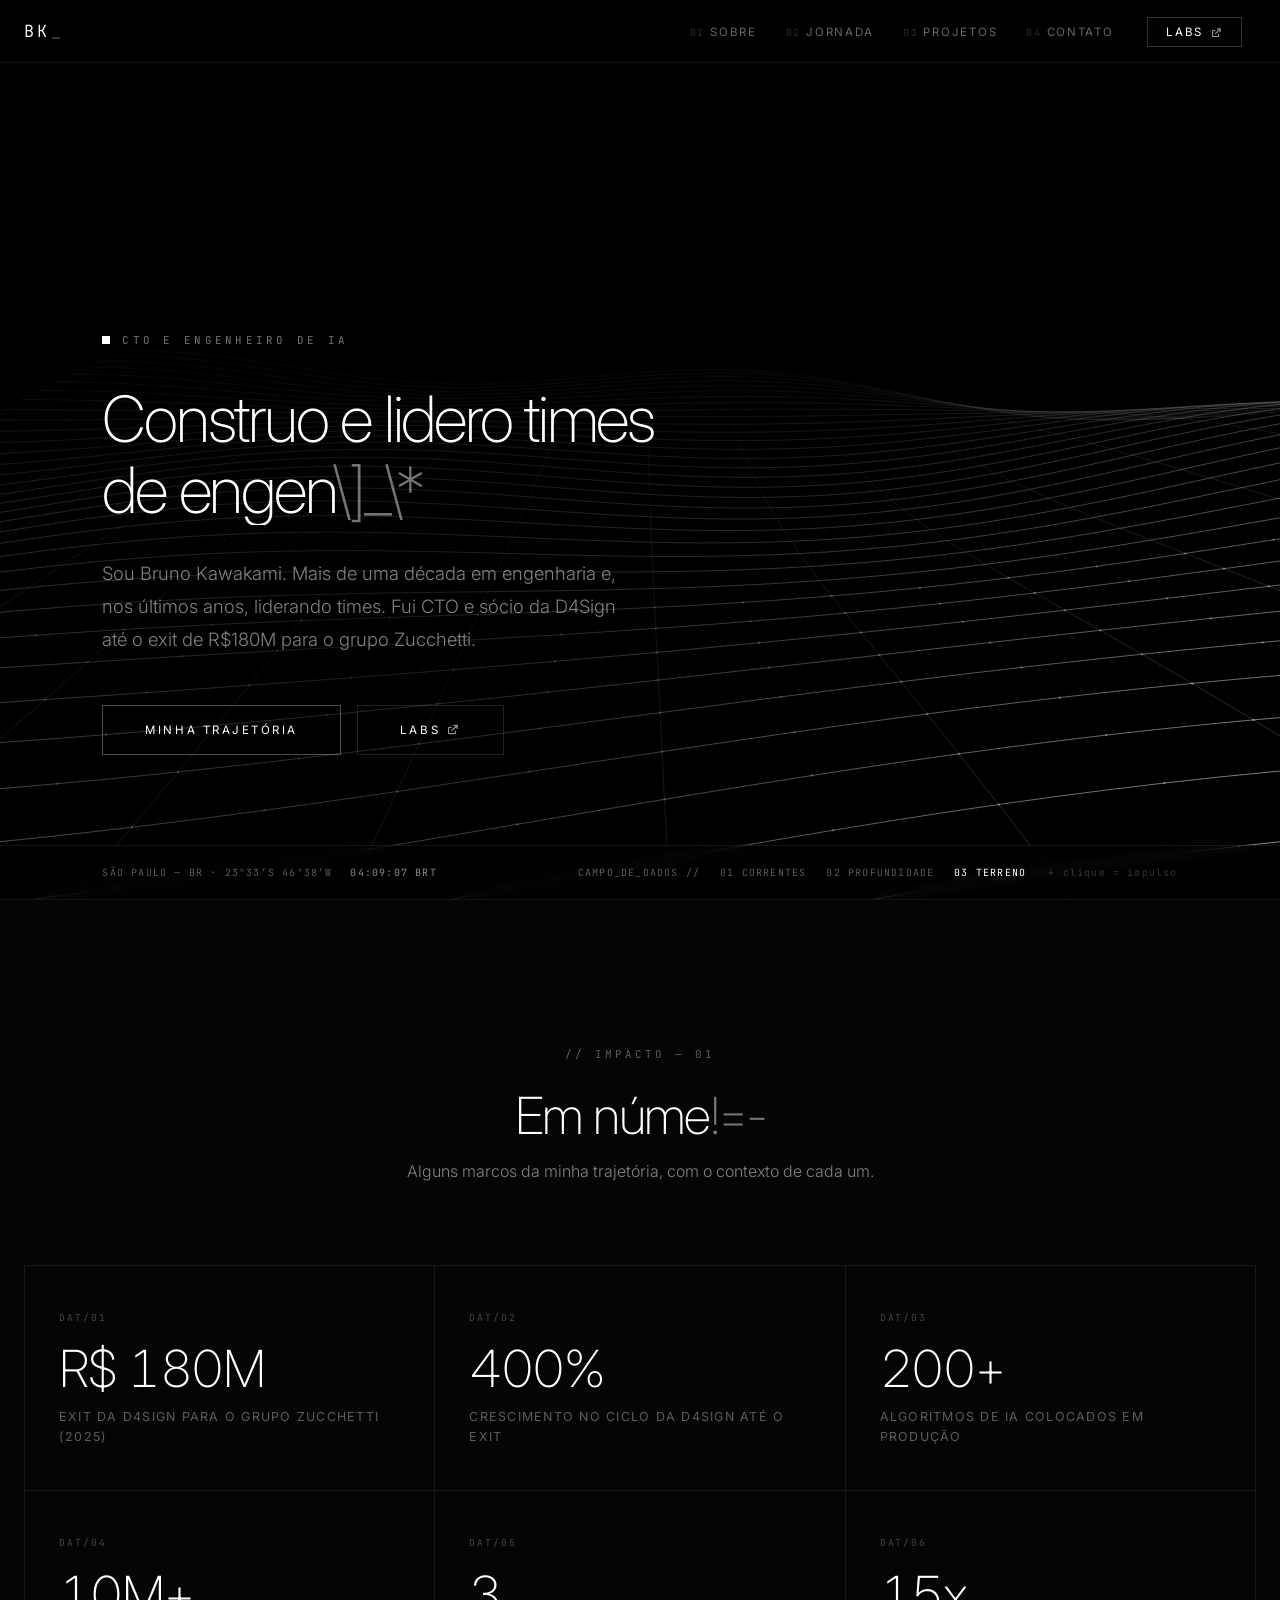
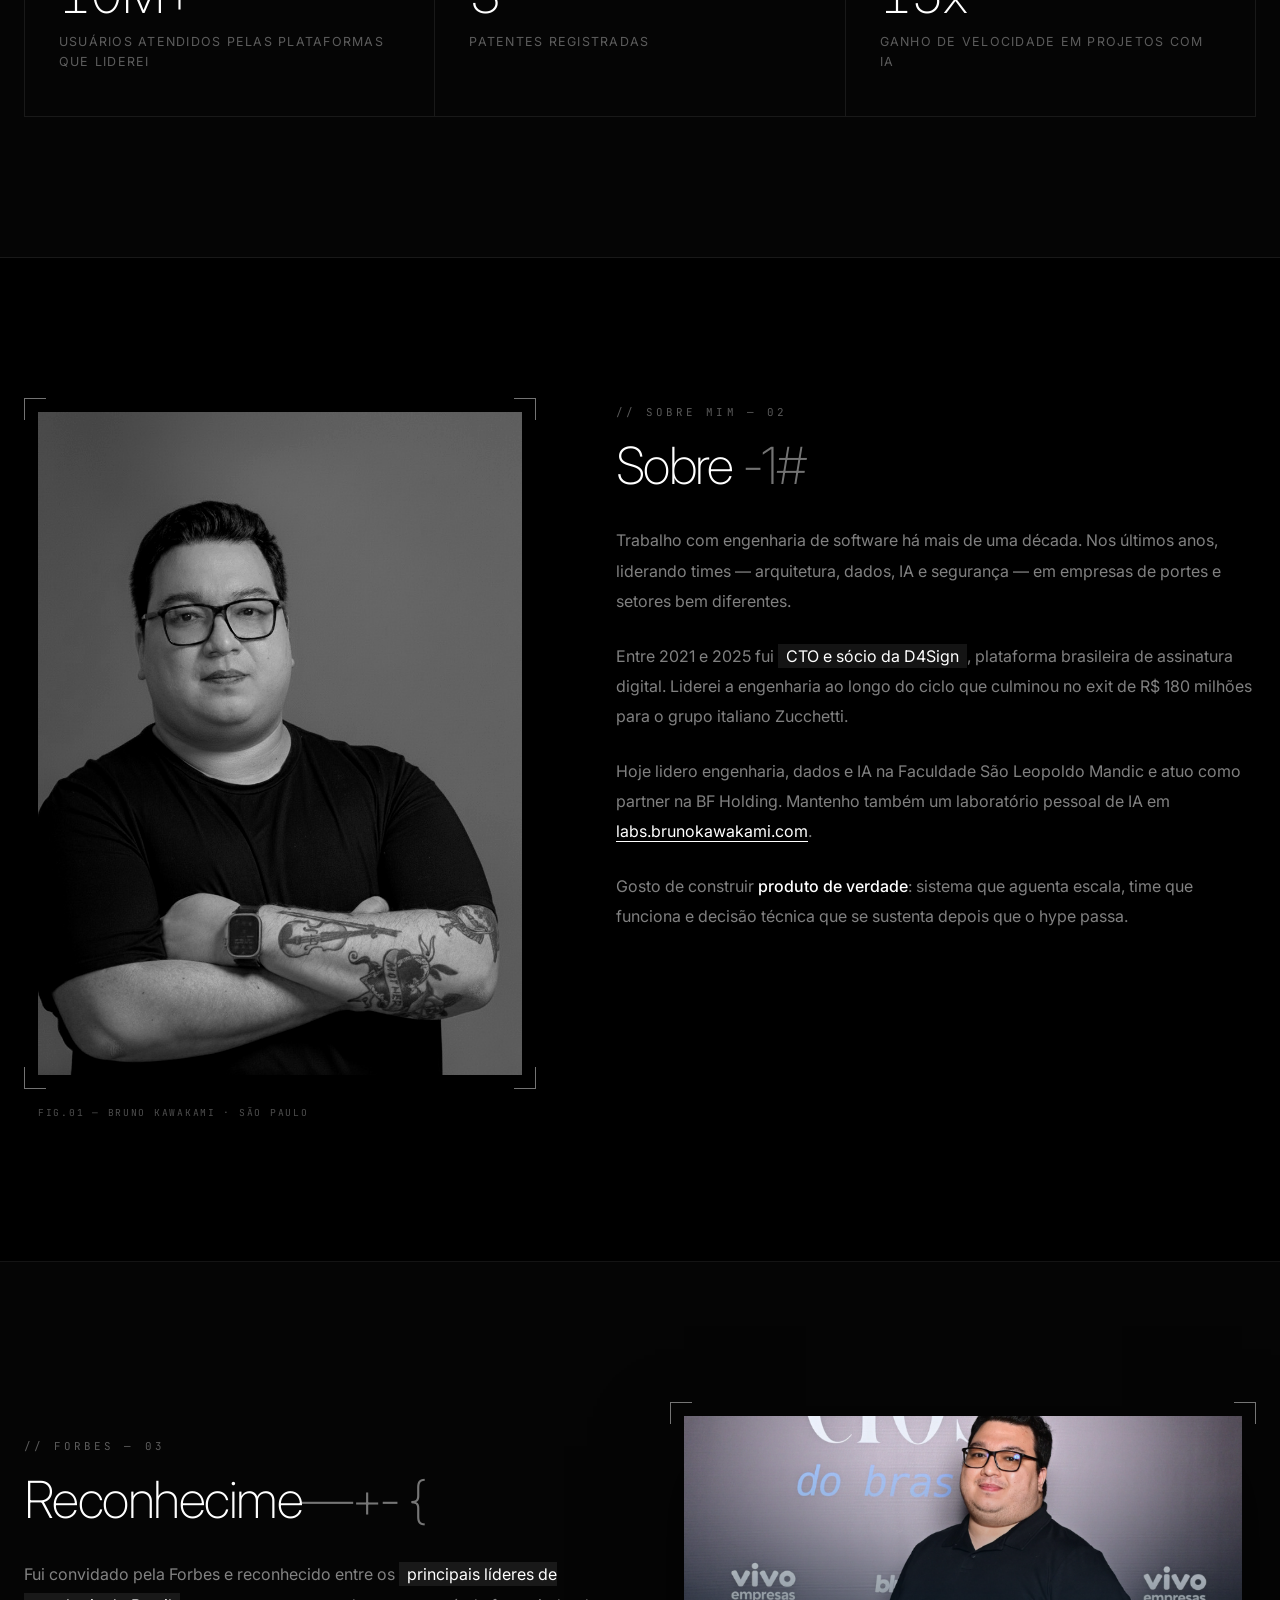
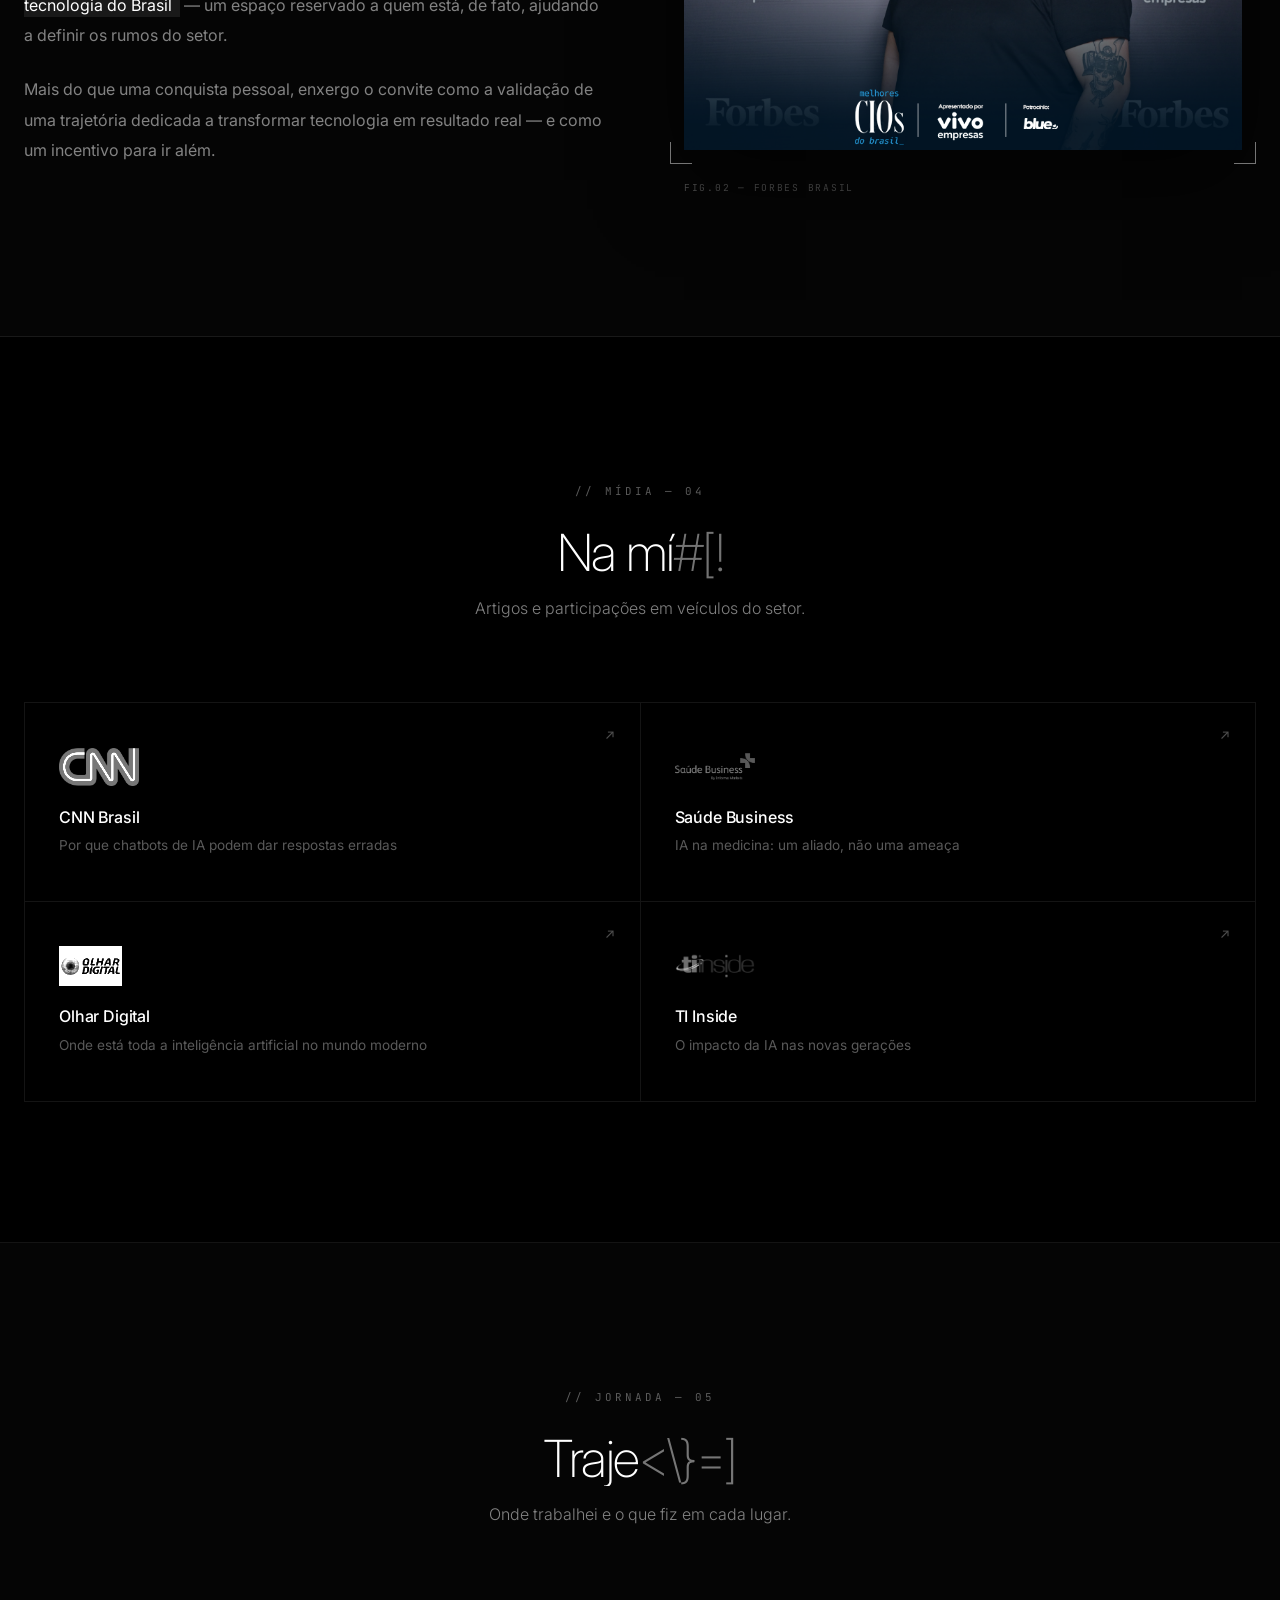
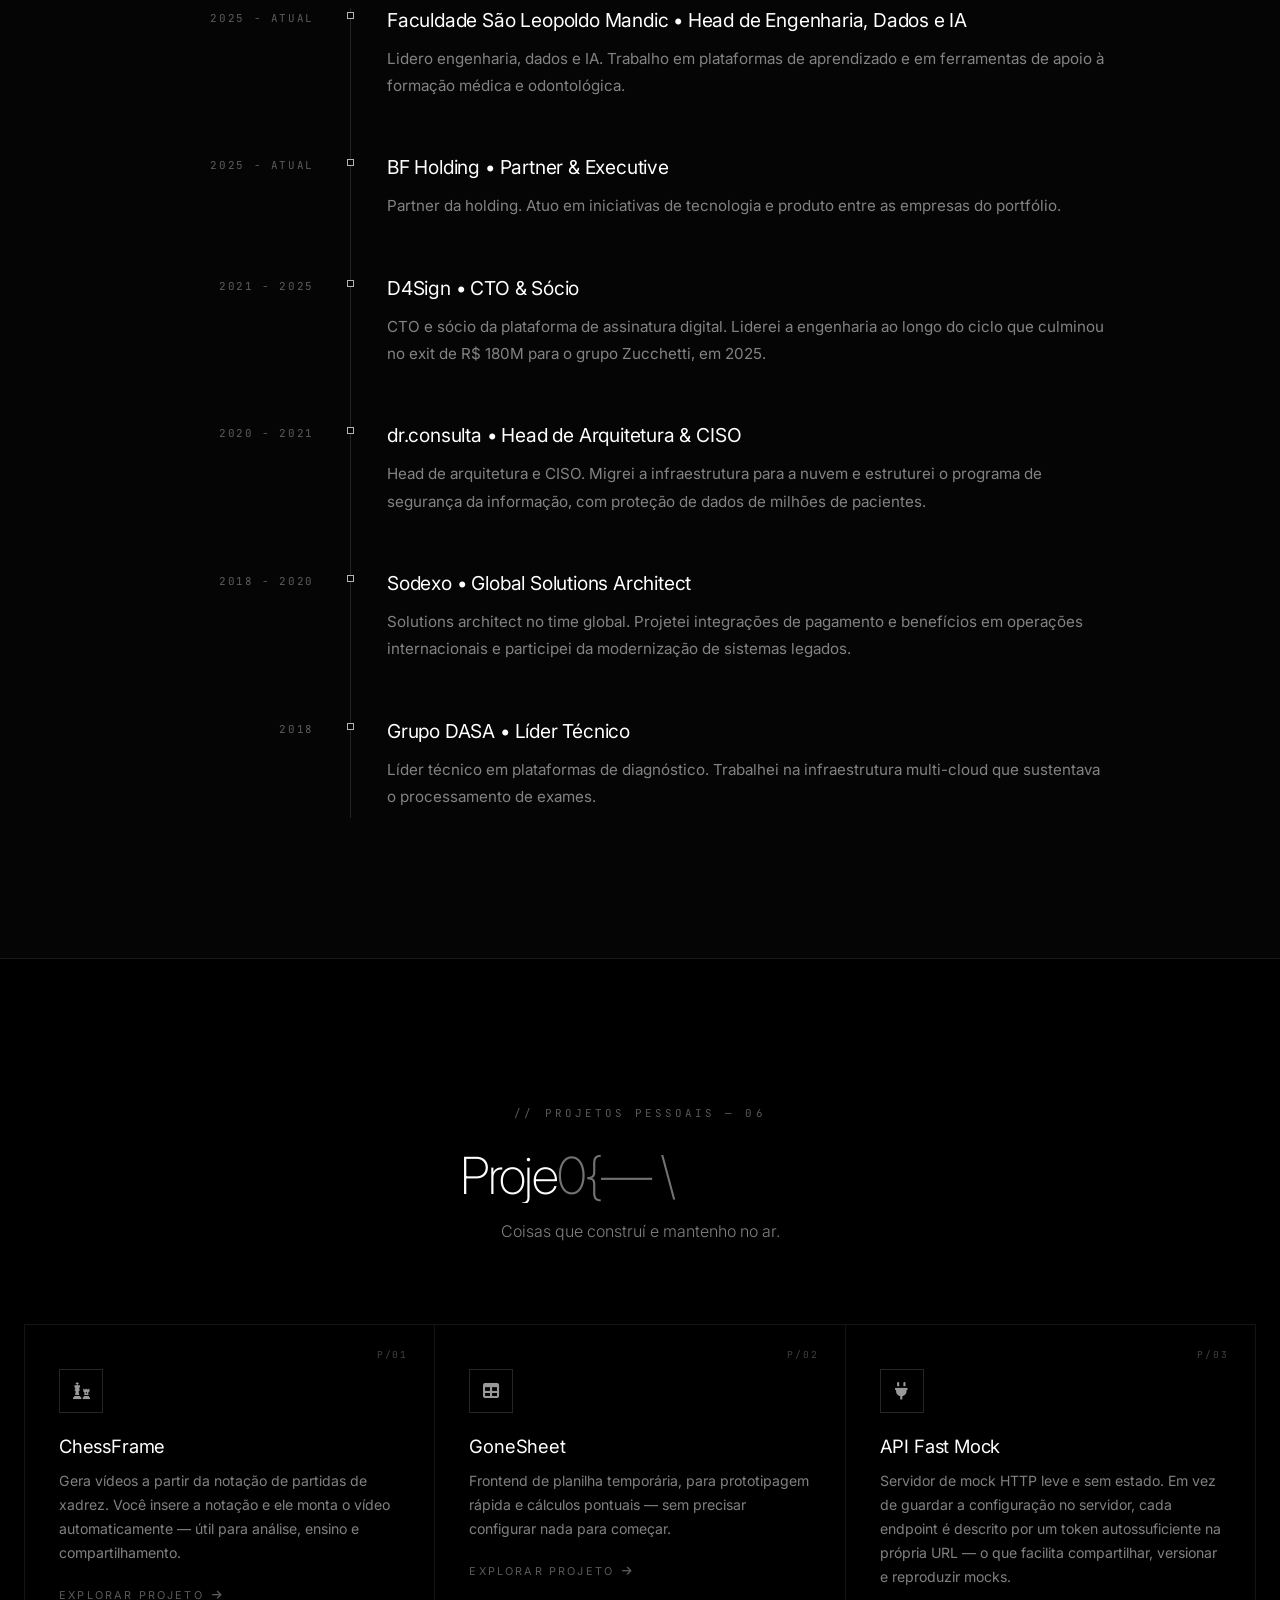
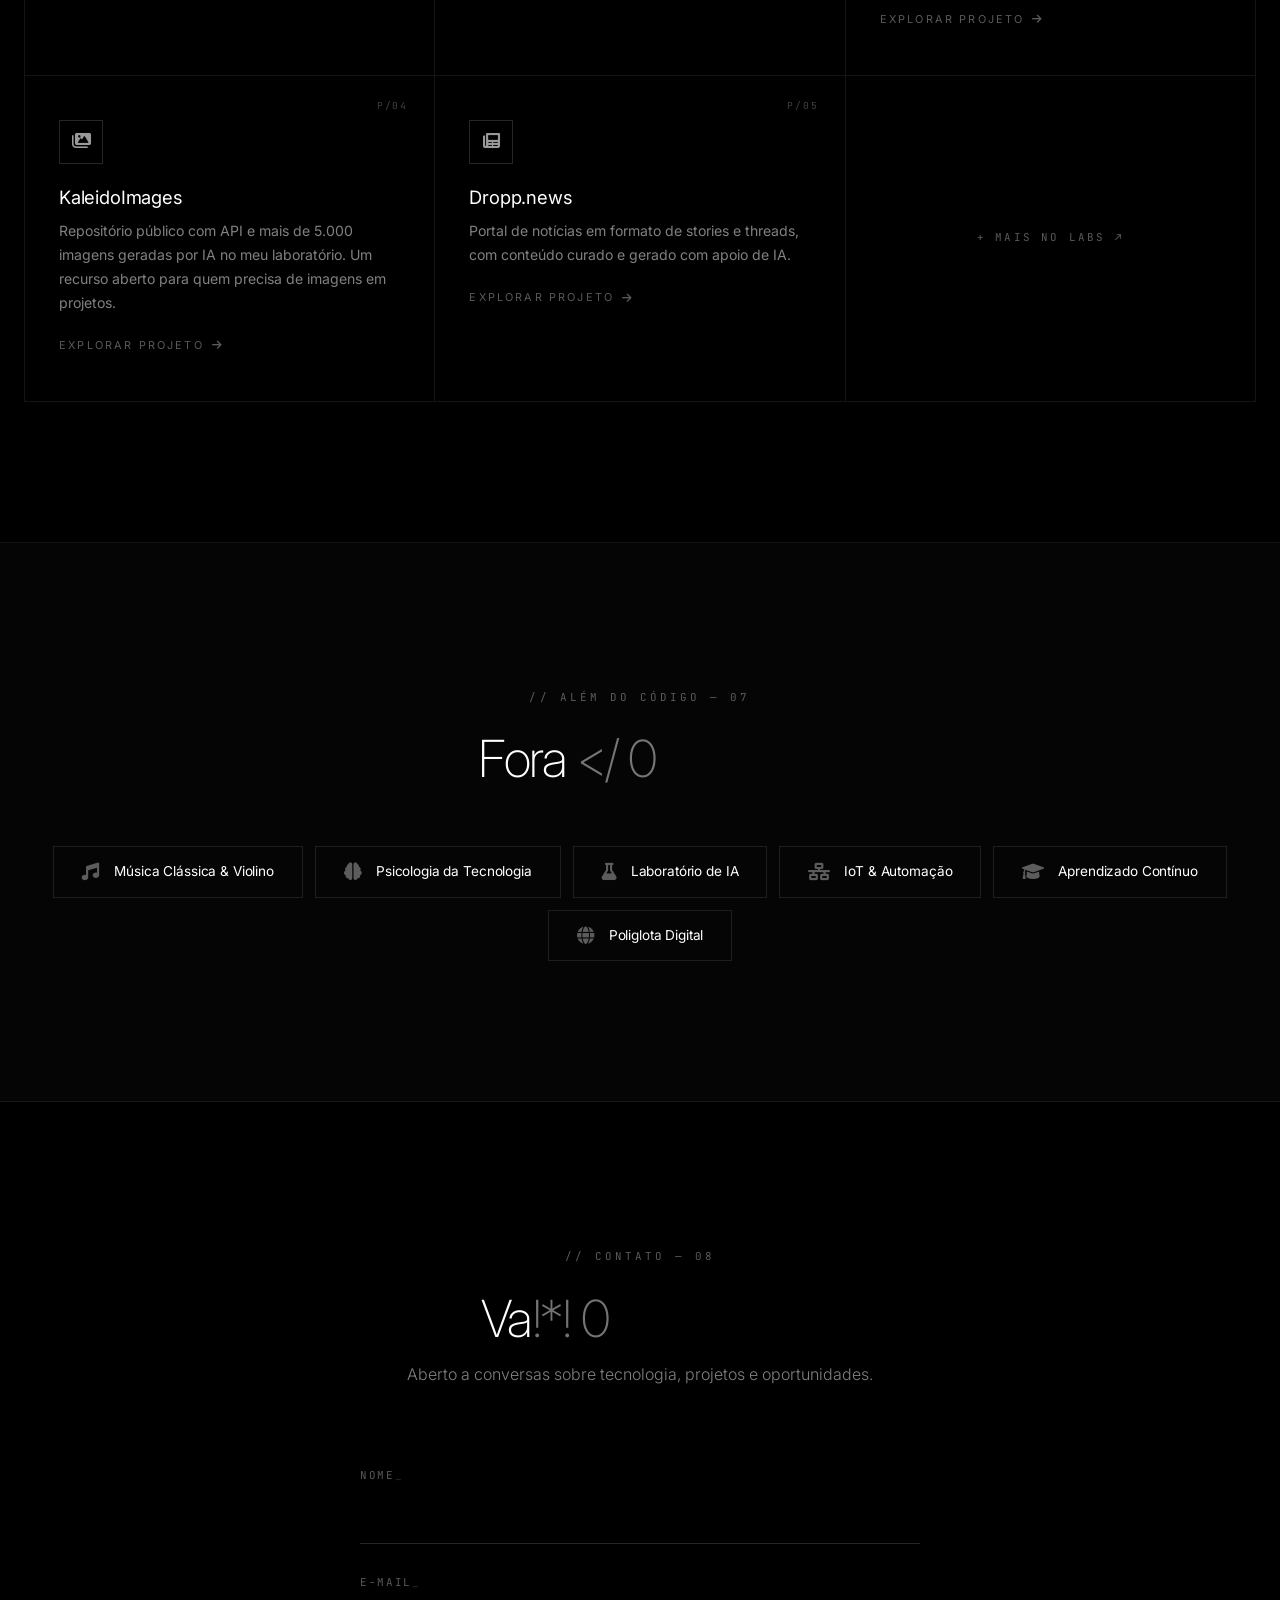
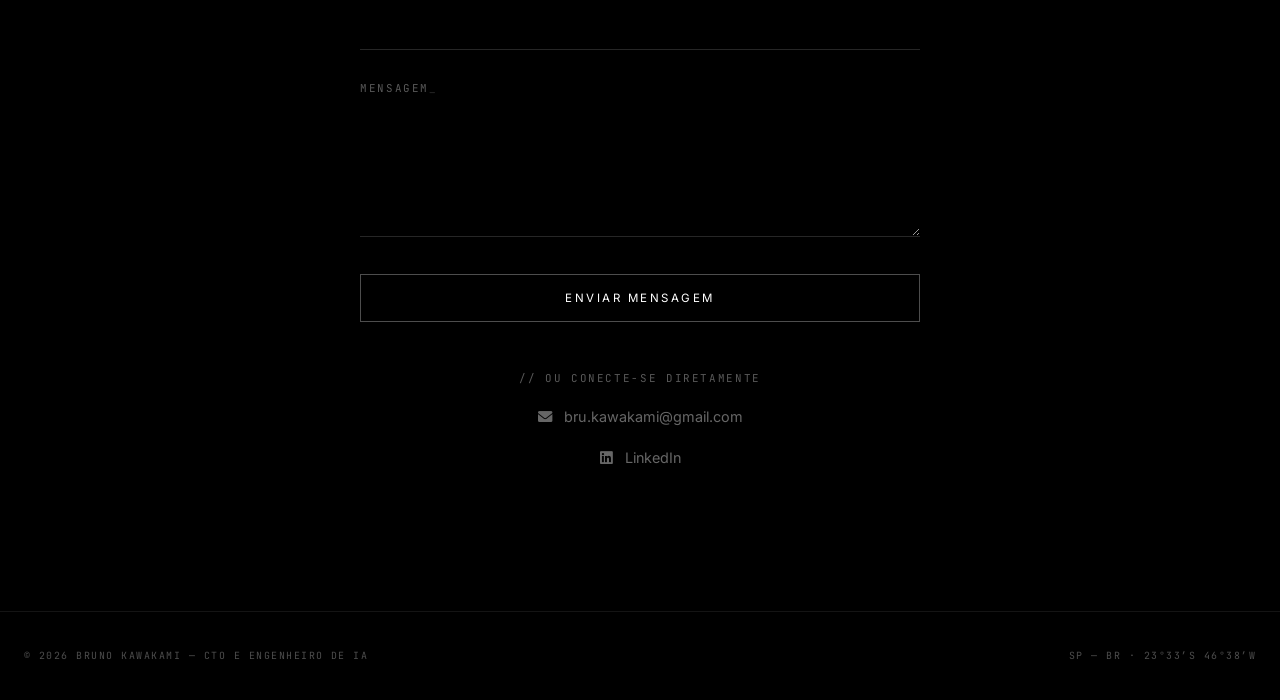
==== index.html @ 0562272d "Redesign high tech: hero com campo de dados, decode nos títulos e chrome novo Recria o site no visua" ====
<!DOCTYPE html>
<html lang="pt-br">

<head>
    <!-- Metadados essenciais -->
    <meta charset="UTF-8" />
    <meta name="viewport" content="width=device-width, initial-scale=1" />
    <meta name="theme-color" content="#000000" />

    <!-- Google tag (gtag.js) -->
    <script async src="https://www.googletagmanager.com/gtag/js?id=G-VL5JMCR888"></script>

    <!--
        CACHE DESABILITADO
        Para reativar cache, remova ou comente as 3 linhas abaixo.
        Valores comuns para Cache-Control com cache ativo:
        - "public, max-age=3600" = cache de 1 hora
        - "public, max-age=86400" = cache de 1 dia
        - "public, max-age=604800" = cache de 1 semana
    -->
    <meta http-equiv="Cache-Control" content="no-cache, no-store, must-revalidate" />
    <meta http-equiv="Pragma" content="no-cache" />
    <meta http-equiv="Expires" content="0" />
    <title>Bruno Kawakami — CTO e Engenheiro de IA</title>

    <!-- SEO: Metatags básicas -->
    <meta name="description"
        content="Bruno Kawakami — CTO e engenheiro de IA. Ex-CTO e sócio da D4Sign (exit de R$180M para o grupo Zucchetti). Lidero times em engenharia, dados e IA." />
    <meta name="keywords"
        content="IA, Inteligência Artificial, Engenharia de Software, Dados, CTO, Liderança Técnica, Arquitetura, Tecnologia, Bruno Kawakami" />
    <meta name="author" content="Bruno Kawakami" />
    <meta name="robots" content="index, follow" />
    <link rel="canonical" href="https://www.brunokawakami.com" />

    <!-- Open Graph (Facebook, LinkedIn, etc.) -->
    <meta property="og:type" content="website" />
    <meta property="og:url" content="https://www.brunokawakami.com" />
    <meta property="og:title" content="Bruno Kawakami — CTO e Engenheiro de IA" />
    <meta property="og:description"
        content="CTO e engenheiro de IA. Ex-CTO e sócio da D4Sign (exit de R$180M para o grupo Zucchetti). Lidero times em engenharia, dados e IA." />
    <meta property="og:image" content="https://www.brunokawakami.com/foto_bruno.jpeg" />

    <!-- Twitter Cards -->
    <meta name="twitter:card" content="summary_large_image" />
    <meta name="twitter:url" content="https://www.brunokawakami.com" />
    <meta name="twitter:title" content="Bruno Kawakami — CTO e Engenheiro de IA" />
    <meta name="twitter:description"
        content="CTO e engenheiro de IA. Ex-CTO e sócio da D4Sign (exit de R$180M para o grupo Zucchetti). Lidero times em engenharia, dados e IA." />
    <meta name="twitter:image" content="https://www.brunokawakami.com/foto_bruno.jpeg" />

    <!-- Marcação de dados estruturados (JSON-LD) -->
    <script type="application/ld+json">
    {
      "@context": "https://schema.org",
      "@type": "Person",
      "name": "Bruno Kawakami",
      "url": "https://www.brunokawakami.com",
      "jobTitle": "CTO e Engenheiro de IA",
      "description": "Bruno Kawakami — CTO e engenheiro de IA. Ex-CTO e sócio da D4Sign (exit de R$180M para o grupo Zucchetti). Lidera times em engenharia, dados e IA.",
      "sameAs": [
        "https://www.linkedin.com/in/bruno-akio-kawakami/"
      ]
    }
    </script>

    <!-- CSS e bibliotecas -->
    <link rel="preconnect" href="https://fonts.googleapis.com" />
    <link rel="preconnect" href="https://fonts.gstatic.com" crossorigin />
    <link rel="stylesheet" href="https://cdnjs.cloudflare.com/ajax/libs/font-awesome/6.0.0-beta3/css/all.min.css"
        crossorigin="anonymous" referrerpolicy="no-referrer" />
    <link
        href="https://fonts.googleapis.com/css2?family=Inter:wght@200;300;400;500;600;700&family=JetBrains+Mono:wght@300;400;500&display=swap"
        rel="stylesheet" />
    <link rel="stylesheet" href="main.css" />

    <!-- Marca o documento como "JS ativo" antes da primeira pintura: os reveals de
         scroll só começam escondidos quando o JS pode revelá-los depois. -->
    <script>document.documentElement.classList.add('js');</script>
</head>

<body>
    <a class="skip-link" href="#home">Pular para o conteúdo</a>

    <!-- Navbar -->
    <nav class="site-nav" id="site-nav">
        <div class="nav-inner">
            <a class="nav-logo mono" href="#home">BK<span class="nav-logo-cursor">_</span></a>

            <button class="nav-toggle" type="button" id="nav-toggle" aria-controls="nav-menu" aria-expanded="false"
                aria-label="Abrir menu">
                <span></span><span></span><span></span>
            </button>

            <ul class="nav-menu" id="nav-menu">
                <li><a class="nav-link" href="#sobre"><span class="nav-index mono">01</span>Sobre</a></li>
                <li><a class="nav-link" href="#jornada"><span class="nav-index mono">02</span>Jornada</a></li>
                <li><a class="nav-link" href="#projetos"><span class="nav-index mono">03</span>Projetos</a></li>
                <li><a class="nav-link" href="#contato"><span class="nav-index mono">04</span>Contato</a></li>
                <li><a class="nav-labs" href="https://labs.brunokawakami.com" target="_blank" rel="noopener">Labs <i
                            class="fas fa-arrow-up-right-from-square" aria-hidden="true"></i></a></li>
                <li class="nav-lang">
                    <div id="google_translate_element"></div>
                </li>
            </ul>
        </div>
        <div class="nav-progress" id="nav-progress" aria-hidden="true"></div>
    </nav>

    <!-- 1. Hero -->
    <section class="hero-section" id="home">
        <canvas id="flow-canvas" aria-hidden="true"></canvas>
        <div class="hero-overlay" aria-hidden="true"></div>

        <div class="hero-content">
            <div class="hero-badge" data-reveal>
                <span class="hero-badge-dot" aria-hidden="true"></span>
                <span class="mono">CTO e Engenheiro de IA</span>
            </div>
            <h1 class="hero-title" data-reveal>Construo e lidero times de engenharia, dados e IA</h1>
            <p class="hero-subtitle" data-reveal>
                Sou Bruno Kawakami. Mais de uma década em engenharia e, nos últimos anos,
                liderando times. Fui CTO e sócio da D4Sign até o exit de R$180M para o grupo Zucchetti.
            </p>
            <div class="hero-actions" data-reveal>
                <a href="#sobre" class="btn btn--primary" data-magnetic>Minha trajetória</a>
                <a href="https://labs.brunokawakami.com" target="_blank" rel="noopener" class="btn" data-magnetic>
                    Labs <i class="fas fa-arrow-up-right-from-square" aria-hidden="true"></i>
                </a>
            </div>
        </div>

        <div class="hero-bar mono">
            <div class="hero-bar-left">
                <span class="hero-coords">SÃO PAULO — BR · 23°33′S 46°38′W</span>
                <span class="hero-clock" id="hero-clock"></span>
            </div>
            <div class="fx-switcher" id="fx-switcher" role="group" aria-label="Efeito visual do hero">
                <span class="fx-title">CAMPO_DE_DADOS //</span>
                <button type="button" class="fx-btn" data-fx="correntes" aria-pressed="false">01 Correntes</button>
                <button type="button" class="fx-btn" data-fx="profundidade" aria-pressed="false">02 Profundidade</button>
                <button type="button" class="fx-btn" data-fx="terreno" aria-pressed="false">03 Terreno</button>
                <span class="fx-hint">+ clique = impulso</span>
            </div>
        </div>
    </section>

    <!-- 2. Em números -->
    <section class="section section--alt" id="impacto">
        <div class="container">
            <div class="section-header" data-reveal>
                <div class="section-badge mono">// IMPACTO — 01</div>
                <h2 class="section-title">Em números</h2>
                <p class="section-subtitle">Alguns marcos da minha trajetória, com o contexto de cada um.</p>
            </div>

            <div class="stats-grid">
                <div class="stat-cell" data-reveal>
                    <div class="stat-index mono">DAT/01</div>
                    <div class="stat-value" data-countup>R$ 180M</div>
                    <div class="stat-label">Exit da D4Sign para o grupo Zucchetti (2025)</div>
                </div>
                <div class="stat-cell" data-reveal>
                    <div class="stat-index mono">DAT/02</div>
                    <div class="stat-value" data-countup>400%</div>
                    <div class="stat-label">Crescimento no ciclo da D4Sign até o exit</div>
                </div>
                <div class="stat-cell" data-reveal>
                    <div class="stat-index mono">DAT/03</div>
                    <div class="stat-value" data-countup>200+</div>
                    <div class="stat-label">Algoritmos de IA colocados em produção</div>
                </div>
                <div class="stat-cell" data-reveal>
                    <div class="stat-index mono">DAT/04</div>
                    <div class="stat-value" data-countup>10M+</div>
                    <div class="stat-label">Usuários atendidos pelas plataformas que liderei</div>
                </div>
                <div class="stat-cell" data-reveal>
                    <div class="stat-index mono">DAT/05</div>
                    <div class="stat-value" data-countup>3</div>
                    <div class="stat-label">Patentes registradas</div>
                </div>
                <div class="stat-cell" data-reveal>
                    <div class="stat-index mono">DAT/06</div>
                    <div class="stat-value" data-countup>15x</div>
                    <div class="stat-label">Ganho de velocidade em projetos com IA</div>
                </div>
            </div>
        </div>
    </section>

    <!-- 3. Sobre mim -->
    <section class="section" id="sobre">
        <div class="container">
            <div class="about-layout">
                <figure class="figure-plate" data-reveal>
                    <div class="frame">
                        <span class="frame-corner frame-corner--tl" aria-hidden="true"></span>
                        <span class="frame-corner frame-corner--tr" aria-hidden="true"></span>
                        <span class="frame-corner frame-corner--bl" aria-hidden="true"></span>
                        <span class="frame-corner frame-corner--br" aria-hidden="true"></span>
                        <img src="foto_bruno.jpeg" alt="Bruno Kawakami" class="plate-img" loading="lazy" />
                    </div>
                    <figcaption class="figure-caption mono">FIG.01 — BRUNO KAWAKAMI · SÃO PAULO</figcaption>
                </figure>

                <div class="about-text" data-reveal>
                    <div class="section-badge mono">// SOBRE MIM — 02</div>
                    <h2 class="section-title">Sobre mim</h2>
                    <div class="prose">
                        <p>
                            Trabalho com engenharia de software há mais de uma década. Nos últimos anos,
                            liderando times — arquitetura, dados, IA e segurança — em empresas de portes
                            e setores bem diferentes.
                        </p>
                        <p>
                            Entre 2021 e 2025 fui <span class="hl">CTO e sócio da D4Sign</span>, plataforma brasileira
                            de assinatura digital. Liderei a engenharia ao longo do ciclo que culminou no
                            exit de R$ 180 milhões para o grupo italiano Zucchetti.
                        </p>
                        <p>
                            Hoje lidero engenharia, dados e IA na Faculdade São Leopoldo Mandic e atuo como
                            partner na BF Holding. Mantenho também um laboratório pessoal de IA em
                            <a href="https://labs.brunokawakami.com" target="_blank"
                                rel="noopener">labs.brunokawakami.com</a>.
                        </p>
                        <p>
                            Gosto de construir <strong>produto de verdade</strong>: sistema que aguenta escala,
                            time que funciona e decisão técnica que se sustenta depois que o hype passa.
                        </p>
                    </div>
                </div>
            </div>
        </div>
    </section>

    <!-- 4. Reconhecimento da Forbes -->
    <section class="section section--alt" id="forbes">
        <div class="container">
            <div class="forbes-layout">
                <div data-reveal>
                    <div class="section-badge mono">// FORBES — 03</div>
                    <h2 class="section-title">Reconhecimento da Forbes</h2>
                    <div class="prose">
                        <p>
                            Fui convidado pela Forbes e reconhecido entre os
                            <span class="hl">principais líderes de tecnologia do Brasil</span> —
                            um espaço reservado a quem está, de fato, ajudando a definir os rumos do setor.
                        </p>
                        <p>
                            Mais do que uma conquista pessoal, enxergo o convite como a validação de uma
                            trajetória dedicada a transformar tecnologia em resultado real — e como um
                            incentivo para ir além.
                        </p>
                    </div>
                </div>

                <figure class="figure-plate" data-reveal>
                    <div class="frame">
                        <span class="frame-corner frame-corner--tl" aria-hidden="true"></span>
                        <span class="frame-corner frame-corner--tr" aria-hidden="true"></span>
                        <span class="frame-corner frame-corner--bl" aria-hidden="true"></span>
                        <span class="frame-corner frame-corner--br" aria-hidden="true"></span>
                        <img src="forbes_bruno.png" alt="Bruno Kawakami reconhecido pela Forbes"
                            class="plate-img plate-img--raised" loading="lazy" />
                    </div>
                    <figcaption class="figure-caption mono">FIG.02 — FORBES BRASIL</figcaption>
                </figure>
            </div>
        </div>
    </section>

    <!-- 5. Na mídia -->
    <section class="section" id="midia">
        <div class="container">
            <div class="section-header" data-reveal>
                <div class="section-badge mono">// MÍDIA — 04</div>
                <h2 class="section-title">Na mídia</h2>
                <p class="section-subtitle">Artigos e participações em veículos do setor.</p>
            </div>

            <div class="media-grid">
                <a class="media-card" data-reveal target="_blank" rel="noopener"
                    href="https://www.cnnbrasil.com.br/tecnologia/alucinacao-entenda-por-que-e-como-chatbots-de-ia-podem-dar-respostas-erradas/">
                    <span class="card-arrow mono" aria-hidden="true">↗</span>
                    <img src="cnn.png" alt="CNN Brasil" class="media-logo" loading="lazy" />
                    <h5>CNN Brasil</h5>
                    <p>Por que chatbots de IA podem dar respostas erradas</p>
                </a>

                <a class="media-card" data-reveal target="_blank" rel="noopener"
                    href="https://www.saudebusiness.com/artigos/ia-na-medicina-um-aliado-nao-uma-ameaca/">
                    <span class="card-arrow mono" aria-hidden="true">↗</span>
                    <img src="saude.png" alt="Saúde Business" class="media-logo" loading="lazy" />
                    <h5>Saúde Business</h5>
                    <p>IA na medicina: um aliado, não uma ameaça</p>
                </a>

                <a class="media-card" data-reveal target="_blank" rel="noopener"
                    href="https://olhardigital.com.br/2022/08/17/colunistas/onde-esta-toda-inteligencia-artificial-no-mundo-moderno/">
                    <span class="card-arrow mono" aria-hidden="true">↗</span>
                    <img src="olhar.jpg" alt="Olhar Digital" class="media-logo" loading="lazy" />
                    <h5>Olhar Digital</h5>
                    <p>Onde está toda a inteligência artificial no mundo moderno</p>
                </a>

                <a class="media-card" data-reveal target="_blank" rel="noopener"
                    href="https://tiinside.com.br/16/10/2024/de-y-a-alfa-geracoes-mais-novas-estao-sofrendo-o-impacto-da-ai-no-qi/">
                    <span class="card-arrow mono" aria-hidden="true">↗</span>
                    <img src="ti.png" alt="TI Inside" class="media-logo" loading="lazy" />
                    <h5>TI Inside</h5>
                    <p>O impacto da IA nas novas gerações</p>
                </a>
            </div>
        </div>
    </section>

    <!-- 6. Trajetória -->
    <section class="section section--alt" id="jornada">
        <div class="container">
            <div class="section-header" data-reveal>
                <div class="section-badge mono">// JORNADA — 05</div>
                <h2 class="section-title">Trajetória</h2>
                <p class="section-subtitle">Onde trabalhei e o que fiz em cada lugar.</p>
            </div>

            <div class="timeline">
                <div class="timeline-row" data-reveal>
                    <div class="timeline-date mono">2025 - Atual</div>
                    <div class="timeline-body">
                        <span class="timeline-node" aria-hidden="true"></span>
                        <h4 class="timeline-title">Faculdade São Leopoldo Mandic • Head de Engenharia, Dados e IA</h4>
                        <p class="timeline-description">
                            Lidero engenharia, dados e IA. Trabalho em plataformas de aprendizado
                            e em ferramentas de apoio à formação médica e odontológica.
                        </p>
                    </div>
                </div>

                <div class="timeline-row" data-reveal>
                    <div class="timeline-date mono">2025 - Atual</div>
                    <div class="timeline-body">
                        <span class="timeline-node" aria-hidden="true"></span>
                        <h4 class="timeline-title">BF Holding • Partner &amp; Executive</h4>
                        <p class="timeline-description">
                            Partner da holding. Atuo em iniciativas de tecnologia e produto
                            entre as empresas do portfólio.
                        </p>
                    </div>
                </div>

                <div class="timeline-row" data-reveal>
                    <div class="timeline-date mono">2021 - 2025</div>
                    <div class="timeline-body">
                        <span class="timeline-node" aria-hidden="true"></span>
                        <h4 class="timeline-title">D4Sign • CTO &amp; Sócio</h4>
                        <p class="timeline-description">
                            CTO e sócio da plataforma de assinatura digital. Liderei a engenharia
                            ao longo do ciclo que culminou no exit de R$ 180M para o grupo Zucchetti, em 2025.
                        </p>
                    </div>
                </div>

                <div class="timeline-row" data-reveal>
                    <div class="timeline-date mono">2020 - 2021</div>
                    <div class="timeline-body">
                        <span class="timeline-node" aria-hidden="true"></span>
                        <h4 class="timeline-title">dr.consulta • Head de Arquitetura &amp; CISO</h4>
                        <p class="timeline-description">
                            Head de arquitetura e CISO. Migrei a infraestrutura para a nuvem e
                            estruturei o programa de segurança da informação, com proteção de dados
                            de milhões de pacientes.
                        </p>
                    </div>
                </div>

                <div class="timeline-row" data-reveal>
                    <div class="timeline-date mono">2018 - 2020</div>
                    <div class="timeline-body">
                        <span class="timeline-node" aria-hidden="true"></span>
                        <h4 class="timeline-title">Sodexo • Global Solutions Architect</h4>
                        <p class="timeline-description">
                            Solutions architect no time global. Projetei integrações de pagamento
                            e benefícios em operações internacionais e participei da modernização
                            de sistemas legados.
                        </p>
                    </div>
                </div>

                <div class="timeline-row timeline-row--last" data-reveal>
                    <div class="timeline-date mono">2018</div>
                    <div class="timeline-body">
                        <span class="timeline-node" aria-hidden="true"></span>
                        <h4 class="timeline-title">Grupo DASA • Líder Técnico</h4>
                        <p class="timeline-description">
                            Líder técnico em plataformas de diagnóstico. Trabalhei na infraestrutura
                            multi-cloud que sustentava o processamento de exames.
                        </p>
                    </div>
                </div>
            </div>
        </div>
    </section>

    <!-- 7. Projetos pessoais -->
    <section class="section" id="projetos">
        <div class="container">
            <div class="section-header" data-reveal>
                <div class="section-badge mono">// PROJETOS PESSOAIS — 06</div>
                <h2 class="section-title">Projetos pessoais</h2>
                <p class="section-subtitle">Coisas que construí e mantenho no ar.</p>
            </div>

            <div class="projects-grid">
                <a class="project-card" data-reveal href="https://chessframe.com" target="_blank" rel="noopener">
                    <span class="project-index mono" aria-hidden="true">P/01</span>
                    <span class="project-icon" aria-hidden="true"><i class="fas fa-chess"></i></span>
                    <h4>ChessFrame</h4>
                    <p>
                        Gera vídeos a partir da notação de partidas de xadrez.
                        Você insere a notação e ele monta o vídeo automaticamente —
                        útil para análise, ensino e compartilhamento.
                    </p>
                    <span class="project-link">Explorar projeto <i class="fas fa-arrow-right"
                            aria-hidden="true"></i></span>
                </a>

                <a class="project-card" data-reveal href="https://gonesheet.com" target="_blank" rel="noopener">
                    <span class="project-index mono" aria-hidden="true">P/02</span>
                    <span class="project-icon" aria-hidden="true"><i class="fas fa-table"></i></span>
                    <h4>GoneSheet</h4>
                    <p>
                        Frontend de planilha temporária, para prototipagem rápida e
                        cálculos pontuais — sem precisar configurar nada para começar.
                    </p>
                    <span class="project-link">Explorar projeto <i class="fas fa-arrow-right"
                            aria-hidden="true"></i></span>
                </a>

                <a class="project-card" data-reveal href="https://apifastmock.com/" target="_blank" rel="noopener">
                    <span class="project-index mono" aria-hidden="true">P/03</span>
                    <span class="project-icon" aria-hidden="true"><i class="fas fa-plug"></i></span>
                    <h4>API Fast Mock</h4>
                    <p>
                        Servidor de mock HTTP leve e sem estado. Em vez de guardar a configuração no servidor,
                        cada endpoint é descrito por um token autossuficiente na própria URL — o que facilita
                        compartilhar, versionar e reproduzir mocks.
                    </p>
                    <span class="project-link">Explorar projeto <i class="fas fa-arrow-right"
                            aria-hidden="true"></i></span>
                </a>

                <a class="project-card" data-reveal href="https://kaleidoimages.ai" target="_blank" rel="noopener">
                    <span class="project-index mono" aria-hidden="true">P/04</span>
                    <span class="project-icon" aria-hidden="true"><i class="fas fa-images"></i></span>
                    <h4>KaleidoImages</h4>
                    <p>
                        Repositório público com API e mais de 5.000 imagens geradas
                        por IA no meu laboratório. Um recurso aberto para quem precisa
                        de imagens em projetos.
                    </p>
                    <span class="project-link">Explorar projeto <i class="fas fa-arrow-right"
                            aria-hidden="true"></i></span>
                </a>

                <a class="project-card" data-reveal href="https://dropp.news" target="_blank" rel="noopener">
                    <span class="project-index mono" aria-hidden="true">P/05</span>
                    <span class="project-icon" aria-hidden="true"><i class="fas fa-newspaper"></i></span>
                    <h4>Dropp.news</h4>
                    <p>
                        Portal de notícias em formato de stories e threads, com conteúdo
                        curado e gerado com apoio de IA.
                    </p>
                    <span class="project-link">Explorar projeto <i class="fas fa-arrow-right"
                            aria-hidden="true"></i></span>
                </a>

                <div class="projects-more">
                    <a class="mono" href="https://labs.brunokawakami.com" target="_blank" rel="noopener">+ Mais no Labs
                        ↗</a>
                </div>
            </div>
        </div>
    </section>

    <!-- 8. Fora do trabalho -->
    <section class="section section--alt" id="skills">
        <div class="container">
            <div class="section-header section-header--tight" data-reveal>
                <div class="section-badge mono">// ALÉM DO CÓDIGO — 07</div>
                <h2 class="section-title">Fora do trabalho</h2>
            </div>

            <div class="skills-grid">
                <div class="skill-chip" data-reveal>
                    <i class="fas fa-music" aria-hidden="true"></i>
                    <h5>Música Clássica &amp; Violino</h5>
                </div>
                <div class="skill-chip" data-reveal>
                    <i class="fas fa-brain" aria-hidden="true"></i>
                    <h5>Psicologia da Tecnologia</h5>
                </div>
                <div class="skill-chip" data-reveal>
                    <i class="fas fa-flask" aria-hidden="true"></i>
                    <h5>Laboratório de IA</h5>
                </div>
                <div class="skill-chip" data-reveal>
                    <i class="fas fa-network-wired" aria-hidden="true"></i>
                    <h5>IoT &amp; Automação</h5>
                </div>
                <div class="skill-chip" data-reveal>
                    <i class="fas fa-graduation-cap" aria-hidden="true"></i>
                    <h5>Aprendizado Contínuo</h5>
                </div>
                <div class="skill-chip" data-reveal>
                    <i class="fas fa-globe" aria-hidden="true"></i>
                    <h5>Poliglota Digital</h5>
                </div>
            </div>
        </div>
    </section>

    <!-- 9. Contato -->
    <section class="section" id="contato">
        <div class="container">
            <div class="section-header" data-reveal>
                <div class="section-badge mono">// CONTATO — 08</div>
                <h2 class="section-title">Vamos conversar?</h2>
                <p class="section-subtitle">Aberto a conversas sobre tecnologia, projetos e oportunidades.</p>
            </div>

            <div class="contact-form" data-reveal>
                <form action="https://formspree.io/f/xjkkbygp" method="POST" target="_blank">
                    <div class="form-group">
                        <label class="form-label mono" for="form-nome">Nome<span class="us">_</span></label>
                        <input class="form-control" id="form-nome" type="text" name="nome" required />
                    </div>
                    <div class="form-group">
                        <label class="form-label mono" for="form-email">E-mail<span class="us">_</span></label>
                        <input class="form-control" id="form-email" type="email" name="email" required />
                    </div>
                    <div class="form-group">
                        <label class="form-label mono" for="form-mensagem">Mensagem<span class="us">_</span></label>
                        <textarea class="form-control" id="form-mensagem" name="mensagem" rows="5" required></textarea>
                    </div>
                    <button type="submit" class="btn btn--primary btn--block" data-magnetic>Enviar mensagem</button>
                </form>

                <div class="contact-direct">
                    <p class="contact-direct-label mono">// ou conecte-se diretamente</p>
                    <p>
                        <a class="contact-link" href="mailto:bru.kawakami@gmail.com">
                            <i class="fas fa-envelope" aria-hidden="true"></i> bru.kawakami@gmail.com
                        </a>
                    </p>
                    <p>
                        <a class="contact-link" href="https://www.linkedin.com/in/bruno-akio-kawakami/" target="_blank"
                            rel="noopener">
                            <i class="fab fa-linkedin" aria-hidden="true"></i> LinkedIn
                        </a>
                    </p>
                </div>
            </div>
        </div>
    </section>

    <!-- 10. Footer -->
    <footer class="site-footer mono">
        <div class="container footer-inner">
            <span>© 2026 BRUNO KAWAKAMI — CTO E ENGENHEIRO DE IA</span>
            <span>SP — BR · 23°33′S 46°38′W</span>
        </div>
    </footer>

    <!-- Scripts -->
    <script src="main.js"></script>

    <!-- Google Translate -->
    <script type="text/javascript">
        function googleTranslateElementInit() {
            new google.translate.TranslateElement({
                pageLanguage: 'pt',
                includedLanguages: 'en,es,fr,it',
                layout: google.translate.TranslateElement.InlineLayout.SIMPLE
            }, 'google_translate_element');
        }
    </script>
    <script type="text/javascript" src="//translate.google.com/translate_a/element.js?cb=googleTranslateElementInit">
    </script>

    <!-- BrunoBot: o widget injeta o próprio botão flutuante (canto inferior direito) -->
    <script src="https://ordinator-ai-forge-638938248339.southamerica-east1.run.app/widget/agent/agente-brunobot.js"
        async></script>
</body>

</html>
---- main.css ----
/* ============================================================
   Bruno Kawakami — brunokawakami.com
   Preto e branco, sem cor de acento. Hairlines compartilhadas,
   tipografia Inter (texto) + JetBrains Mono (labels técnicos).
   ============================================================ */

:root {
    --bg: #000000;
    --bg-alt: #050505;

    --fg: #ffffff;
    --fg-2: rgba(255, 255, 255, 0.5);
    --fg-3: rgba(255, 255, 255, 0.35);
    --fg-4: rgba(255, 255, 255, 0.25);

    --line: rgba(255, 255, 255, 0.08);
    --line-2: rgba(255, 255, 255, 0.12);
    --line-3: rgba(255, 255, 255, 0.15);
    --line-strong: rgba(255, 255, 255, 0.3);
    --wash: rgba(255, 255, 255, 0.025);

    --sans: 'Inter', -apple-system, BlinkMacSystemFont, 'Segoe UI', sans-serif;
    --mono: 'JetBrains Mono', ui-monospace, SFMono-Regular, Menlo, monospace;

    --ease: cubic-bezier(0.16, 1, 0.3, 1);
    --container: 1320px;
    --gutter: 24px;
    --nav-h: 62px;
}

* {
    margin: 0;
    padding: 0;
    box-sizing: border-box;
}

html {
    scroll-behavior: smooth;
    scroll-padding-top: calc(var(--nav-h) + 16px);
}

body {
    background: var(--bg);
    color: var(--fg);
    font-family: var(--sans);
    line-height: 1.6;
    overflow-x: hidden;
    -webkit-font-smoothing: antialiased;
    -moz-osx-font-smoothing: grayscale;
}

::selection {
    background: #fff;
    color: #000;
}

a {
    color: #fff;
}

img {
    max-width: 100%;
}

.mono {
    font-family: var(--mono);
}

/* Foco visível e consistente para navegação por teclado */
:focus-visible {
    outline: 1px solid #fff;
    outline-offset: 3px;
}

.skip-link {
    position: absolute;
    left: -9999px;
    top: 0;
    z-index: 2000;
    background: #fff;
    color: #000;
    padding: 10px 18px;
    font-family: var(--mono);
    font-size: 0.7rem;
    text-transform: uppercase;
    letter-spacing: 0.15em;
}

.skip-link:focus {
    left: 12px;
    top: 12px;
}

/* ── Tipografia base ───────────────────────────────────────── */
h1,
h2 {
    font-weight: 200;
    letter-spacing: -0.03em;
    line-height: 1.1;
}

h4,
h5 {
    font-weight: 400;
    letter-spacing: -0.01em;
    line-height: 1.3;
}

.hl {
    background: rgba(255, 255, 255, 0.08);
    padding: 2px 8px;
    color: #fff;
}

.prose {
    font-size: 1rem;
    line-height: 1.9;
    color: var(--fg-2);
}

.prose p+p {
    margin-top: 1.5rem;
}

.prose strong {
    color: #fff;
    font-weight: 500;
}

.prose a {
    color: #fff;
    text-decoration: underline;
    text-underline-offset: 4px;
}

/* ── Layout ────────────────────────────────────────────────── */
.container {
    max-width: var(--container);
    margin: 0 auto;
    padding: 0 var(--gutter);
    width: 100%;
}

.section {
    padding: 140px 0;
    position: relative;
    border-bottom: 1px solid var(--line);
}

.section--alt {
    background: var(--bg-alt);
}

/* a última seção encosta no footer, que já traz a própria hairline */
.section:last-of-type {
    border-bottom: none;
}

.section-header {
    text-align: center;
    margin-bottom: 80px;
}

.section-header--tight {
    margin-bottom: 60px;
}

.section-badge {
    display: inline-block;
    font-size: 0.68rem;
    color: var(--fg-3);
    margin-bottom: 1.5rem;
    text-transform: uppercase;
    letter-spacing: 0.28em;
}

.section-title {
    font-size: clamp(2rem, 4vw, 3.2rem);
    margin-bottom: 1rem;
}

.section-subtitle {
    font-size: 1rem;
    color: var(--fg-2);
    max-width: 500px;
    margin: 0 auto;
    font-weight: 300;
}

/* Nas seções em duas colunas, o cabeçalho é alinhado à esquerda */
.about-text .section-badge,
.forbes-layout .section-badge {
    margin-bottom: 1rem;
}

.about-text .section-title,
.forbes-layout .section-title {
    margin-bottom: 2rem;
}

/* ── Navbar ────────────────────────────────────────────────── */
.site-nav {
    position: fixed;
    top: 0;
    left: 0;
    right: 0;
    z-index: 1030;
    background: rgba(0, 0, 0, 0.85);
    backdrop-filter: blur(30px);
    -webkit-backdrop-filter: blur(30px);
    border-bottom: 1px solid var(--line);
}

.nav-inner {
    max-width: var(--container);
    margin: 0 auto;
    padding: 1.1rem var(--gutter);
    display: flex;
    align-items: center;
    justify-content: space-between;
    gap: 16px;
}

.nav-logo {
    font-weight: 300;
    font-size: 1.05rem;
    letter-spacing: 0.2em;
    color: #fff;
    text-decoration: none;
}

.nav-logo-cursor {
    opacity: 0.35;
}

.nav-menu {
    display: flex;
    align-items: center;
    list-style: none;
    gap: 0;
}

.nav-link {
    color: rgba(255, 255, 255, 0.4);
    font-size: 0.72rem;
    text-transform: uppercase;
    letter-spacing: 0.15em;
    margin: 0 0.9rem;
    text-decoration: none;
    transition: color 0.3s ease;
}

.nav-link:hover {
    color: #fff;
}

.nav-index {
    opacity: 0.45;
    font-size: 0.6rem;
    margin-right: 5px;
}

.nav-labs {
    color: #fff;
    font-size: 0.72rem;
    text-transform: uppercase;
    letter-spacing: 0.15em;
    margin-left: 1.2rem;
    text-decoration: none;
    border: 1px solid rgba(255, 255, 255, 0.2);
    padding: 7px 18px;
    white-space: nowrap;
    transition: all 0.3s ease;
}

.nav-labs:hover {
    background: #fff;
    color: #000;
    border-color: #fff;
}

.nav-labs i {
    font-size: 0.55rem;
    margin-left: 4px;
    opacity: 0.6;
}

.nav-lang {
    margin-left: 0.9rem;
    display: flex;
    align-items: center;
}

/* Barra de progresso de scroll (1px na base da nav) */
.nav-progress {
    position: absolute;
    bottom: -1px;
    left: 0;
    height: 1px;
    width: 100%;
    background: #fff;
    transform: scaleX(0);
    transform-origin: left;
    opacity: 0.7;
}

/* Botão de menu (mobile) */
.nav-toggle {
    display: none;
    flex-direction: column;
    justify-content: center;
    gap: 5px;
    width: 40px;
    height: 34px;
    padding: 0 8px;
    background: transparent;
    border: 1px solid var(--line-3);
    cursor: pointer;
}

.nav-toggle span {
    display: block;
    height: 1px;
    background: #fff;
    transition: transform 0.3s var(--ease), opacity 0.2s ease;
}

.nav-toggle[aria-expanded="true"] span:nth-child(1) {
    transform: translateY(6px) rotate(45deg);
}

.nav-toggle[aria-expanded="true"] span:nth-child(2) {
    opacity: 0;
}

.nav-toggle[aria-expanded="true"] span:nth-child(3) {
    transform: translateY(-6px) rotate(-45deg);
}

/* ── Botões ────────────────────────────────────────────────── */
.btn {
    display: inline-flex;
    align-items: center;
    justify-content: center;
    background: transparent;
    border: 1px solid var(--line-2);
    color: #fff;
    padding: 15px 42px;
    font-family: inherit;
    font-weight: 400;
    font-size: 0.72rem;
    text-transform: uppercase;
    letter-spacing: 0.22em;
    text-decoration: none;
    cursor: pointer;
    transition: background 0.35s var(--ease), color 0.35s var(--ease),
        border-color 0.35s var(--ease), transform 0.25s var(--ease);
}

.btn--primary {
    border-color: var(--line-strong);
}

.btn--block {
    width: 100%;
    padding: 16px 40px;
}

.btn:hover {
    background: #fff;
    color: #000;
    border-color: #fff;
}

.btn i {
    font-size: 0.6rem;
    margin-left: 8px;
    opacity: 0.6;
}

/* ── Hero ──────────────────────────────────────────────────── */
.hero-section {
    position: relative;
    min-height: 100vh;
    min-height: 100svh;
    display: flex;
    align-items: flex-end;
    overflow: hidden;
    background: #000;
    border-bottom: 1px solid var(--line);
}

#flow-canvas {
    position: absolute;
    inset: 0;
    z-index: 0;
    display: block;
    width: 100%;
    height: 100%;
}

.hero-overlay {
    position: absolute;
    inset: 0;
    z-index: 1;
    pointer-events: none;
    background: radial-gradient(ellipse at 28% 72%,
            rgba(0, 0, 0, 0.75) 0%,
            rgba(0, 0, 0, 0.25) 45%,
            transparent 75%);
}

.hero-content {
    position: relative;
    z-index: 10;
    width: 100%;
    /* 820px de texto + a calha de 8vw de cada lado (box-sizing: border-box) */
    max-width: calc(820px + 16vw);
    padding: 0 8vw 16vh;
    /* deixa o canvas receber o ponteiro por baixo do texto */
    pointer-events: none;
}

.hero-badge {
    display: flex;
    align-items: center;
    gap: 12px;
    margin-bottom: 2.2rem;
    font-size: 0.68rem;
    color: rgba(255, 255, 255, 0.45);
    text-transform: uppercase;
    letter-spacing: 0.3em;
}

.hero-badge-dot {
    width: 8px;
    height: 8px;
    background: #fff;
    display: inline-block;
    flex: none;
    animation: blink 1.4s step-end infinite;
}

@keyframes blink {

    0%,
    49% {
        opacity: 1;
    }

    50%,
    100% {
        opacity: 0;
    }
}

.hero-title {
    font-size: clamp(2.4rem, 5vw, 4.4rem);
    font-weight: 200;
    margin-bottom: 2rem;
    line-height: 1.1;
    letter-spacing: -0.035em;
    text-wrap: balance;
}

.hero-subtitle {
    font-size: clamp(1rem, 1.5vw, 1.15rem);
    color: var(--fg-2);
    margin-bottom: 3rem;
    line-height: 1.8;
    max-width: 540px;
    font-weight: 300;
}

.hero-actions {
    display: flex;
    gap: 16px;
    align-items: center;
    flex-wrap: wrap;
    pointer-events: auto;
}

/* Rodapé do hero: coordenadas, relógio ao vivo e switcher de efeito */
.hero-bar {
    position: absolute;
    left: 0;
    right: 0;
    bottom: 0;
    z-index: 10;
    display: flex;
    align-items: center;
    justify-content: space-between;
    flex-wrap: wrap;
    gap: 10px;
    padding: 14px 8vw;
    border-top: 1px solid var(--line);
    background: rgba(0, 0, 0, 0.35);
    backdrop-filter: blur(6px);
    -webkit-backdrop-filter: blur(6px);
    font-size: 0.62rem;
    letter-spacing: 0.12em;
    color: var(--fg-3);
}

.hero-bar-left {
    display: flex;
    align-items: center;
    gap: 18px;
    flex-wrap: wrap;
}

.hero-clock {
    color: rgba(255, 255, 255, 0.55);
    font-variant-numeric: tabular-nums;
}

.fx-switcher {
    display: flex;
    align-items: center;
    gap: 4px;
    flex-wrap: wrap;
}

.fx-title {
    margin-right: 8px;
}

.fx-btn {
    font-family: var(--mono);
    font-size: 0.62rem;
    letter-spacing: 0.12em;
    text-transform: uppercase;
    background: transparent;
    border: none;
    cursor: pointer;
    padding: 6px 8px;
    color: var(--fg-3);
    transition: color 0.3s ease;
}

.fx-btn:hover {
    color: rgba(255, 255, 255, 0.7);
}

.fx-btn.is-active {
    color: #fff;
}

.fx-hint {
    margin-left: 10px;
    opacity: 0.6;
}

/* ── Impacto (números) ─────────────────────────────────────── */
.stats-grid {
    display: grid;
    grid-template-columns: repeat(3, 1fr);
    gap: 0;
    margin-top: 60px;
    border-left: 1px solid var(--line);
}

.stat-cell {
    border-top: 1px solid var(--line);
    border-right: 1px solid var(--line);
    padding: 44px 34px;
    transition: background 0.5s var(--ease);
}

.stats-grid .stat-cell:nth-child(n + 4) {
    border-bottom: 1px solid var(--line);
}

.stat-cell:hover {
    background: var(--wash);
}

.stat-index {
    font-size: 0.6rem;
    color: var(--fg-4);
    letter-spacing: 0.2em;
    margin-bottom: 18px;
}

.stat-value {
    font-size: clamp(2.2rem, 4vw, 3.5rem);
    font-weight: 200;
    color: #fff;
    margin-bottom: 12px;
    letter-spacing: -0.03em;
    line-height: 1;
    font-variant-numeric: tabular-nums;
    transition: text-shadow 0.5s ease;
}

.stat-cell:hover .stat-value {
    text-shadow: 0 0 32px rgba(255, 255, 255, 0.55);
}

.stat-label {
    color: var(--fg-3);
    font-size: 0.78rem;
    text-transform: uppercase;
    letter-spacing: 0.1em;
}

/* ── Placa de imagem (colchetes de canto + legenda) ────────── */
.figure-plate {
    margin: 0;
}

.frame {
    position: relative;
    padding: 14px;
}

.frame-corner {
    position: absolute;
    width: 22px;
    height: 22px;
}

.frame-corner--tl {
    top: 0;
    left: 0;
    border-top: 1px solid rgba(255, 255, 255, 0.45);
    border-left: 1px solid rgba(255, 255, 255, 0.45);
}

.frame-corner--tr {
    top: 0;
    right: 0;
    border-top: 1px solid rgba(255, 255, 255, 0.45);
    border-right: 1px solid rgba(255, 255, 255, 0.45);
}

.frame-corner--bl {
    bottom: 0;
    left: 0;
    border-bottom: 1px solid rgba(255, 255, 255, 0.45);
    border-left: 1px solid rgba(255, 255, 255, 0.45);
}

.frame-corner--br {
    bottom: 0;
    right: 0;
    border-bottom: 1px solid rgba(255, 255, 255, 0.45);
    border-right: 1px solid rgba(255, 255, 255, 0.45);
}

.plate-img {
    width: 100%;
    height: auto;
    display: block;
    filter: grayscale(100%) contrast(1.05);
    transition: filter 0.6s ease;
}

.plate-img--raised {
    box-shadow: 0 30px 80px rgba(0, 0, 0, 0.6);
    filter: none;
}

.figure-plate:hover .plate-img {
    filter: grayscale(60%) contrast(1.05);
}

.figure-plate:hover .plate-img--raised {
    filter: none;
}

.figure-caption {
    font-size: 0.6rem;
    color: rgba(255, 255, 255, 0.3);
    letter-spacing: 0.18em;
    margin-top: 16px;
    padding: 0 14px;
}

/* ── Sobre / Forbes ────────────────────────────────────────── */
.about-layout {
    display: grid;
    grid-template-columns: 0.8fr 1fr;
    gap: 80px;
    align-items: start;
}

.forbes-layout {
    display: grid;
    grid-template-columns: 1fr 1fr;
    gap: 60px;
    align-items: center;
}

/* ── Na mídia ──────────────────────────────────────────────── */
.media-grid {
    display: grid;
    grid-template-columns: repeat(2, 1fr);
    gap: 0;
    margin-top: 60px;
    border-top: 1px solid var(--line);
    border-left: 1px solid var(--line);
}

.media-card {
    position: relative;
    display: block;
    border-bottom: 1px solid var(--line);
    border-right: 1px solid var(--line);
    padding: 44px 34px;
    text-decoration: none;
    transition: background 0.5s var(--ease);
}

.media-card:hover {
    background: var(--wash);
}

.card-arrow {
    position: absolute;
    top: 22px;
    right: 26px;
    font-size: 0.85rem;
    color: rgba(255, 255, 255, 0.3);
    transition: color 0.3s ease;
}

.media-card:hover .card-arrow {
    color: #fff;
}

.media-logo {
    width: 80px;
    height: 40px;
    object-fit: contain;
    object-position: left center;
    filter: grayscale(100%) brightness(150%);
    transition: filter 0.5s var(--ease);
    margin-bottom: 20px;
    display: block;
}

.media-card:hover .media-logo {
    filter: grayscale(100%) brightness(200%);
}

.media-card h5 {
    color: #fff;
    margin-bottom: 8px;
    font-weight: 500;
    font-size: 1rem;
}

.media-card p {
    color: var(--fg-3);
    font-size: 0.85rem;
    line-height: 1.6;
}

/* ── Trajetória ────────────────────────────────────────────── */
.timeline {
    max-width: 940px;
    margin: 0 auto;
}

.timeline-row {
    display: grid;
    grid-template-columns: 180px 1fr;
}

.timeline-date {
    text-align: right;
    padding-right: 36px;
    padding-top: 2px;
    color: var(--fg-3);
    font-size: 0.68rem;
    text-transform: uppercase;
    letter-spacing: 0.15em;
}

.timeline-body {
    position: relative;
    border-left: 1px solid var(--line-2);
    padding: 0 0 56px 36px;
    transition: border-color 0.4s ease;
}

.timeline-row--last .timeline-body {
    padding-bottom: 8px;
}

.timeline-body:hover {
    border-left-color: rgba(255, 255, 255, 0.5);
}

.timeline-node {
    position: absolute;
    left: -4px;
    top: 4px;
    width: 7px;
    height: 7px;
    background: var(--bg-alt);
    border: 1px solid rgba(255, 255, 255, 0.7);
}

.timeline-title {
    font-size: 1.2rem;
    margin-bottom: 12px;
}

.timeline-description {
    color: var(--fg-2);
    line-height: 1.8;
    font-size: 0.95rem;
}

/* ── Projetos ──────────────────────────────────────────────── */
.projects-grid {
    display: grid;
    grid-template-columns: repeat(3, 1fr);
    gap: 0;
    margin-top: 60px;
    border-top: 1px solid var(--line);
    border-left: 1px solid var(--line);
}

.project-card {
    position: relative;
    display: block;
    border-bottom: 1px solid var(--line);
    border-right: 1px solid var(--line);
    padding: 44px 34px;
    text-decoration: none;
    transition: background 0.5s var(--ease);
}

.project-card:hover {
    background: var(--wash);
}

.project-index {
    position: absolute;
    top: 22px;
    right: 26px;
    font-size: 0.6rem;
    color: var(--fg-4);
    letter-spacing: 0.2em;
}

.project-icon {
    width: 44px;
    height: 44px;
    border: 1px solid var(--line-3);
    display: flex;
    align-items: center;
    justify-content: center;
    margin-bottom: 22px;
    font-size: 1.05rem;
    color: rgba(255, 255, 255, 0.6);
    transition: border-color 0.4s ease, color 0.4s ease;
}

.project-card:hover .project-icon {
    border-color: rgba(255, 255, 255, 0.35);
    color: #fff;
}

.project-card h4 {
    color: #fff;
    font-size: 1.15rem;
    margin-bottom: 10px;
}

.project-card p {
    color: var(--fg-2);
    line-height: 1.7;
    margin-bottom: 16px;
    font-size: 0.88rem;
}

.project-link {
    color: var(--fg-3);
    font-size: 0.68rem;
    text-transform: uppercase;
    letter-spacing: 0.2em;
    display: inline-flex;
    align-items: center;
    gap: 8px;
    transition: gap 0.4s ease, color 0.4s ease;
}

.project-card:hover .project-link {
    gap: 14px;
    color: #fff;
}

.projects-more {
    border-bottom: 1px solid var(--line);
    border-right: 1px solid var(--line);
    padding: 44px 34px;
    display: flex;
    align-items: center;
    justify-content: center;
}

.projects-more a {
    color: var(--fg-3);
    font-size: 0.68rem;
    text-transform: uppercase;
    letter-spacing: 0.2em;
    text-decoration: none;
    text-align: center;
    transition: color 0.3s ease;
}

.projects-more a:hover {
    color: #fff;
}

/* ── Fora do trabalho ──────────────────────────────────────── */
.skills-grid {
    display: flex;
    flex-wrap: wrap;
    gap: 12px;
    margin-top: 40px;
    justify-content: center;
}

.skill-chip {
    border: 1px solid rgba(255, 255, 255, 0.1);
    padding: 16px 28px;
    display: flex;
    align-items: center;
    gap: 14px;
    transition: border-color 0.4s ease, background 0.4s ease;
}

.skill-chip:hover {
    border-color: rgba(255, 255, 255, 0.4);
    background: rgba(255, 255, 255, 0.03);
}

.skill-chip i {
    color: var(--fg-3);
    font-size: 1.1rem;
}

.skill-chip h5 {
    color: #fff;
    font-size: 0.85rem;
}

/* ── Contato ───────────────────────────────────────────────── */
.contact-form {
    max-width: 560px;
    margin: 0 auto;
}

.form-group {
    margin-bottom: 30px;
}

.form-label {
    display: block;
    color: var(--fg-3);
    margin-bottom: 10px;
    font-size: 0.68rem;
    text-transform: uppercase;
    letter-spacing: 0.15em;
}

.form-label .us {
    opacity: 0.5;
}

.form-control {
    width: 100%;
    background: transparent;
    border: none;
    border-bottom: 1px solid var(--line-3);
    color: #fff;
    padding: 14px 0;
    font-size: 1rem;
    font-family: inherit;
    transition: border-color 0.4s ease;
    outline: none;
    resize: vertical;
}

.form-control:focus {
    border-bottom-color: #fff;
}

.contact-direct {
    text-align: center;
    margin-top: 3rem;
}

.contact-direct p {
    margin-bottom: 1rem;
}

.contact-direct p:last-child {
    margin-bottom: 0;
}

.contact-direct-label {
    color: var(--fg-3);
    font-size: 0.68rem;
    text-transform: uppercase;
    letter-spacing: 0.15em;
}

.contact-link {
    color: rgba(255, 255, 255, 0.4);
    text-decoration: none;
    font-size: 0.9rem;
    transition: color 0.3s ease;
}

.contact-link:hover {
    color: #fff;
}

.contact-link i {
    margin-right: 8px;
}

/* ── Footer ────────────────────────────────────────────────── */
.site-footer {
    background: #000;
    padding: 36px 0;
    border-top: 1px solid var(--line);
}

.footer-inner {
    display: flex;
    align-items: center;
    justify-content: space-between;
    flex-wrap: wrap;
    gap: 10px;
    font-size: 0.62rem;
    letter-spacing: 0.15em;
    color: rgba(255, 255, 255, 0.3);
}

/* ── Reveals de scroll ─────────────────────────────────────── */
/* Só escondem quando o JS está ativo — sem JS, tudo aparece normalmente. */
.js [data-reveal] {
    opacity: 0;
    transform: translateY(14px);
    transition: opacity 0.9s var(--ease), transform 0.9s var(--ease);
}

.js [data-reveal].is-revealed {
    opacity: 1;
    transform: none;
}

/* ── Google Translate ──────────────────────────────────────── */
/* O gadget é reestilizado como um chip mono para combinar com a nav. */
#google_translate_element {
    display: inline-block;
    line-height: 1;
}

.goog-te-gadget {
    font-family: var(--mono) !important;
    font-size: 0 !important;
    color: transparent !important;
}

.goog-te-gadget-simple {
    text-decoration: none !important;
    background: transparent !important;
    border: 1px solid var(--line) !important;
    border-radius: 0 !important;
    padding: 7px 12px !important;
    font-family: var(--mono) !important;
    font-size: 0.68rem !important;
    line-height: 1 !important;
    display: inline-flex !important;
    align-items: center;
    gap: 6px;
    white-space: nowrap;
}

/* esconde o ícone do globo e o logo do "Powered by" */
.goog-te-gadget img {
    display: none !important;
}

.goog-te-gadget-simple span {
    color: var(--fg-3) !important;
    border: none !important;
    font-size: 0.68rem !important;
    text-transform: uppercase;
}

.goog-te-gadget-simple:hover span {
    color: #fff !important;
}

/* A barra de tradução do Google empurra o body para baixo e desloca a nav fixa */
body {
    top: 0 !important;
}

iframe.skiptranslate {
    display: none !important;
}

/* ── Responsivo ────────────────────────────────────────────── */
@media (max-width: 1024px) {
    .about-layout {
        gap: 48px;
    }

    .forbes-layout {
        gap: 40px;
    }

    .projects-grid {
        grid-template-columns: repeat(2, 1fr);
    }
}

@media (max-width: 900px) {
    .nav-toggle {
        display: flex;
    }

    .nav-menu {
        position: absolute;
        top: 100%;
        left: 0;
        right: 0;
        flex-direction: column;
        align-items: stretch;
        gap: 0;
        background: rgba(0, 0, 0, 0.96);
        backdrop-filter: blur(30px);
        -webkit-backdrop-filter: blur(30px);
        border-bottom: 1px solid var(--line);
        padding: 8px 0 20px;
        display: none;
    }

    .nav-menu.is-open {
        display: flex;
    }

    .nav-menu li {
        padding: 0 var(--gutter);
    }

    .nav-link {
        display: block;
        margin: 0;
        padding: 14px 0;
        border-bottom: 1px solid var(--line);
    }

    .nav-labs {
        display: inline-block;
        margin: 16px 0 0;
    }

    .nav-lang {
        margin: 16px 0 0;
    }
}

@media (max-width: 768px) {
    :root {
        --gutter: 20px;
    }

    .section {
        padding: 90px 0;
    }

    .section-header {
        margin-bottom: 50px;
    }

    .hero-content {
        padding: 0 var(--gutter) 22vh;
    }

    .hero-subtitle {
        margin-bottom: 2.5rem;
    }

    .hero-actions .btn {
        flex: 1 1 auto;
        padding: 15px 24px;
    }

    .hero-bar {
        padding: 12px var(--gutter);
        font-size: 0.58rem;
        justify-content: flex-start;
        gap: 6px;
    }

    .hero-bar-left {
        gap: 12px;
        width: 100%;
    }

    .fx-hint,
    .fx-title {
        display: none;
    }

    .fx-switcher {
        gap: 0;
        width: 100%;
    }

    .fx-btn {
        padding: 4px 8px 0 0;
        font-size: 0.58rem;
    }

    .stats-grid {
        grid-template-columns: repeat(2, 1fr);
    }

    .stats-grid .stat-cell:nth-child(n + 4) {
        border-bottom: none;
    }

    .stats-grid .stat-cell:nth-last-child(-n + 2) {
        border-bottom: 1px solid var(--line);
    }

    .stat-cell {
        padding: 32px 24px;
    }

    .about-layout,
    .forbes-layout {
        grid-template-columns: 1fr;
        gap: 40px;
    }

    .forbes-layout .figure-plate {
        order: -1;
    }

    .about-layout .figure-plate {
        max-width: 340px;
    }

    .media-grid,
    .projects-grid {
        grid-template-columns: 1fr;
    }

    .media-card,
    .project-card,
    .projects-more {
        padding: 32px 24px;
    }

    .timeline-row {
        grid-template-columns: 1fr;
    }

    .timeline-date {
        text-align: left;
        padding: 0 0 10px 20px;
    }

    .timeline-body {
        padding: 0 0 44px 20px;
    }

    .skills-grid {
        justify-content: flex-start;
    }

    .skill-chip {
        padding: 14px 20px;
    }

    .footer-inner {
        flex-direction: column;
        align-items: flex-start;
    }
}

@media (max-width: 480px) {
    .stats-grid {
        grid-template-columns: 1fr;
    }

    .stats-grid .stat-cell {
        border-bottom: none;
    }

    .stats-grid .stat-cell:last-child {
        border-bottom: 1px solid var(--line);
    }

    .hero-coords {
        font-size: 0.55rem;
    }
}

/* ── Acessibilidade: menos movimento ───────────────────────── */
@media (prefers-reduced-motion: reduce) {
    html {
        scroll-behavior: auto;
    }

    .js [data-reveal] {
        opacity: 1;
        transform: none;
        transition: none;
    }

    .hero-badge-dot {
        animation: none;
    }

    * {
        transition-duration: 0.01ms !important;
    }
}
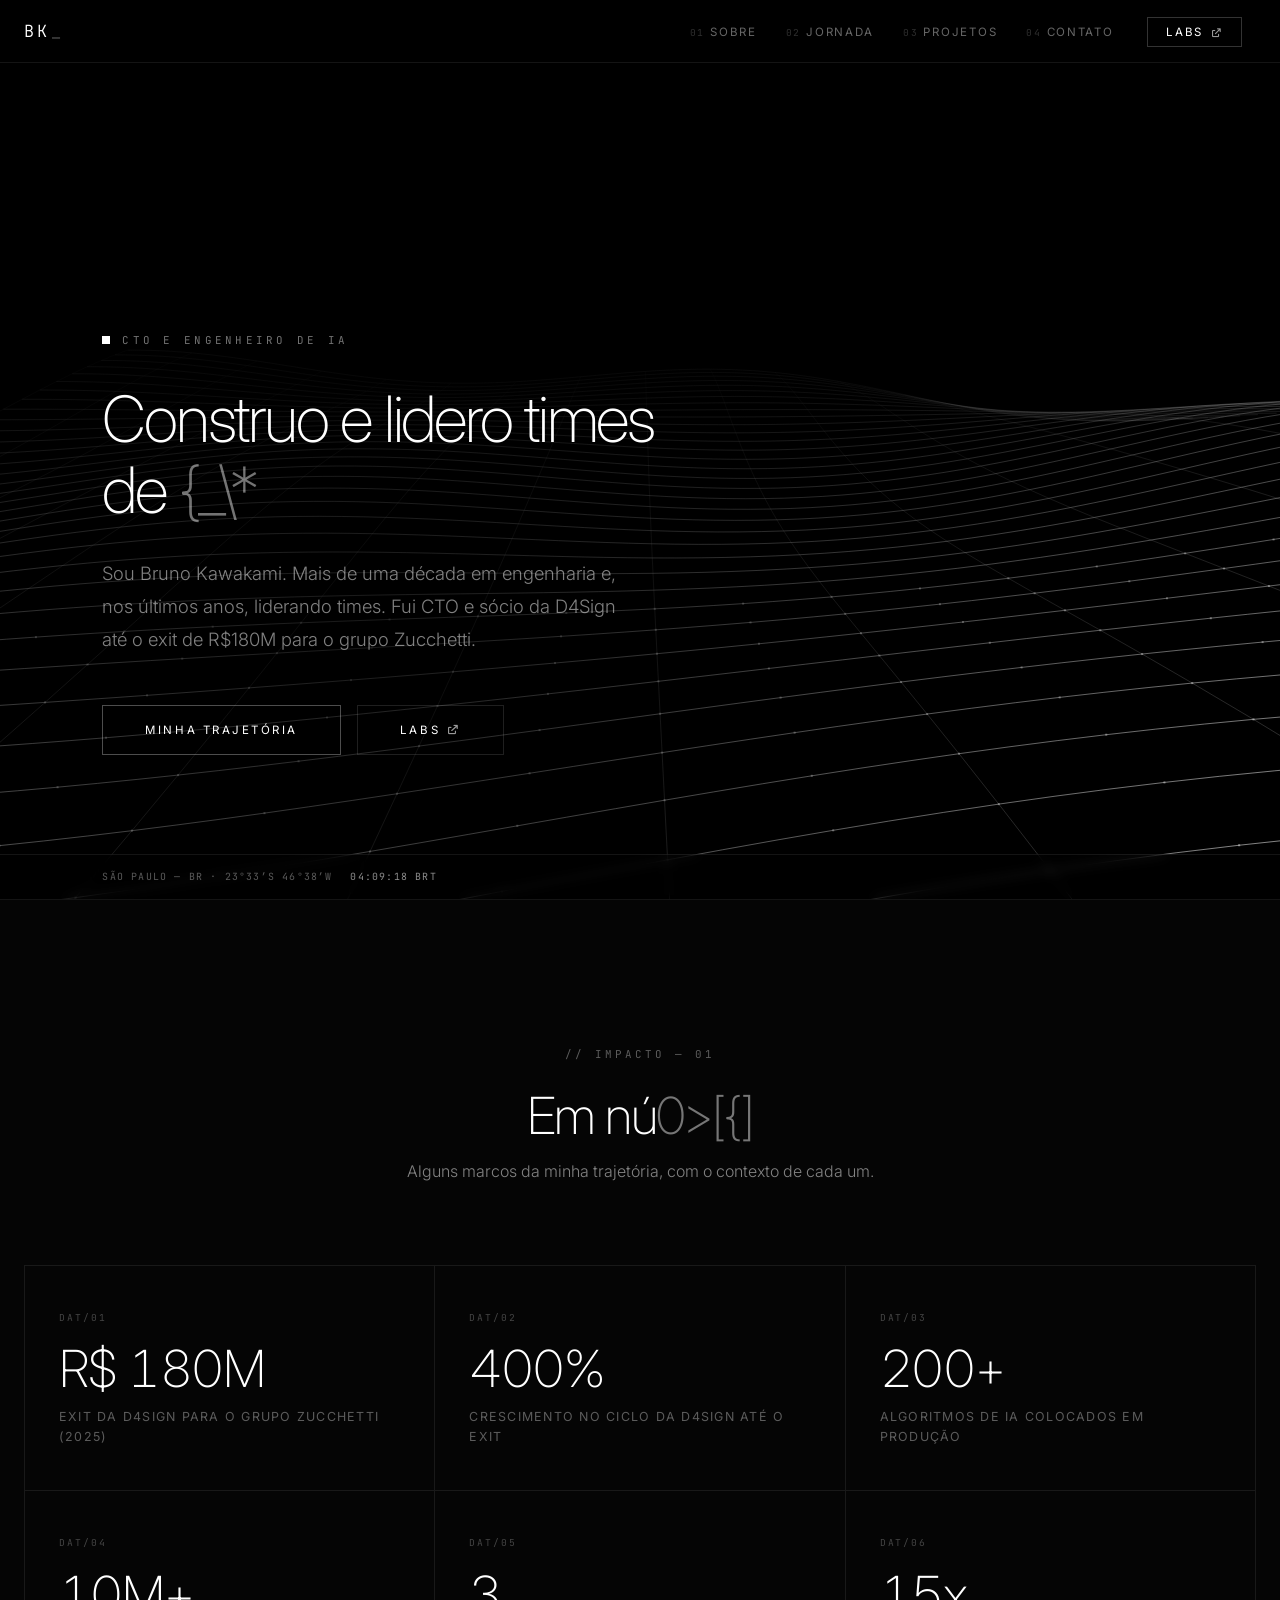
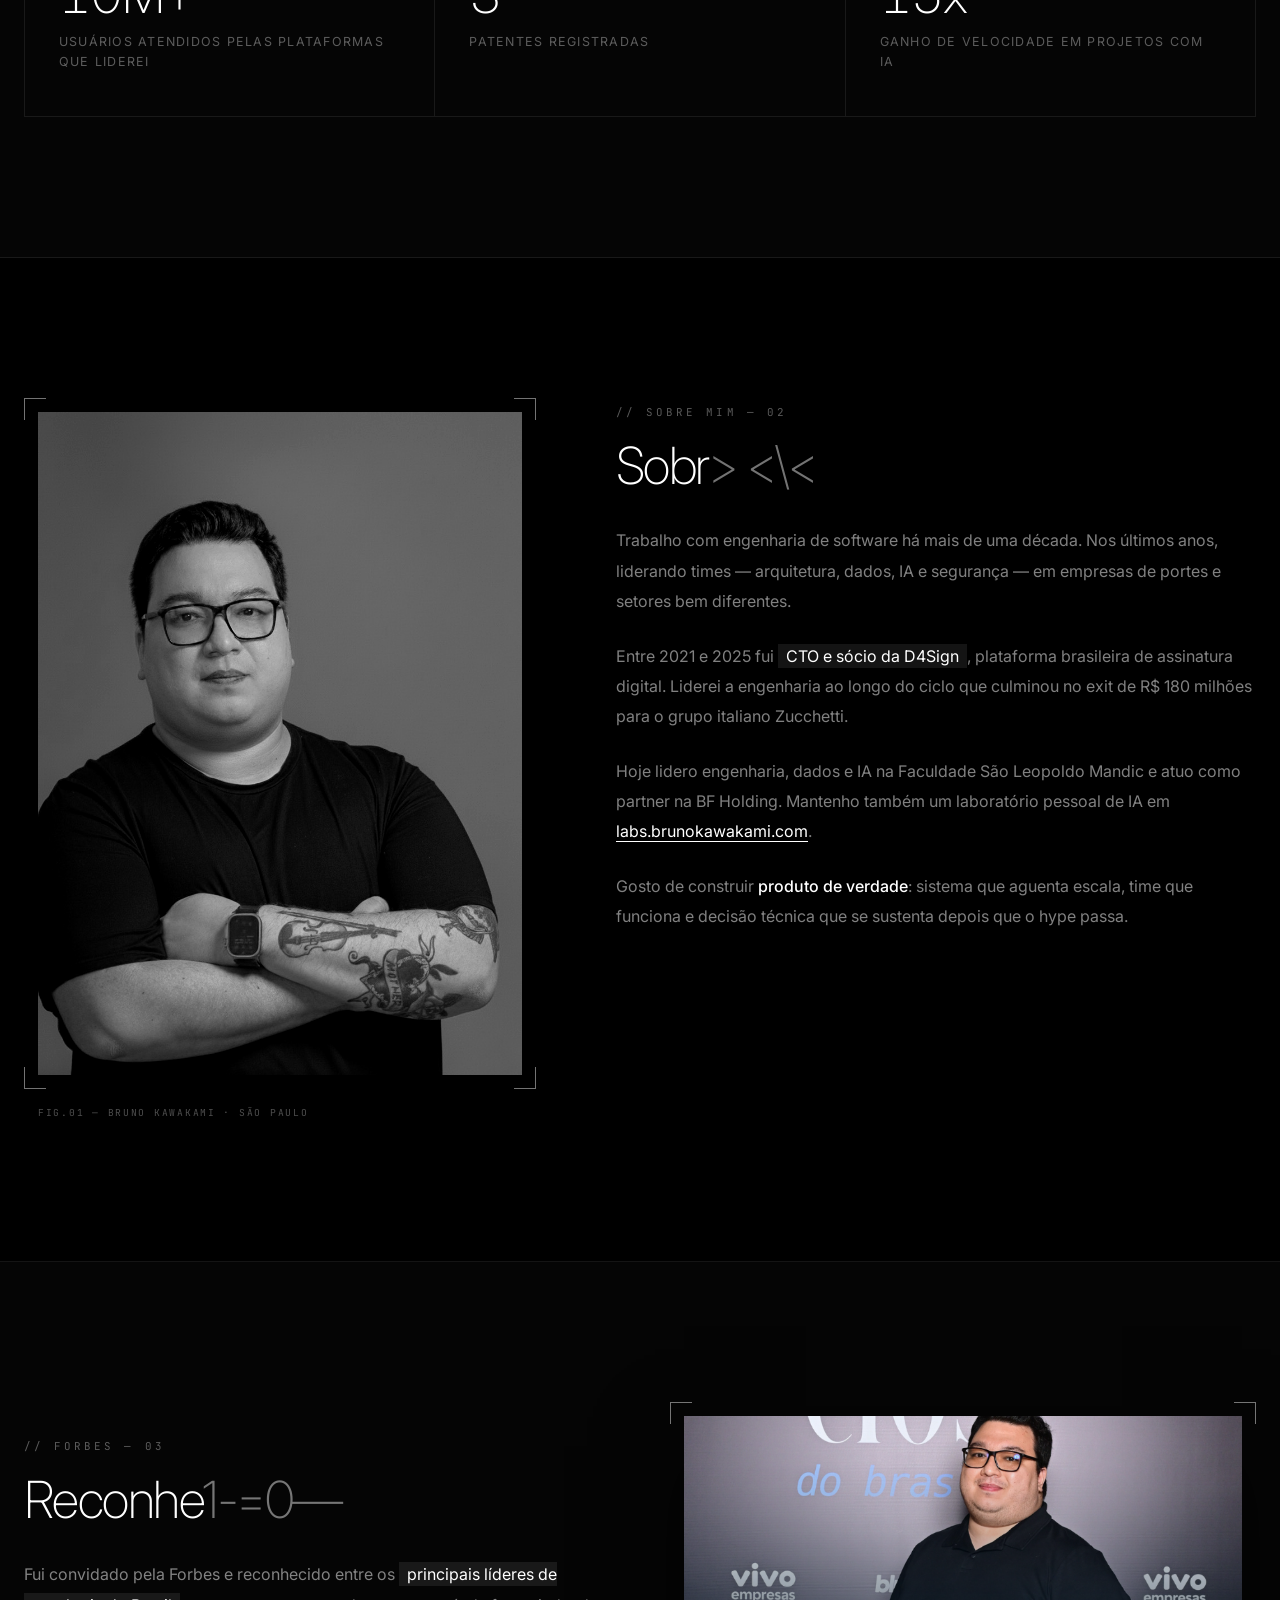
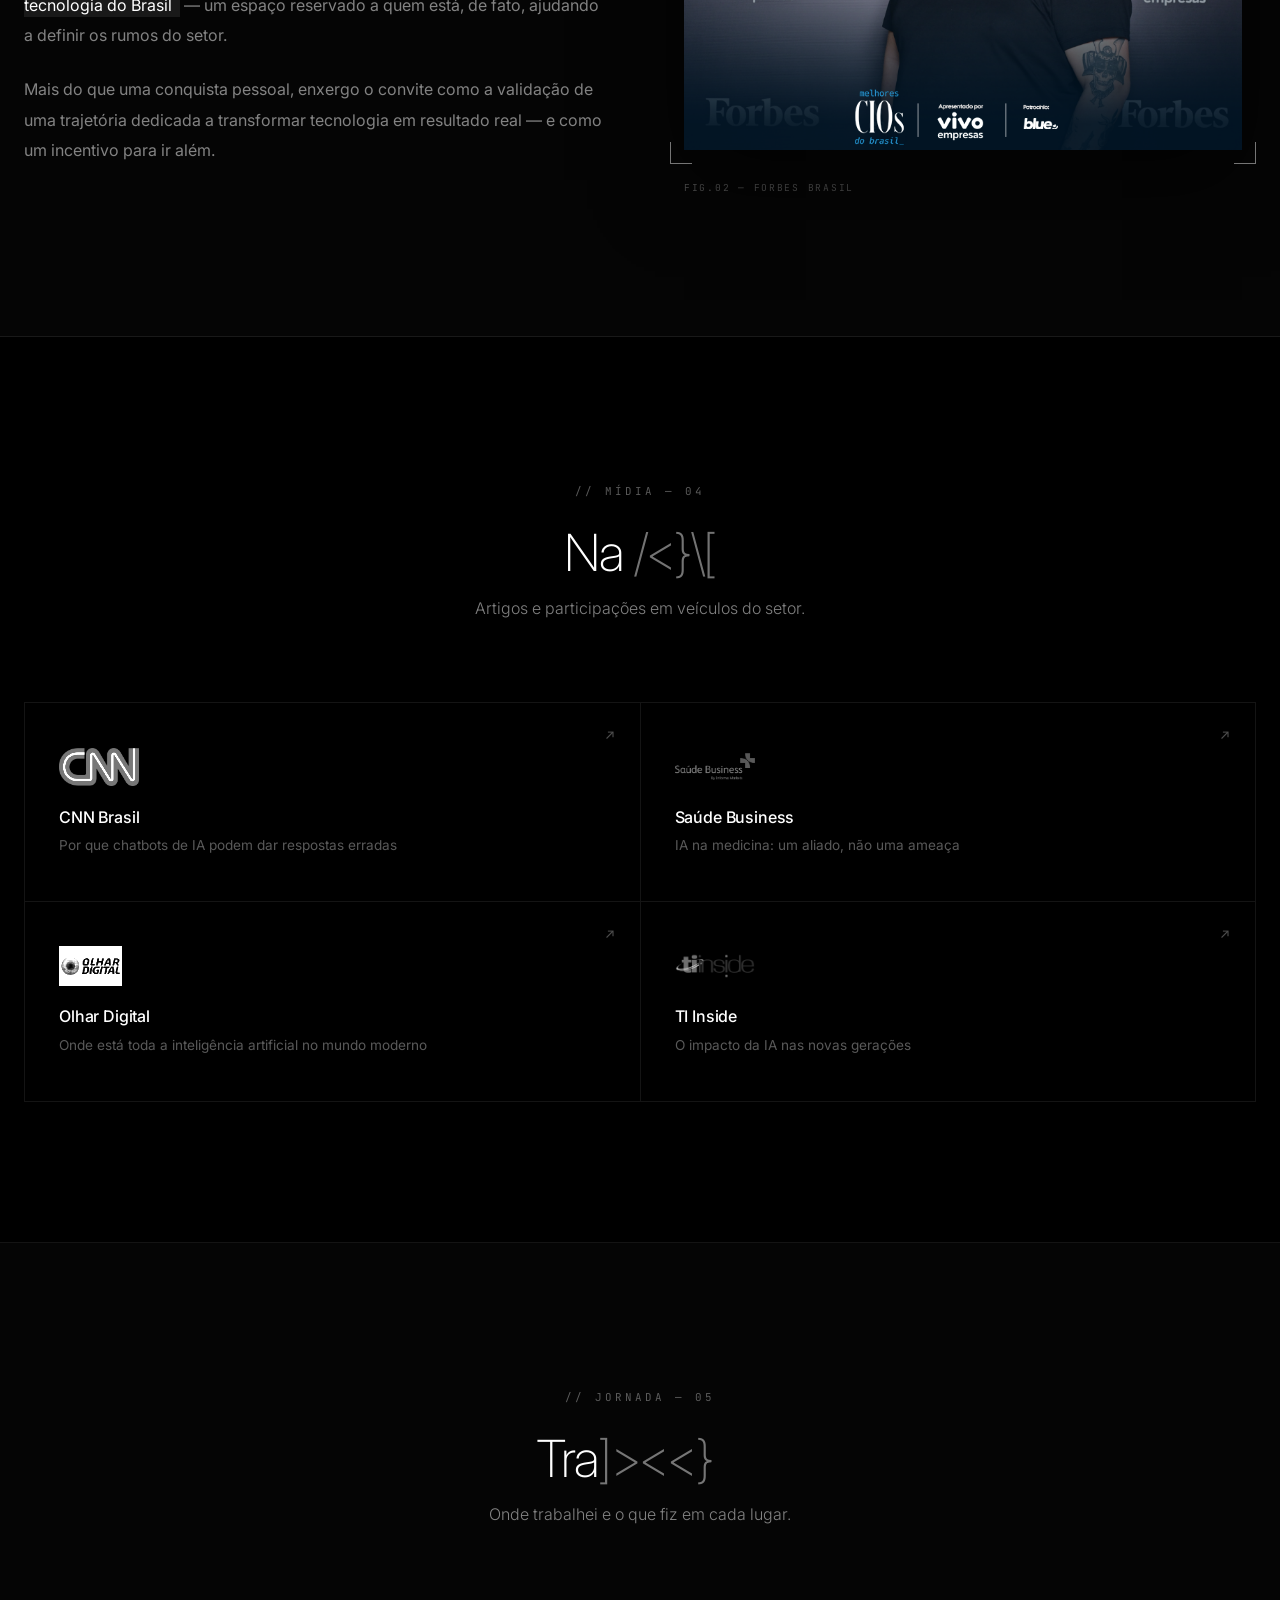
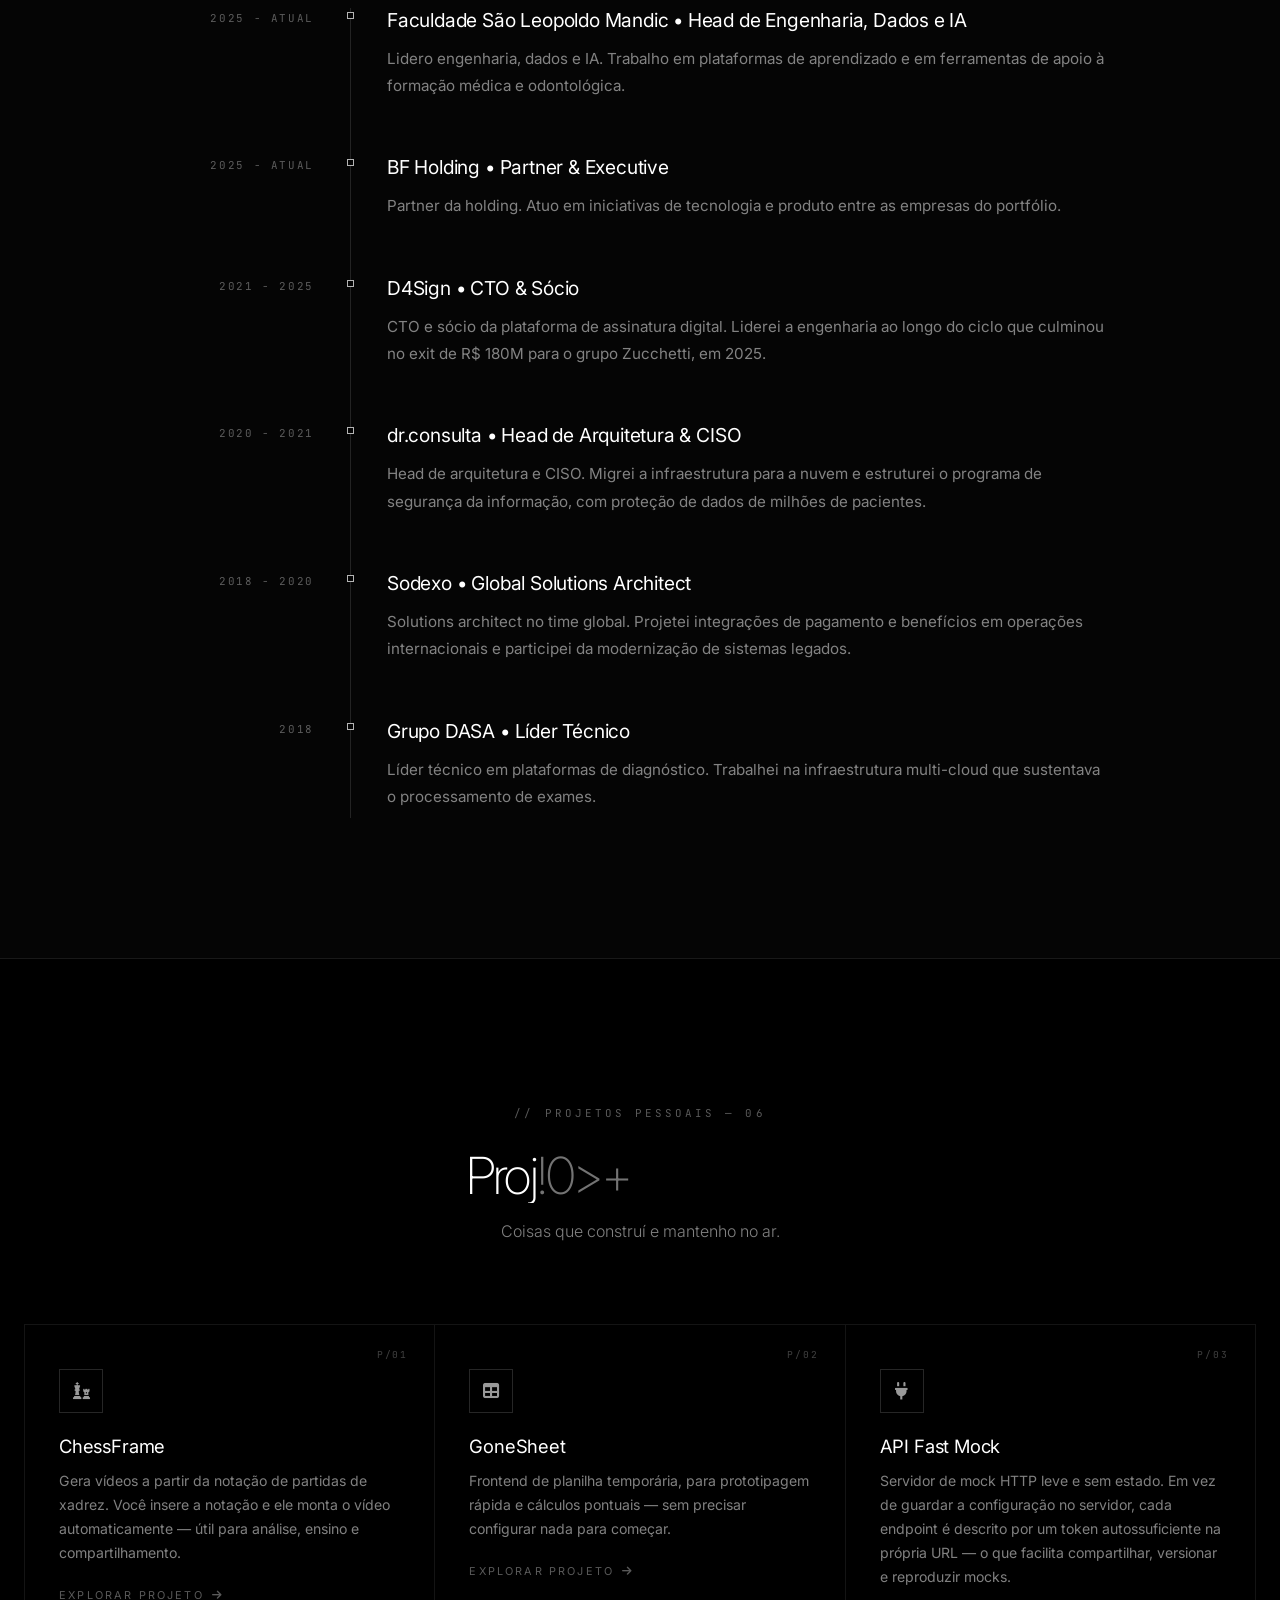
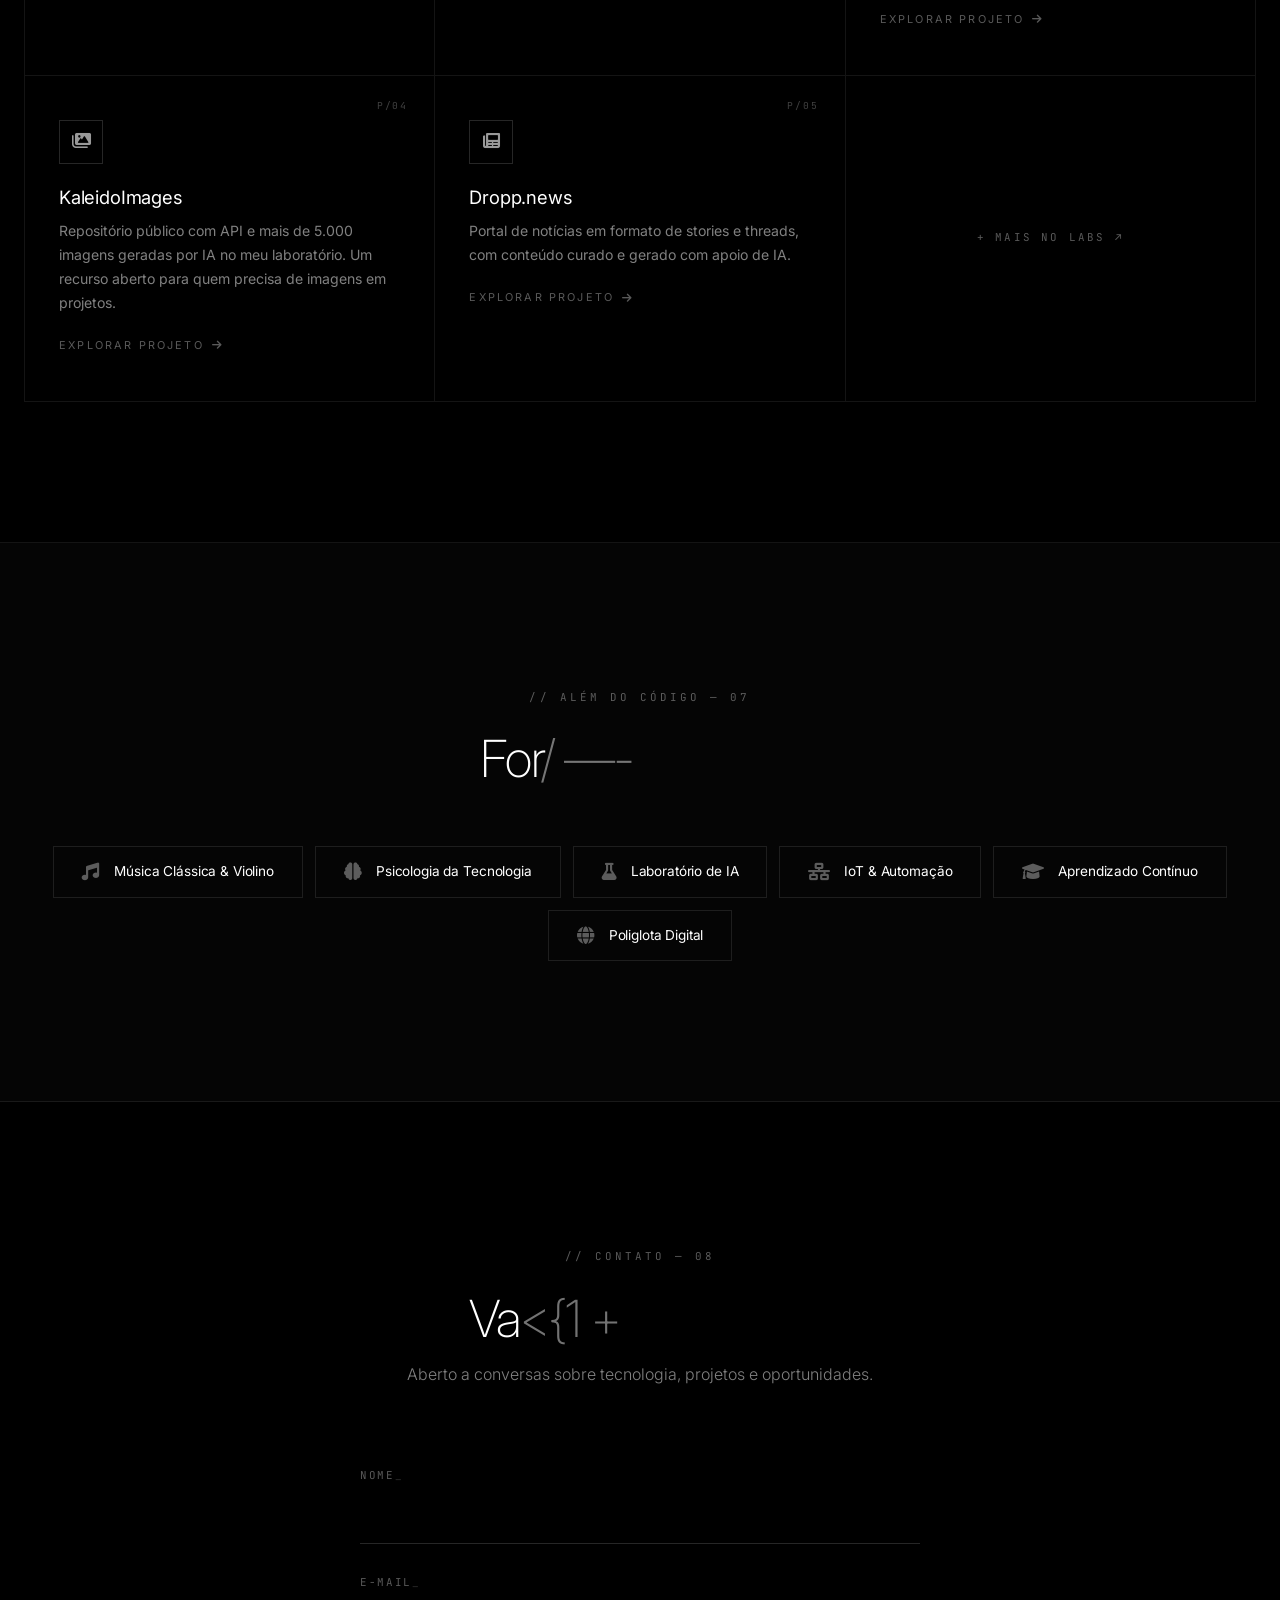
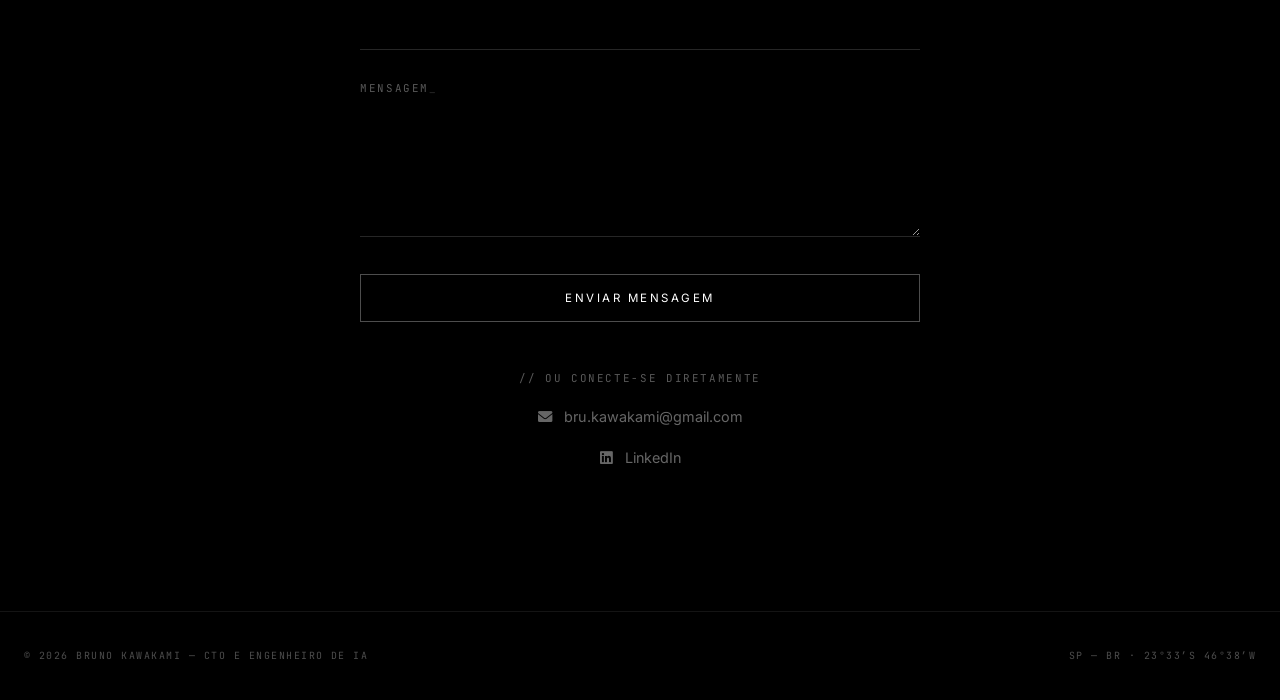
==== commit 84289b6c: "Remove switcher de efeitos do hero; mantem sorteio aleatorio entre correntes e terreno" ====
--- a/index.html
+++ b/index.html
@@ -129,19 +129,12 @@
             </div>
         </div>
 
-        <div class="hero-bar mono">
-            <div class="hero-bar-left">
-                <span class="hero-coords">SÃO PAULO — BR · 23°33′S 46°38′W</span>
-                <span class="hero-clock" id="hero-clock"></span>
-            </div>
-            <div class="fx-switcher" id="fx-switcher" role="group" aria-label="Efeito visual do hero">
-                <span class="fx-title">CAMPO_DE_DADOS //</span>
-                <button type="button" class="fx-btn" data-fx="correntes" aria-pressed="false">01 Correntes</button>
-                <button type="button" class="fx-btn" data-fx="profundidade" aria-pressed="false">02 Profundidade</button>
-                <button type="button" class="fx-btn" data-fx="terreno" aria-pressed="false">03 Terreno</button>
-                <span class="fx-hint">+ clique = impulso</span>
-            </div>
-        </div>
+          <div class="hero-bar mono">
+              <div class="hero-bar-left">
+                  <span class="hero-coords">SÃO PAULO — BR · 23°33′S 46°38′W</span>
+                  <span class="hero-clock" id="hero-clock"></span>
+              </div>
+          </div>
     </section>
 
     <!-- 2. Em números -->
--- a/main.css
+++ b/main.css
@@ -512,43 +512,6 @@
 .hero-clock {
     color: rgba(255, 255, 255, 0.55);
     font-variant-numeric: tabular-nums;
-}
-
-.fx-switcher {
-    display: flex;
-    align-items: center;
-    gap: 4px;
-    flex-wrap: wrap;
-}
-
-.fx-title {
-    margin-right: 8px;
-}
-
-.fx-btn {
-    font-family: var(--mono);
-    font-size: 0.62rem;
-    letter-spacing: 0.12em;
-    text-transform: uppercase;
-    background: transparent;
-    border: none;
-    cursor: pointer;
-    padding: 6px 8px;
-    color: var(--fg-3);
-    transition: color 0.3s ease;
-}
-
-.fx-btn:hover {
-    color: rgba(255, 255, 255, 0.7);
-}
-
-.fx-btn.is-active {
-    color: #fff;
-}
-
-.fx-hint {
-    margin-left: 10px;
-    opacity: 0.6;
 }
 
 /* ── Impacto (números) ─────────────────────────────────────── */
@@ -1204,29 +1167,14 @@
         gap: 6px;
     }
 
-    .hero-bar-left {
+     .hero-bar-left {
         gap: 12px;
         width: 100%;
-    }
-
-    .fx-hint,
-    .fx-title {
-        display: none;
-    }
-
-    .fx-switcher {
-        gap: 0;
-        width: 100%;
-    }
-
-    .fx-btn {
-        padding: 4px 8px 0 0;
-        font-size: 0.58rem;
-    }
-
-    .stats-grid {
+     }
+
+     .stats-grid {
         grid-template-columns: repeat(2, 1fr);
-    }
+     }
 
     .stats-grid .stat-cell:nth-child(n + 4) {
         border-bottom: none;
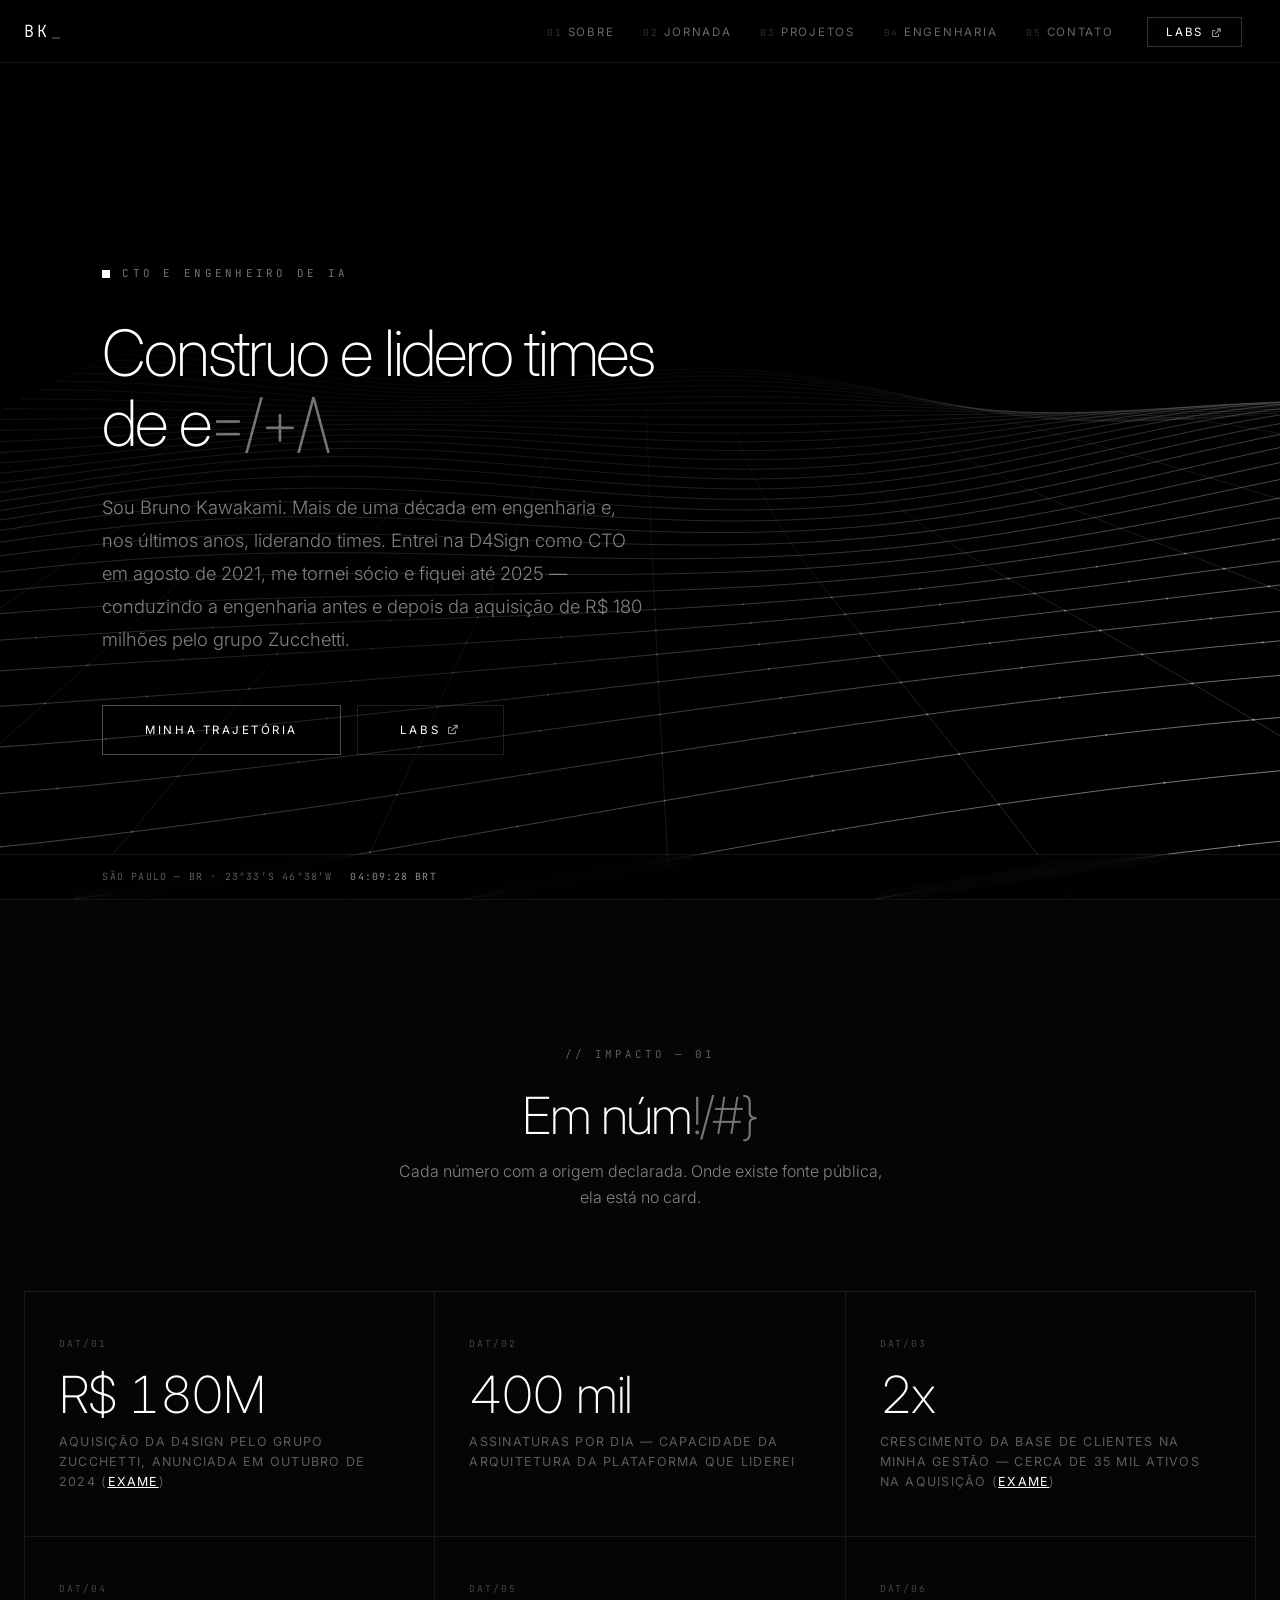
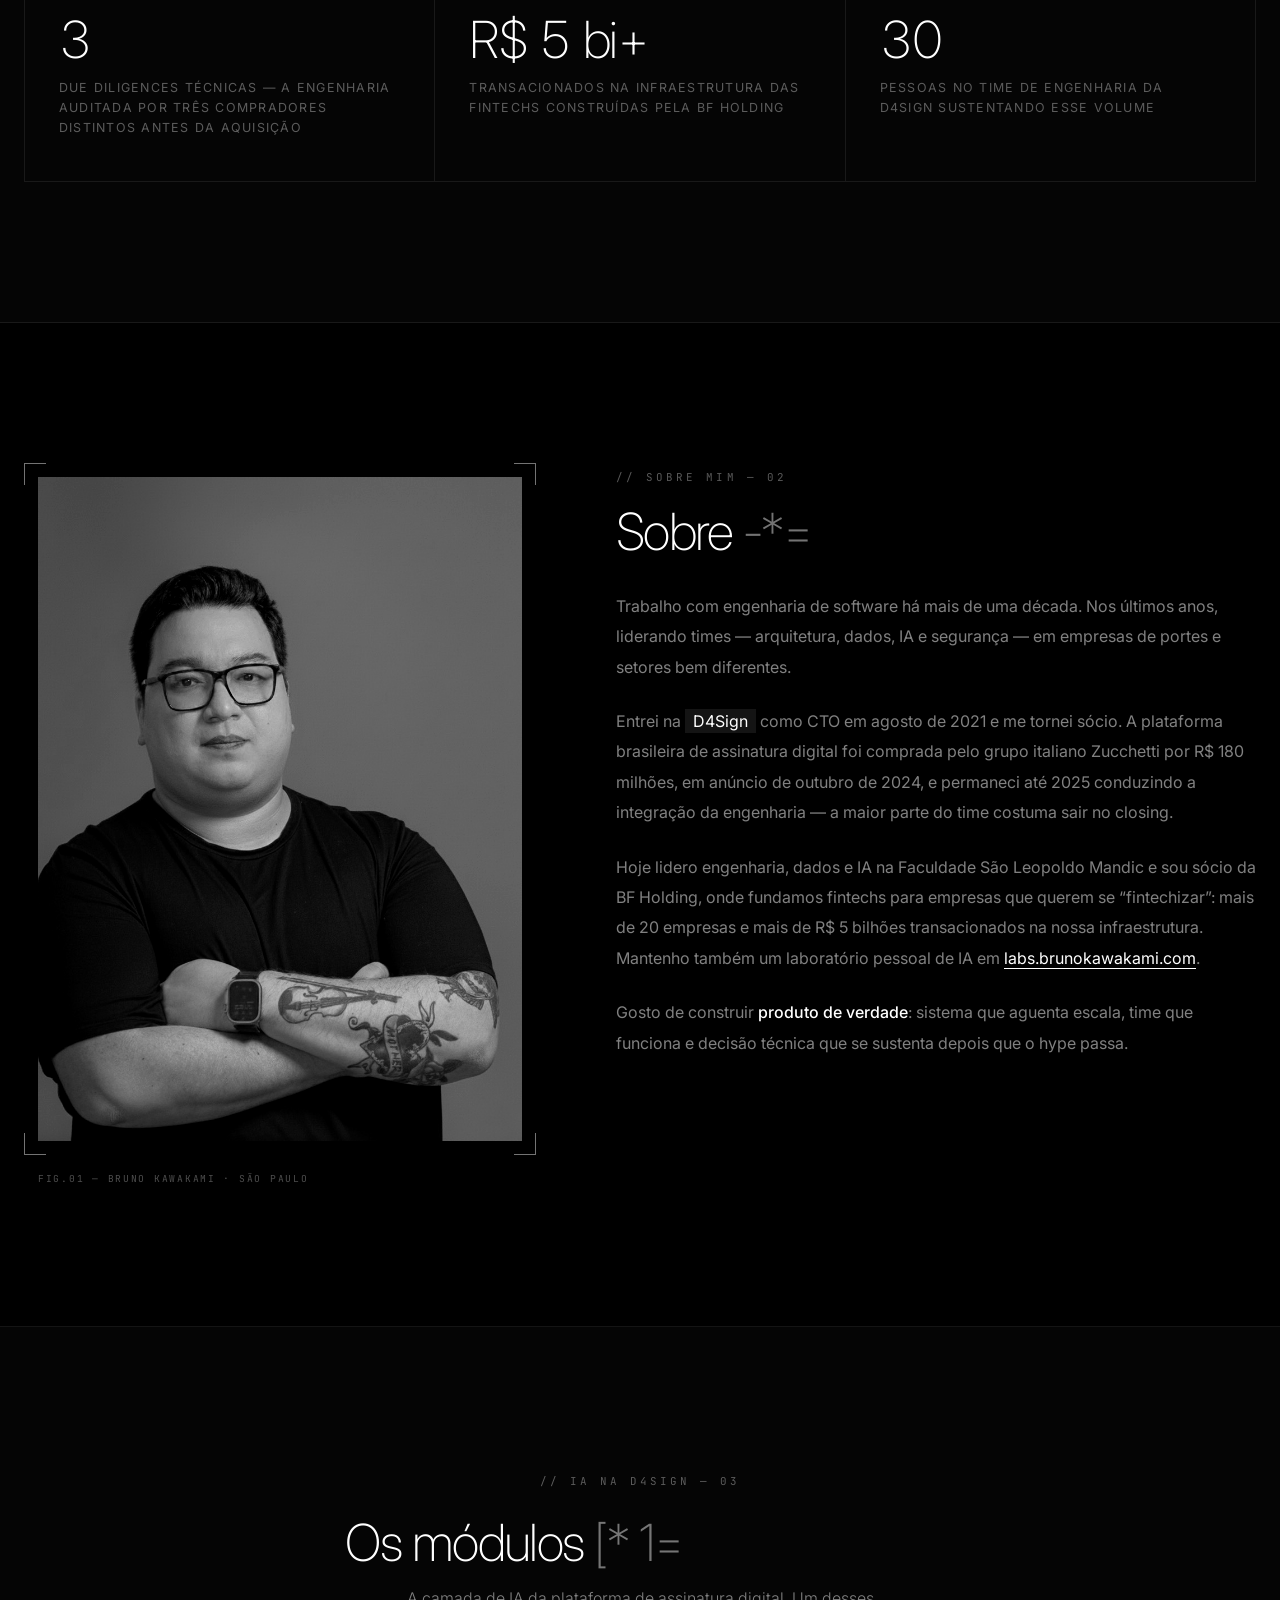
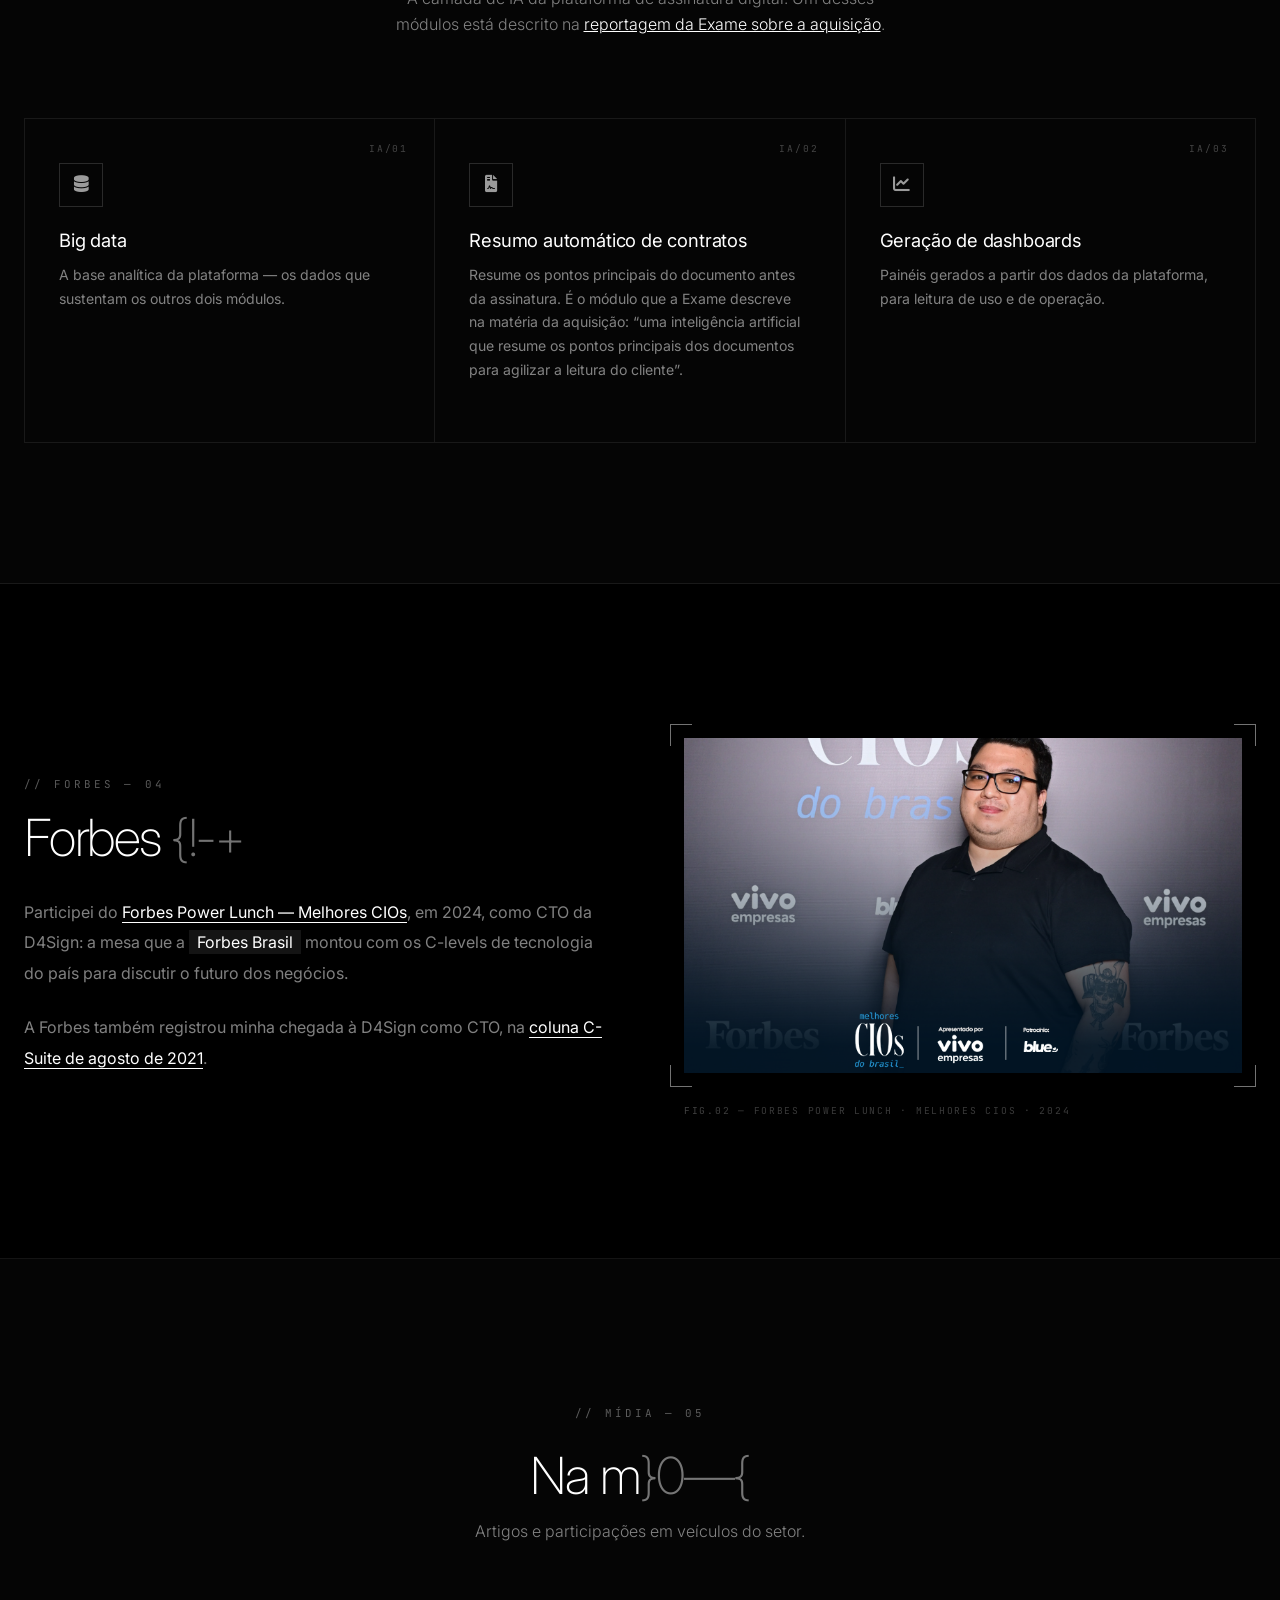
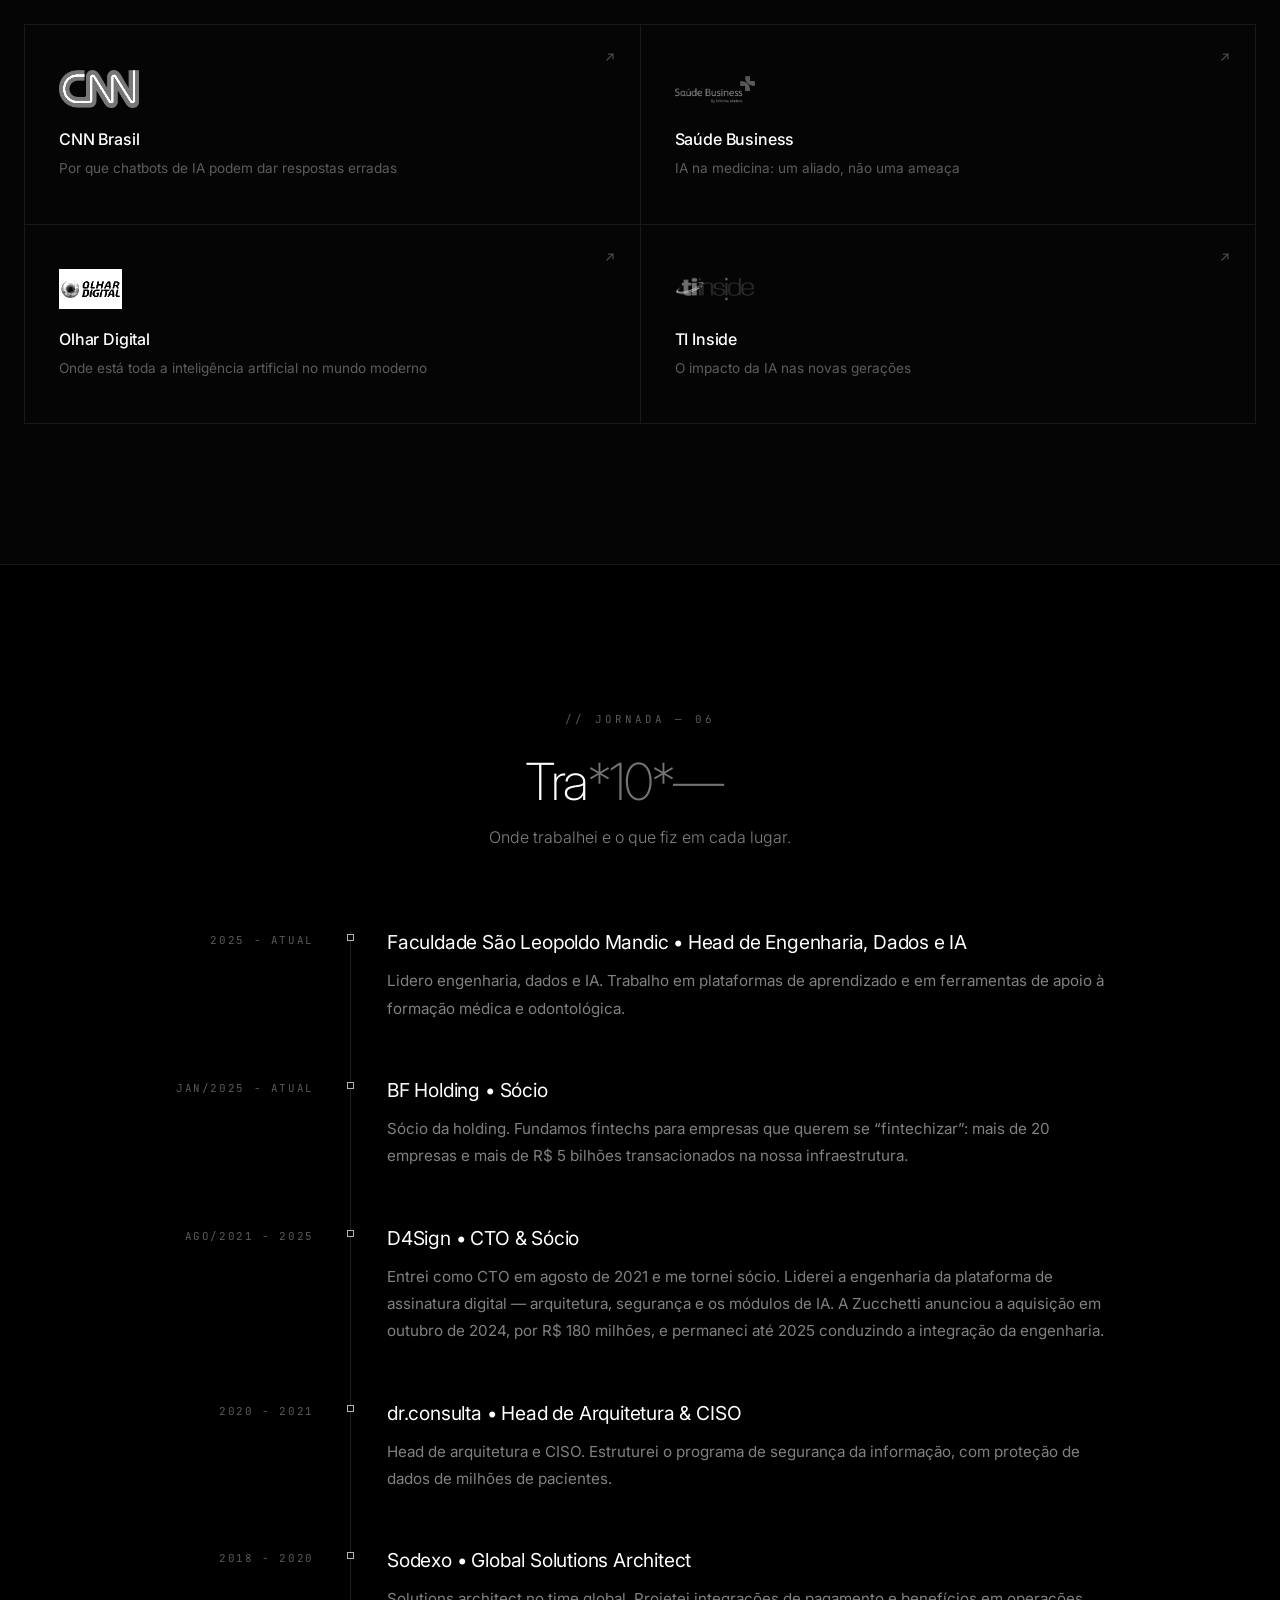
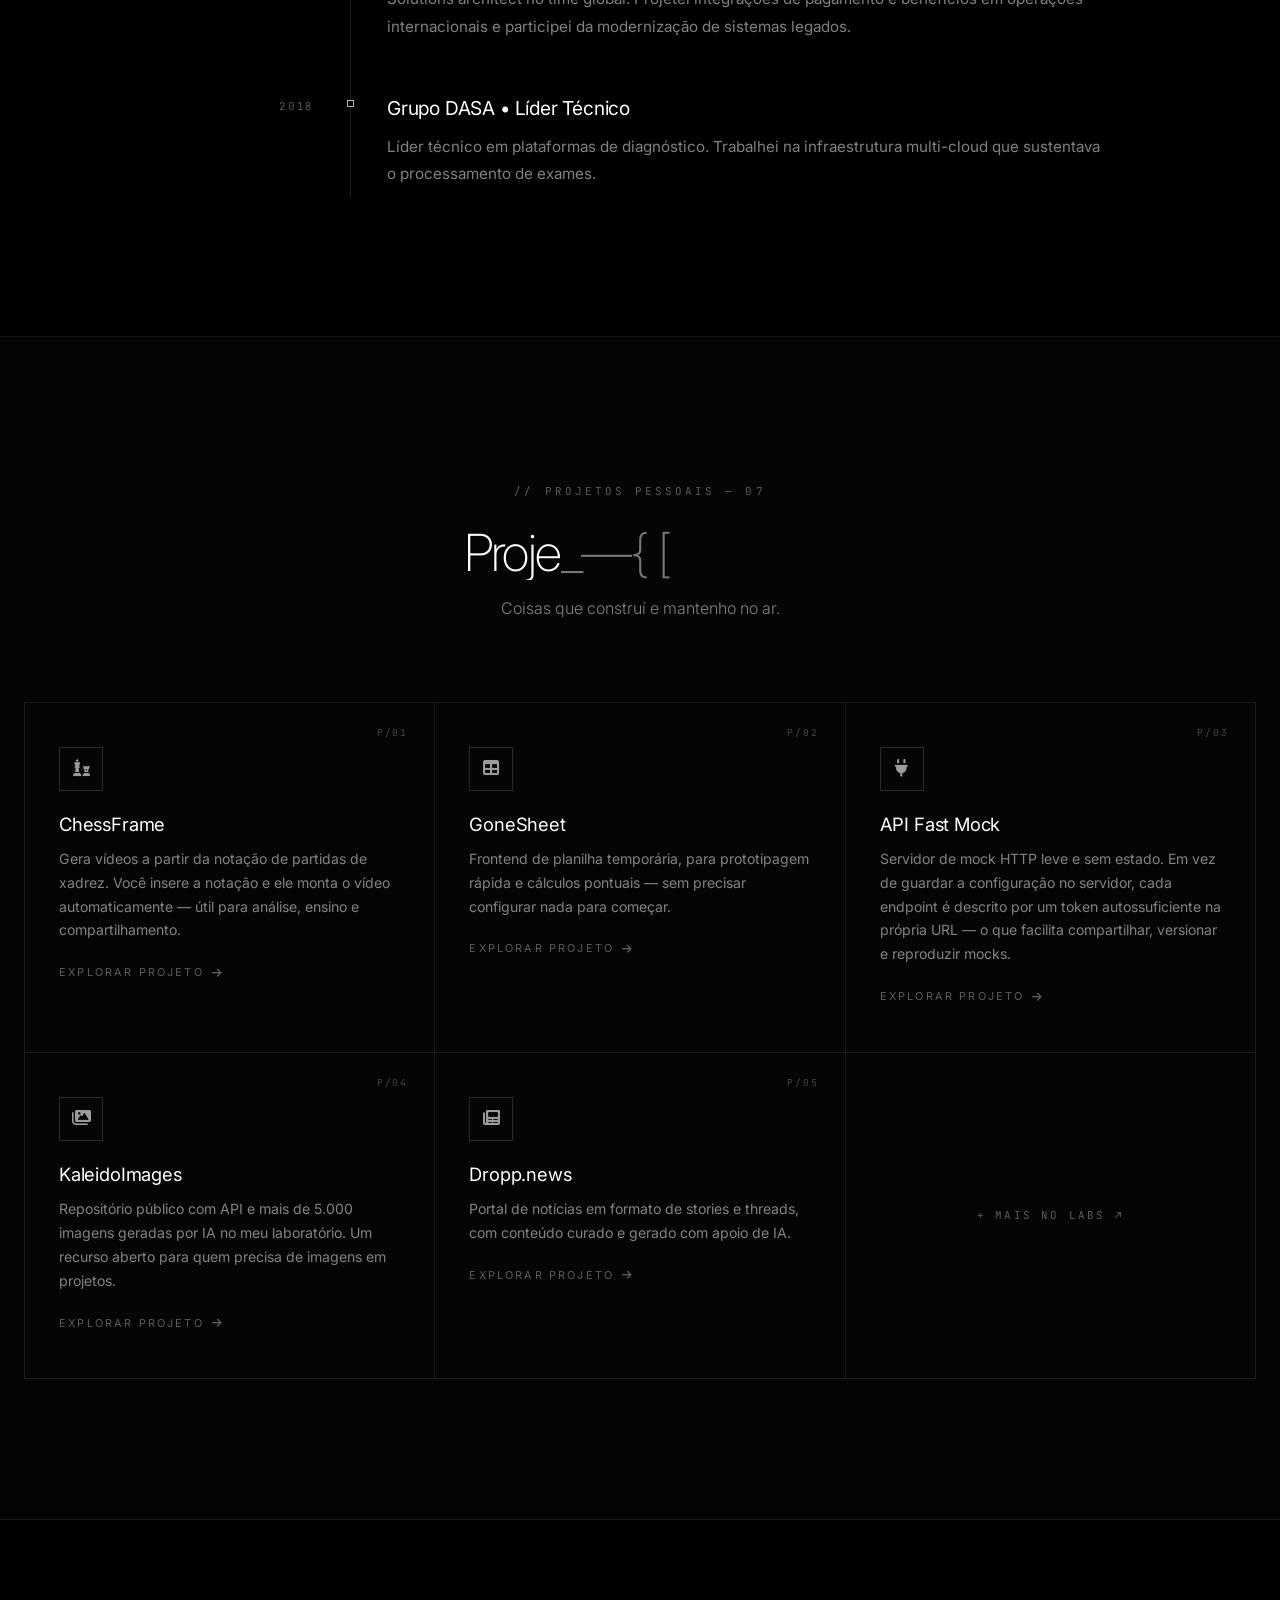
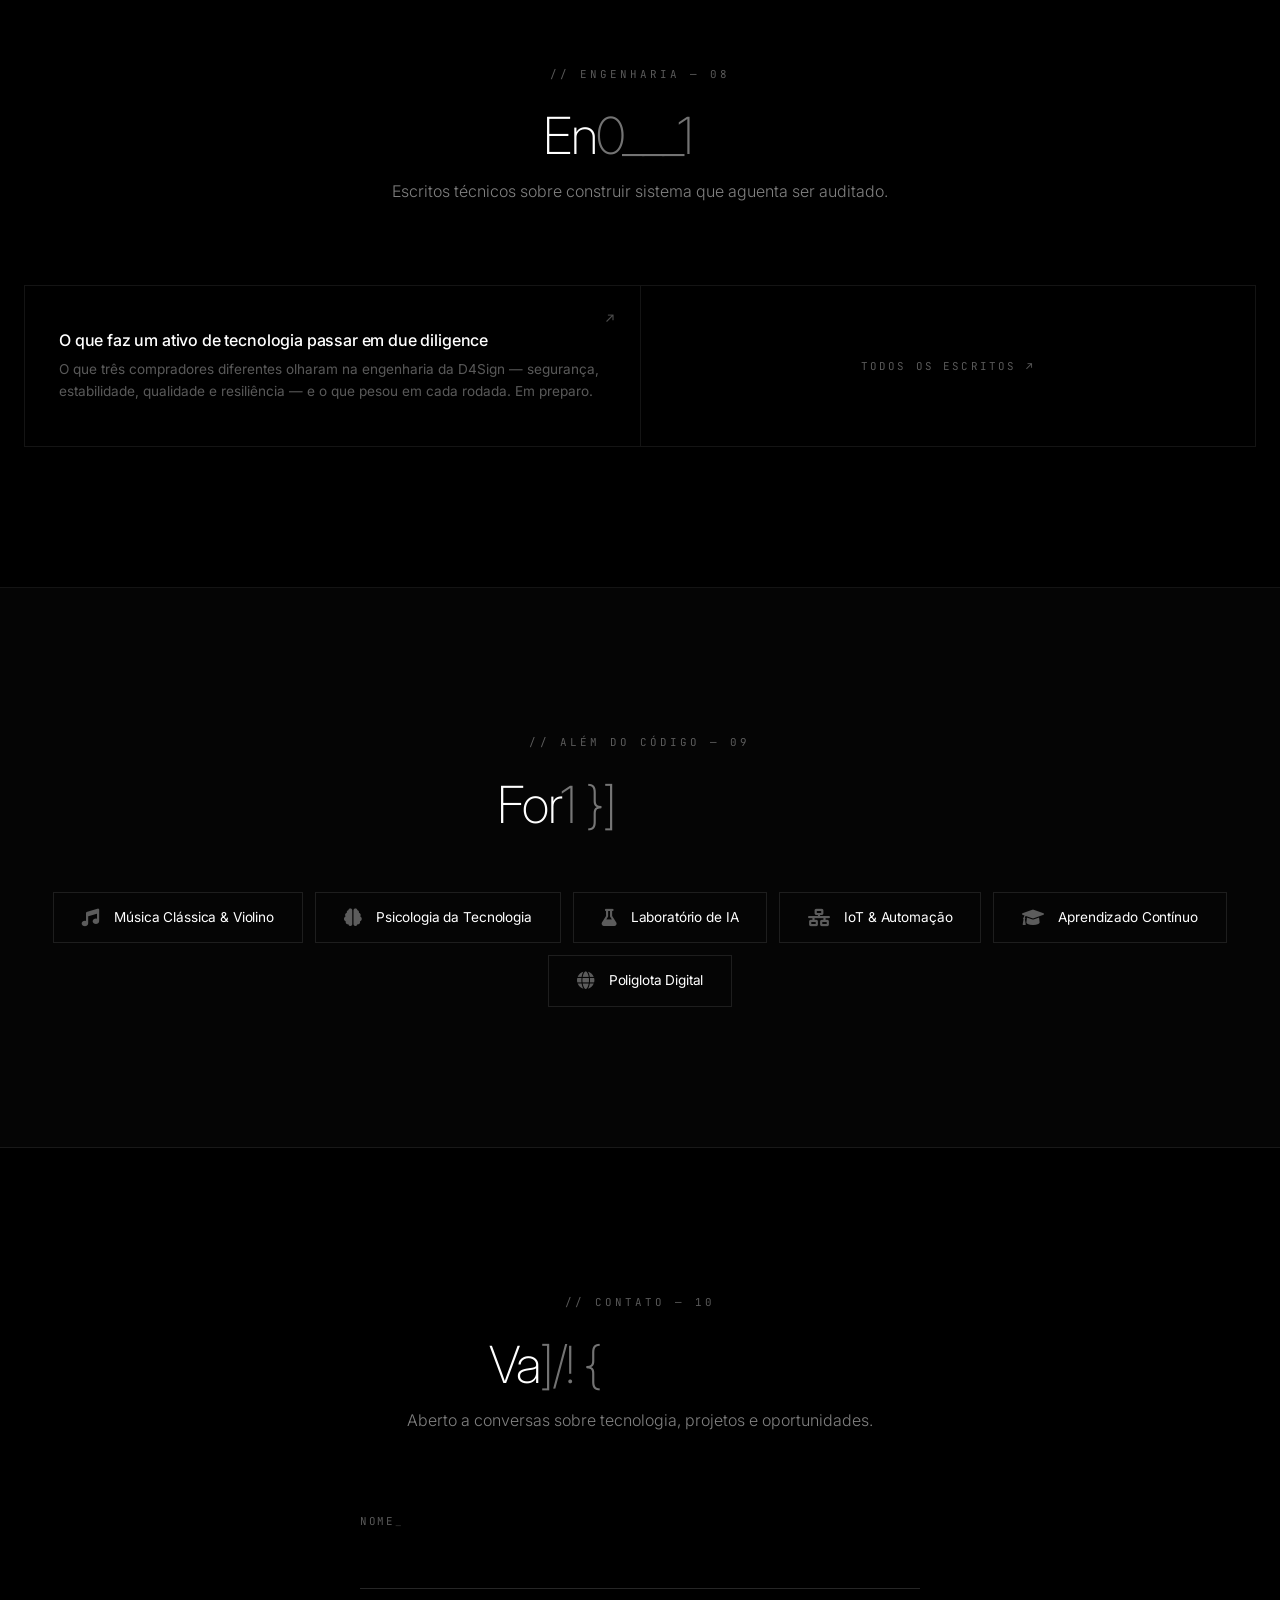
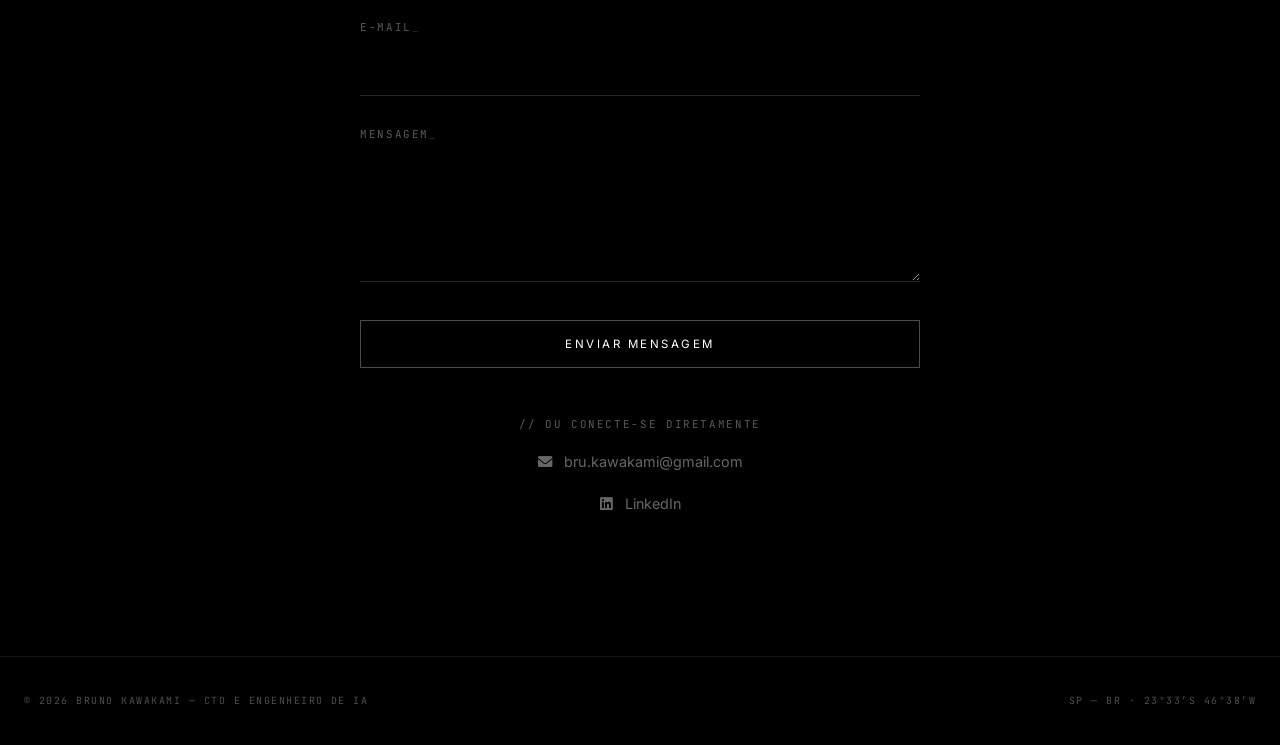
==== commit 3c1ebfce: "Troca número de vaidade por especificidade verificável Remove as afirmações sem lastro documental e " ====
--- a/index.html
+++ b/index.html
@@ -25,9 +25,9 @@
 
     <!-- SEO: Metatags básicas -->
     <meta name="description"
-        content="Bruno Kawakami — CTO e engenheiro de IA. Ex-CTO e sócio da D4Sign (exit de R$180M para o grupo Zucchetti). Lidero times em engenharia, dados e IA." />
+        content="Bruno Kawakami — CTO e engenheiro de IA. CTO e sócio da D4Sign de 2021 a 2025: conduzi a engenharia até a aquisição de R$ 180 milhões pelo grupo Zucchetti (2024) e a integração depois dela." />
     <meta name="keywords"
-        content="IA, Inteligência Artificial, Engenharia de Software, Dados, CTO, Liderança Técnica, Arquitetura, Tecnologia, Bruno Kawakami" />
+        content="IA, Inteligência Artificial, Engenharia de Software, Dados, CTO, Liderança Técnica, Arquitetura, Due Diligence Técnica, Assinatura Digital, D4Sign, Zucchetti, Bruno Kawakami" />
     <meta name="author" content="Bruno Kawakami" />
     <meta name="robots" content="index, follow" />
     <link rel="canonical" href="https://www.brunokawakami.com" />
@@ -37,7 +37,7 @@
     <meta property="og:url" content="https://www.brunokawakami.com" />
     <meta property="og:title" content="Bruno Kawakami — CTO e Engenheiro de IA" />
     <meta property="og:description"
-        content="CTO e engenheiro de IA. Ex-CTO e sócio da D4Sign (exit de R$180M para o grupo Zucchetti). Lidero times em engenharia, dados e IA." />
+        content="CTO e engenheiro de IA. CTO e sócio da D4Sign de 2021 a 2025: conduzi a engenharia até a aquisição de R$ 180 milhões pelo grupo Zucchetti (2024) e a integração depois dela." />
     <meta property="og:image" content="https://www.brunokawakami.com/foto_bruno.jpeg" />
 
     <!-- Twitter Cards -->
@@ -45,7 +45,7 @@
     <meta name="twitter:url" content="https://www.brunokawakami.com" />
     <meta name="twitter:title" content="Bruno Kawakami — CTO e Engenheiro de IA" />
     <meta name="twitter:description"
-        content="CTO e engenheiro de IA. Ex-CTO e sócio da D4Sign (exit de R$180M para o grupo Zucchetti). Lidero times em engenharia, dados e IA." />
+        content="CTO e engenheiro de IA. CTO e sócio da D4Sign de 2021 a 2025: conduzi a engenharia até a aquisição de R$ 180 milhões pelo grupo Zucchetti (2024) e a integração depois dela." />
     <meta name="twitter:image" content="https://www.brunokawakami.com/foto_bruno.jpeg" />
 
     <!-- Marcação de dados estruturados (JSON-LD) -->
@@ -56,7 +56,7 @@
       "name": "Bruno Kawakami",
       "url": "https://www.brunokawakami.com",
       "jobTitle": "CTO e Engenheiro de IA",
-      "description": "Bruno Kawakami — CTO e engenheiro de IA. Ex-CTO e sócio da D4Sign (exit de R$180M para o grupo Zucchetti). Lidera times em engenharia, dados e IA.",
+      "description": "Bruno Kawakami — CTO e engenheiro de IA. Foi CTO e sócio da D4Sign de agosto de 2021 a 2025, conduzindo a engenharia até a aquisição de R$ 180 milhões pelo grupo Zucchetti, anunciada em outubro de 2024, e a integração depois dela. Hoje lidera engenharia, dados e IA na Faculdade São Leopoldo Mandic e é sócio da BF Holding.",
       "sameAs": [
         "https://www.linkedin.com/in/bruno-akio-kawakami/"
       ]
@@ -95,7 +95,8 @@
                 <li><a class="nav-link" href="#sobre"><span class="nav-index mono">01</span>Sobre</a></li>
                 <li><a class="nav-link" href="#jornada"><span class="nav-index mono">02</span>Jornada</a></li>
                 <li><a class="nav-link" href="#projetos"><span class="nav-index mono">03</span>Projetos</a></li>
-                <li><a class="nav-link" href="#contato"><span class="nav-index mono">04</span>Contato</a></li>
+                <li><a class="nav-link" href="#engenharia"><span class="nav-index mono">04</span>Engenharia</a></li>
+                <li><a class="nav-link" href="#contato"><span class="nav-index mono">05</span>Contato</a></li>
                 <li><a class="nav-labs" href="https://labs.brunokawakami.com" target="_blank" rel="noopener">Labs <i
                             class="fas fa-arrow-up-right-from-square" aria-hidden="true"></i></a></li>
                 <li class="nav-lang">
@@ -119,7 +120,9 @@
             <h1 class="hero-title" data-reveal>Construo e lidero times de engenharia, dados e IA</h1>
             <p class="hero-subtitle" data-reveal>
                 Sou Bruno Kawakami. Mais de uma década em engenharia e, nos últimos anos,
-                liderando times. Fui CTO e sócio da D4Sign até o exit de R$180M para o grupo Zucchetti.
+                liderando times. Entrei na D4Sign como CTO em agosto de 2021, me tornei sócio e
+                fiquei até 2025 — conduzindo a engenharia antes e depois da aquisição de
+                R$ 180 milhões pelo grupo Zucchetti.
             </p>
             <div class="hero-actions" data-reveal>
                 <a href="#sobre" class="btn btn--primary" data-magnetic>Minha trajetória</a>
@@ -143,39 +146,45 @@
             <div class="section-header" data-reveal>
                 <div class="section-badge mono">// IMPACTO — 01</div>
                 <h2 class="section-title">Em números</h2>
-                <p class="section-subtitle">Alguns marcos da minha trajetória, com o contexto de cada um.</p>
+                <p class="section-subtitle">Cada número com a origem declarada. Onde existe fonte pública, ela
+                    está no card.</p>
             </div>
 
             <div class="stats-grid">
                 <div class="stat-cell" data-reveal>
                     <div class="stat-index mono">DAT/01</div>
                     <div class="stat-value" data-countup>R$ 180M</div>
-                    <div class="stat-label">Exit da D4Sign para o grupo Zucchetti (2025)</div>
+                    <div class="stat-label">Aquisição da D4Sign pelo grupo Zucchetti, anunciada em outubro de 2024
+                        (<a href="https://exame.com/negocios/multinacional-italiana-faz-sua-maior-aquisicao-no-brasil-r-180-milhoes-por-assinaturas-digitais/" target="_blank" rel="noopener">Exame</a>)</div>
                 </div>
                 <div class="stat-cell" data-reveal>
                     <div class="stat-index mono">DAT/02</div>
-                    <div class="stat-value" data-countup>400%</div>
-                    <div class="stat-label">Crescimento no ciclo da D4Sign até o exit</div>
+                    <div class="stat-value" data-countup>400 mil</div>
+                    <div class="stat-label">Assinaturas por dia — capacidade da arquitetura da plataforma que liderei
+                    </div>
                 </div>
                 <div class="stat-cell" data-reveal>
                     <div class="stat-index mono">DAT/03</div>
-                    <div class="stat-value" data-countup>200+</div>
-                    <div class="stat-label">Algoritmos de IA colocados em produção</div>
+                    <div class="stat-value" data-countup>2x</div>
+                    <div class="stat-label">Crescimento da base de clientes na minha gestão — cerca de 35 mil ativos na
+                        aquisição (<a href="https://exame.com/negocios/multinacional-italiana-faz-sua-maior-aquisicao-no-brasil-r-180-milhoes-por-assinaturas-digitais/" target="_blank" rel="noopener">Exame</a>)</div>
                 </div>
                 <div class="stat-cell" data-reveal>
                     <div class="stat-index mono">DAT/04</div>
-                    <div class="stat-value" data-countup>10M+</div>
-                    <div class="stat-label">Usuários atendidos pelas plataformas que liderei</div>
+                    <div class="stat-value" data-countup>3</div>
+                    <div class="stat-label">Due diligences técnicas — a engenharia auditada por três compradores
+                        distintos antes da aquisição</div>
                 </div>
                 <div class="stat-cell" data-reveal>
                     <div class="stat-index mono">DAT/05</div>
-                    <div class="stat-value" data-countup>3</div>
-                    <div class="stat-label">Patentes registradas</div>
+                    <div class="stat-value" data-countup>R$ 5 bi+</div>
+                    <div class="stat-label">Transacionados na infraestrutura das fintechs construídas pela BF Holding
+                    </div>
                 </div>
                 <div class="stat-cell" data-reveal>
                     <div class="stat-index mono">DAT/06</div>
-                    <div class="stat-value" data-countup>15x</div>
-                    <div class="stat-label">Ganho de velocidade em projetos com IA</div>
+                    <div class="stat-value" data-countup>30</div>
+                    <div class="stat-label">Pessoas no time de engenharia da D4Sign sustentando esse volume</div>
                 </div>
             </div>
         </div>
@@ -206,13 +215,16 @@
                             e setores bem diferentes.
                         </p>
                         <p>
-                            Entre 2021 e 2025 fui <span class="hl">CTO e sócio da D4Sign</span>, plataforma brasileira
-                            de assinatura digital. Liderei a engenharia ao longo do ciclo que culminou no
-                            exit de R$ 180 milhões para o grupo italiano Zucchetti.
+                            Entrei na <span class="hl">D4Sign</span> como CTO em agosto de 2021 e me tornei sócio.
+                            A plataforma brasileira de assinatura digital foi comprada pelo grupo italiano Zucchetti
+                            por R$ 180 milhões, em anúncio de outubro de 2024, e permaneci até 2025 conduzindo a
+                            integração da engenharia — a maior parte do time costuma sair no closing.
                         </p>
                         <p>
-                            Hoje lidero engenharia, dados e IA na Faculdade São Leopoldo Mandic e atuo como
-                            partner na BF Holding. Mantenho também um laboratório pessoal de IA em
+                            Hoje lidero engenharia, dados e IA na Faculdade São Leopoldo Mandic e sou sócio da
+                            BF Holding, onde fundamos fintechs para empresas que querem se “fintechizar”: mais de
+                            20 empresas e mais de R$ 5 bilhões transacionados na nossa infraestrutura. Mantenho
+                            também um laboratório pessoal de IA em
                             <a href="https://labs.brunokawakami.com" target="_blank"
                                 rel="noopener">labs.brunokawakami.com</a>.
                         </p>
@@ -226,23 +238,75 @@
         </div>
     </section>
 
-    <!-- 4. Reconhecimento da Forbes -->
-    <section class="section section--alt" id="forbes">
+    <!-- 4. Módulos de IA da D4Sign -->
+    <section class="section section--alt" id="ia-d4sign">
+        <div class="container">
+            <div class="section-header" data-reveal>
+                <div class="section-badge mono">// IA NA D4SIGN — 03</div>
+                <h2 class="section-title">Os módulos de IA que construí</h2>
+                <p class="section-subtitle">
+                    A camada de IA da plataforma de assinatura digital. Um desses módulos está descrito na
+                    <a href="https://exame.com/negocios/multinacional-italiana-faz-sua-maior-aquisicao-no-brasil-r-180-milhoes-por-assinaturas-digitais/" target="_blank" rel="noopener">reportagem da Exame
+                        sobre a aquisição</a>.
+                </p>
+            </div>
+
+            <!--
+                PREENCHER (Bruno): por módulo, quando tiver o dado fechado —
+                quantos clientes usavam, volume processado e se é modelo próprio ou API.
+                Enquanto não houver número com lastro, o texto fica como está.
+            -->
+            <div class="projects-grid">
+                <article class="project-card" data-reveal>
+                    <span class="project-index mono" aria-hidden="true">IA/01</span>
+                    <span class="project-icon" aria-hidden="true"><i class="fas fa-database"></i></span>
+                    <h4>Big data</h4>
+                    <p>
+                        A base analítica da plataforma — os dados que sustentam os outros dois módulos.
+                    </p>
+                </article>
+
+                <article class="project-card" data-reveal>
+                    <span class="project-index mono" aria-hidden="true">IA/02</span>
+                    <span class="project-icon" aria-hidden="true"><i class="fas fa-file-contract"></i></span>
+                    <h4>Resumo automático de contratos</h4>
+                    <p>
+                        Resume os pontos principais do documento antes da assinatura. É o módulo que a Exame
+                        descreve na matéria da aquisição: “uma inteligência artificial que resume os pontos
+                        principais dos documentos para agilizar a leitura do cliente”.
+                    </p>
+                </article>
+
+                <article class="project-card" data-reveal>
+                    <span class="project-index mono" aria-hidden="true">IA/03</span>
+                    <span class="project-icon" aria-hidden="true"><i class="fas fa-chart-line"></i></span>
+                    <h4>Geração de dashboards</h4>
+                    <p>
+                        Painéis gerados a partir dos dados da plataforma, para leitura de uso e de operação.
+                    </p>
+                </article>
+            </div>
+        </div>
+    </section>
+
+    <!-- 5. Forbes -->
+    <section class="section" id="forbes">
         <div class="container">
             <div class="forbes-layout">
                 <div data-reveal>
-                    <div class="section-badge mono">// FORBES — 03</div>
-                    <h2 class="section-title">Reconhecimento da Forbes</h2>
+                    <div class="section-badge mono">// FORBES — 04</div>
+                    <h2 class="section-title">Forbes Power Lunch</h2>
                     <div class="prose">
                         <p>
-                            Fui convidado pela Forbes e reconhecido entre os
-                            <span class="hl">principais líderes de tecnologia do Brasil</span> —
-                            um espaço reservado a quem está, de fato, ajudando a definir os rumos do setor.
+                            Participei do <a href="https://forbes.com.br/last/2024/09/c-levels-da-tecnologia-discutem-o-futuro-dos-negocios-no-forbes-power-lunch-melhores-cios/" target="_blank"
+                                rel="noopener">Forbes Power Lunch — Melhores CIOs</a>, em 2024, como CTO da D4Sign:
+                            a mesa que a <span class="hl">Forbes Brasil</span> montou com os C-levels de tecnologia
+                            do país para discutir o futuro dos negócios.
                         </p>
                         <p>
-                            Mais do que uma conquista pessoal, enxergo o convite como a validação de uma
-                            trajetória dedicada a transformar tecnologia em resultado real — e como um
-                            incentivo para ir além.
+                            A Forbes também registrou minha chegada à D4Sign como CTO, na
+                            <a href="https://forbes.com.br/carreira/2021/08/c-suite-adriana-vieira-e-a-nova-diretora-da-nespresso-professional-no-brasil/" target="_blank" rel="noopener">coluna
+                                C-Suite de agosto de 2021</a>.
                         </p>
                     </div>
                 </div>
@@ -253,20 +317,22 @@
                         <span class="frame-corner frame-corner--tr" aria-hidden="true"></span>
                         <span class="frame-corner frame-corner--bl" aria-hidden="true"></span>
                         <span class="frame-corner frame-corner--br" aria-hidden="true"></span>
-                        <img src="forbes_bruno.png" alt="Bruno Kawakami reconhecido pela Forbes"
+                        <img src="forbes_bruno.png"
+                            alt="Bruno Kawakami no Forbes Power Lunch — Melhores CIOs do Brasil, 2024"
                             class="plate-img plate-img--raised" loading="lazy" />
                     </div>
-                    <figcaption class="figure-caption mono">FIG.02 — FORBES BRASIL</figcaption>
+                    <figcaption class="figure-caption mono">FIG.02 — FORBES POWER LUNCH · MELHORES CIOS · 2024
+                    </figcaption>
                 </figure>
             </div>
         </div>
     </section>
 
-    <!-- 5. Na mídia -->
-    <section class="section" id="midia">
+    <!-- 6. Na mídia -->
+    <section class="section section--alt" id="midia">
         <div class="container">
             <div class="section-header" data-reveal>
-                <div class="section-badge mono">// MÍDIA — 04</div>
+                <div class="section-badge mono">// MÍDIA — 05</div>
                 <h2 class="section-title">Na mídia</h2>
                 <p class="section-subtitle">Artigos e participações em veículos do setor.</p>
             </div>
@@ -307,11 +373,11 @@
         </div>
     </section>
 
-    <!-- 6. Trajetória -->
-    <section class="section section--alt" id="jornada">
+    <!-- 7. Trajetória -->
+    <section class="section" id="jornada">
         <div class="container">
             <div class="section-header" data-reveal>
-                <div class="section-badge mono">// JORNADA — 05</div>
+                <div class="section-badge mono">// JORNADA — 06</div>
                 <h2 class="section-title">Trajetória</h2>
                 <p class="section-subtitle">Onde trabalhei e o que fiz em cada lugar.</p>
             </div>
@@ -330,25 +396,27 @@
                 </div>
 
                 <div class="timeline-row" data-reveal>
-                    <div class="timeline-date mono">2025 - Atual</div>
+                    <div class="timeline-date mono">Jan/2025 - Atual</div>
                     <div class="timeline-body">
                         <span class="timeline-node" aria-hidden="true"></span>
-                        <h4 class="timeline-title">BF Holding • Partner &amp; Executive</h4>
+                        <h4 class="timeline-title">BF Holding • Sócio</h4>
                         <p class="timeline-description">
-                            Partner da holding. Atuo em iniciativas de tecnologia e produto
-                            entre as empresas do portfólio.
+                            Sócio da holding. Fundamos fintechs para empresas que querem se “fintechizar”:
+                            mais de 20 empresas e mais de R$ 5 bilhões transacionados na nossa infraestrutura.
                         </p>
                     </div>
                 </div>
 
                 <div class="timeline-row" data-reveal>
-                    <div class="timeline-date mono">2021 - 2025</div>
+                    <div class="timeline-date mono">Ago/2021 - 2025</div>
                     <div class="timeline-body">
                         <span class="timeline-node" aria-hidden="true"></span>
                         <h4 class="timeline-title">D4Sign • CTO &amp; Sócio</h4>
                         <p class="timeline-description">
-                            CTO e sócio da plataforma de assinatura digital. Liderei a engenharia
-                            ao longo do ciclo que culminou no exit de R$ 180M para o grupo Zucchetti, em 2025.
+                            Entrei como CTO em agosto de 2021 e me tornei sócio. Liderei a engenharia da
+                            plataforma de assinatura digital — arquitetura, segurança e os módulos de IA.
+                            A Zucchetti anunciou a aquisição em outubro de 2024, por R$ 180 milhões, e
+                            permaneci até 2025 conduzindo a integração da engenharia.
                         </p>
                     </div>
                 </div>
@@ -359,9 +427,8 @@
                         <span class="timeline-node" aria-hidden="true"></span>
                         <h4 class="timeline-title">dr.consulta • Head de Arquitetura &amp; CISO</h4>
                         <p class="timeline-description">
-                            Head de arquitetura e CISO. Migrei a infraestrutura para a nuvem e
-                            estruturei o programa de segurança da informação, com proteção de dados
-                            de milhões de pacientes.
+                            Head de arquitetura e CISO. Estruturei o programa de segurança da
+                            informação, com proteção de dados de milhões de pacientes.
                         </p>
                     </div>
                 </div>
@@ -394,11 +461,11 @@
         </div>
     </section>
 
-    <!-- 7. Projetos pessoais -->
-    <section class="section" id="projetos">
+    <!-- 8. Projetos pessoais -->
+    <section class="section section--alt" id="projetos">
         <div class="container">
             <div class="section-header" data-reveal>
-                <div class="section-badge mono">// PROJETOS PESSOAIS — 06</div>
+                <div class="section-badge mono">// PROJETOS PESSOAIS — 07</div>
                 <h2 class="section-title">Projetos pessoais</h2>
                 <p class="section-subtitle">Coisas que construí e mantenho no ar.</p>
             </div>
@@ -475,11 +542,37 @@
         </div>
     </section>
 
-    <!-- 8. Fora do trabalho -->
+    <!-- 9. Engenharia -->
+    <section class="section" id="engenharia">
+        <div class="container">
+            <div class="section-header" data-reveal>
+                <div class="section-badge mono">// ENGENHARIA — 08</div>
+                <h2 class="section-title">Engenharia</h2>
+                <p class="section-subtitle">Escritos técnicos sobre construir sistema que aguenta ser auditado.</p>
+            </div>
+
+            <div class="media-grid">
+                <a class="media-card" data-reveal href="engenharia/due-diligence-tecnica/">
+                    <span class="card-arrow mono" aria-hidden="true">↗</span>
+                    <h5>O que faz um ativo de tecnologia passar em due diligence</h5>
+                    <p>
+                        O que três compradores diferentes olharam na engenharia da D4Sign — segurança,
+                        estabilidade, qualidade e resiliência — e o que pesou em cada rodada. Em preparo.
+                    </p>
+                </a>
+
+                <div class="projects-more">
+                    <a class="mono" href="engenharia/">Todos os escritos ↗</a>
+                </div>
+            </div>
+        </div>
+    </section>
+
+    <!-- 10. Fora do trabalho -->
     <section class="section section--alt" id="skills">
         <div class="container">
             <div class="section-header section-header--tight" data-reveal>
-                <div class="section-badge mono">// ALÉM DO CÓDIGO — 07</div>
+                <div class="section-badge mono">// ALÉM DO CÓDIGO — 09</div>
                 <h2 class="section-title">Fora do trabalho</h2>
             </div>
 
@@ -512,11 +605,11 @@
         </div>
     </section>
 
-    <!-- 9. Contato -->
+    <!-- 11. Contato -->
     <section class="section" id="contato">
         <div class="container">
             <div class="section-header" data-reveal>
-                <div class="section-badge mono">// CONTATO — 08</div>
+                <div class="section-badge mono">// CONTATO — 10</div>
                 <h2 class="section-title">Vamos conversar?</h2>
                 <p class="section-subtitle">Aberto a conversas sobre tecnologia, projetos e oportunidades.</p>
             </div>
@@ -556,7 +649,7 @@
         </div>
     </section>
 
-    <!-- 10. Footer -->
+    <!-- 12. Footer -->
     <footer class="site-footer mono">
         <div class="container footer-inner">
             <span>© 2026 BRUNO KAWAKAMI — CTO E ENGENHEIRO DE IA</span>
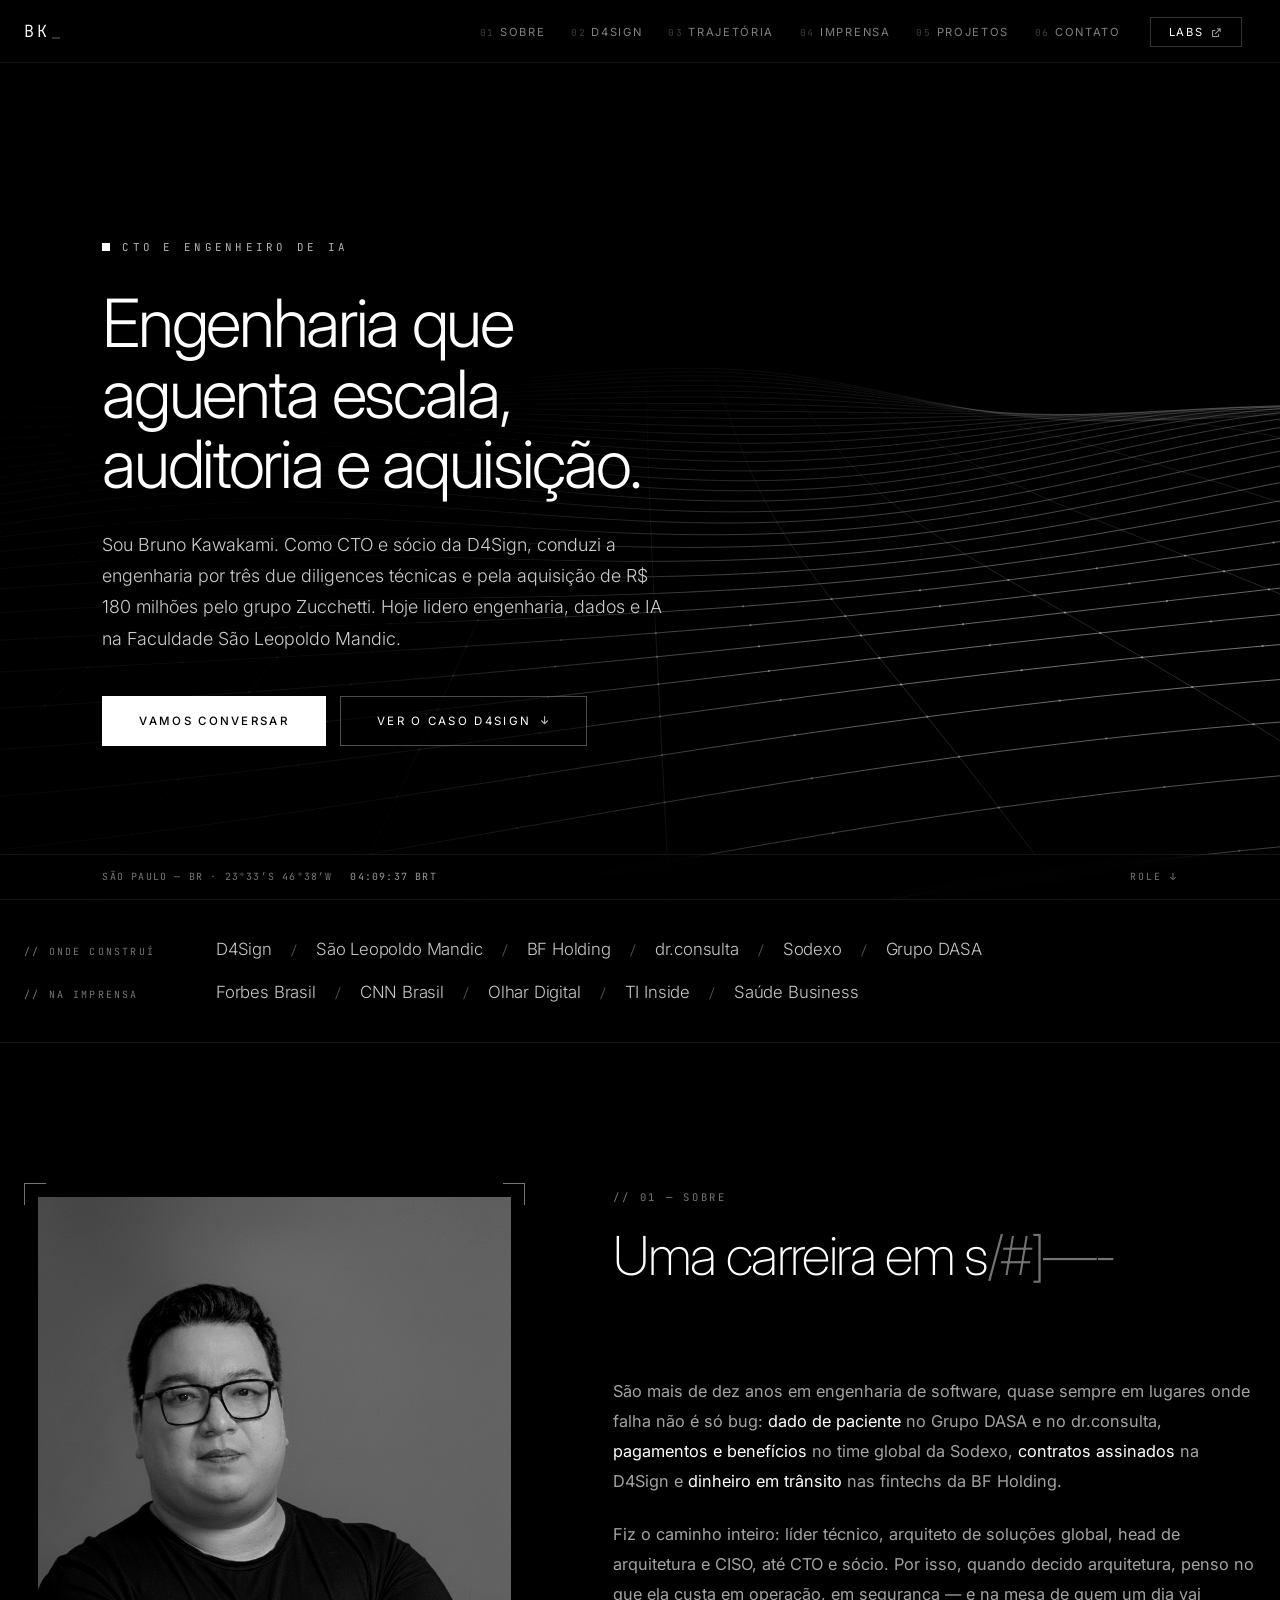
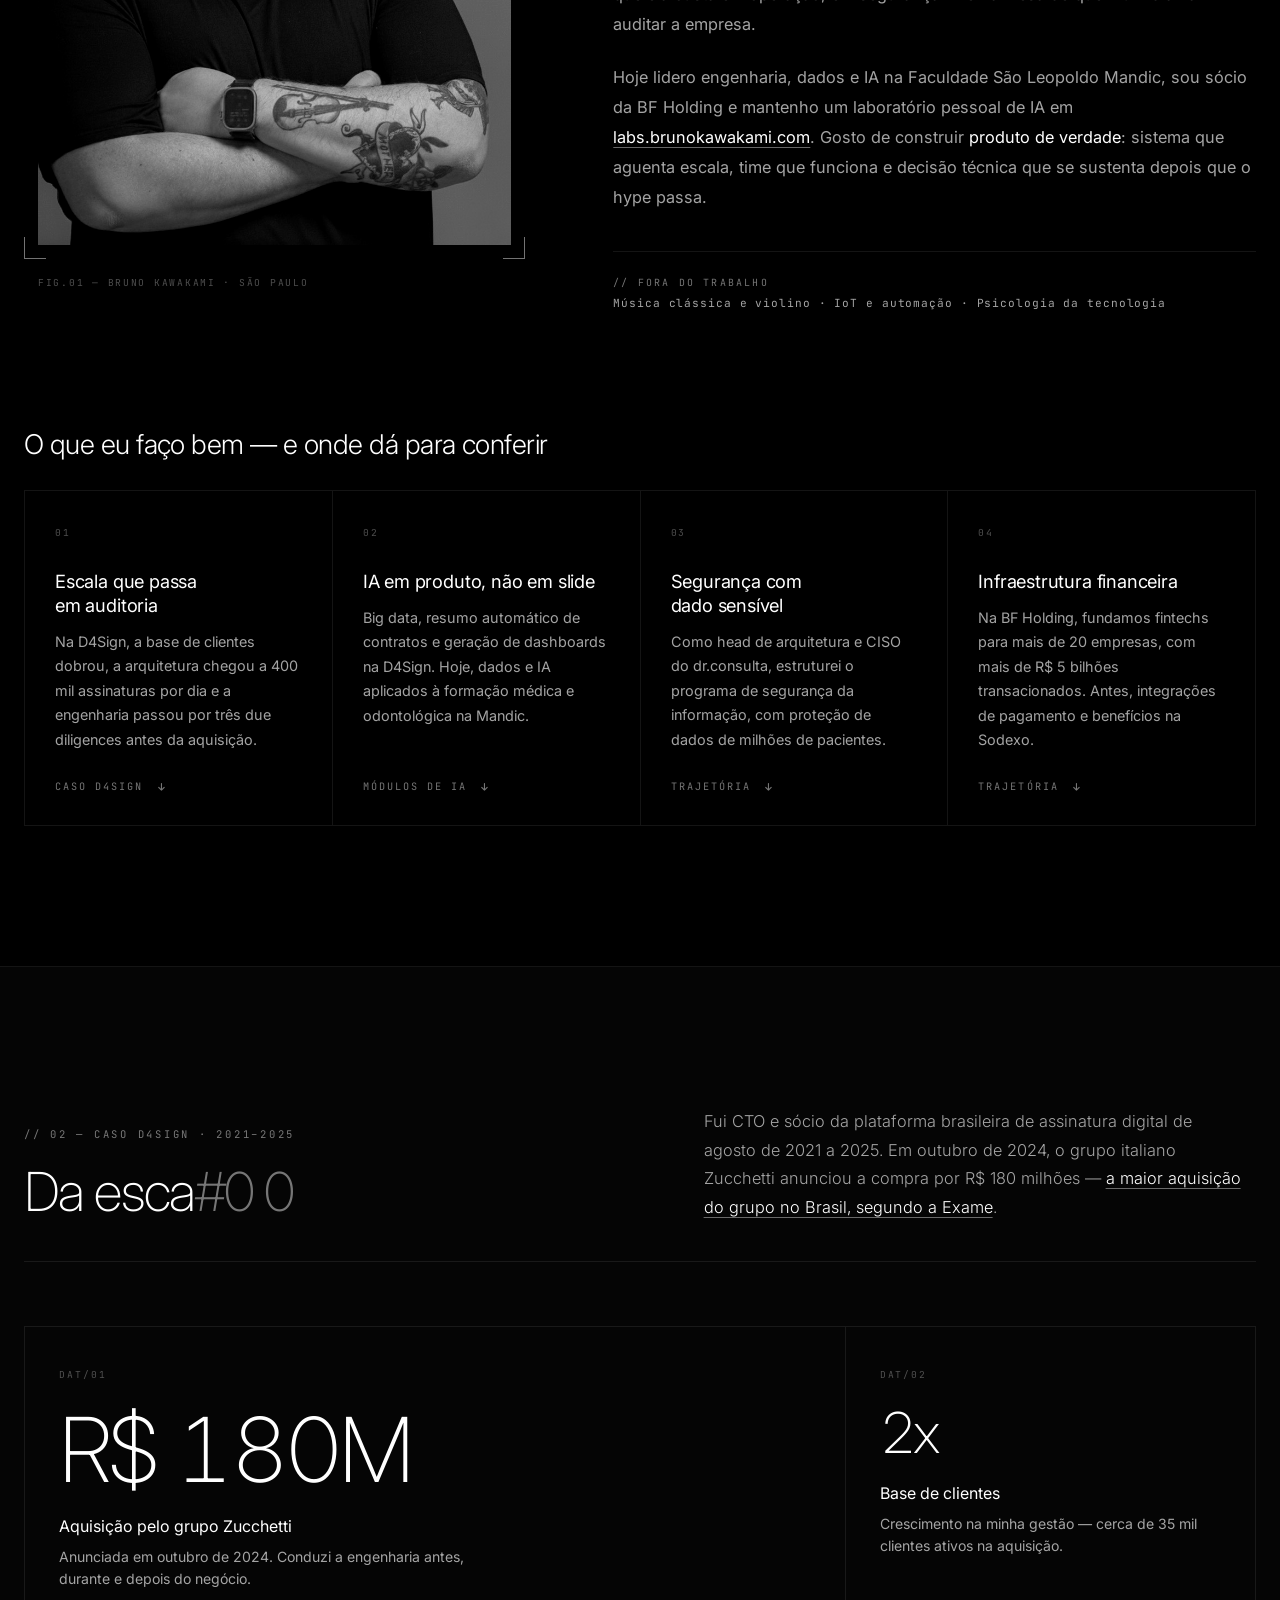
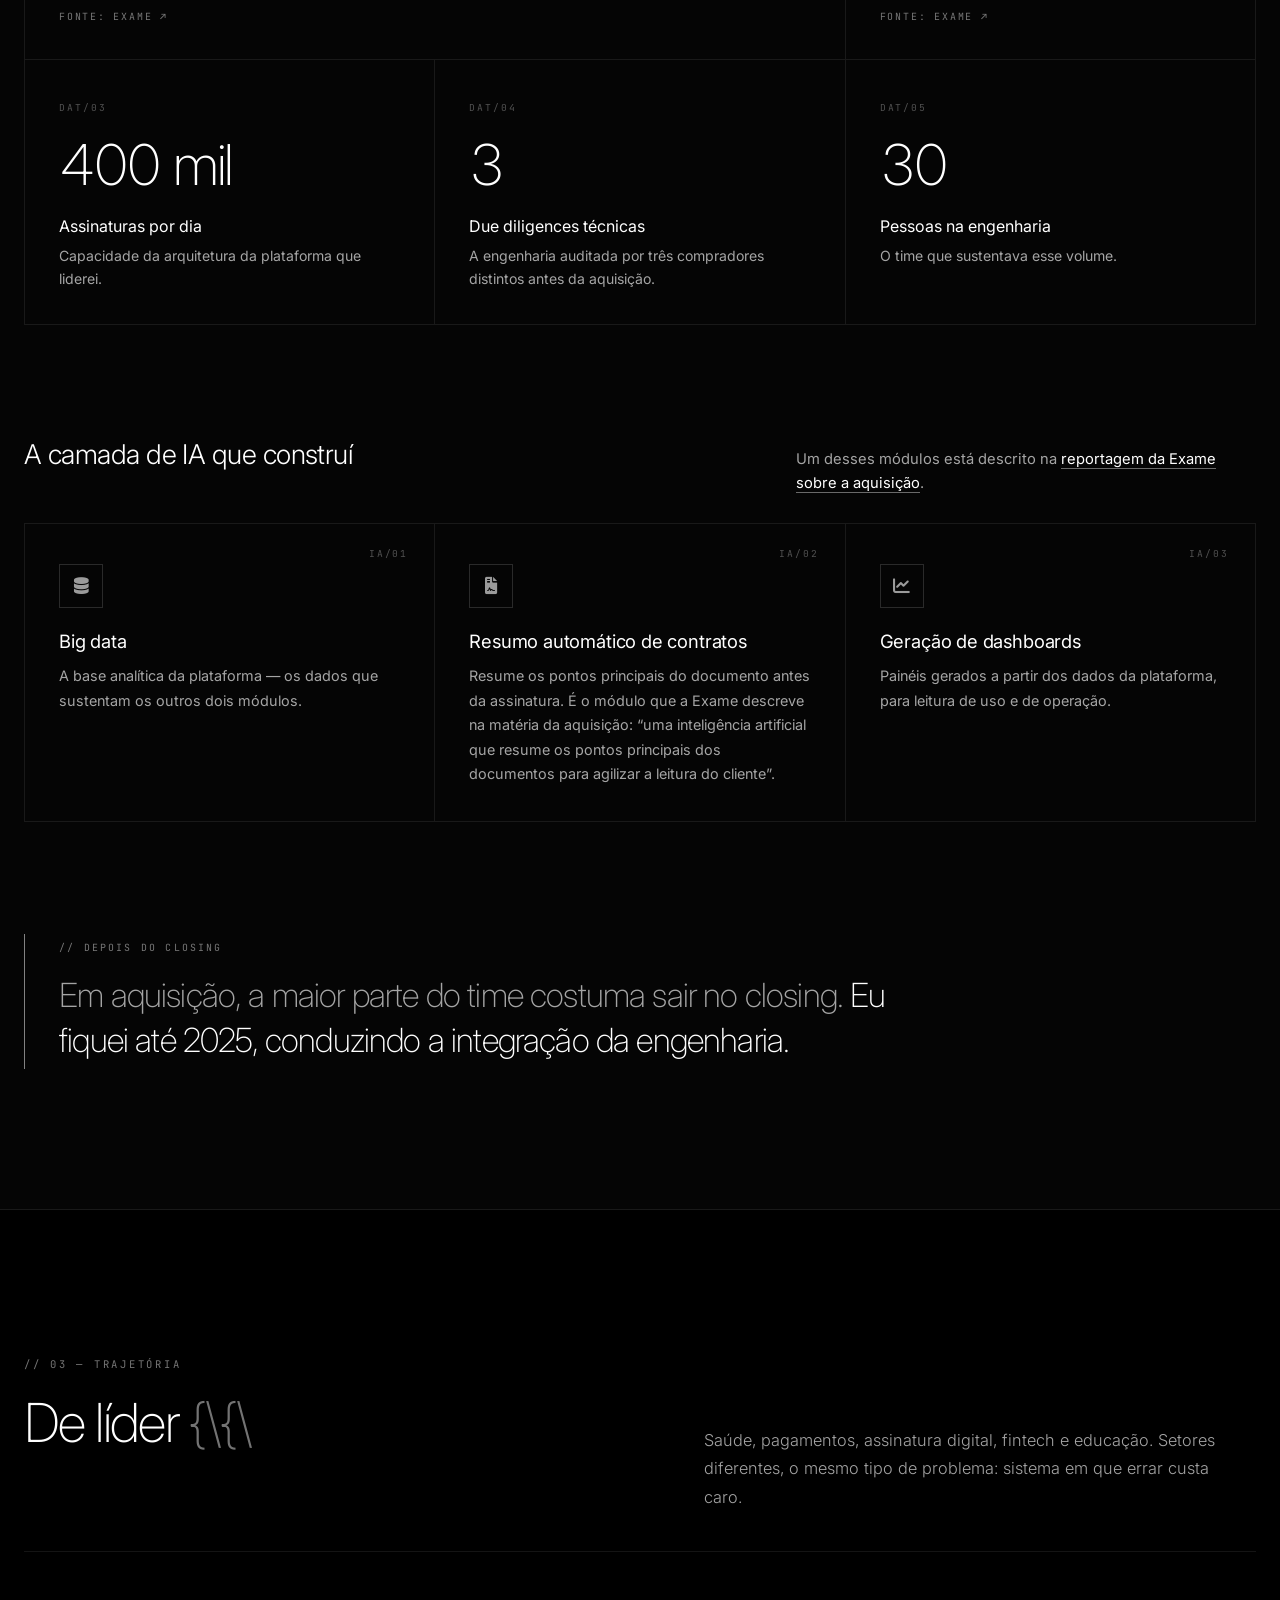
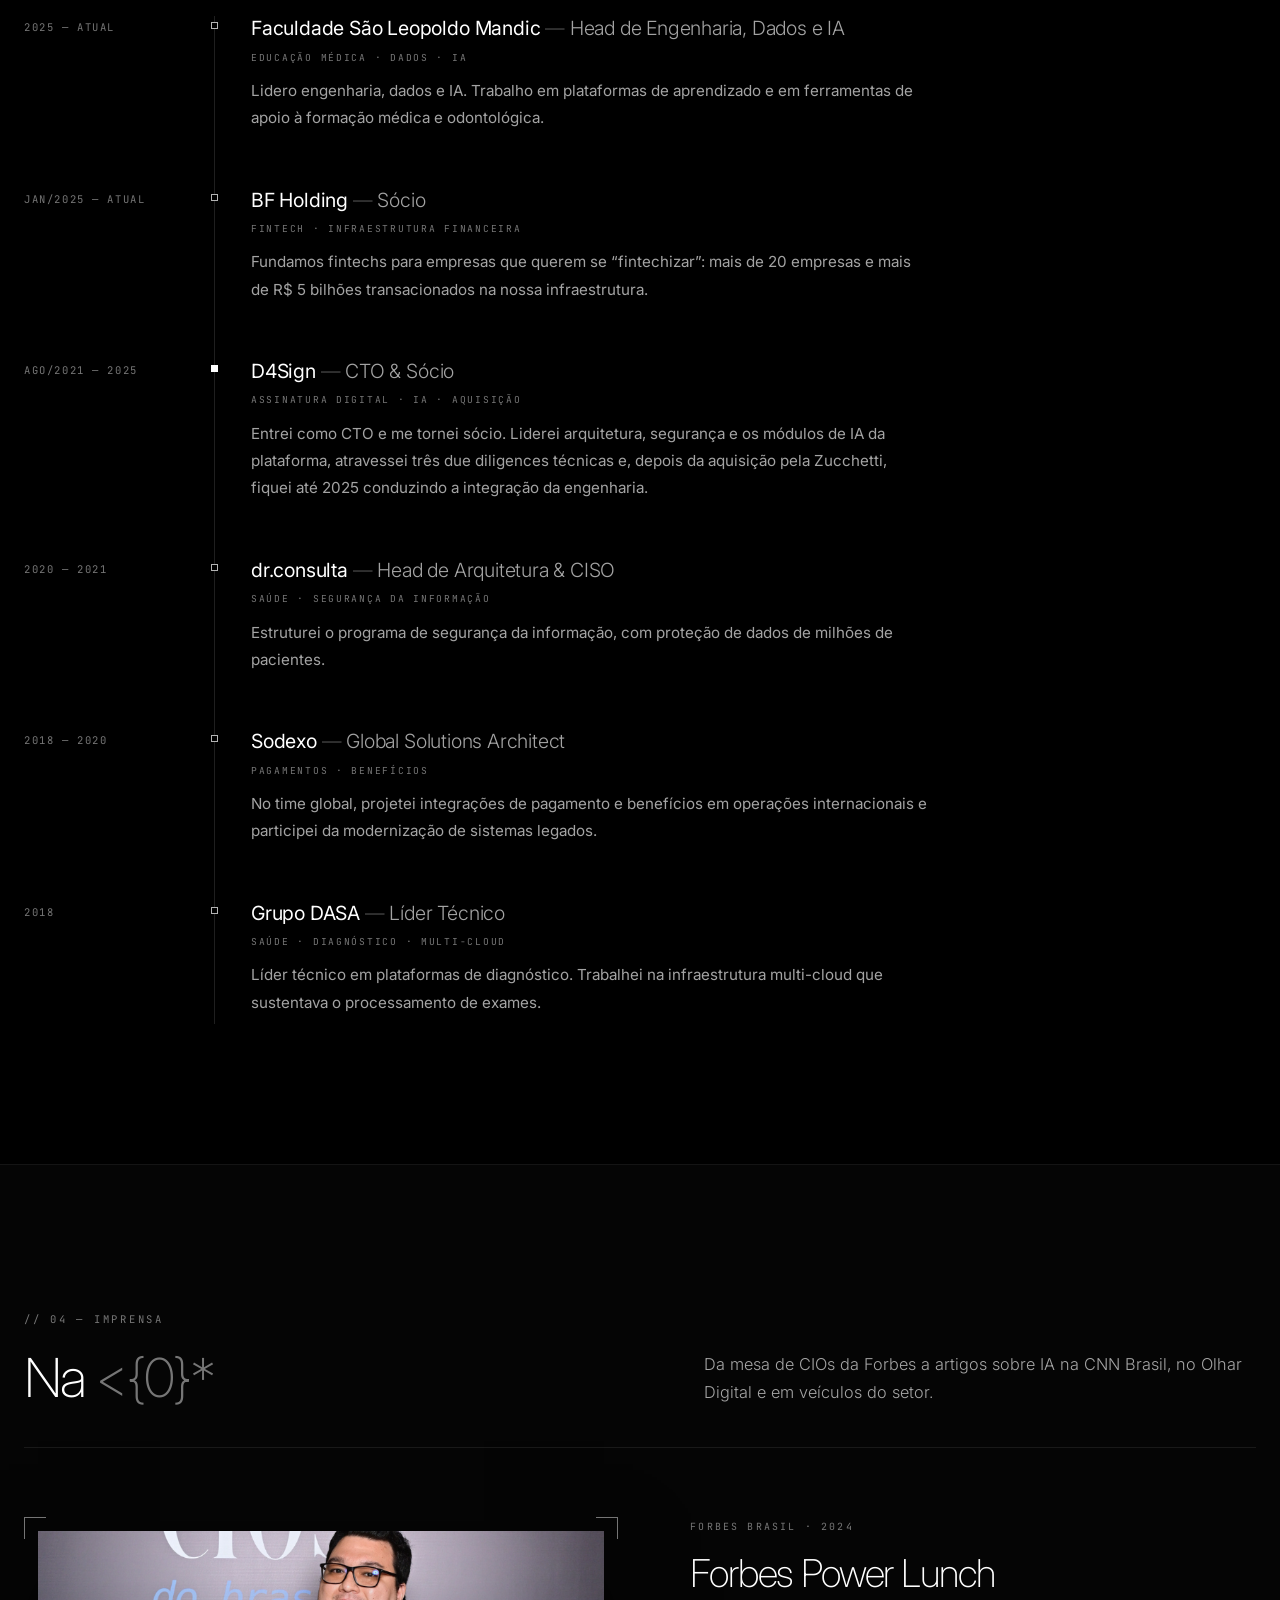
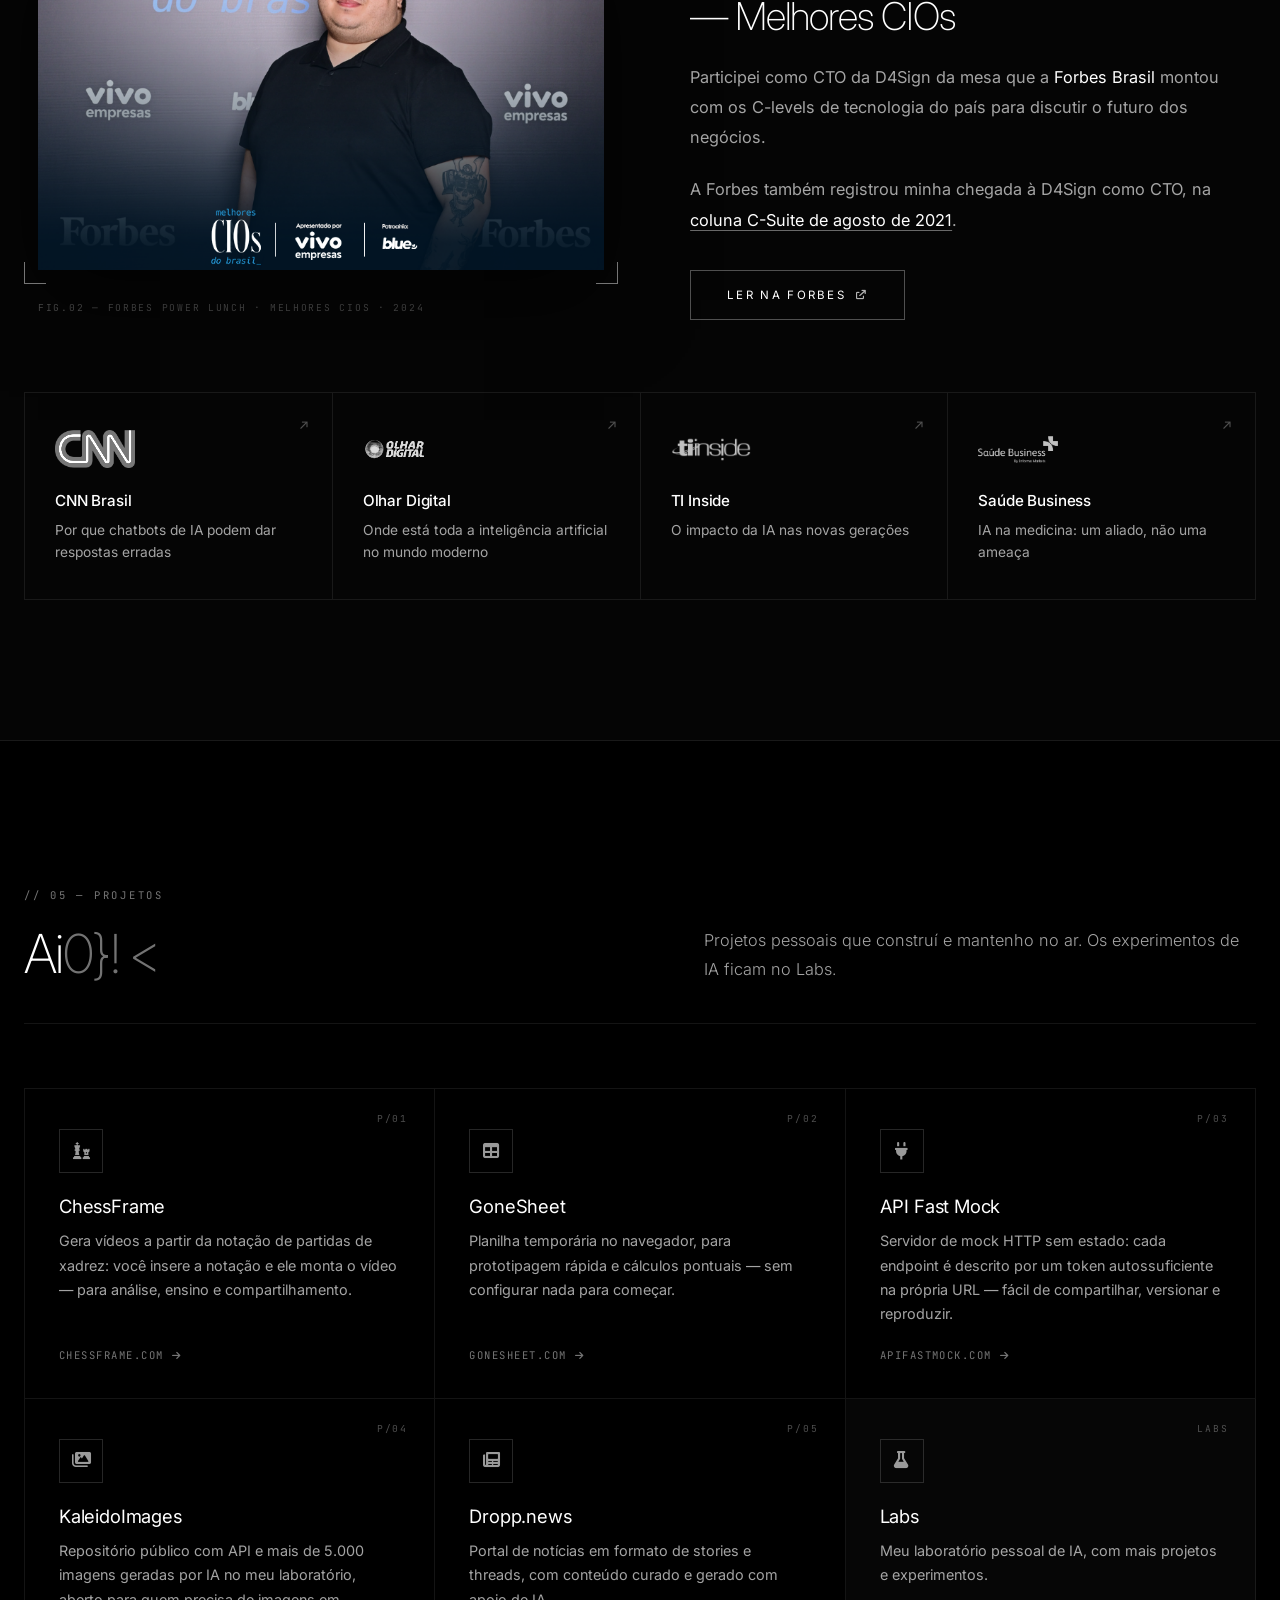
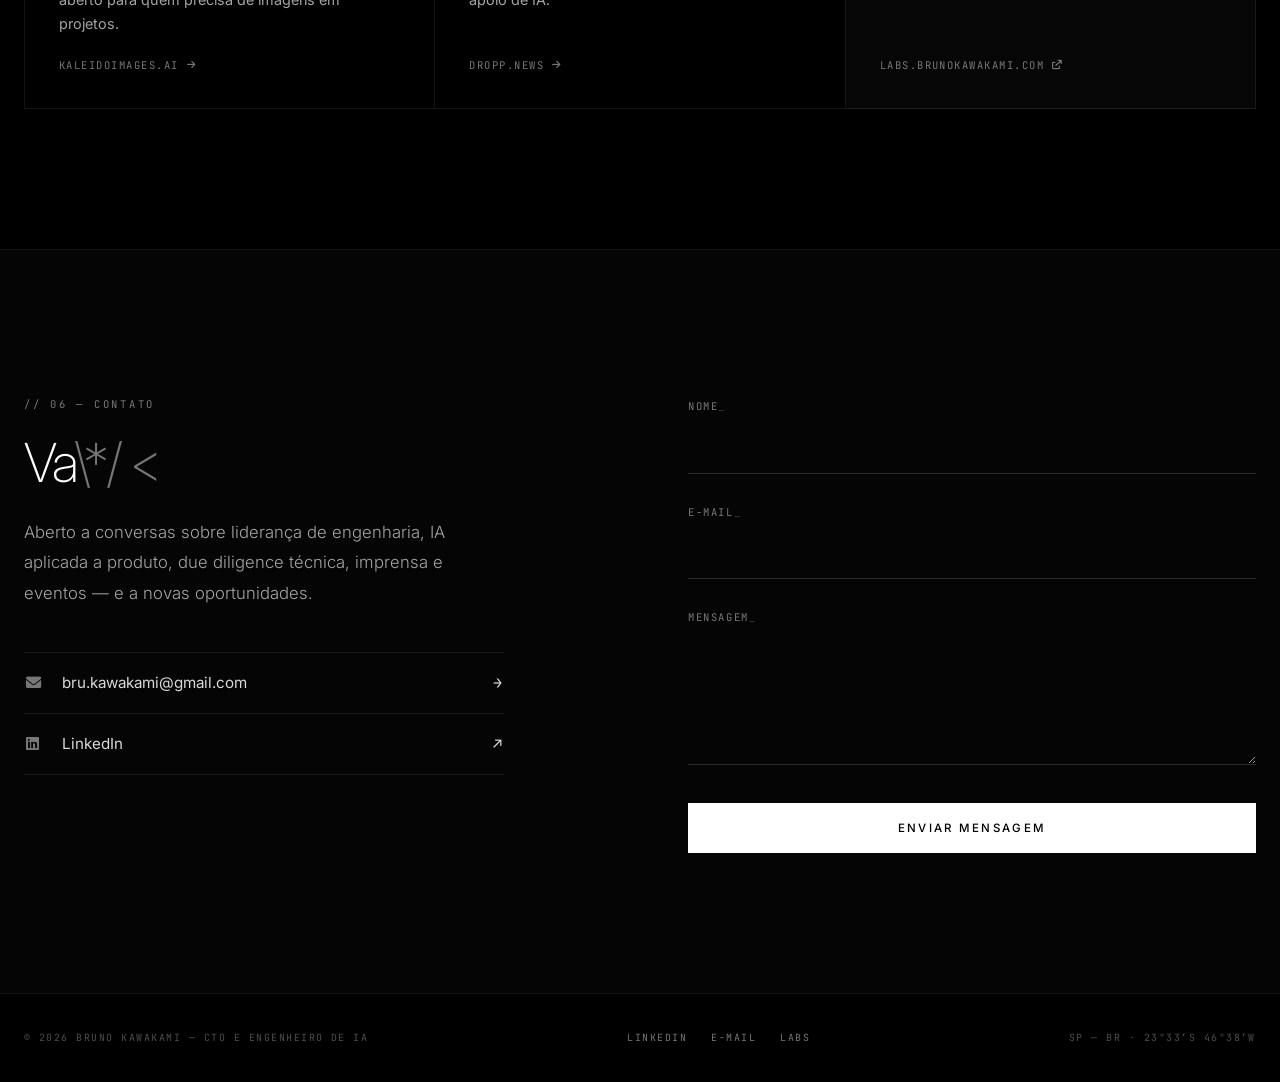
==== commit 57c7dff2: "Reconta o site como uma história só e deixa o hero legível Hero: os três efeitos continuam, mas saem" ====
--- a/index.html
+++ b/index.html
@@ -25,9 +25,9 @@
 
     <!-- SEO: Metatags básicas -->
     <meta name="description"
-        content="Bruno Kawakami — CTO e engenheiro de IA. CTO e sócio da D4Sign de 2021 a 2025: conduzi a engenharia até a aquisição de R$ 180 milhões pelo grupo Zucchetti (2024) e a integração depois dela." />
+        content="Bruno Kawakami — CTO e engenheiro de IA. Como CTO e sócio da D4Sign, conduzi a engenharia por três due diligences técnicas e pela aquisição de R$ 180 milhões pelo grupo Zucchetti. Hoje lidero engenharia, dados e IA na Faculdade São Leopoldo Mandic." />
     <meta name="keywords"
-        content="IA, Inteligência Artificial, Engenharia de Software, Dados, CTO, Liderança Técnica, Arquitetura, Due Diligence Técnica, Assinatura Digital, D4Sign, Zucchetti, Bruno Kawakami" />
+        content="IA, Inteligência Artificial, Engenharia de Software, Dados, CTO, Liderança Técnica, Arquitetura, Due Diligence Técnica, Segurança da Informação, Assinatura Digital, D4Sign, Zucchetti, Bruno Kawakami" />
     <meta name="author" content="Bruno Kawakami" />
     <meta name="robots" content="index, follow" />
     <link rel="canonical" href="https://www.brunokawakami.com" />
@@ -37,7 +37,7 @@
     <meta property="og:url" content="https://www.brunokawakami.com" />
     <meta property="og:title" content="Bruno Kawakami — CTO e Engenheiro de IA" />
     <meta property="og:description"
-        content="CTO e engenheiro de IA. CTO e sócio da D4Sign de 2021 a 2025: conduzi a engenharia até a aquisição de R$ 180 milhões pelo grupo Zucchetti (2024) e a integração depois dela." />
+        content="Engenharia que aguenta escala, auditoria e aquisição. Como CTO e sócio da D4Sign, conduzi a engenharia por três due diligences técnicas e pela aquisição de R$ 180 milhões pelo grupo Zucchetti." />
     <meta property="og:image" content="https://www.brunokawakami.com/foto_bruno.jpeg" />
 
     <!-- Twitter Cards -->
@@ -45,7 +45,7 @@
     <meta name="twitter:url" content="https://www.brunokawakami.com" />
     <meta name="twitter:title" content="Bruno Kawakami — CTO e Engenheiro de IA" />
     <meta name="twitter:description"
-        content="CTO e engenheiro de IA. CTO e sócio da D4Sign de 2021 a 2025: conduzi a engenharia até a aquisição de R$ 180 milhões pelo grupo Zucchetti (2024) e a integração depois dela." />
+        content="Engenharia que aguenta escala, auditoria e aquisição. Como CTO e sócio da D4Sign, conduzi a engenharia por três due diligences técnicas e pela aquisição de R$ 180 milhões pelo grupo Zucchetti." />
     <meta name="twitter:image" content="https://www.brunokawakami.com/foto_bruno.jpeg" />
 
     <!-- Marcação de dados estruturados (JSON-LD) -->
@@ -55,10 +55,17 @@
       "@type": "Person",
       "name": "Bruno Kawakami",
       "url": "https://www.brunokawakami.com",
+      "image": "https://www.brunokawakami.com/foto_bruno.jpeg",
       "jobTitle": "CTO e Engenheiro de IA",
-      "description": "Bruno Kawakami — CTO e engenheiro de IA. Foi CTO e sócio da D4Sign de agosto de 2021 a 2025, conduzindo a engenharia até a aquisição de R$ 180 milhões pelo grupo Zucchetti, anunciada em outubro de 2024, e a integração depois dela. Hoje lidera engenharia, dados e IA na Faculdade São Leopoldo Mandic e é sócio da BF Holding.",
+      "description": "Bruno Kawakami — CTO e engenheiro de IA. Foi CTO e sócio da D4Sign de agosto de 2021 a 2025: conduziu a engenharia por três due diligences técnicas e pela aquisição de R$ 180 milhões pelo grupo Zucchetti, anunciada em outubro de 2024, e pela integração depois dela. Hoje lidera engenharia, dados e IA na Faculdade São Leopoldo Mandic e é sócio da BF Holding.",
+      "worksFor": [
+        { "@type": "Organization", "name": "Faculdade São Leopoldo Mandic" },
+        { "@type": "Organization", "name": "BF Holding" }
+      ],
+      "address": { "@type": "PostalAddress", "addressLocality": "São Paulo", "addressCountry": "BR" },
       "sameAs": [
-        "https://www.linkedin.com/in/bruno-akio-kawakami/"
+        "https://www.linkedin.com/in/bruno-akio-kawakami/",
+        "https://labs.brunokawakami.com"
       ]
     }
     </script>
@@ -79,7 +86,7 @@
 </head>
 
 <body>
-    <a class="skip-link" href="#home">Pular para o conteúdo</a>
+    <a class="skip-link" href="#sobre">Pular para o conteúdo</a>
 
     <!-- Navbar -->
     <nav class="site-nav" id="site-nav">
@@ -93,10 +100,11 @@
 
             <ul class="nav-menu" id="nav-menu">
                 <li><a class="nav-link" href="#sobre"><span class="nav-index mono">01</span>Sobre</a></li>
-                <li><a class="nav-link" href="#jornada"><span class="nav-index mono">02</span>Jornada</a></li>
-                <li><a class="nav-link" href="#projetos"><span class="nav-index mono">03</span>Projetos</a></li>
-                <li><a class="nav-link" href="#engenharia"><span class="nav-index mono">04</span>Engenharia</a></li>
-                <li><a class="nav-link" href="#contato"><span class="nav-index mono">05</span>Contato</a></li>
+                <li><a class="nav-link" href="#d4sign"><span class="nav-index mono">02</span>D4Sign</a></li>
+                <li><a class="nav-link" href="#jornada"><span class="nav-index mono">03</span>Trajetória</a></li>
+                <li><a class="nav-link" href="#imprensa"><span class="nav-index mono">04</span>Imprensa</a></li>
+                <li><a class="nav-link" href="#projetos"><span class="nav-index mono">05</span>Projetos</a></li>
+                <li><a class="nav-link" href="#contato"><span class="nav-index mono">06</span>Contato</a></li>
                 <li><a class="nav-labs" href="https://labs.brunokawakami.com" target="_blank" rel="noopener">Labs <i
                             class="fas fa-arrow-up-right-from-square" aria-hidden="true"></i></a></li>
                 <li class="nav-lang">
@@ -107,7 +115,7 @@
         <div class="nav-progress" id="nav-progress" aria-hidden="true"></div>
     </nav>
 
-    <!-- 1. Hero -->
+    <!-- Hero -->
     <section class="hero-section" id="home">
         <canvas id="flow-canvas" aria-hidden="true"></canvas>
         <div class="hero-overlay" aria-hidden="true"></div>
@@ -117,80 +125,56 @@
                 <span class="hero-badge-dot" aria-hidden="true"></span>
                 <span class="mono">CTO e Engenheiro de IA</span>
             </div>
-            <h1 class="hero-title" data-reveal>Construo e lidero times de engenharia, dados e IA</h1>
+            <h1 class="hero-title" data-reveal>Engenharia que aguenta escala, auditoria e aquisição.</h1>
             <p class="hero-subtitle" data-reveal>
-                Sou Bruno Kawakami. Mais de uma década em engenharia e, nos últimos anos,
-                liderando times. Entrei na D4Sign como CTO em agosto de 2021, me tornei sócio e
-                fiquei até 2025 — conduzindo a engenharia antes e depois da aquisição de
-                R$ 180 milhões pelo grupo Zucchetti.
+                Sou Bruno Kawakami. Como CTO e sócio da D4Sign, conduzi a engenharia por três due diligences
+                técnicas e pela aquisição de R$ 180 milhões pelo grupo Zucchetti. Hoje lidero engenharia,
+                dados e IA na Faculdade São Leopoldo Mandic.
             </p>
             <div class="hero-actions" data-reveal>
-                <a href="#sobre" class="btn btn--primary" data-magnetic>Minha trajetória</a>
-                <a href="https://labs.brunokawakami.com" target="_blank" rel="noopener" class="btn" data-magnetic>
-                    Labs <i class="fas fa-arrow-up-right-from-square" aria-hidden="true"></i>
-                </a>
-            </div>
-        </div>
-
-          <div class="hero-bar mono">
-              <div class="hero-bar-left">
-                  <span class="hero-coords">SÃO PAULO — BR · 23°33′S 46°38′W</span>
-                  <span class="hero-clock" id="hero-clock"></span>
-              </div>
-          </div>
+                <a href="#contato" class="btn btn--solid" data-magnetic>Vamos conversar</a>
+                <a href="#d4sign" class="btn" data-magnetic>Ver o caso D4Sign <i class="fas fa-arrow-down"
+                        aria-hidden="true"></i></a>
+            </div>
+        </div>
+
+        <div class="hero-bar mono">
+            <div class="hero-bar-left">
+                <span class="hero-coords">SÃO PAULO — BR · 23°33′S 46°38′W</span>
+                <span class="hero-clock" id="hero-clock"></span>
+            </div>
+            <a class="hero-scroll" href="#sobre">Role <span aria-hidden="true">↓</span></a>
+        </div>
     </section>
 
-    <!-- 2. Em números -->
-    <section class="section section--alt" id="impacto">
-        <div class="container">
-            <div class="section-header" data-reveal>
-                <div class="section-badge mono">// IMPACTO — 01</div>
-                <h2 class="section-title">Em números</h2>
-                <p class="section-subtitle">Cada número com a origem declarada. Onde existe fonte pública, ela
-                    está no card.</p>
-            </div>
-
-            <div class="stats-grid">
-                <div class="stat-cell" data-reveal>
-                    <div class="stat-index mono">DAT/01</div>
-                    <div class="stat-value" data-countup>R$ 180M</div>
-                    <div class="stat-label">Aquisição da D4Sign pelo grupo Zucchetti, anunciada em outubro de 2024
-                        (<a href="https://exame.com/negocios/multinacional-italiana-faz-sua-maior-aquisicao-no-brasil-r-180-milhoes-por-assinaturas-digitais/" target="_blank" rel="noopener">Exame</a>)</div>
-                </div>
-                <div class="stat-cell" data-reveal>
-                    <div class="stat-index mono">DAT/02</div>
-                    <div class="stat-value" data-countup>400 mil</div>
-                    <div class="stat-label">Assinaturas por dia — capacidade da arquitetura da plataforma que liderei
-                    </div>
-                </div>
-                <div class="stat-cell" data-reveal>
-                    <div class="stat-index mono">DAT/03</div>
-                    <div class="stat-value" data-countup>2x</div>
-                    <div class="stat-label">Crescimento da base de clientes na minha gestão — cerca de 35 mil ativos na
-                        aquisição (<a href="https://exame.com/negocios/multinacional-italiana-faz-sua-maior-aquisicao-no-brasil-r-180-milhoes-por-assinaturas-digitais/" target="_blank" rel="noopener">Exame</a>)</div>
-                </div>
-                <div class="stat-cell" data-reveal>
-                    <div class="stat-index mono">DAT/04</div>
-                    <div class="stat-value" data-countup>3</div>
-                    <div class="stat-label">Due diligences técnicas — a engenharia auditada por três compradores
-                        distintos antes da aquisição</div>
-                </div>
-                <div class="stat-cell" data-reveal>
-                    <div class="stat-index mono">DAT/05</div>
-                    <div class="stat-value" data-countup>R$ 5 bi+</div>
-                    <div class="stat-label">Transacionados na infraestrutura das fintechs construídas pela BF Holding
-                    </div>
-                </div>
-                <div class="stat-cell" data-reveal>
-                    <div class="stat-index mono">DAT/06</div>
-                    <div class="stat-value" data-countup>30</div>
-                    <div class="stat-label">Pessoas no time de engenharia da D4Sign sustentando esse volume</div>
-                </div>
+    <!-- Faixa de prova: onde construí e onde apareci -->
+    <section class="proof-band" aria-label="Onde construí e na imprensa">
+        <div class="container proof-band-inner">
+            <div class="proof-row" data-reveal>
+                <span class="proof-label mono">// Onde construí</span>
+                <ul class="proof-list">
+                    <li>D4Sign</li>
+                    <li>São Leopoldo Mandic</li>
+                    <li>BF Holding</li>
+                    <li>dr.consulta</li>
+                    <li>Sodexo</li>
+                    <li>Grupo DASA</li>
+                </ul>
+            </div>
+            <div class="proof-row" data-reveal>
+                <span class="proof-label mono">// Na imprensa</span>
+                <ul class="proof-list">
+                    <li>Forbes Brasil</li>
+                    <li>CNN Brasil</li>
+                    <li>Olhar Digital</li>
+                    <li>TI Inside</li>
+                    <li>Saúde Business</li>
+                </ul>
             </div>
         </div>
     </section>
 
-    <!-- 3. Sobre mim -->
+    <!-- 01. Sobre -->
     <section class="section" id="sobre">
         <div class="container">
             <div class="about-layout">
@@ -206,48 +190,146 @@
                 </figure>
 
                 <div class="about-text" data-reveal>
-                    <div class="section-badge mono">// SOBRE MIM — 02</div>
-                    <h2 class="section-title">Sobre mim</h2>
+                    <div class="section-badge mono">// 01 — SOBRE</div>
+                    <h2 class="section-title">Uma carreira em sistemas onde errar custa caro</h2>
                     <div class="prose">
                         <p>
-                            Trabalho com engenharia de software há mais de uma década. Nos últimos anos,
-                            liderando times — arquitetura, dados, IA e segurança — em empresas de portes
-                            e setores bem diferentes.
+                            São mais de dez anos em engenharia de software, quase sempre em lugares onde falha
+                            não é só bug: <strong>dado de paciente</strong> no Grupo DASA e no dr.consulta,
+                            <strong>pagamentos e benefícios</strong> no time global da Sodexo,
+                            <strong>contratos assinados</strong> na D4Sign e <strong>dinheiro em
+                                trânsito</strong> nas fintechs da BF Holding.
                         </p>
                         <p>
-                            Entrei na <span class="hl">D4Sign</span> como CTO em agosto de 2021 e me tornei sócio.
-                            A plataforma brasileira de assinatura digital foi comprada pelo grupo italiano Zucchetti
-                            por R$ 180 milhões, em anúncio de outubro de 2024, e permaneci até 2025 conduzindo a
-                            integração da engenharia — a maior parte do time costuma sair no closing.
+                            Fiz o caminho inteiro: líder técnico, arquiteto de soluções global, head de arquitetura
+                            e CISO, até CTO e sócio. Por isso, quando decido arquitetura, penso no que ela custa em
+                            operação, em segurança — e na mesa de quem um dia vai auditar a empresa.
                         </p>
                         <p>
-                            Hoje lidero engenharia, dados e IA na Faculdade São Leopoldo Mandic e sou sócio da
-                            BF Holding, onde fundamos fintechs para empresas que querem se “fintechizar”: mais de
-                            20 empresas e mais de R$ 5 bilhões transacionados na nossa infraestrutura. Mantenho
-                            também um laboratório pessoal de IA em
+                            Hoje lidero engenharia, dados e IA na Faculdade São Leopoldo Mandic, sou sócio da
+                            BF Holding e mantenho um laboratório pessoal de IA em
                             <a href="https://labs.brunokawakami.com" target="_blank"
-                                rel="noopener">labs.brunokawakami.com</a>.
-                        </p>
-                        <p>
-                            Gosto de construir <strong>produto de verdade</strong>: sistema que aguenta escala,
-                            time que funciona e decisão técnica que se sustenta depois que o hype passa.
-                        </p>
-                    </div>
-                </div>
+                                rel="noopener">labs.brunokawakami.com</a>. Gosto de construir
+                            <strong>produto de verdade</strong>: sistema que aguenta escala, time que funciona e
+                            decisão técnica que se sustenta depois que o hype passa.
+                        </p>
+                    </div>
+                    <p class="about-aside mono">
+                        <span class="about-aside-label">// Fora do trabalho</span>
+                        Música clássica e violino · IoT e automação · Psicologia da tecnologia
+                    </p>
+                </div>
+            </div>
+
+            <div class="sub-header" data-reveal>
+                <h3 class="sub-title">O que eu faço bem — e onde dá para conferir</h3>
+            </div>
+
+            <div class="cap-grid">
+                <a class="cap-card" href="#d4sign" data-reveal>
+                    <span class="cap-index mono">01</span>
+                    <h4>Escala que passa em auditoria</h4>
+                    <p>
+                        Na D4Sign, a base de clientes dobrou, a arquitetura chegou a 400 mil assinaturas por dia
+                        e a engenharia passou por três due diligences antes da aquisição.
+                    </p>
+                    <span class="cap-proof mono">Caso D4Sign <i class="fas fa-arrow-down" aria-hidden="true"></i></span>
+                </a>
+
+                <a class="cap-card" href="#d4sign-ia" data-reveal>
+                    <span class="cap-index mono">02</span>
+                    <h4>IA em produto, não em slide</h4>
+                    <p>
+                        Big data, resumo automático de contratos e geração de dashboards na D4Sign. Hoje, dados e
+                        IA aplicados à formação médica e odontológica na Mandic.
+                    </p>
+                    <span class="cap-proof mono">Módulos de IA <i class="fas fa-arrow-down" aria-hidden="true"></i></span>
+                </a>
+
+                <a class="cap-card" href="#jornada" data-reveal>
+                    <span class="cap-index mono">03</span>
+                    <h4>Segurança com dado sensível</h4>
+                    <p>
+                        Como head de arquitetura e CISO do dr.consulta, estruturei o programa de segurança da
+                        informação, com proteção de dados de milhões de pacientes.
+                    </p>
+                    <span class="cap-proof mono">Trajetória <i class="fas fa-arrow-down" aria-hidden="true"></i></span>
+                </a>
+
+                <a class="cap-card" href="#jornada" data-reveal>
+                    <span class="cap-index mono">04</span>
+                    <h4>Infraestrutura financeira</h4>
+                    <p>
+                        Na BF Holding, fundamos fintechs para mais de 20 empresas, com mais de R$ 5 bilhões
+                        transacionados. Antes, integrações de pagamento e benefícios na Sodexo.
+                    </p>
+                    <span class="cap-proof mono">Trajetória <i class="fas fa-arrow-down" aria-hidden="true"></i></span>
+                </a>
             </div>
         </div>
     </section>
 
-    <!-- 4. Módulos de IA da D4Sign -->
-    <section class="section section--alt" id="ia-d4sign">
+    <!-- 02. Caso D4Sign -->
+    <section class="section section--alt" id="d4sign">
         <div class="container">
             <div class="section-header" data-reveal>
-                <div class="section-badge mono">// IA NA D4SIGN — 03</div>
-                <h2 class="section-title">Os módulos de IA que construí</h2>
+                <div>
+                    <div class="section-badge mono">// 02 — CASO D4SIGN · 2021–2025</div>
+                    <h2 class="section-title">Da escala à aquisição</h2>
+                </div>
                 <p class="section-subtitle">
-                    A camada de IA da plataforma de assinatura digital. Um desses módulos está descrito na
-                    <a href="https://exame.com/negocios/multinacional-italiana-faz-sua-maior-aquisicao-no-brasil-r-180-milhoes-por-assinaturas-digitais/" target="_blank" rel="noopener">reportagem da Exame
-                        sobre a aquisição</a>.
+                    Fui CTO e sócio da plataforma brasileira de assinatura digital de agosto de 2021 a 2025. Em
+                    outubro de 2024, o grupo italiano Zucchetti anunciou a compra por R$ 180 milhões —
+                    <a href="https://exame.com/negocios/multinacional-italiana-faz-sua-maior-aquisicao-no-brasil-r-180-milhoes-por-assinaturas-digitais/"
+                        target="_blank" rel="noopener">a maior aquisição do grupo no Brasil, segundo a Exame</a>.
+                </p>
+            </div>
+
+            <div class="stats-grid">
+                <div class="stat-cell stat-cell--wide" data-reveal>
+                    <div class="stat-index mono">DAT/01</div>
+                    <div class="stat-value" data-countup>R$ 180M</div>
+                    <div class="stat-title">Aquisição pelo grupo Zucchetti</div>
+                    <p class="stat-label">Anunciada em outubro de 2024. Conduzi a engenharia antes, durante e depois
+                        do negócio.</p>
+                    <a class="stat-source mono" href="https://exame.com/negocios/multinacional-italiana-faz-sua-maior-aquisicao-no-brasil-r-180-milhoes-por-assinaturas-digitais/"
+                        target="_blank" rel="noopener">Fonte: Exame ↗</a>
+                </div>
+                <div class="stat-cell" data-reveal>
+                    <div class="stat-index mono">DAT/02</div>
+                    <div class="stat-value" data-countup>2x</div>
+                    <div class="stat-title">Base de clientes</div>
+                    <p class="stat-label">Crescimento na minha gestão — cerca de 35 mil clientes ativos na aquisição.
+                    </p>
+                    <a class="stat-source mono" href="https://exame.com/negocios/multinacional-italiana-faz-sua-maior-aquisicao-no-brasil-r-180-milhoes-por-assinaturas-digitais/"
+                        target="_blank" rel="noopener">Fonte: Exame ↗</a>
+                </div>
+                <div class="stat-cell" data-reveal>
+                    <div class="stat-index mono">DAT/03</div>
+                    <div class="stat-value" data-countup>400 mil</div>
+                    <div class="stat-title">Assinaturas por dia</div>
+                    <p class="stat-label">Capacidade da arquitetura da plataforma que liderei.</p>
+                </div>
+                <div class="stat-cell" data-reveal>
+                    <div class="stat-index mono">DAT/04</div>
+                    <div class="stat-value" data-countup>3</div>
+                    <div class="stat-title">Due diligences técnicas</div>
+                    <p class="stat-label">A engenharia auditada por três compradores distintos antes da aquisição.</p>
+                </div>
+                <div class="stat-cell" data-reveal>
+                    <div class="stat-index mono">DAT/05</div>
+                    <div class="stat-value" data-countup>30</div>
+                    <div class="stat-title">Pessoas na engenharia</div>
+                    <p class="stat-label">O time que sustentava esse volume.</p>
+                </div>
+            </div>
+
+            <div class="sub-header" id="d4sign-ia" data-reveal>
+                <h3 class="sub-title">A camada de IA que construí</h3>
+                <p class="sub-text">
+                    Um desses módulos está descrito na
+                    <a href="https://exame.com/negocios/multinacional-italiana-faz-sua-maior-aquisicao-no-brasil-r-180-milhoes-por-assinaturas-digitais/"
+                        target="_blank" rel="noopener">reportagem da Exame sobre a aquisição</a>.
                 </p>
             </div>
 
@@ -286,32 +368,133 @@
                     </p>
                 </article>
             </div>
+
+            <blockquote class="closing-note" data-reveal>
+                <span class="closing-label mono">// Depois do closing</span>
+                <p>
+                    Em aquisição, a maior parte do time costuma sair no closing.
+                    <span>Eu fiquei até 2025, conduzindo a integração da engenharia.</span>
+                </p>
+            </blockquote>
         </div>
     </section>
 
-    <!-- 5. Forbes -->
-    <section class="section" id="forbes">
+    <!-- 03. Trajetória -->
+    <section class="section" id="jornada">
         <div class="container">
-            <div class="forbes-layout">
-                <div data-reveal>
-                    <div class="section-badge mono">// FORBES — 04</div>
-                    <h2 class="section-title">Forbes Power Lunch</h2>
-                    <div class="prose">
-                        <p>
-                            Participei do <a href="https://forbes.com.br/last/2024/09/c-levels-da-tecnologia-discutem-o-futuro-dos-negocios-no-forbes-power-lunch-melhores-cios/" target="_blank"
-                                rel="noopener">Forbes Power Lunch — Melhores CIOs</a>, em 2024, como CTO da D4Sign:
-                            a mesa que a <span class="hl">Forbes Brasil</span> montou com os C-levels de tecnologia
-                            do país para discutir o futuro dos negócios.
-                        </p>
-                        <p>
-                            A Forbes também registrou minha chegada à D4Sign como CTO, na
-                            <a href="https://forbes.com.br/carreira/2021/08/c-suite-adriana-vieira-e-a-nova-diretora-da-nespresso-professional-no-brasil/" target="_blank" rel="noopener">coluna
-                                C-Suite de agosto de 2021</a>.
-                        </p>
-                    </div>
-                </div>
-
-                <figure class="figure-plate" data-reveal>
+            <div class="section-header" data-reveal>
+                <div>
+                    <div class="section-badge mono">// 03 — TRAJETÓRIA</div>
+                    <h2 class="section-title">De líder técnico a CTO e sócio</h2>
+                </div>
+                <p class="section-subtitle">
+                    Saúde, pagamentos, assinatura digital, fintech e educação. Setores diferentes, o mesmo tipo de
+                    problema: sistema em que errar custa caro.
+                </p>
+            </div>
+
+            <div class="timeline">
+                <div class="timeline-row" data-reveal>
+                    <div class="timeline-date mono">2025 — Atual</div>
+                    <div class="timeline-body">
+                        <span class="timeline-node" aria-hidden="true"></span>
+                        <h4 class="timeline-title">Faculdade São Leopoldo Mandic <span class="timeline-role">Head de
+                                Engenharia, Dados e IA</span></h4>
+                        <p class="timeline-tags mono">Educação médica · Dados · IA</p>
+                        <p class="timeline-description">
+                            Lidero engenharia, dados e IA. Trabalho em plataformas de aprendizado
+                            e em ferramentas de apoio à formação médica e odontológica.
+                        </p>
+                    </div>
+                </div>
+
+                <div class="timeline-row" data-reveal>
+                    <div class="timeline-date mono">Jan/2025 — Atual</div>
+                    <div class="timeline-body">
+                        <span class="timeline-node" aria-hidden="true"></span>
+                        <h4 class="timeline-title">BF Holding <span class="timeline-role">Sócio</span></h4>
+                        <p class="timeline-tags mono">Fintech · Infraestrutura financeira</p>
+                        <p class="timeline-description">
+                            Fundamos fintechs para empresas que querem se “fintechizar”: mais de 20 empresas e
+                            mais de R$ 5 bilhões transacionados na nossa infraestrutura.
+                        </p>
+                    </div>
+                </div>
+
+                <div class="timeline-row timeline-row--key" data-reveal>
+                    <div class="timeline-date mono">Ago/2021 — 2025</div>
+                    <div class="timeline-body">
+                        <span class="timeline-node" aria-hidden="true"></span>
+                        <h4 class="timeline-title">D4Sign <span class="timeline-role">CTO &amp; Sócio</span></h4>
+                        <p class="timeline-tags mono">Assinatura digital · IA · Aquisição</p>
+                        <p class="timeline-description">
+                            Entrei como CTO e me tornei sócio. Liderei arquitetura, segurança e os módulos de IA
+                            da plataforma, atravessei três due diligences técnicas e, depois da aquisição pela
+                            Zucchetti, fiquei até 2025 conduzindo a integração da engenharia.
+                        </p>
+                    </div>
+                </div>
+
+                <div class="timeline-row" data-reveal>
+                    <div class="timeline-date mono">2020 — 2021</div>
+                    <div class="timeline-body">
+                        <span class="timeline-node" aria-hidden="true"></span>
+                        <h4 class="timeline-title">dr.consulta <span class="timeline-role">Head de Arquitetura &amp;
+                                CISO</span></h4>
+                        <p class="timeline-tags mono">Saúde · Segurança da informação</p>
+                        <p class="timeline-description">
+                            Estruturei o programa de segurança da informação, com proteção de dados de milhões
+                            de pacientes.
+                        </p>
+                    </div>
+                </div>
+
+                <div class="timeline-row" data-reveal>
+                    <div class="timeline-date mono">2018 — 2020</div>
+                    <div class="timeline-body">
+                        <span class="timeline-node" aria-hidden="true"></span>
+                        <h4 class="timeline-title">Sodexo <span class="timeline-role">Global Solutions
+                                Architect</span></h4>
+                        <p class="timeline-tags mono">Pagamentos · Benefícios</p>
+                        <p class="timeline-description">
+                            No time global, projetei integrações de pagamento e benefícios em operações
+                            internacionais e participei da modernização de sistemas legados.
+                        </p>
+                    </div>
+                </div>
+
+                <div class="timeline-row timeline-row--last" data-reveal>
+                    <div class="timeline-date mono">2018</div>
+                    <div class="timeline-body">
+                        <span class="timeline-node" aria-hidden="true"></span>
+                        <h4 class="timeline-title">Grupo DASA <span class="timeline-role">Líder Técnico</span></h4>
+                        <p class="timeline-tags mono">Saúde · Diagnóstico · Multi-cloud</p>
+                        <p class="timeline-description">
+                            Líder técnico em plataformas de diagnóstico. Trabalhei na infraestrutura
+                            multi-cloud que sustentava o processamento de exames.
+                        </p>
+                    </div>
+                </div>
+            </div>
+        </div>
+    </section>
+
+    <!-- 04. Imprensa -->
+    <section class="section section--alt" id="imprensa">
+        <div class="container">
+            <div class="section-header" data-reveal>
+                <div>
+                    <div class="section-badge mono">// 04 — IMPRENSA</div>
+                    <h2 class="section-title">Na imprensa</h2>
+                </div>
+                <p class="section-subtitle">
+                    Da mesa de CIOs da Forbes a artigos sobre IA na CNN Brasil, no Olhar Digital e em veículos do
+                    setor.
+                </p>
+            </div>
+
+            <article class="press-feature" data-reveal>
+                <figure class="figure-plate">
                     <div class="frame">
                         <span class="frame-corner frame-corner--tl" aria-hidden="true"></span>
                         <span class="frame-corner frame-corner--tr" aria-hidden="true"></span>
@@ -324,18 +507,27 @@
                     <figcaption class="figure-caption mono">FIG.02 — FORBES POWER LUNCH · MELHORES CIOS · 2024
                     </figcaption>
                 </figure>
-            </div>
-        </div>
-    </section>
-
-    <!-- 6. Na mídia -->
-    <section class="section section--alt" id="midia">
-        <div class="container">
-            <div class="section-header" data-reveal>
-                <div class="section-badge mono">// MÍDIA — 05</div>
-                <h2 class="section-title">Na mídia</h2>
-                <p class="section-subtitle">Artigos e participações em veículos do setor.</p>
-            </div>
+
+                <div class="press-feature-text">
+                    <span class="press-kicker mono">Forbes Brasil · 2024</span>
+                    <h3 class="press-title">Forbes Power Lunch — Melhores CIOs</h3>
+                    <div class="prose">
+                        <p>
+                            Participei como CTO da D4Sign da mesa que a <strong>Forbes Brasil</strong> montou com os
+                            C-levels de tecnologia do país para discutir o futuro dos negócios.
+                        </p>
+                        <p>
+                            A Forbes também registrou minha chegada à D4Sign como CTO, na
+                            <a href="https://forbes.com.br/carreira/2021/08/c-suite-adriana-vieira-e-a-nova-diretora-da-nespresso-professional-no-brasil/"
+                                target="_blank" rel="noopener">coluna C-Suite de agosto de 2021</a>.
+                        </p>
+                    </div>
+                    <a class="btn press-cta" target="_blank" rel="noopener"
+                        href="https://forbes.com.br/last/2024/09/c-levels-da-tecnologia-discutem-o-futuro-dos-negocios-no-forbes-power-lunch-melhores-cios/">
+                        Ler na Forbes <i class="fas fa-arrow-up-right-from-square" aria-hidden="true"></i>
+                    </a>
+                </div>
+            </article>
 
             <div class="media-grid">
                 <a class="media-card" data-reveal target="_blank" rel="noopener"
@@ -347,17 +539,9 @@
                 </a>
 
                 <a class="media-card" data-reveal target="_blank" rel="noopener"
-                    href="https://www.saudebusiness.com/artigos/ia-na-medicina-um-aliado-nao-uma-ameaca/">
-                    <span class="card-arrow mono" aria-hidden="true">↗</span>
-                    <img src="saude.png" alt="Saúde Business" class="media-logo" loading="lazy" />
-                    <h5>Saúde Business</h5>
-                    <p>IA na medicina: um aliado, não uma ameaça</p>
-                </a>
-
-                <a class="media-card" data-reveal target="_blank" rel="noopener"
                     href="https://olhardigital.com.br/2022/08/17/colunistas/onde-esta-toda-inteligencia-artificial-no-mundo-moderno/">
                     <span class="card-arrow mono" aria-hidden="true">↗</span>
-                    <img src="olhar.jpg" alt="Olhar Digital" class="media-logo" loading="lazy" />
+                    <img src="olhar.jpg" alt="Olhar Digital" class="media-logo media-logo--knockout" loading="lazy" />
                     <h5>Olhar Digital</h5>
                     <p>Onde está toda a inteligência artificial no mundo moderno</p>
                 </a>
@@ -365,109 +549,33 @@
                 <a class="media-card" data-reveal target="_blank" rel="noopener"
                     href="https://tiinside.com.br/16/10/2024/de-y-a-alfa-geracoes-mais-novas-estao-sofrendo-o-impacto-da-ai-no-qi/">
                     <span class="card-arrow mono" aria-hidden="true">↗</span>
-                    <img src="ti.png" alt="TI Inside" class="media-logo" loading="lazy" />
+                    <img src="ti.png" alt="TI Inside" class="media-logo media-logo--mono" loading="lazy" />
                     <h5>TI Inside</h5>
                     <p>O impacto da IA nas novas gerações</p>
                 </a>
+
+                <a class="media-card" data-reveal target="_blank" rel="noopener"
+                    href="https://www.saudebusiness.com/artigos/ia-na-medicina-um-aliado-nao-uma-ameaca/">
+                    <span class="card-arrow mono" aria-hidden="true">↗</span>
+                    <img src="saude.png" alt="Saúde Business" class="media-logo media-logo--mono" loading="lazy" />
+                    <h5>Saúde Business</h5>
+                    <p>IA na medicina: um aliado, não uma ameaça</p>
+                </a>
             </div>
         </div>
     </section>
 
-    <!-- 7. Trajetória -->
-    <section class="section" id="jornada">
+    <!-- 05. Projetos -->
+    <section class="section" id="projetos">
         <div class="container">
             <div class="section-header" data-reveal>
-                <div class="section-badge mono">// JORNADA — 06</div>
-                <h2 class="section-title">Trajetória</h2>
-                <p class="section-subtitle">Onde trabalhei e o que fiz em cada lugar.</p>
-            </div>
-
-            <div class="timeline">
-                <div class="timeline-row" data-reveal>
-                    <div class="timeline-date mono">2025 - Atual</div>
-                    <div class="timeline-body">
-                        <span class="timeline-node" aria-hidden="true"></span>
-                        <h4 class="timeline-title">Faculdade São Leopoldo Mandic • Head de Engenharia, Dados e IA</h4>
-                        <p class="timeline-description">
-                            Lidero engenharia, dados e IA. Trabalho em plataformas de aprendizado
-                            e em ferramentas de apoio à formação médica e odontológica.
-                        </p>
-                    </div>
-                </div>
-
-                <div class="timeline-row" data-reveal>
-                    <div class="timeline-date mono">Jan/2025 - Atual</div>
-                    <div class="timeline-body">
-                        <span class="timeline-node" aria-hidden="true"></span>
-                        <h4 class="timeline-title">BF Holding • Sócio</h4>
-                        <p class="timeline-description">
-                            Sócio da holding. Fundamos fintechs para empresas que querem se “fintechizar”:
-                            mais de 20 empresas e mais de R$ 5 bilhões transacionados na nossa infraestrutura.
-                        </p>
-                    </div>
-                </div>
-
-                <div class="timeline-row" data-reveal>
-                    <div class="timeline-date mono">Ago/2021 - 2025</div>
-                    <div class="timeline-body">
-                        <span class="timeline-node" aria-hidden="true"></span>
-                        <h4 class="timeline-title">D4Sign • CTO &amp; Sócio</h4>
-                        <p class="timeline-description">
-                            Entrei como CTO em agosto de 2021 e me tornei sócio. Liderei a engenharia da
-                            plataforma de assinatura digital — arquitetura, segurança e os módulos de IA.
-                            A Zucchetti anunciou a aquisição em outubro de 2024, por R$ 180 milhões, e
-                            permaneci até 2025 conduzindo a integração da engenharia.
-                        </p>
-                    </div>
-                </div>
-
-                <div class="timeline-row" data-reveal>
-                    <div class="timeline-date mono">2020 - 2021</div>
-                    <div class="timeline-body">
-                        <span class="timeline-node" aria-hidden="true"></span>
-                        <h4 class="timeline-title">dr.consulta • Head de Arquitetura &amp; CISO</h4>
-                        <p class="timeline-description">
-                            Head de arquitetura e CISO. Estruturei o programa de segurança da
-                            informação, com proteção de dados de milhões de pacientes.
-                        </p>
-                    </div>
-                </div>
-
-                <div class="timeline-row" data-reveal>
-                    <div class="timeline-date mono">2018 - 2020</div>
-                    <div class="timeline-body">
-                        <span class="timeline-node" aria-hidden="true"></span>
-                        <h4 class="timeline-title">Sodexo • Global Solutions Architect</h4>
-                        <p class="timeline-description">
-                            Solutions architect no time global. Projetei integrações de pagamento
-                            e benefícios em operações internacionais e participei da modernização
-                            de sistemas legados.
-                        </p>
-                    </div>
-                </div>
-
-                <div class="timeline-row timeline-row--last" data-reveal>
-                    <div class="timeline-date mono">2018</div>
-                    <div class="timeline-body">
-                        <span class="timeline-node" aria-hidden="true"></span>
-                        <h4 class="timeline-title">Grupo DASA • Líder Técnico</h4>
-                        <p class="timeline-description">
-                            Líder técnico em plataformas de diagnóstico. Trabalhei na infraestrutura
-                            multi-cloud que sustentava o processamento de exames.
-                        </p>
-                    </div>
-                </div>
-            </div>
-        </div>
-    </section>
-
-    <!-- 8. Projetos pessoais -->
-    <section class="section section--alt" id="projetos">
-        <div class="container">
-            <div class="section-header" data-reveal>
-                <div class="section-badge mono">// PROJETOS PESSOAIS — 07</div>
-                <h2 class="section-title">Projetos pessoais</h2>
-                <p class="section-subtitle">Coisas que construí e mantenho no ar.</p>
+                <div>
+                    <div class="section-badge mono">// 05 — PROJETOS</div>
+                    <h2 class="section-title">Ainda construo</h2>
+                </div>
+                <p class="section-subtitle">
+                    Projetos pessoais que construí e mantenho no ar. Os experimentos de IA ficam no Labs.
+                </p>
             </div>
 
             <div class="projects-grid">
@@ -476,11 +584,10 @@
                     <span class="project-icon" aria-hidden="true"><i class="fas fa-chess"></i></span>
                     <h4>ChessFrame</h4>
                     <p>
-                        Gera vídeos a partir da notação de partidas de xadrez.
-                        Você insere a notação e ele monta o vídeo automaticamente —
-                        útil para análise, ensino e compartilhamento.
-                    </p>
-                    <span class="project-link">Explorar projeto <i class="fas fa-arrow-right"
+                        Gera vídeos a partir da notação de partidas de xadrez: você insere a notação e ele monta o
+                        vídeo — para análise, ensino e compartilhamento.
+                    </p>
+                    <span class="project-link">chessframe.com <i class="fas fa-arrow-right"
                             aria-hidden="true"></i></span>
                 </a>
 
@@ -489,10 +596,10 @@
                     <span class="project-icon" aria-hidden="true"><i class="fas fa-table"></i></span>
                     <h4>GoneSheet</h4>
                     <p>
-                        Frontend de planilha temporária, para prototipagem rápida e
-                        cálculos pontuais — sem precisar configurar nada para começar.
-                    </p>
-                    <span class="project-link">Explorar projeto <i class="fas fa-arrow-right"
+                        Planilha temporária no navegador, para prototipagem rápida e cálculos pontuais — sem
+                        configurar nada para começar.
+                    </p>
+                    <span class="project-link">gonesheet.com <i class="fas fa-arrow-right"
                             aria-hidden="true"></i></span>
                 </a>
 
@@ -501,11 +608,10 @@
                     <span class="project-icon" aria-hidden="true"><i class="fas fa-plug"></i></span>
                     <h4>API Fast Mock</h4>
                     <p>
-                        Servidor de mock HTTP leve e sem estado. Em vez de guardar a configuração no servidor,
-                        cada endpoint é descrito por um token autossuficiente na própria URL — o que facilita
-                        compartilhar, versionar e reproduzir mocks.
-                    </p>
-                    <span class="project-link">Explorar projeto <i class="fas fa-arrow-right"
+                        Servidor de mock HTTP sem estado: cada endpoint é descrito por um token autossuficiente
+                        na própria URL — fácil de compartilhar, versionar e reproduzir.
+                    </p>
+                    <span class="project-link">apifastmock.com <i class="fas fa-arrow-right"
                             aria-hidden="true"></i></span>
                 </a>
 
@@ -514,11 +620,10 @@
                     <span class="project-icon" aria-hidden="true"><i class="fas fa-images"></i></span>
                     <h4>KaleidoImages</h4>
                     <p>
-                        Repositório público com API e mais de 5.000 imagens geradas
-                        por IA no meu laboratório. Um recurso aberto para quem precisa
-                        de imagens em projetos.
-                    </p>
-                    <span class="project-link">Explorar projeto <i class="fas fa-arrow-right"
+                        Repositório público com API e mais de 5.000 imagens geradas por IA no meu laboratório,
+                        aberto para quem precisa de imagens em projetos.
+                    </p>
+                    <span class="project-link">kaleidoimages.ai <i class="fas fa-arrow-right"
                             aria-hidden="true"></i></span>
                 </a>
 
@@ -527,132 +632,87 @@
                     <span class="project-icon" aria-hidden="true"><i class="fas fa-newspaper"></i></span>
                     <h4>Dropp.news</h4>
                     <p>
-                        Portal de notícias em formato de stories e threads, com conteúdo
-                        curado e gerado com apoio de IA.
-                    </p>
-                    <span class="project-link">Explorar projeto <i class="fas fa-arrow-right"
+                        Portal de notícias em formato de stories e threads, com conteúdo curado e gerado com
+                        apoio de IA.
+                    </p>
+                    <span class="project-link">dropp.news <i class="fas fa-arrow-right"
                             aria-hidden="true"></i></span>
                 </a>
 
-                <div class="projects-more">
-                    <a class="mono" href="https://labs.brunokawakami.com" target="_blank" rel="noopener">+ Mais no Labs
-                        ↗</a>
-                </div>
+                <a class="project-card project-card--labs" data-reveal href="https://labs.brunokawakami.com"
+                    target="_blank" rel="noopener">
+                    <span class="project-index mono" aria-hidden="true">LABS</span>
+                    <span class="project-icon" aria-hidden="true"><i class="fas fa-flask"></i></span>
+                    <h4>Labs</h4>
+                    <p>
+                        Meu laboratório pessoal de IA, com mais projetos e experimentos.
+                    </p>
+                    <span class="project-link">labs.brunokawakami.com <i class="fas fa-arrow-up-right-from-square"
+                            aria-hidden="true"></i></span>
+                </a>
             </div>
         </div>
     </section>
 
-    <!-- 9. Engenharia -->
-    <section class="section" id="engenharia">
+    <!-- 06. Contato -->
+    <section class="section section--alt" id="contato">
         <div class="container">
-            <div class="section-header" data-reveal>
-                <div class="section-badge mono">// ENGENHARIA — 08</div>
-                <h2 class="section-title">Engenharia</h2>
-                <p class="section-subtitle">Escritos técnicos sobre construir sistema que aguenta ser auditado.</p>
-            </div>
-
-            <div class="media-grid">
-                <a class="media-card" data-reveal href="engenharia/due-diligence-tecnica/">
-                    <span class="card-arrow mono" aria-hidden="true">↗</span>
-                    <h5>O que faz um ativo de tecnologia passar em due diligence</h5>
-                    <p>
-                        O que três compradores diferentes olharam na engenharia da D4Sign — segurança,
-                        estabilidade, qualidade e resiliência — e o que pesou em cada rodada. Em preparo.
-                    </p>
-                </a>
-
-                <div class="projects-more">
-                    <a class="mono" href="engenharia/">Todos os escritos ↗</a>
-                </div>
-            </div>
-        </div>
-    </section>
-
-    <!-- 10. Fora do trabalho -->
-    <section class="section section--alt" id="skills">
-        <div class="container">
-            <div class="section-header section-header--tight" data-reveal>
-                <div class="section-badge mono">// ALÉM DO CÓDIGO — 09</div>
-                <h2 class="section-title">Fora do trabalho</h2>
-            </div>
-
-            <div class="skills-grid">
-                <div class="skill-chip" data-reveal>
-                    <i class="fas fa-music" aria-hidden="true"></i>
-                    <h5>Música Clássica &amp; Violino</h5>
-                </div>
-                <div class="skill-chip" data-reveal>
-                    <i class="fas fa-brain" aria-hidden="true"></i>
-                    <h5>Psicologia da Tecnologia</h5>
-                </div>
-                <div class="skill-chip" data-reveal>
-                    <i class="fas fa-flask" aria-hidden="true"></i>
-                    <h5>Laboratório de IA</h5>
-                </div>
-                <div class="skill-chip" data-reveal>
-                    <i class="fas fa-network-wired" aria-hidden="true"></i>
-                    <h5>IoT &amp; Automação</h5>
-                </div>
-                <div class="skill-chip" data-reveal>
-                    <i class="fas fa-graduation-cap" aria-hidden="true"></i>
-                    <h5>Aprendizado Contínuo</h5>
-                </div>
-                <div class="skill-chip" data-reveal>
-                    <i class="fas fa-globe" aria-hidden="true"></i>
-                    <h5>Poliglota Digital</h5>
-                </div>
-            </div>
-        </div>
-    </section>
-
-    <!-- 11. Contato -->
-    <section class="section" id="contato">
-        <div class="container">
-            <div class="section-header" data-reveal>
-                <div class="section-badge mono">// CONTATO — 10</div>
-                <h2 class="section-title">Vamos conversar?</h2>
-                <p class="section-subtitle">Aberto a conversas sobre tecnologia, projetos e oportunidades.</p>
-            </div>
-
-            <div class="contact-form" data-reveal>
-                <form action="https://formspree.io/f/xjkkbygp" method="POST" target="_blank">
+            <div class="contact-layout">
+                <div class="contact-intro" data-reveal>
+                    <div class="section-badge mono">// 06 — CONTATO</div>
+                    <h2 class="section-title">Vamos conversar?</h2>
+                    <p class="contact-lead">
+                        Aberto a conversas sobre liderança de engenharia, IA aplicada a produto, due diligence
+                        técnica, imprensa e eventos — e a novas oportunidades.
+                    </p>
+
+                    <ul class="contact-direct">
+                        <li>
+                            <a href="mailto:bru.kawakami@gmail.com">
+                                <span><i class="fas fa-envelope" aria-hidden="true"></i> bru.kawakami@gmail.com</span>
+                                <span class="mono" aria-hidden="true">→</span>
+                            </a>
+                        </li>
+                        <li>
+                            <a href="https://www.linkedin.com/in/bruno-akio-kawakami/" target="_blank" rel="noopener">
+                                <span><i class="fab fa-linkedin" aria-hidden="true"></i> LinkedIn</span>
+                                <span class="mono" aria-hidden="true">↗</span>
+                            </a>
+                        </li>
+                    </ul>
+                </div>
+
+                <form class="contact-form" data-reveal action="https://formspree.io/f/xjkkbygp" method="POST"
+                    target="_blank">
                     <div class="form-group">
                         <label class="form-label mono" for="form-nome">Nome<span class="us">_</span></label>
-                        <input class="form-control" id="form-nome" type="text" name="nome" required />
+                        <input class="form-control" id="form-nome" type="text" name="nome" autocomplete="name"
+                            required />
                     </div>
                     <div class="form-group">
                         <label class="form-label mono" for="form-email">E-mail<span class="us">_</span></label>
-                        <input class="form-control" id="form-email" type="email" name="email" required />
+                        <input class="form-control" id="form-email" type="email" name="email" autocomplete="email"
+                            required />
                     </div>
                     <div class="form-group">
                         <label class="form-label mono" for="form-mensagem">Mensagem<span class="us">_</span></label>
                         <textarea class="form-control" id="form-mensagem" name="mensagem" rows="5" required></textarea>
                     </div>
-                    <button type="submit" class="btn btn--primary btn--block" data-magnetic>Enviar mensagem</button>
+                    <button type="submit" class="btn btn--solid btn--block" data-magnetic>Enviar mensagem</button>
                 </form>
-
-                <div class="contact-direct">
-                    <p class="contact-direct-label mono">// ou conecte-se diretamente</p>
-                    <p>
-                        <a class="contact-link" href="mailto:bru.kawakami@gmail.com">
-                            <i class="fas fa-envelope" aria-hidden="true"></i> bru.kawakami@gmail.com
-                        </a>
-                    </p>
-                    <p>
-                        <a class="contact-link" href="https://www.linkedin.com/in/bruno-akio-kawakami/" target="_blank"
-                            rel="noopener">
-                            <i class="fab fa-linkedin" aria-hidden="true"></i> LinkedIn
-                        </a>
-                    </p>
-                </div>
             </div>
         </div>
     </section>
 
-    <!-- 12. Footer -->
+    <!-- Footer -->
     <footer class="site-footer mono">
         <div class="container footer-inner">
             <span>© 2026 BRUNO KAWAKAMI — CTO E ENGENHEIRO DE IA</span>
+            <span class="footer-links">
+                <a href="https://www.linkedin.com/in/bruno-akio-kawakami/" target="_blank" rel="noopener">LinkedIn</a>
+                <a href="mailto:bru.kawakami@gmail.com">E-mail</a>
+                <a href="https://labs.brunokawakami.com" target="_blank" rel="noopener">Labs</a>
+            </span>
             <span>SP — BR · 23°33′S 46°38′W</span>
         </div>
     </footer>
--- a/main.css
+++ b/main.css
@@ -9,9 +9,9 @@
     --bg-alt: #050505;
 
     --fg: #ffffff;
-    --fg-2: rgba(255, 255, 255, 0.5);
-    --fg-3: rgba(255, 255, 255, 0.35);
-    --fg-4: rgba(255, 255, 255, 0.25);
+    --fg-2: rgba(255, 255, 255, 0.64);
+    --fg-3: rgba(255, 255, 255, 0.46);
+    --fg-4: rgba(255, 255, 255, 0.3);
 
     --line: rgba(255, 255, 255, 0.08);
     --line-2: rgba(255, 255, 255, 0.12);
@@ -99,6 +99,7 @@
     line-height: 1.1;
 }
 
+h3,
 h4,
 h5 {
     font-weight: 400;
@@ -106,31 +107,31 @@
     line-height: 1.3;
 }
 
-.hl {
-    background: rgba(255, 255, 255, 0.08);
-    padding: 2px 8px;
-    color: #fff;
-}
-
 .prose {
-    font-size: 1rem;
-    line-height: 1.9;
+    font-size: 1.02rem;
+    line-height: 1.85;
     color: var(--fg-2);
 }
 
 .prose p+p {
-    margin-top: 1.5rem;
+    margin-top: 1.4rem;
 }
 
 .prose strong {
     color: #fff;
-    font-weight: 500;
+    font-weight: 400;
 }
 
 .prose a {
     color: #fff;
     text-decoration: underline;
     text-underline-offset: 4px;
+    text-decoration-color: rgba(255, 255, 255, 0.4);
+    transition: text-decoration-color 0.3s ease;
+}
+
+.prose a:hover {
+    text-decoration-color: #fff;
 }
 
 /* ── Layout ────────────────────────────────────────────────── */
@@ -156,46 +157,67 @@
     border-bottom: none;
 }
 
+/* Cabeçalho de seção em duas colunas: título à esquerda, contexto à direita */
 .section-header {
-    text-align: center;
-    margin-bottom: 80px;
-}
-
-.section-header--tight {
-    margin-bottom: 60px;
+    display: grid;
+    grid-template-columns: minmax(0, 1.1fr) minmax(0, 1fr);
+    gap: 24px 72px;
+    align-items: end;
+    margin-bottom: 64px;
+    padding-bottom: 40px;
+    border-bottom: 1px solid var(--line);
 }
 
 .section-badge {
     display: inline-block;
-    font-size: 0.68rem;
+    font-size: 0.66rem;
     color: var(--fg-3);
-    margin-bottom: 1.5rem;
-    text-transform: uppercase;
-    letter-spacing: 0.28em;
+    margin-bottom: 1.25rem;
+    text-transform: uppercase;
+    letter-spacing: 0.26em;
 }
 
 .section-title {
-    font-size: clamp(2rem, 4vw, 3.2rem);
-    margin-bottom: 1rem;
+    font-size: clamp(2.1rem, 4.2vw, 3.4rem);
+    text-wrap: balance;
 }
 
 .section-subtitle {
-    font-size: 1rem;
+    font-size: 1.02rem;
+    line-height: 1.75;
     color: var(--fg-2);
-    max-width: 500px;
-    margin: 0 auto;
+    max-width: 540px;
     font-weight: 300;
 }
 
-/* Nas seções em duas colunas, o cabeçalho é alinhado à esquerda */
-.about-text .section-badge,
-.forbes-layout .section-badge {
-    margin-bottom: 1rem;
-}
-
-.about-text .section-title,
-.forbes-layout .section-title {
-    margin-bottom: 2rem;
+.section-subtitle a,
+.sub-text a {
+    color: #fff;
+    text-decoration: underline;
+    text-underline-offset: 4px;
+    text-decoration-color: rgba(255, 255, 255, 0.4);
+}
+
+/* Subtítulo interno de seção (h3) */
+.sub-header {
+    display: flex;
+    align-items: baseline;
+    justify-content: space-between;
+    flex-wrap: wrap;
+    gap: 10px 48px;
+    margin: 112px 0 28px;
+}
+
+.sub-title {
+    font-size: clamp(1.35rem, 2.2vw, 1.7rem);
+    font-weight: 300;
+    letter-spacing: -0.02em;
+}
+
+.sub-text {
+    color: var(--fg-2);
+    font-size: 0.92rem;
+    max-width: 460px;
 }
 
 /* ── Navbar ────────────────────────────────────────────────── */
@@ -241,11 +263,11 @@
 }
 
 .nav-link {
-    color: rgba(255, 255, 255, 0.4);
-    font-size: 0.72rem;
+    color: rgba(255, 255, 255, 0.5);
+    font-size: 0.7rem;
     text-transform: uppercase;
     letter-spacing: 0.15em;
-    margin: 0 0.9rem;
+    margin: 0 0.8rem;
     text-decoration: none;
     transition: color 0.3s ease;
 }
@@ -262,10 +284,10 @@
 
 .nav-labs {
     color: #fff;
-    font-size: 0.72rem;
+    font-size: 0.7rem;
     text-transform: uppercase;
     letter-spacing: 0.15em;
-    margin-left: 1.2rem;
+    margin-left: 1rem;
     text-decoration: none;
     border: 1px solid rgba(255, 255, 255, 0.2);
     padding: 7px 18px;
@@ -343,27 +365,19 @@
     align-items: center;
     justify-content: center;
     background: transparent;
-    border: 1px solid var(--line-2);
-    color: #fff;
-    padding: 15px 42px;
+    border: 1px solid var(--line-strong);
+    color: #fff;
+    padding: 15px 36px;
     font-family: inherit;
     font-weight: 400;
     font-size: 0.72rem;
     text-transform: uppercase;
-    letter-spacing: 0.22em;
+    letter-spacing: 0.2em;
     text-decoration: none;
+    white-space: nowrap;
     cursor: pointer;
     transition: background 0.35s var(--ease), color 0.35s var(--ease),
         border-color 0.35s var(--ease), transform 0.25s var(--ease);
-}
-
-.btn--primary {
-    border-color: var(--line-strong);
-}
-
-.btn--block {
-    width: 100%;
-    padding: 16px 40px;
 }
 
 .btn:hover {
@@ -372,10 +386,28 @@
     border-color: #fff;
 }
 
+/* Ação principal: sólida, para não competir com a secundária */
+.btn--solid {
+    background: #fff;
+    color: #000;
+    border-color: #fff;
+    font-weight: 500;
+}
+
+.btn--solid:hover {
+    background: transparent;
+    color: #fff;
+}
+
+.btn--block {
+    width: 100%;
+    padding: 17px 40px;
+}
+
 .btn i {
     font-size: 0.6rem;
-    margin-left: 8px;
-    opacity: 0.6;
+    margin-left: 10px;
+    opacity: 0.7;
 }
 
 /* ── Hero ──────────────────────────────────────────────────── */
@@ -399,24 +431,33 @@
     height: 100%;
 }
 
+/* Cortina de leitura: escurece a coluna do texto e deixa o efeito
+   respirar inteiro do lado direito. No mobile, o texto ocupa a largura
+   toda, então a cortina sobe da base e o efeito fica livre no topo. */
 .hero-overlay {
     position: absolute;
     inset: 0;
     z-index: 1;
     pointer-events: none;
-    background: radial-gradient(ellipse at 28% 72%,
-            rgba(0, 0, 0, 0.75) 0%,
-            rgba(0, 0, 0, 0.25) 45%,
-            transparent 75%);
+    background:
+        linear-gradient(90deg,
+            rgba(0, 0, 0, 0.9) 0%,
+            rgba(0, 0, 0, 0.82) 30%,
+            rgba(0, 0, 0, 0.5) 46%,
+            rgba(0, 0, 0, 0.12) 60%,
+            rgba(0, 0, 0, 0) 70%),
+        linear-gradient(0deg,
+            rgba(0, 0, 0, 0.7) 0%,
+            rgba(0, 0, 0, 0) 26%);
 }
 
 .hero-content {
     position: relative;
     z-index: 10;
     width: 100%;
-    /* 820px de texto + a calha de 8vw de cada lado (box-sizing: border-box) */
-    max-width: calc(820px + 16vw);
-    padding: 0 8vw 16vh;
+    /* 700px de texto + a calha de 8vw de cada lado (box-sizing: border-box) */
+    max-width: calc(700px + 16vw);
+    padding: 0 8vw 17vh;
     /* deixa o canvas receber o ponteiro por baixo do texto */
     pointer-events: none;
 }
@@ -425,9 +466,9 @@
     display: flex;
     align-items: center;
     gap: 12px;
-    margin-bottom: 2.2rem;
+    margin-bottom: 2rem;
     font-size: 0.68rem;
-    color: rgba(255, 255, 255, 0.45);
+    color: rgba(255, 255, 255, 0.7);
     text-transform: uppercase;
     letter-spacing: 0.3em;
 }
@@ -454,33 +495,45 @@
     }
 }
 
+/* Peso 300 (e não 200) e sombra escura: o traço fino some no meio das partículas */
 .hero-title {
-    font-size: clamp(2.4rem, 5vw, 4.4rem);
-    font-weight: 200;
-    margin-bottom: 2rem;
-    line-height: 1.1;
+    /* limitado também pela altura: em notebook baixo o bloco não encosta na nav */
+    font-size: clamp(2.5rem, min(5.2vw, 8.6vh), 4.6rem);
+    font-weight: 300;
+    margin-bottom: 1.8rem;
+    line-height: 1.06;
     letter-spacing: -0.035em;
     text-wrap: balance;
+    text-shadow: 0 2px 32px rgba(0, 0, 0, 0.9), 0 0 2px rgba(0, 0, 0, 0.6);
 }
 
 .hero-subtitle {
-    font-size: clamp(1rem, 1.5vw, 1.15rem);
-    color: var(--fg-2);
-    margin-bottom: 3rem;
-    line-height: 1.8;
-    max-width: 540px;
+    font-size: clamp(1rem, 1.4vw, 1.14rem);
+    color: rgba(255, 255, 255, 0.8);
+    margin-bottom: 2.6rem;
+    line-height: 1.75;
+    max-width: 560px;
     font-weight: 300;
+    text-shadow: 0 1px 20px rgba(0, 0, 0, 0.95), 0 0 2px rgba(0, 0, 0, 0.8);
 }
 
 .hero-actions {
     display: flex;
-    gap: 16px;
+    gap: 14px;
     align-items: center;
     flex-wrap: wrap;
     pointer-events: auto;
 }
 
-/* Rodapé do hero: coordenadas, relógio ao vivo e switcher de efeito */
+.hero-actions .btn:not(.btn--solid) {
+    background: rgba(0, 0, 0, 0.45);
+}
+
+.hero-actions .btn:not(.btn--solid):hover {
+    background: #fff;
+}
+
+/* Rodapé do hero: coordenadas, relógio ao vivo e convite para rolar */
 .hero-bar {
     position: absolute;
     left: 0;
@@ -494,7 +547,7 @@
     gap: 10px;
     padding: 14px 8vw;
     border-top: 1px solid var(--line);
-    background: rgba(0, 0, 0, 0.35);
+    background: rgba(0, 0, 0, 0.45);
     backdrop-filter: blur(6px);
     -webkit-backdrop-filter: blur(6px);
     font-size: 0.62rem;
@@ -510,28 +563,187 @@
 }
 
 .hero-clock {
-    color: rgba(255, 255, 255, 0.55);
+    color: rgba(255, 255, 255, 0.6);
     font-variant-numeric: tabular-nums;
 }
 
-/* ── Impacto (números) ─────────────────────────────────────── */
+.hero-scroll {
+    color: var(--fg-3);
+    text-decoration: none;
+    text-transform: uppercase;
+    letter-spacing: 0.2em;
+    transition: color 0.3s ease;
+}
+
+.hero-scroll:hover {
+    color: #fff;
+}
+
+/* ── Faixa de prova ────────────────────────────────────────── */
+.proof-band {
+    background: #000;
+    border-bottom: 1px solid var(--line);
+    padding: 36px 0;
+}
+
+.proof-band-inner {
+    display: grid;
+    gap: 16px;
+}
+
+.proof-row {
+    display: flex;
+    align-items: baseline;
+    gap: 8px 32px;
+}
+
+.proof-label {
+    flex: none;
+    width: 160px;
+    font-size: 0.62rem;
+    letter-spacing: 0.22em;
+    text-transform: uppercase;
+    color: var(--fg-3);
+}
+
+.proof-list {
+    list-style: none;
+    display: flex;
+    flex-wrap: wrap;
+    gap: 6px 0;
+}
+
+.proof-list li {
+    font-size: 1.05rem;
+    font-weight: 300;
+    letter-spacing: -0.01em;
+    color: rgba(255, 255, 255, 0.78);
+    white-space: nowrap;
+}
+
+.proof-list li+li::before {
+    content: '/';
+    margin: 0 18px;
+    color: var(--fg-4);
+    font-family: var(--mono);
+    font-size: 0.8rem;
+}
+
+/* ── Sobre ─────────────────────────────────────────────────── */
+.about-layout {
+    display: grid;
+    grid-template-columns: 0.78fr 1fr;
+    gap: 88px;
+    align-items: start;
+}
+
+.about-text .section-title {
+    margin-bottom: 2rem;
+}
+
+.about-aside {
+    margin-top: 2.4rem;
+    padding-top: 1.4rem;
+    border-top: 1px solid var(--line);
+    font-size: 0.7rem;
+    letter-spacing: 0.08em;
+    line-height: 1.9;
+    color: var(--fg-2);
+}
+
+.about-aside-label {
+    display: block;
+    color: var(--fg-3);
+    text-transform: uppercase;
+    letter-spacing: 0.22em;
+    font-size: 0.62rem;
+}
+
+/* Competências com prova */
+.cap-grid {
+    display: grid;
+    grid-template-columns: repeat(4, 1fr);
+    border-top: 1px solid var(--line);
+    border-left: 1px solid var(--line);
+}
+
+.cap-card {
+    display: flex;
+    flex-direction: column;
+    border-right: 1px solid var(--line);
+    border-bottom: 1px solid var(--line);
+    padding: 34px 30px 30px;
+    text-decoration: none;
+    transition: background 0.5s var(--ease);
+}
+
+.cap-card:hover {
+    background: var(--wash);
+}
+
+.cap-index {
+    font-size: 0.6rem;
+    color: var(--fg-4);
+    letter-spacing: 0.2em;
+    margin-bottom: 30px;
+}
+
+.cap-card h4 {
+    color: #fff;
+    font-size: 1.14rem;
+    margin-bottom: 12px;
+    text-wrap: balance;
+}
+
+.cap-card p {
+    color: var(--fg-2);
+    font-size: 0.9rem;
+    line-height: 1.7;
+    margin-bottom: 26px;
+    flex: 1;
+}
+
+.cap-proof {
+    font-size: 0.64rem;
+    text-transform: uppercase;
+    letter-spacing: 0.2em;
+    color: var(--fg-3);
+    transition: color 0.3s ease;
+}
+
+.cap-proof i {
+    font-size: 0.55rem;
+    margin-left: 6px;
+    transition: transform 0.3s var(--ease);
+}
+
+.cap-card:hover .cap-proof {
+    color: #fff;
+}
+
+.cap-card:hover .cap-proof i {
+    transform: translateY(3px);
+}
+
+/* ── Números ───────────────────────────────────────────────── */
 .stats-grid {
     display: grid;
     grid-template-columns: repeat(3, 1fr);
-    gap: 0;
-    margin-top: 60px;
+    border-top: 1px solid var(--line);
     border-left: 1px solid var(--line);
 }
 
 .stat-cell {
-    border-top: 1px solid var(--line);
+    display: flex;
+    flex-direction: column;
     border-right: 1px solid var(--line);
-    padding: 44px 34px;
+    border-bottom: 1px solid var(--line);
+    padding: 40px 34px 34px;
     transition: background 0.5s var(--ease);
 }
 
-.stats-grid .stat-cell:nth-child(n + 4) {
-    border-bottom: 1px solid var(--line);
+.stat-cell--wide {
+    grid-column: span 2;
 }
 
 .stat-cell:hover {
@@ -542,29 +754,84 @@
     font-size: 0.6rem;
     color: var(--fg-4);
     letter-spacing: 0.2em;
-    margin-bottom: 18px;
+    margin-bottom: 22px;
 }
 
 .stat-value {
-    font-size: clamp(2.2rem, 4vw, 3.5rem);
+    font-size: clamp(2.6rem, 4.4vw, 3.8rem);
     font-weight: 200;
     color: #fff;
-    margin-bottom: 12px;
-    letter-spacing: -0.03em;
+    margin-bottom: 20px;
+    letter-spacing: -0.04em;
     line-height: 1;
     font-variant-numeric: tabular-nums;
     transition: text-shadow 0.5s ease;
 }
 
+.stat-cell--wide .stat-value {
+    font-size: clamp(3.2rem, 7vw, 6.2rem);
+}
+
 .stat-cell:hover .stat-value {
     text-shadow: 0 0 32px rgba(255, 255, 255, 0.55);
 }
 
+.stat-title {
+    color: #fff;
+    font-size: 1rem;
+    margin-bottom: 6px;
+}
+
 .stat-label {
+    color: var(--fg-2);
+    font-size: 0.88rem;
+    line-height: 1.6;
+    max-width: 420px;
+}
+
+.stat-source {
+    margin-top: auto;
+    padding-top: 18px;
+    font-size: 0.62rem;
+    letter-spacing: 0.18em;
+    text-transform: uppercase;
     color: var(--fg-3);
-    font-size: 0.78rem;
-    text-transform: uppercase;
-    letter-spacing: 0.1em;
+    text-decoration: none;
+    align-self: flex-start;
+    transition: color 0.3s ease;
+}
+
+.stat-source:hover {
+    color: #fff;
+}
+
+/* Fecho do caso D4Sign */
+.closing-note {
+    margin: 112px 0 0;
+    padding: 6px 0 6px 34px;
+    border-left: 1px solid rgba(255, 255, 255, 0.5);
+    max-width: 900px;
+}
+
+.closing-label {
+    display: block;
+    font-size: 0.62rem;
+    letter-spacing: 0.22em;
+    text-transform: uppercase;
+    color: var(--fg-3);
+    margin-bottom: 18px;
+}
+
+.closing-note p {
+    font-size: clamp(1.45rem, 2.6vw, 2.15rem);
+    font-weight: 200;
+    line-height: 1.35;
+    letter-spacing: -0.025em;
+    color: var(--fg-2);
+}
+
+.closing-note p span {
+    color: #fff;
 }
 
 /* ── Placa de imagem (colchetes de canto + legenda) ────────── */
@@ -634,33 +901,124 @@
 
 .figure-caption {
     font-size: 0.6rem;
-    color: rgba(255, 255, 255, 0.3);
+    color: var(--fg-4);
     letter-spacing: 0.18em;
     margin-top: 16px;
     padding: 0 14px;
 }
 
-/* ── Sobre / Forbes ────────────────────────────────────────── */
-.about-layout {
+/* ── Trajetória ────────────────────────────────────────────── */
+.timeline {
+    max-width: 980px;
+}
+
+.timeline-row {
     display: grid;
-    grid-template-columns: 0.8fr 1fr;
-    gap: 80px;
-    align-items: start;
-}
-
-.forbes-layout {
+    grid-template-columns: 190px 1fr;
+}
+
+.timeline-date {
+    padding-right: 36px;
+    padding-top: 3px;
+    color: var(--fg-3);
+    font-size: 0.66rem;
+    text-transform: uppercase;
+    letter-spacing: 0.15em;
+}
+
+.timeline-body {
+    position: relative;
+    border-left: 1px solid var(--line-2);
+    padding: 0 0 56px 36px;
+    transition: border-color 0.4s ease;
+}
+
+.timeline-row--last .timeline-body {
+    padding-bottom: 8px;
+}
+
+.timeline-body:hover {
+    border-left-color: rgba(255, 255, 255, 0.5);
+}
+
+.timeline-node {
+    position: absolute;
+    left: -4px;
+    top: 6px;
+    width: 7px;
+    height: 7px;
+    background: var(--bg);
+    border: 1px solid rgba(255, 255, 255, 0.7);
+}
+
+/* O marco central da trajetória ganha o nó preenchido */
+.timeline-row--key .timeline-node {
+    background: #fff;
+    border-color: #fff;
+}
+
+.timeline-title {
+    font-size: 1.22rem;
+    margin-bottom: 8px;
+}
+
+.timeline-role {
+    color: var(--fg-2);
+    font-weight: 300;
+}
+
+.timeline-role::before {
+    content: '— ';
+    color: var(--fg-4);
+}
+
+.timeline-tags {
+    font-size: 0.6rem;
+    letter-spacing: 0.18em;
+    text-transform: uppercase;
+    color: var(--fg-3);
+    margin-bottom: 12px;
+}
+
+.timeline-description {
+    color: var(--fg-2);
+    line-height: 1.8;
+    font-size: 0.95rem;
+    max-width: 680px;
+}
+
+/* ── Imprensa ──────────────────────────────────────────────── */
+.press-feature {
     display: grid;
-    grid-template-columns: 1fr 1fr;
-    gap: 60px;
+    grid-template-columns: 1.05fr 1fr;
+    gap: 72px;
     align-items: center;
-}
-
-/* ── Na mídia ──────────────────────────────────────────────── */
+    margin-bottom: 72px;
+}
+
+.press-kicker {
+    font-size: 0.62rem;
+    letter-spacing: 0.22em;
+    text-transform: uppercase;
+    color: var(--fg-3);
+}
+
+.press-title {
+    font-size: clamp(1.7rem, 3vw, 2.5rem);
+    font-weight: 200;
+    letter-spacing: -0.03em;
+    line-height: 1.12;
+    margin: 14px 0 24px;
+    text-wrap: balance;
+}
+
+.press-cta {
+    margin-top: 2.2rem;
+}
+
 .media-grid {
     display: grid;
-    grid-template-columns: repeat(2, 1fr);
-    gap: 0;
-    margin-top: 60px;
+    grid-template-columns: repeat(4, 1fr);
     border-top: 1px solid var(--line);
     border-left: 1px solid var(--line);
 }
@@ -670,7 +1028,7 @@
     display: block;
     border-bottom: 1px solid var(--line);
     border-right: 1px solid var(--line);
-    padding: 44px 34px;
+    padding: 36px 30px;
     text-decoration: none;
     transition: background 0.5s var(--ease);
 }
@@ -682,9 +1040,9 @@
 .card-arrow {
     position: absolute;
     top: 22px;
-    right: 26px;
+    right: 24px;
     font-size: 0.85rem;
-    color: rgba(255, 255, 255, 0.3);
+    color: var(--fg-4);
     transition: color 0.3s ease;
 }
 
@@ -699,7 +1057,7 @@
     object-position: left center;
     filter: grayscale(100%) brightness(150%);
     transition: filter 0.5s var(--ease);
-    margin-bottom: 20px;
+    margin-bottom: 22px;
     display: block;
 }
 
@@ -707,74 +1065,37 @@
     filter: grayscale(100%) brightness(200%);
 }
 
+/* Logos escuros em PNG transparente viram silhueta branca */
+.media-logo--mono,
+.media-card:hover .media-logo--mono {
+    filter: brightness(0) invert(1);
+    opacity: 0.75;
+}
+
+/* JPG com fundo branco: inverte e some com o fundo via screen */
+.media-logo--knockout,
+.media-card:hover .media-logo--knockout {
+    filter: grayscale(100%) invert(1) contrast(1.4);
+    mix-blend-mode: screen;
+    opacity: 0.85;
+}
+
+.media-card:hover .media-logo--mono,
+.media-card:hover .media-logo--knockout {
+    opacity: 1;
+}
+
 .media-card h5 {
     color: #fff;
     margin-bottom: 8px;
     font-weight: 500;
-    font-size: 1rem;
+    font-size: 0.95rem;
 }
 
 .media-card p {
-    color: var(--fg-3);
-    font-size: 0.85rem;
+    color: var(--fg-2);
+    font-size: 0.86rem;
     line-height: 1.6;
-}
-
-/* ── Trajetória ────────────────────────────────────────────── */
-.timeline {
-    max-width: 940px;
-    margin: 0 auto;
-}
-
-.timeline-row {
-    display: grid;
-    grid-template-columns: 180px 1fr;
-}
-
-.timeline-date {
-    text-align: right;
-    padding-right: 36px;
-    padding-top: 2px;
-    color: var(--fg-3);
-    font-size: 0.68rem;
-    text-transform: uppercase;
-    letter-spacing: 0.15em;
-}
-
-.timeline-body {
-    position: relative;
-    border-left: 1px solid var(--line-2);
-    padding: 0 0 56px 36px;
-    transition: border-color 0.4s ease;
-}
-
-.timeline-row--last .timeline-body {
-    padding-bottom: 8px;
-}
-
-.timeline-body:hover {
-    border-left-color: rgba(255, 255, 255, 0.5);
-}
-
-.timeline-node {
-    position: absolute;
-    left: -4px;
-    top: 4px;
-    width: 7px;
-    height: 7px;
-    background: var(--bg-alt);
-    border: 1px solid rgba(255, 255, 255, 0.7);
-}
-
-.timeline-title {
-    font-size: 1.2rem;
-    margin-bottom: 12px;
-}
-
-.timeline-description {
-    color: var(--fg-2);
-    line-height: 1.8;
-    font-size: 0.95rem;
 }
 
 /* ── Projetos ──────────────────────────────────────────────── */
@@ -782,17 +1103,17 @@
     display: grid;
     grid-template-columns: repeat(3, 1fr);
     gap: 0;
-    margin-top: 60px;
     border-top: 1px solid var(--line);
     border-left: 1px solid var(--line);
 }
 
 .project-card {
     position: relative;
-    display: block;
+    display: flex;
+    flex-direction: column;
     border-bottom: 1px solid var(--line);
     border-right: 1px solid var(--line);
-    padding: 44px 34px;
+    padding: 40px 34px 34px;
     text-decoration: none;
     transition: background 0.5s var(--ease);
 }
@@ -837,86 +1158,94 @@
 .project-card p {
     color: var(--fg-2);
     line-height: 1.7;
-    margin-bottom: 16px;
-    font-size: 0.88rem;
+    font-size: 0.9rem;
 }
 
 .project-link {
+    margin-top: auto;
+    padding-top: 20px;
     color: var(--fg-3);
-    font-size: 0.68rem;
-    text-transform: uppercase;
-    letter-spacing: 0.2em;
+    font-family: var(--mono);
+    font-size: 0.66rem;
+    text-transform: uppercase;
+    letter-spacing: 0.14em;
     display: inline-flex;
     align-items: center;
     gap: 8px;
     transition: gap 0.4s ease, color 0.4s ease;
 }
 
+.project-link i {
+    font-size: 0.6rem;
+}
+
 .project-card:hover .project-link {
     gap: 14px;
     color: #fff;
 }
 
-.projects-more {
+/* A célula do Labs fecha a grade com contraste invertido no hover */
+.project-card--labs {
+    background: var(--wash);
+}
+
+.project-card--labs:hover {
+    background: rgba(255, 255, 255, 0.05);
+}
+
+/* ── Contato ───────────────────────────────────────────────── */
+.contact-layout {
+    display: grid;
+    grid-template-columns: 1fr 1fr;
+    gap: 96px;
+    align-items: start;
+}
+
+.contact-intro .section-title {
+    margin-bottom: 1.6rem;
+}
+
+.contact-lead {
+    color: var(--fg-2);
+    font-size: 1.05rem;
+    line-height: 1.8;
+    font-weight: 300;
+    max-width: 480px;
+    margin-bottom: 44px;
+}
+
+.contact-direct {
+    list-style: none;
+    border-top: 1px solid var(--line);
+    max-width: 480px;
+}
+
+.contact-direct a {
+    display: flex;
+    align-items: center;
+    justify-content: space-between;
+    gap: 16px;
+    padding: 18px 2px;
     border-bottom: 1px solid var(--line);
-    border-right: 1px solid var(--line);
-    padding: 44px 34px;
-    display: flex;
-    align-items: center;
-    justify-content: center;
-}
-
-.projects-more a {
+    color: rgba(255, 255, 255, 0.85);
+    text-decoration: none;
+    font-size: 0.95rem;
+    transition: color 0.3s ease, padding 0.4s var(--ease);
+}
+
+.contact-direct a:hover {
+    color: #fff;
+    padding-left: 10px;
+}
+
+.contact-direct i {
+    width: 22px;
+    margin-right: 10px;
     color: var(--fg-3);
-    font-size: 0.68rem;
-    text-transform: uppercase;
-    letter-spacing: 0.2em;
-    text-decoration: none;
-    text-align: center;
-    transition: color 0.3s ease;
-}
-
-.projects-more a:hover {
-    color: #fff;
-}
-
-/* ── Fora do trabalho ──────────────────────────────────────── */
-.skills-grid {
-    display: flex;
-    flex-wrap: wrap;
-    gap: 12px;
-    margin-top: 40px;
-    justify-content: center;
-}
-
-.skill-chip {
-    border: 1px solid rgba(255, 255, 255, 0.1);
-    padding: 16px 28px;
-    display: flex;
-    align-items: center;
-    gap: 14px;
-    transition: border-color 0.4s ease, background 0.4s ease;
-}
-
-.skill-chip:hover {
-    border-color: rgba(255, 255, 255, 0.4);
-    background: rgba(255, 255, 255, 0.03);
-}
-
-.skill-chip i {
-    color: var(--fg-3);
-    font-size: 1.1rem;
-}
-
-.skill-chip h5 {
-    color: #fff;
-    font-size: 0.85rem;
-}
-
-/* ── Contato ───────────────────────────────────────────────── */
+}
+
 .contact-form {
-    max-width: 560px;
-    margin: 0 auto;
+    padding-top: 8px;
 }
 
 .form-group {
@@ -927,7 +1256,7 @@
     display: block;
     color: var(--fg-3);
     margin-bottom: 10px;
-    font-size: 0.68rem;
+    font-size: 0.66rem;
     text-transform: uppercase;
     letter-spacing: 0.15em;
 }
@@ -941,6 +1270,7 @@
     background: transparent;
     border: none;
     border-bottom: 1px solid var(--line-3);
+    border-radius: 0;
     color: #fff;
     padding: 14px 0;
     font-size: 1rem;
@@ -954,41 +1284,6 @@
     border-bottom-color: #fff;
 }
 
-.contact-direct {
-    text-align: center;
-    margin-top: 3rem;
-}
-
-.contact-direct p {
-    margin-bottom: 1rem;
-}
-
-.contact-direct p:last-child {
-    margin-bottom: 0;
-}
-
-.contact-direct-label {
-    color: var(--fg-3);
-    font-size: 0.68rem;
-    text-transform: uppercase;
-    letter-spacing: 0.15em;
-}
-
-.contact-link {
-    color: rgba(255, 255, 255, 0.4);
-    text-decoration: none;
-    font-size: 0.9rem;
-    transition: color 0.3s ease;
-}
-
-.contact-link:hover {
-    color: #fff;
-}
-
-.contact-link i {
-    margin-right: 8px;
-}
-
 /* ── Footer ────────────────────────────────────────────────── */
 .site-footer {
     background: #000;
@@ -1001,10 +1296,26 @@
     align-items: center;
     justify-content: space-between;
     flex-wrap: wrap;
-    gap: 10px;
+    gap: 12px 24px;
     font-size: 0.62rem;
     letter-spacing: 0.15em;
-    color: rgba(255, 255, 255, 0.3);
+    color: var(--fg-4);
+}
+
+.footer-links {
+    display: flex;
+    gap: 24px;
+}
+
+.footer-links a {
+    color: var(--fg-3);
+    text-decoration: none;
+    text-transform: uppercase;
+    transition: color 0.3s ease;
+}
+
+.footer-links a:hover {
+    color: #fff;
 }
 
 /* ── Reveals de scroll ─────────────────────────────────────── */
@@ -1074,21 +1385,22 @@
 }
 
 /* ── Responsivo ────────────────────────────────────────────── */
-@media (max-width: 1024px) {
-    .about-layout {
-        gap: 48px;
-    }
-
-    .forbes-layout {
-        gap: 40px;
-    }
-
-    .projects-grid {
+@media (max-width: 1180px) {
+    /* coluna de texto mais estreita: sobra a direita para o efeito do hero */
+    .hero-content {
+        max-width: calc(560px + 16vw);
+    }
+
+    .cap-grid {
         grid-template-columns: repeat(2, 1fr);
     }
-}
-
-@media (max-width: 900px) {
+
+    .media-grid {
+        grid-template-columns: repeat(2, 1fr);
+    }
+}
+
+@media (max-width: 1080px) {
     .nav-toggle {
         display: flex;
     }
@@ -1132,6 +1444,76 @@
     .nav-lang {
         margin: 16px 0 0;
     }
+
+    .about-layout {
+        gap: 56px;
+    }
+
+    .press-feature {
+        gap: 48px;
+    }
+
+    .projects-grid {
+        grid-template-columns: repeat(2, 1fr);
+    }
+
+    .contact-layout {
+        gap: 64px;
+    }
+}
+
+/* Telas em retrato: o texto do hero ocupa a largura inteira, então a
+   cortina de leitura vira vertical e o efeito fica livre no topo. */
+@media (max-width: 900px),
+(max-aspect-ratio: 1/1) {
+    .hero-overlay {
+        background: linear-gradient(180deg,
+                rgba(0, 0, 0, 0) 0%,
+                rgba(0, 0, 0, 0.1) 16%,
+                rgba(0, 0, 0, 0.62) 34%,
+                rgba(0, 0, 0, 0.84) 52%,
+                rgba(0, 0, 0, 0.9) 100%);
+    }
+}
+
+@media (max-width: 900px) {
+    .section-header {
+        grid-template-columns: 1fr;
+        gap: 18px;
+        margin-bottom: 48px;
+        padding-bottom: 32px;
+    }
+
+    .stats-grid {
+        grid-template-columns: repeat(2, 1fr);
+    }
+
+    .stat-cell--wide {
+        grid-column: 1 / -1;
+    }
+
+    .about-layout,
+    .press-feature,
+    .contact-layout {
+        grid-template-columns: 1fr;
+    }
+
+    .about-layout .figure-plate {
+        max-width: 360px;
+    }
+
+    .press-feature .figure-plate {
+        max-width: 560px;
+    }
+
+    .proof-row {
+        flex-direction: column;
+        gap: 10px;
+    }
+
+    .proof-label {
+        width: auto;
+    }
 }
 
 @media (max-width: 768px) {
@@ -1140,77 +1522,70 @@
     }
 
     .section {
-        padding: 90px 0;
-    }
-
-    .section-header {
-        margin-bottom: 50px;
+        padding: 96px 0;
+    }
+
+    .sub-header {
+        margin-top: 80px;
     }
 
     .hero-content {
-        padding: 0 var(--gutter) 22vh;
+        padding: 0 var(--gutter) calc(64px + 7vh);
+    }
+
+    .hero-badge {
+        margin-bottom: 1.5rem;
     }
 
     .hero-subtitle {
-        margin-bottom: 2.5rem;
+        margin-bottom: 2.2rem;
     }
 
     .hero-actions .btn {
         flex: 1 1 auto;
-        padding: 15px 24px;
+        padding: 15px 20px;
     }
 
     .hero-bar {
         padding: 12px var(--gutter);
         font-size: 0.58rem;
-        justify-content: flex-start;
-        gap: 6px;
-    }
-
-     .hero-bar-left {
+    }
+
+    .hero-bar-left {
         gap: 12px;
-        width: 100%;
-     }
-
-     .stats-grid {
-        grid-template-columns: repeat(2, 1fr);
-     }
-
-    .stats-grid .stat-cell:nth-child(n + 4) {
-        border-bottom: none;
-    }
-
-    .stats-grid .stat-cell:nth-last-child(-n + 2) {
-        border-bottom: 1px solid var(--line);
+    }
+
+    .proof-list li {
+        font-size: 0.95rem;
+    }
+
+    .proof-list li+li::before {
+        margin: 0 12px;
     }
 
     .stat-cell {
-        padding: 32px 24px;
-    }
-
-    .about-layout,
-    .forbes-layout {
-        grid-template-columns: 1fr;
-        gap: 40px;
-    }
-
-    .forbes-layout .figure-plate {
-        order: -1;
-    }
-
-    .about-layout .figure-plate {
-        max-width: 340px;
-    }
-
+        padding: 32px 24px 28px;
+    }
+
+    .cap-grid,
     .media-grid,
     .projects-grid {
         grid-template-columns: 1fr;
     }
 
+    .cap-card,
     .media-card,
-    .project-card,
-    .projects-more {
-        padding: 32px 24px;
+    .project-card {
+        padding: 30px 24px;
+    }
+
+    .cap-index {
+        margin-bottom: 18px;
+    }
+
+    .closing-note {
+        margin-top: 80px;
+        padding-left: 22px;
     }
 
     .timeline-row {
@@ -1218,20 +1593,16 @@
     }
 
     .timeline-date {
-        text-align: left;
-        padding: 0 0 10px 20px;
+        padding: 0 0 10px 22px;
+        border-left: 1px solid var(--line-2);
     }
 
     .timeline-body {
-        padding: 0 0 44px 20px;
-    }
-
-    .skills-grid {
-        justify-content: flex-start;
-    }
-
-    .skill-chip {
-        padding: 14px 20px;
+        padding: 0 0 44px 22px;
+    }
+
+    .timeline-node {
+        top: -22px;
     }
 
     .footer-inner {
@@ -1245,16 +1616,12 @@
         grid-template-columns: 1fr;
     }
 
-    .stats-grid .stat-cell {
-        border-bottom: none;
-    }
-
-    .stats-grid .stat-cell:last-child {
-        border-bottom: 1px solid var(--line);
-    }
-
     .hero-coords {
         font-size: 0.55rem;
+    }
+
+    .hero-scroll {
+        display: none;
     }
 }
 
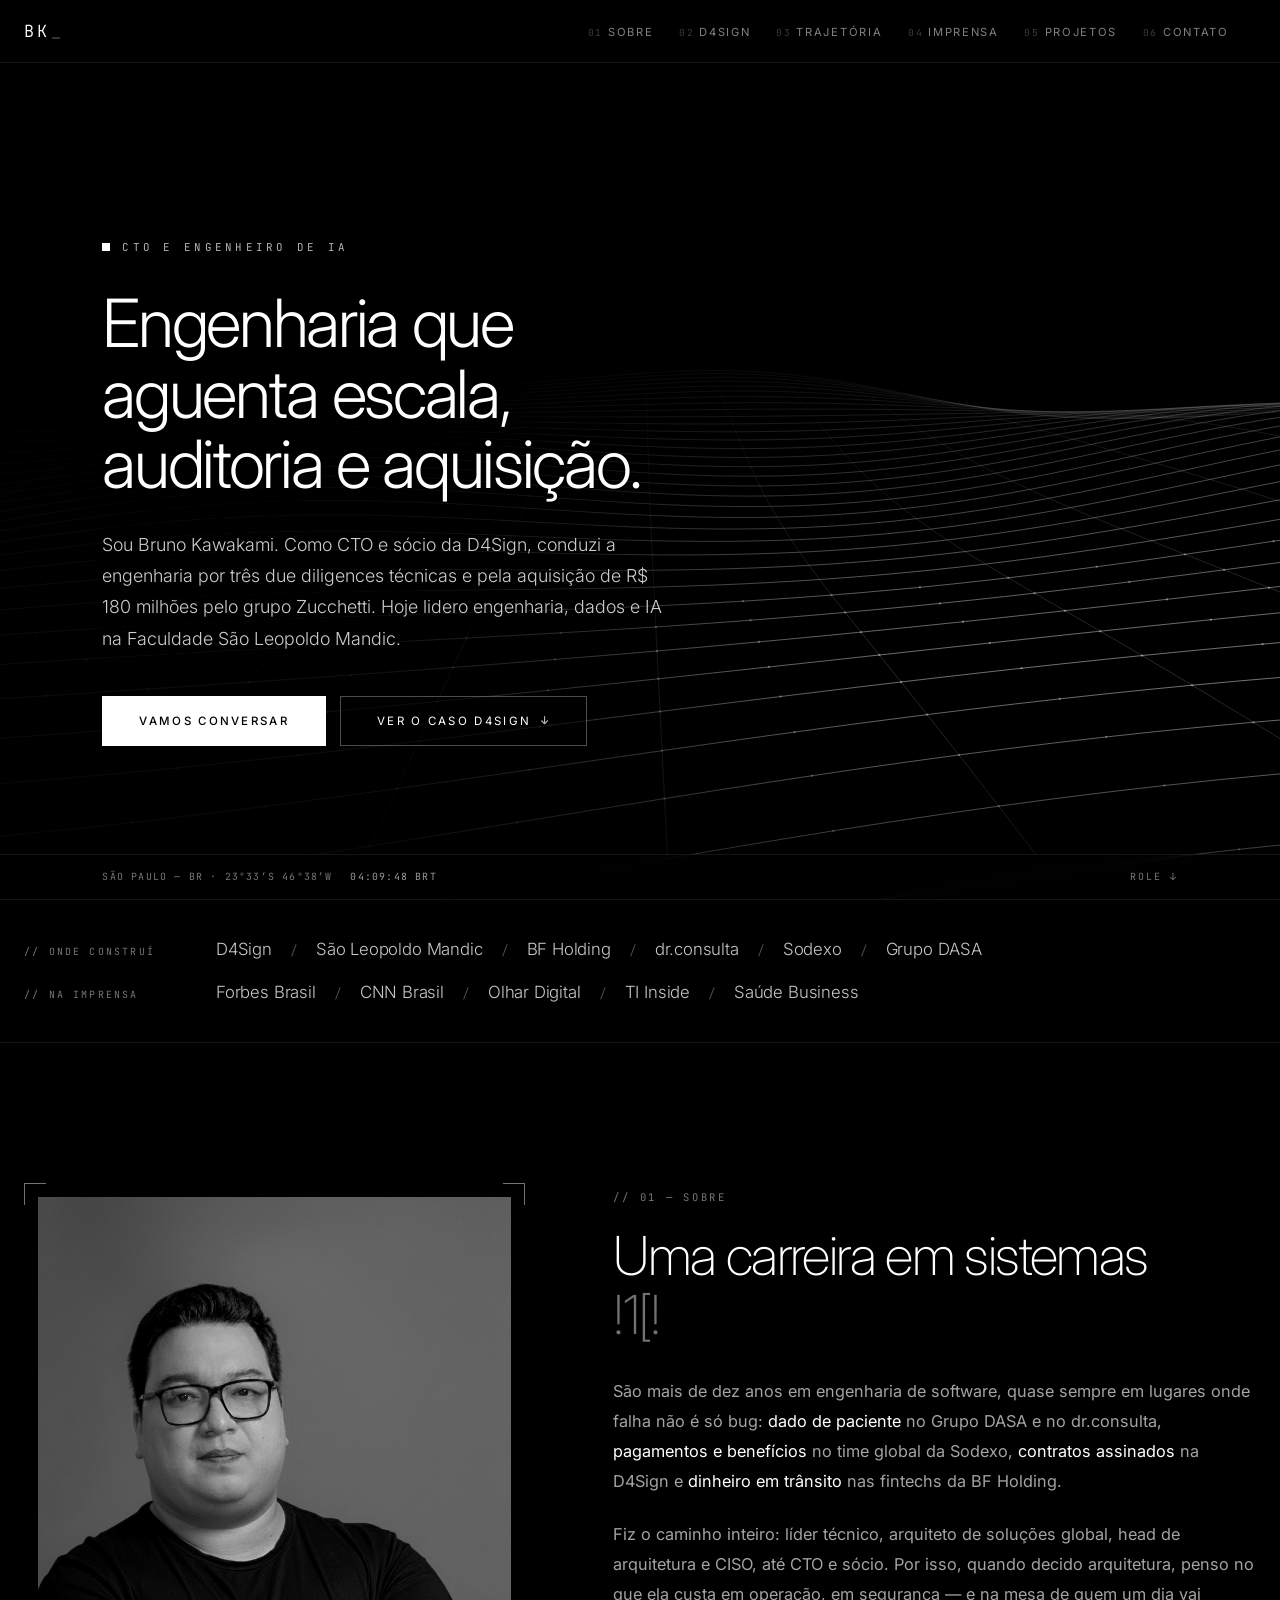
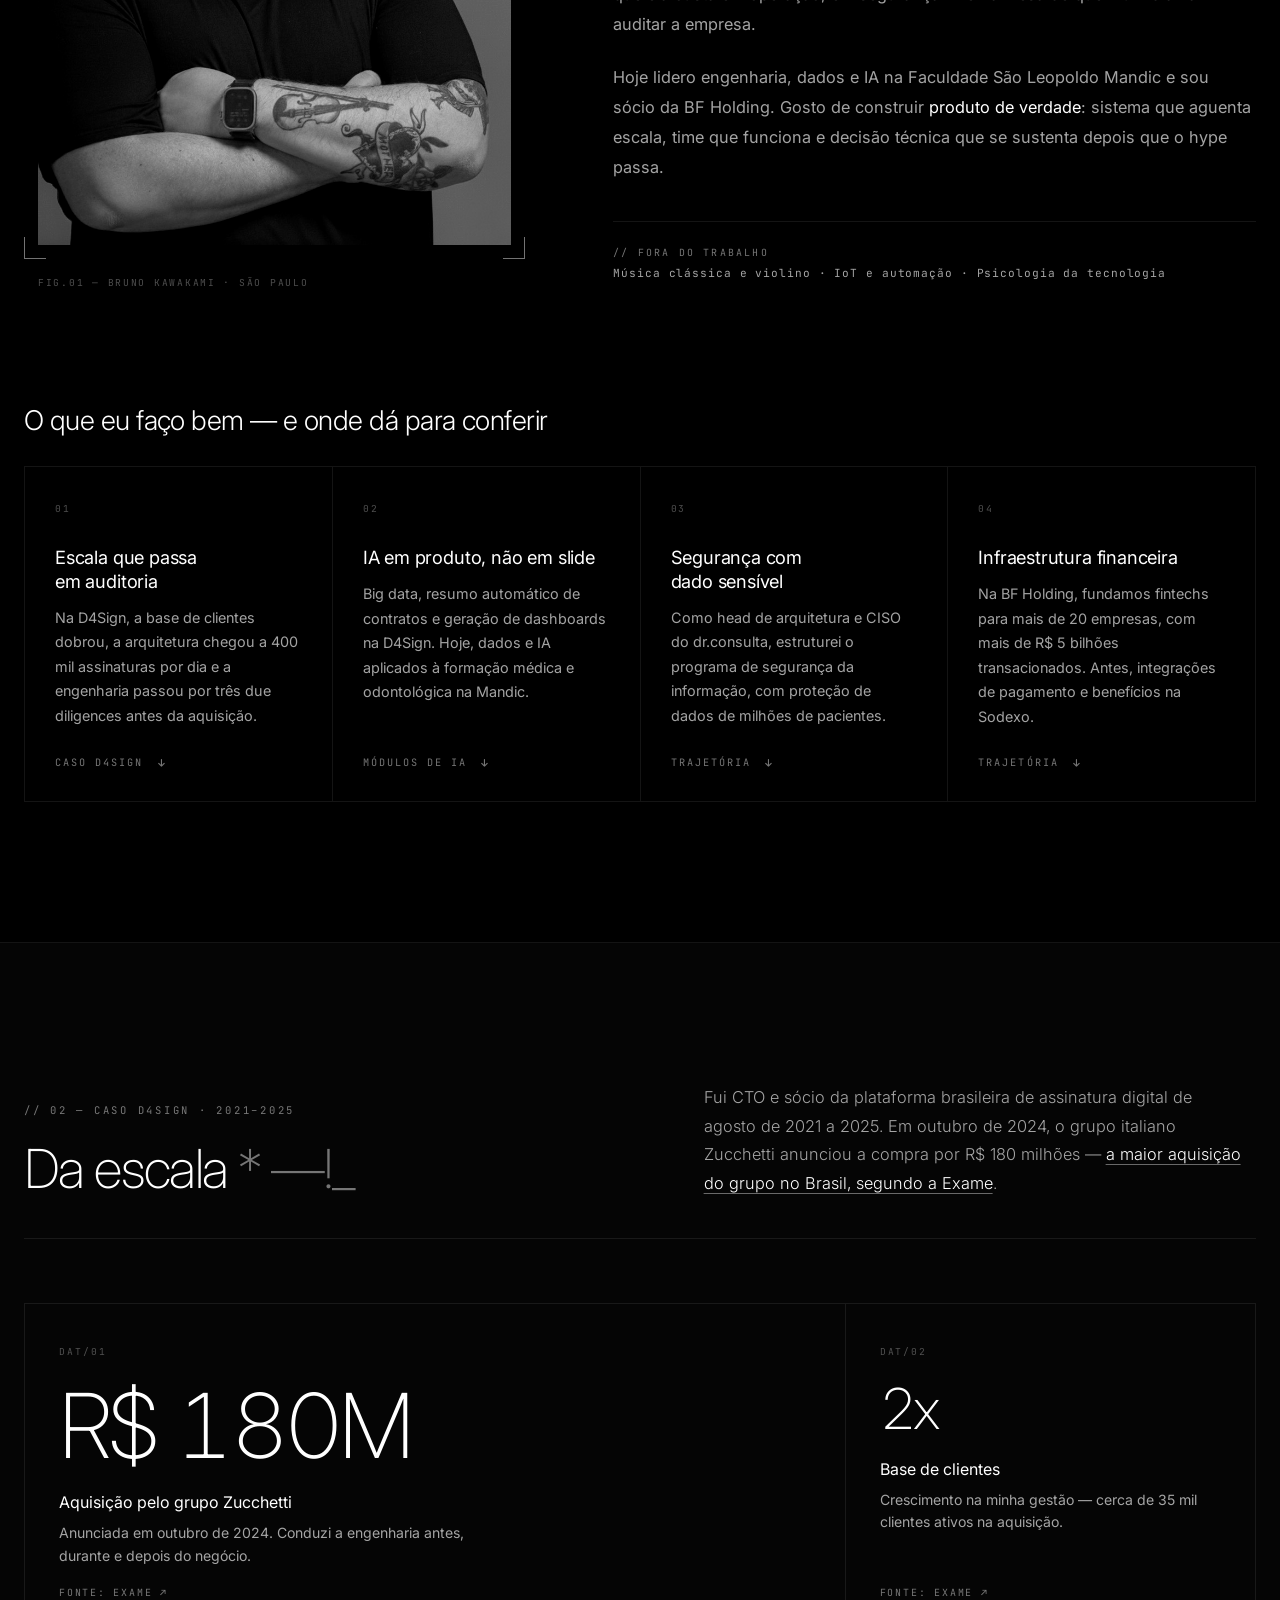
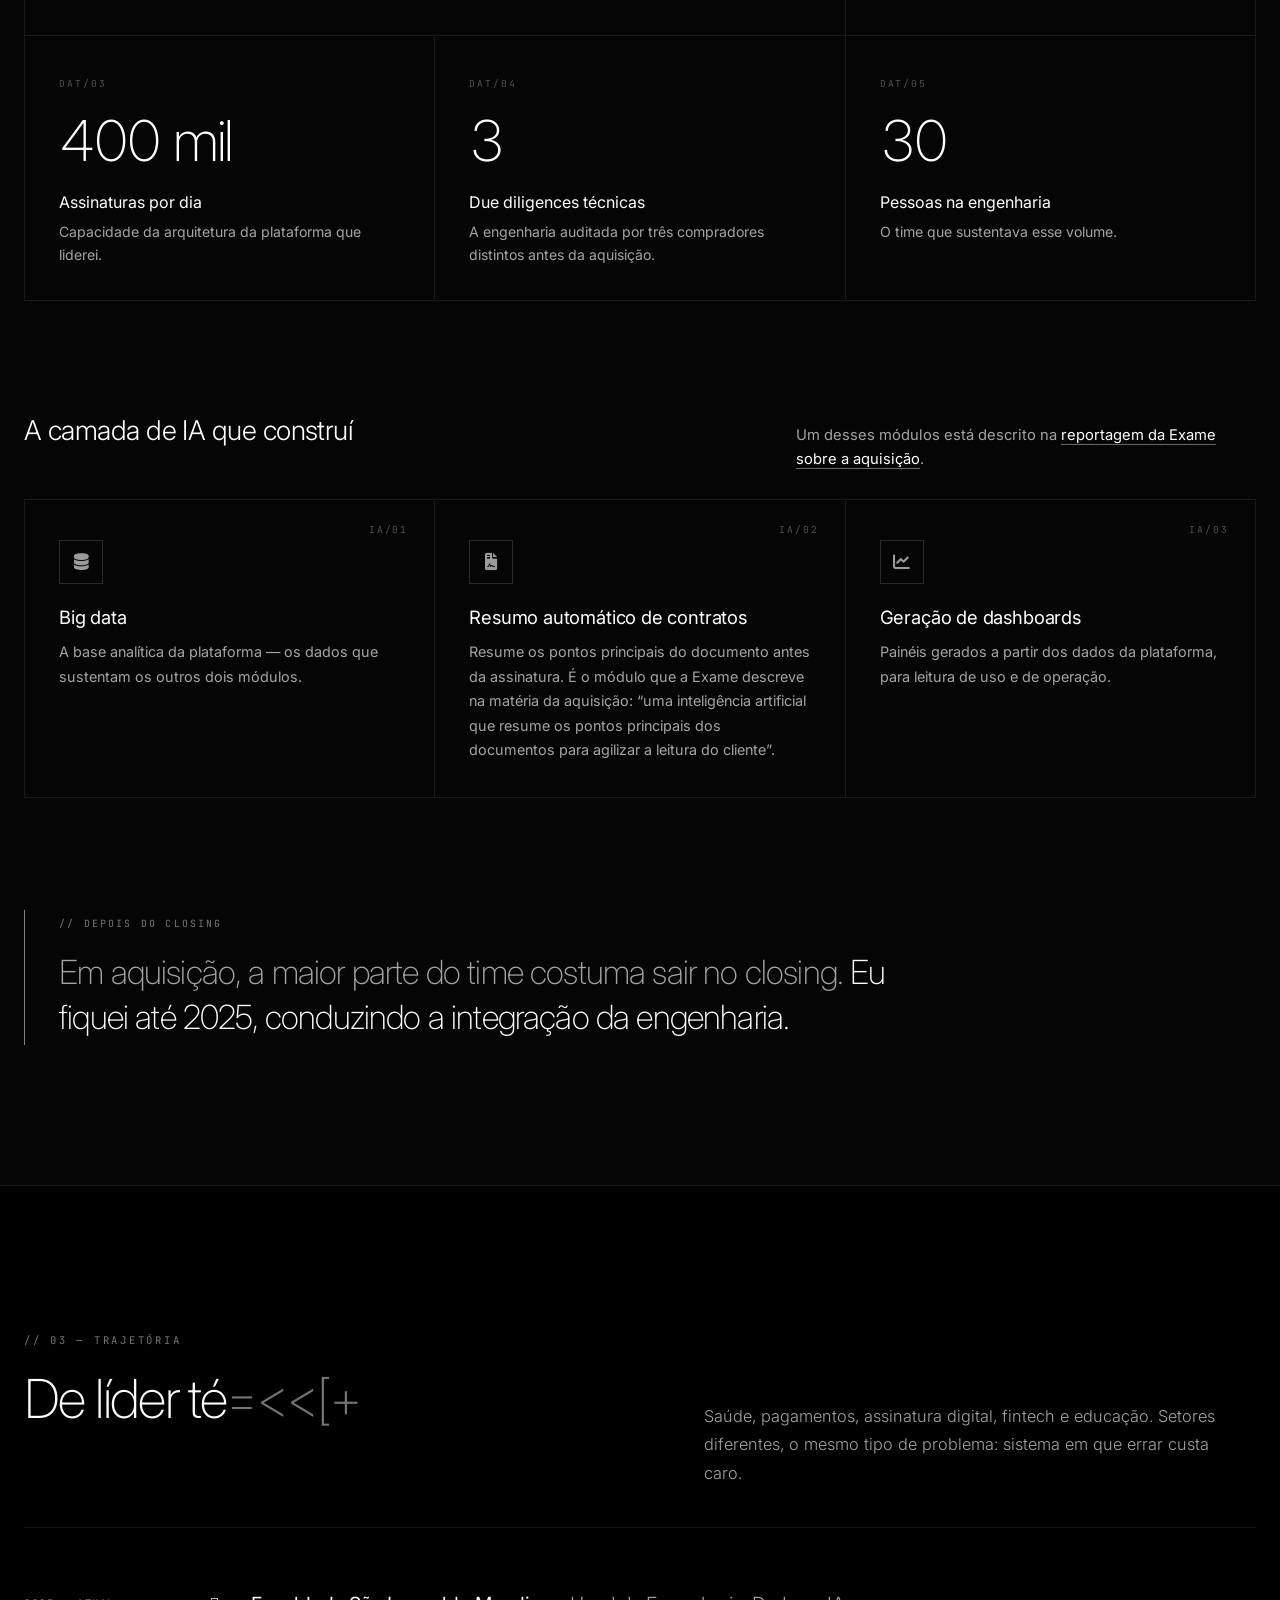
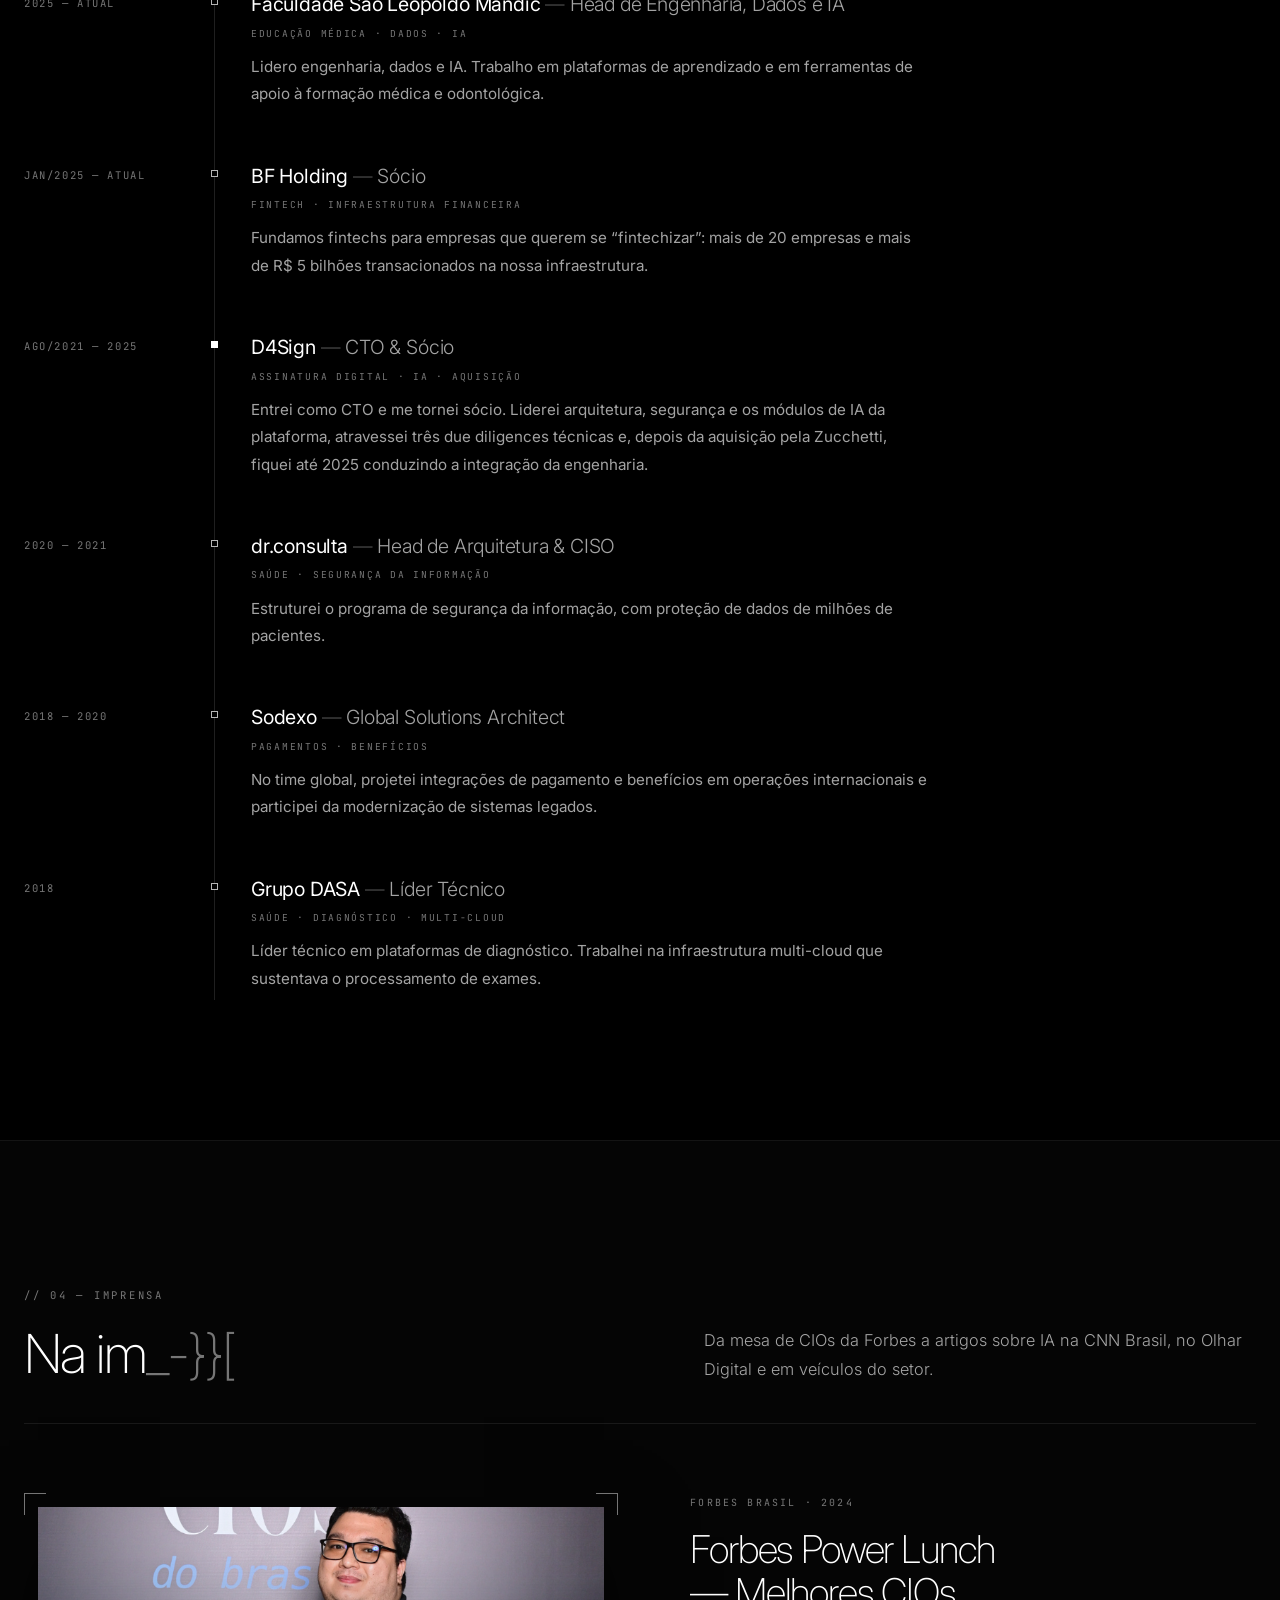
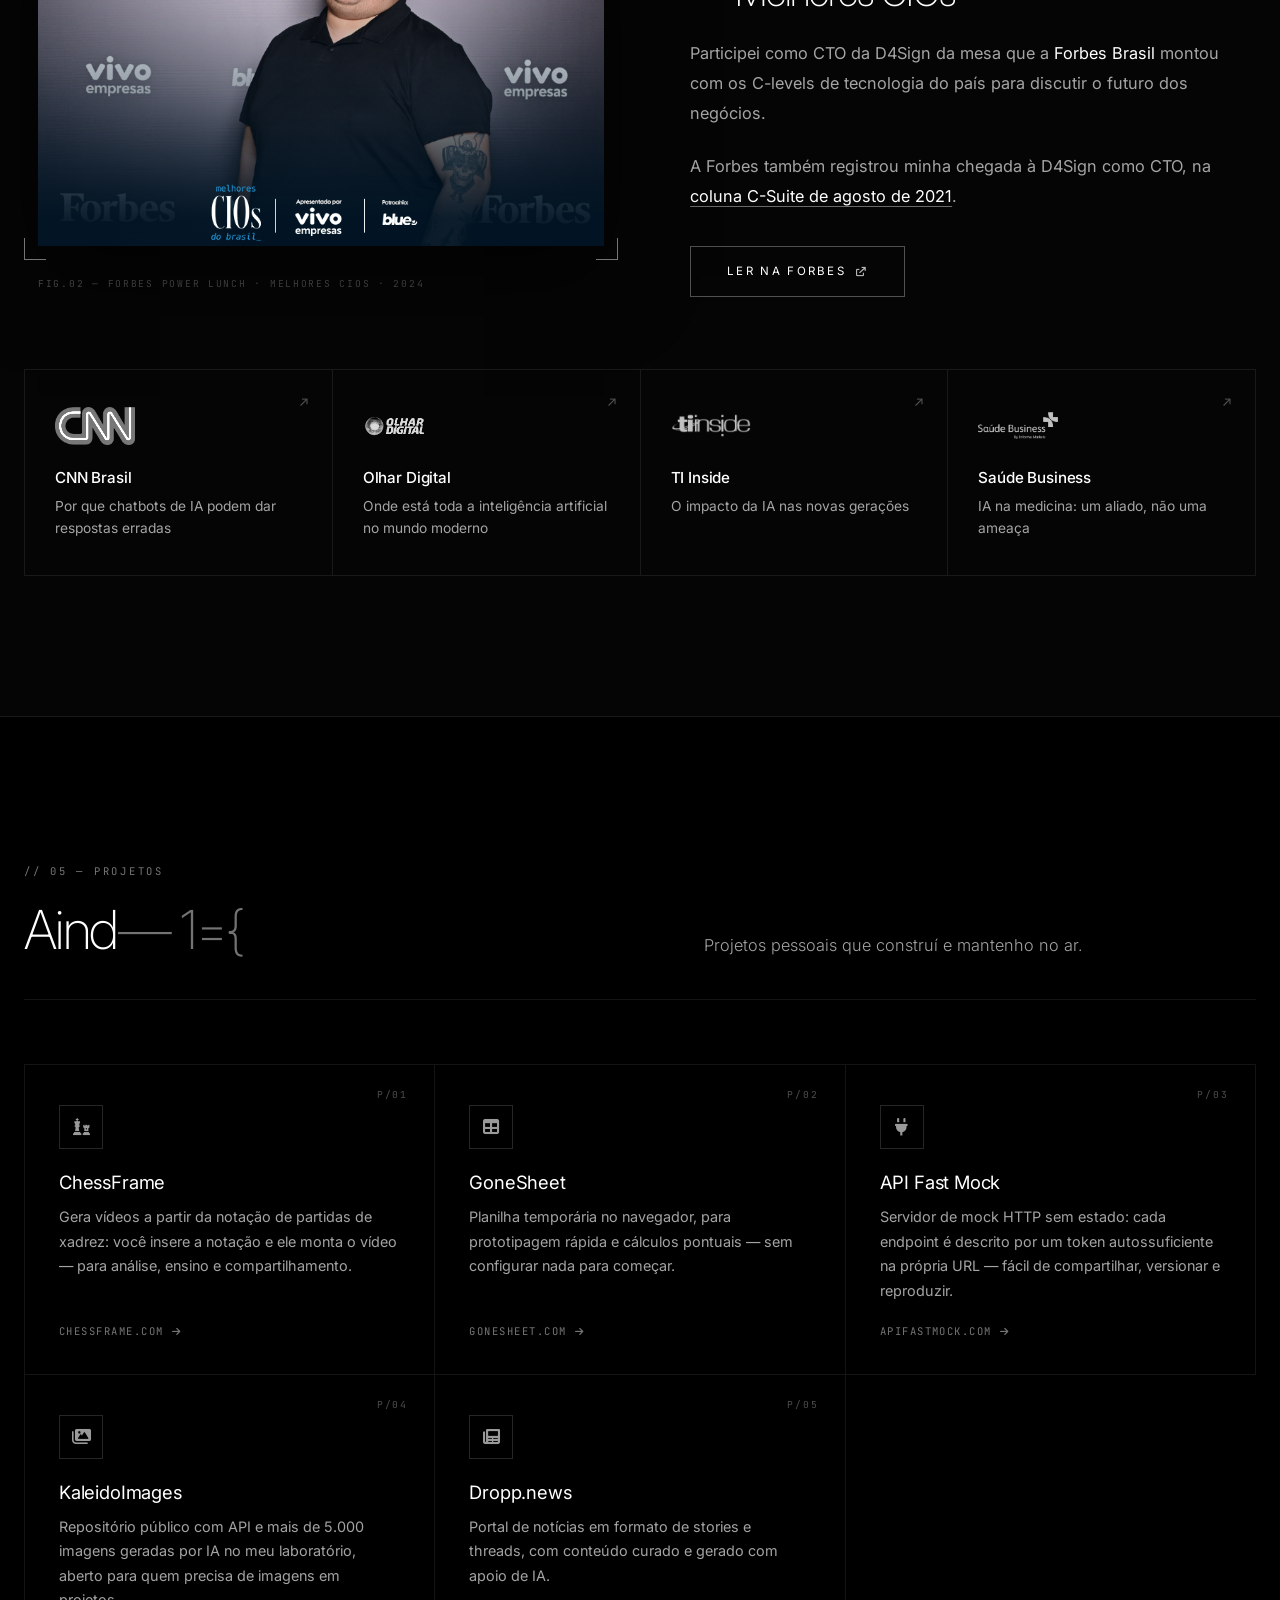
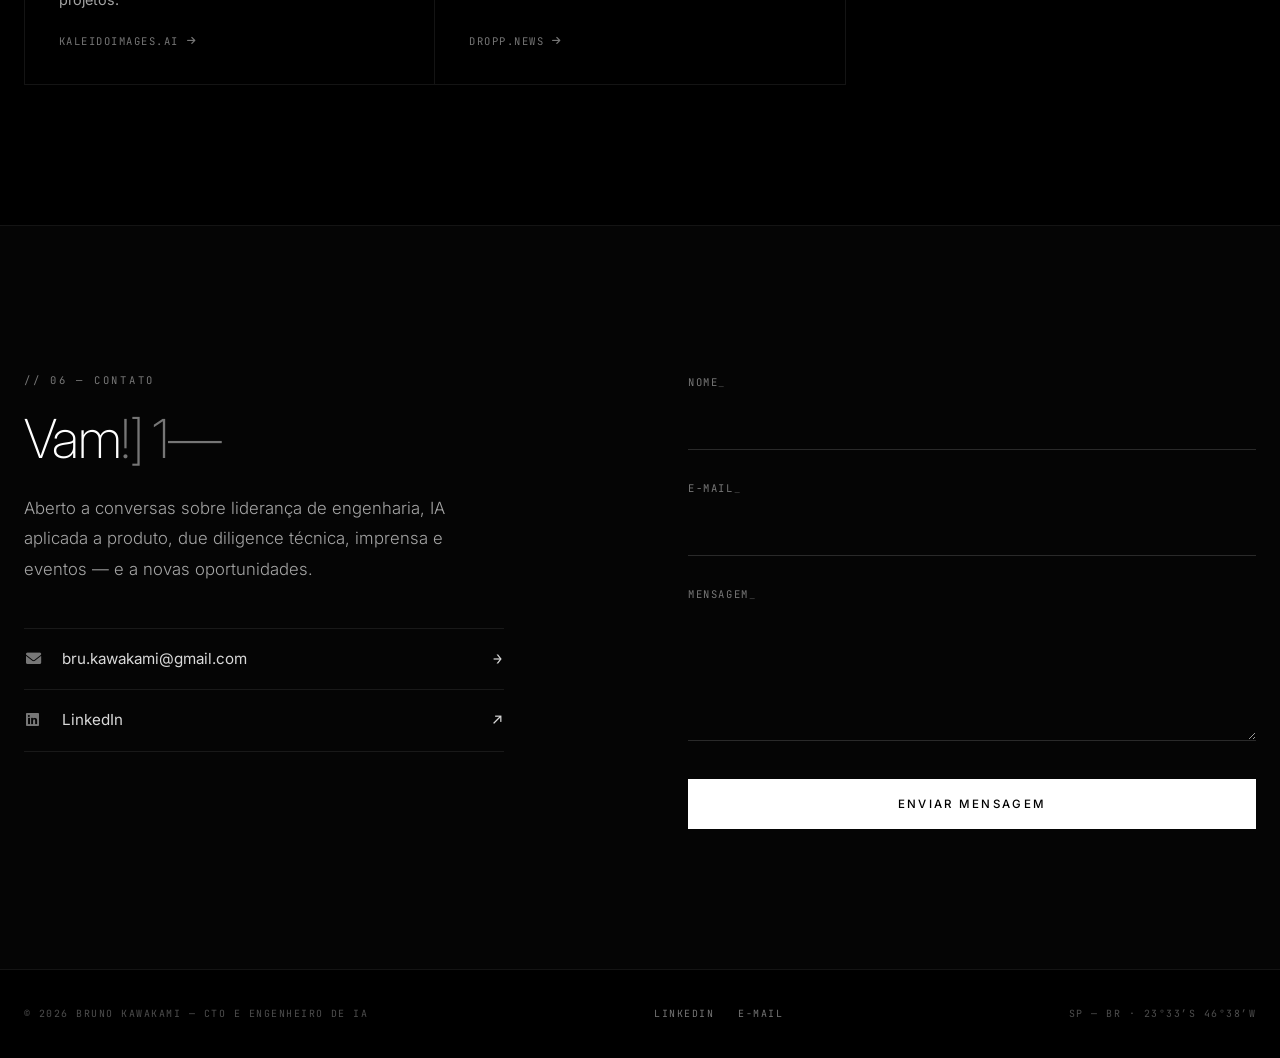
==== commit 383b5c36: "Remove o Labs do site por enquanto Sai o link da nav, a menção no Sobre, o card na grade de Projetos" ====
--- a/index.html
+++ b/index.html
@@ -64,8 +64,7 @@
       ],
       "address": { "@type": "PostalAddress", "addressLocality": "São Paulo", "addressCountry": "BR" },
       "sameAs": [
-        "https://www.linkedin.com/in/bruno-akio-kawakami/",
-        "https://labs.brunokawakami.com"
+        "https://www.linkedin.com/in/bruno-akio-kawakami/"
       ]
     }
     </script>
@@ -105,8 +104,6 @@
                 <li><a class="nav-link" href="#imprensa"><span class="nav-index mono">04</span>Imprensa</a></li>
                 <li><a class="nav-link" href="#projetos"><span class="nav-index mono">05</span>Projetos</a></li>
                 <li><a class="nav-link" href="#contato"><span class="nav-index mono">06</span>Contato</a></li>
-                <li><a class="nav-labs" href="https://labs.brunokawakami.com" target="_blank" rel="noopener">Labs <i
-                            class="fas fa-arrow-up-right-from-square" aria-hidden="true"></i></a></li>
                 <li class="nav-lang">
                     <div id="google_translate_element"></div>
                 </li>
@@ -206,10 +203,8 @@
                             operação, em segurança — e na mesa de quem um dia vai auditar a empresa.
                         </p>
                         <p>
-                            Hoje lidero engenharia, dados e IA na Faculdade São Leopoldo Mandic, sou sócio da
-                            BF Holding e mantenho um laboratório pessoal de IA em
-                            <a href="https://labs.brunokawakami.com" target="_blank"
-                                rel="noopener">labs.brunokawakami.com</a>. Gosto de construir
+                            Hoje lidero engenharia, dados e IA na Faculdade São Leopoldo Mandic e sou sócio da
+                            BF Holding. Gosto de construir
                             <strong>produto de verdade</strong>: sistema que aguenta escala, time que funciona e
                             decisão técnica que se sustenta depois que o hype passa.
                         </p>
@@ -574,7 +569,7 @@
                     <h2 class="section-title">Ainda construo</h2>
                 </div>
                 <p class="section-subtitle">
-                    Projetos pessoais que construí e mantenho no ar. Os experimentos de IA ficam no Labs.
+                    Projetos pessoais que construí e mantenho no ar.
                 </p>
             </div>
 
@@ -636,18 +631,6 @@
                         apoio de IA.
                     </p>
                     <span class="project-link">dropp.news <i class="fas fa-arrow-right"
-                            aria-hidden="true"></i></span>
-                </a>
-
-                <a class="project-card project-card--labs" data-reveal href="https://labs.brunokawakami.com"
-                    target="_blank" rel="noopener">
-                    <span class="project-index mono" aria-hidden="true">LABS</span>
-                    <span class="project-icon" aria-hidden="true"><i class="fas fa-flask"></i></span>
-                    <h4>Labs</h4>
-                    <p>
-                        Meu laboratório pessoal de IA, com mais projetos e experimentos.
-                    </p>
-                    <span class="project-link">labs.brunokawakami.com <i class="fas fa-arrow-up-right-from-square"
                             aria-hidden="true"></i></span>
                 </a>
             </div>
@@ -711,7 +694,6 @@
             <span class="footer-links">
                 <a href="https://www.linkedin.com/in/bruno-akio-kawakami/" target="_blank" rel="noopener">LinkedIn</a>
                 <a href="mailto:bru.kawakami@gmail.com">E-mail</a>
-                <a href="https://labs.brunokawakami.com" target="_blank" rel="noopener">Labs</a>
             </span>
             <span>SP — BR · 23°33′S 46°38′W</span>
         </div>
--- a/main.css
+++ b/main.css
@@ -280,31 +280,6 @@
     opacity: 0.45;
     font-size: 0.6rem;
     margin-right: 5px;
-}
-
-.nav-labs {
-    color: #fff;
-    font-size: 0.7rem;
-    text-transform: uppercase;
-    letter-spacing: 0.15em;
-    margin-left: 1rem;
-    text-decoration: none;
-    border: 1px solid rgba(255, 255, 255, 0.2);
-    padding: 7px 18px;
-    white-space: nowrap;
-    transition: all 0.3s ease;
-}
-
-.nav-labs:hover {
-    background: #fff;
-    color: #000;
-    border-color: #fff;
-}
-
-.nav-labs i {
-    font-size: 0.55rem;
-    margin-left: 4px;
-    opacity: 0.6;
 }
 
 .nav-lang {
@@ -1184,15 +1159,6 @@
     color: #fff;
 }
 
-/* A célula do Labs fecha a grade com contraste invertido no hover */
-.project-card--labs {
-    background: var(--wash);
-}
-
-.project-card--labs:hover {
-    background: rgba(255, 255, 255, 0.05);
-}
-
 /* ── Contato ───────────────────────────────────────────────── */
 .contact-layout {
     display: grid;
@@ -1436,11 +1402,6 @@
         border-bottom: 1px solid var(--line);
     }
 
-    .nav-labs {
-        display: inline-block;
-        margin: 16px 0 0;
-    }
-
     .nav-lang {
         margin: 16px 0 0;
     }
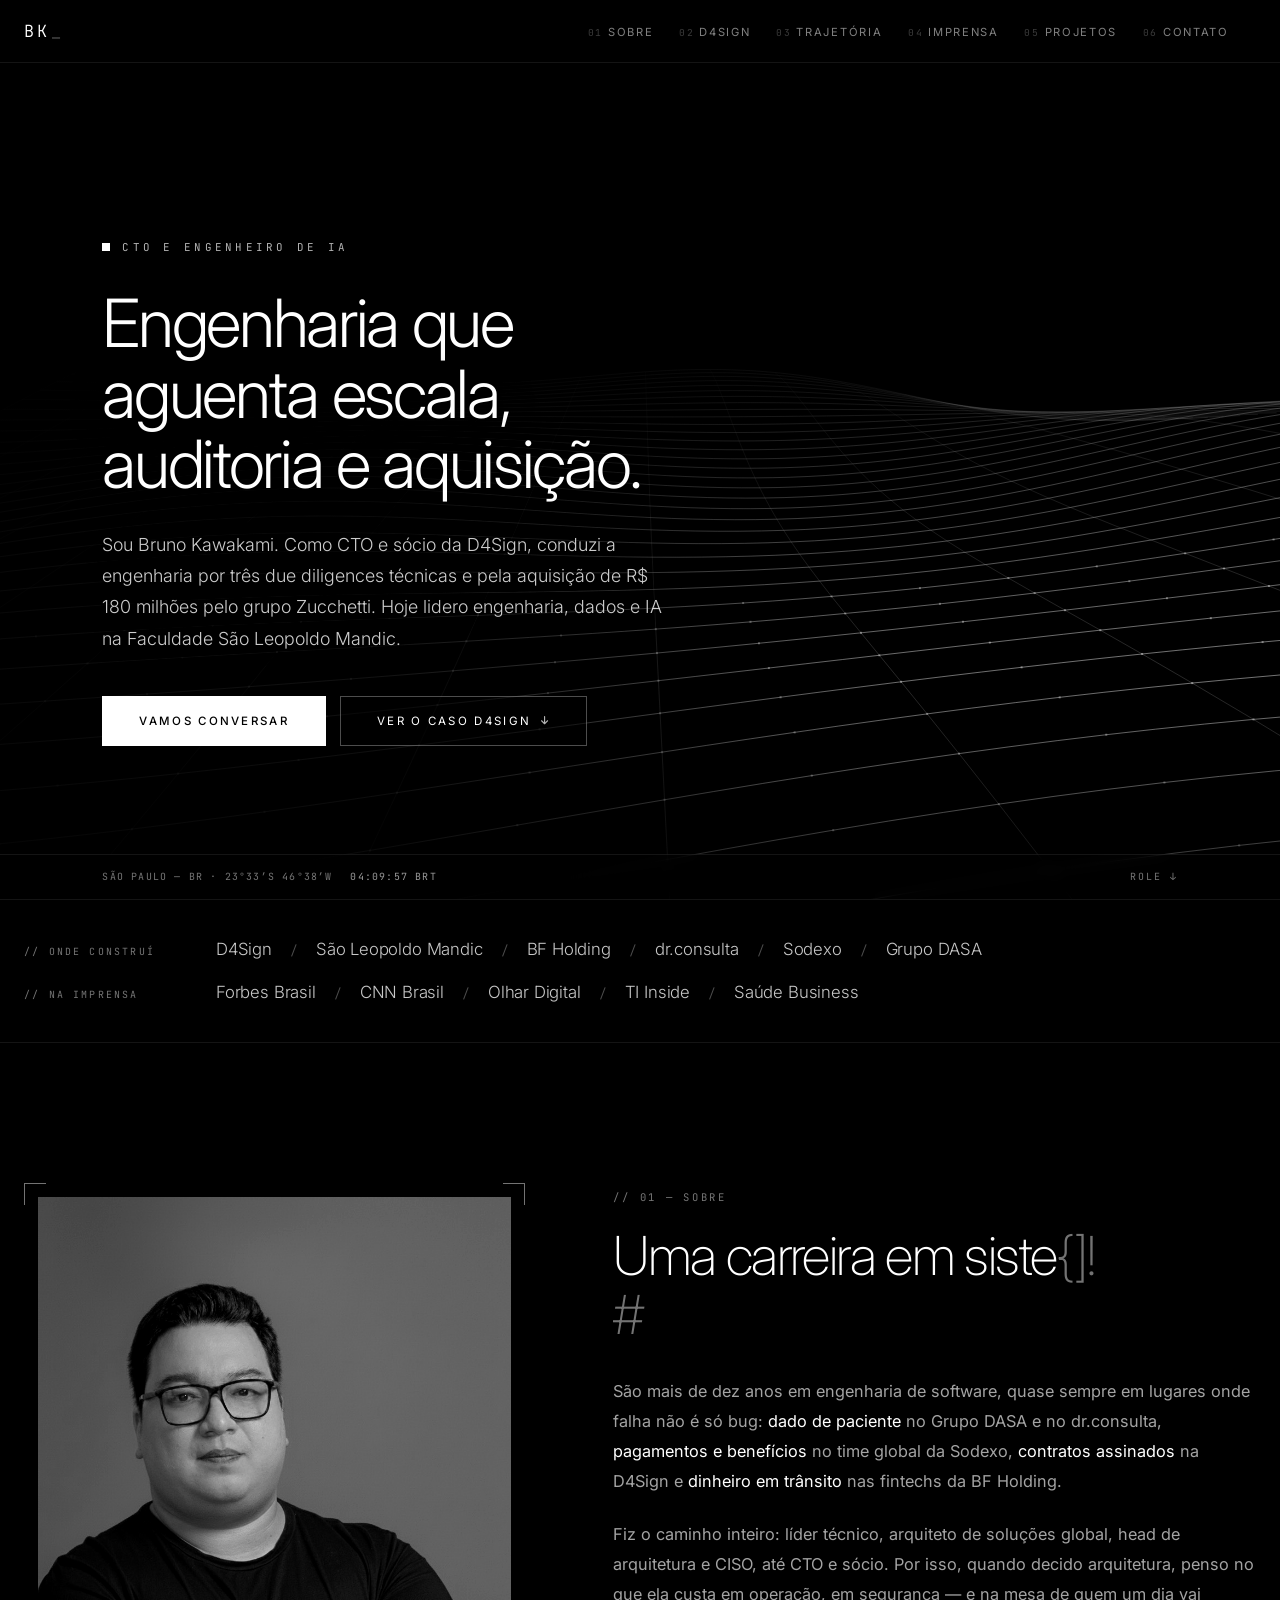
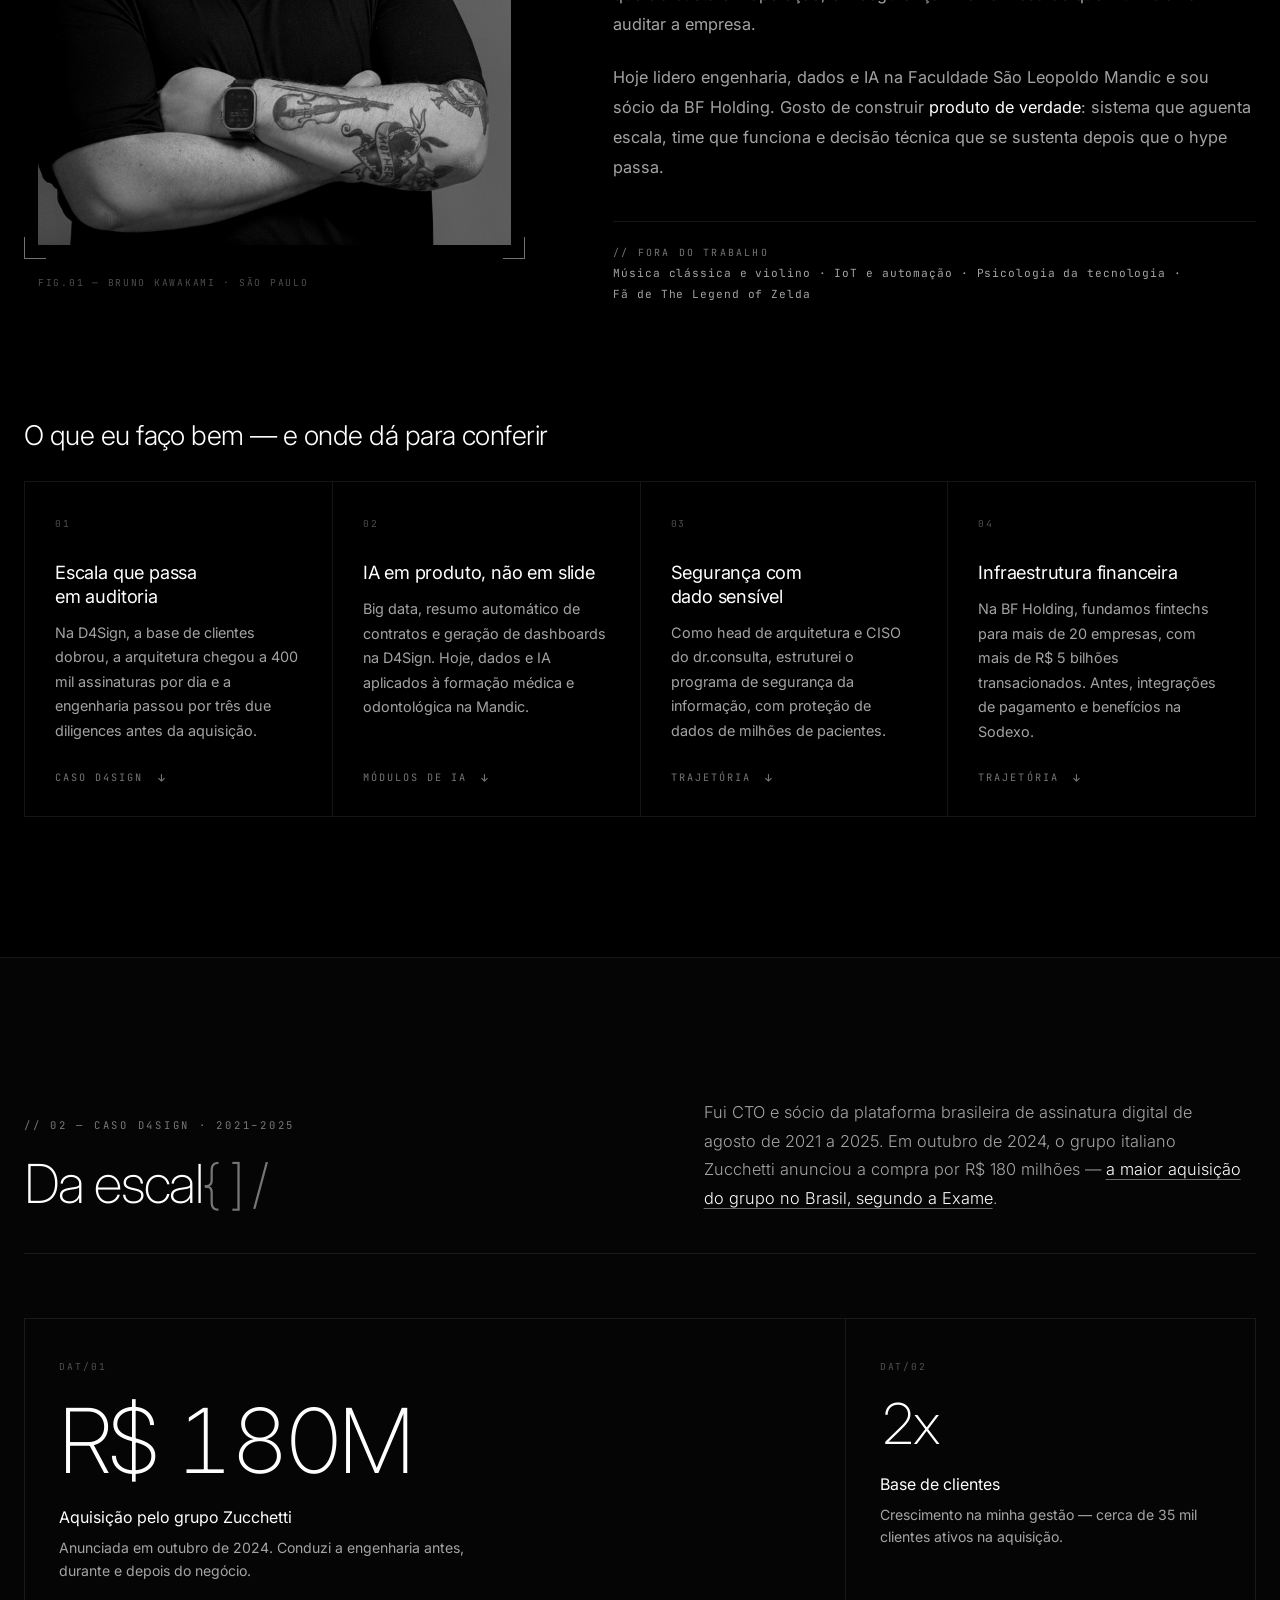
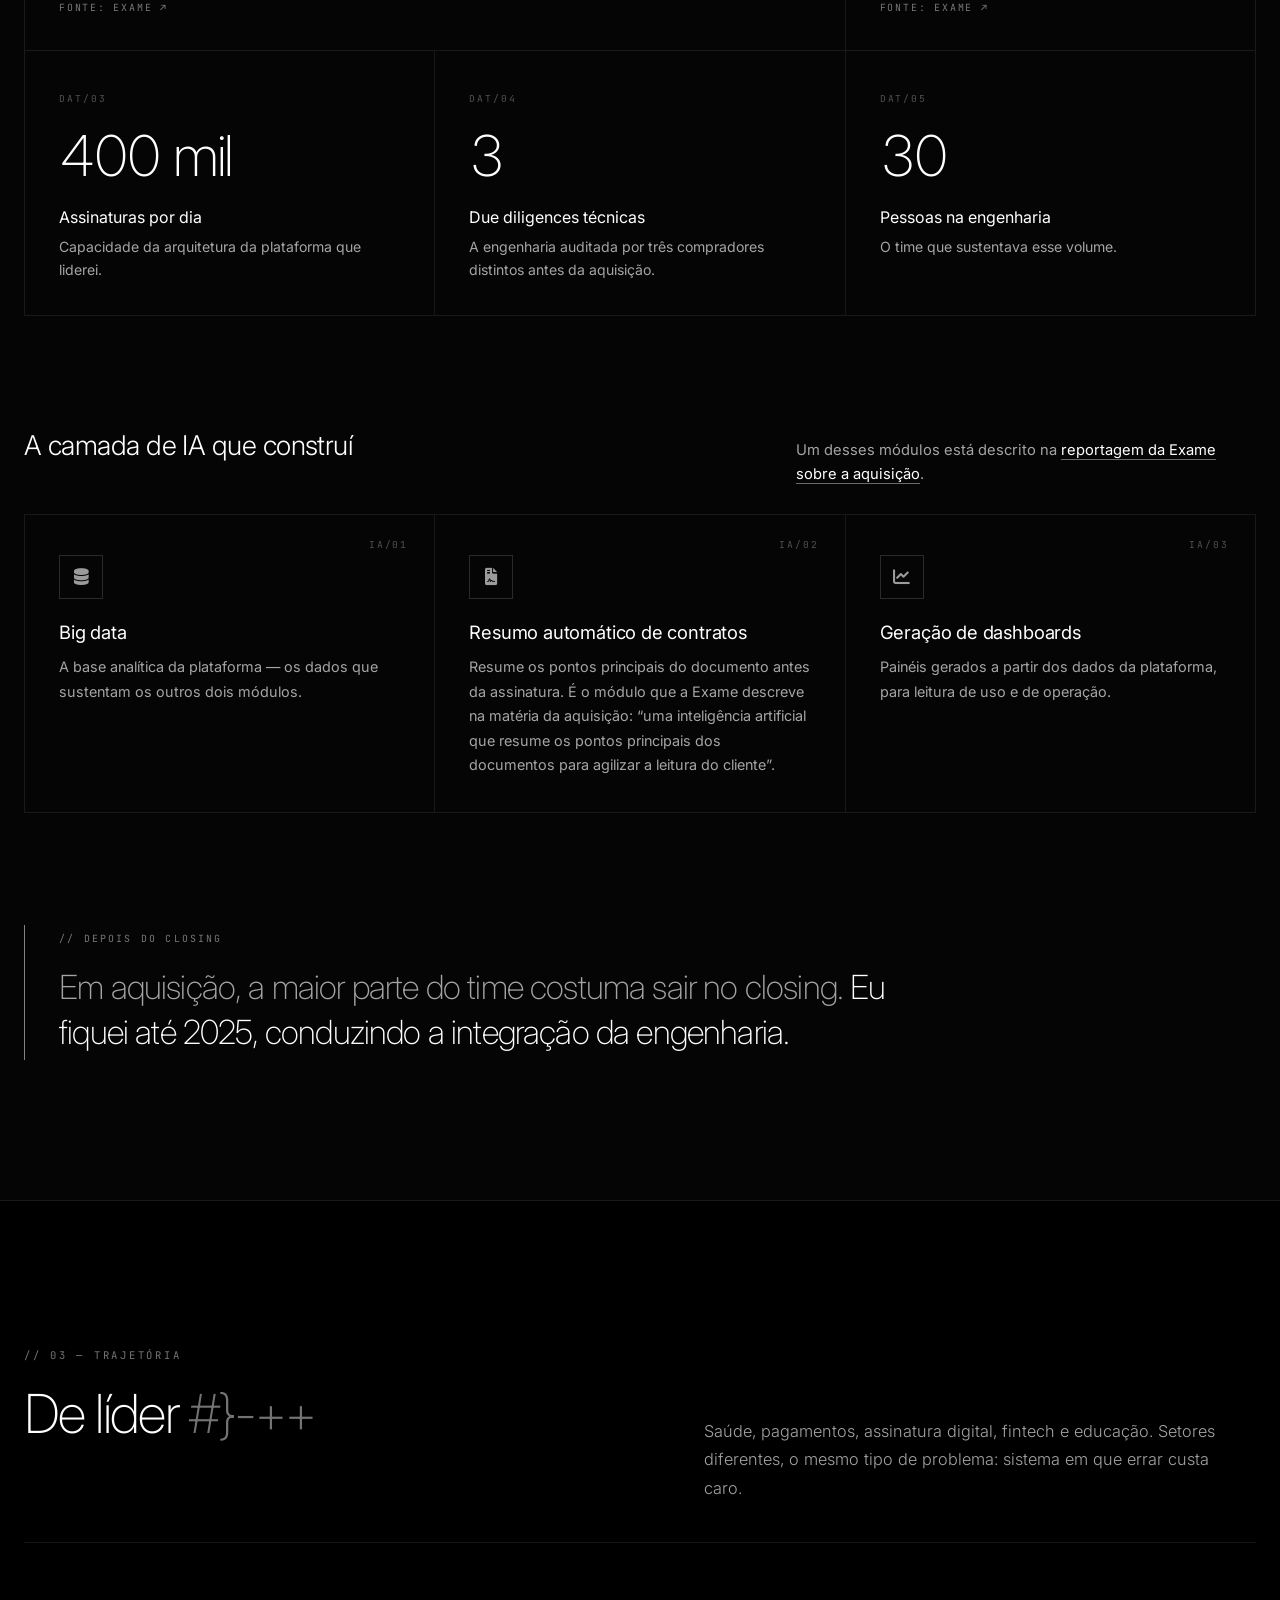
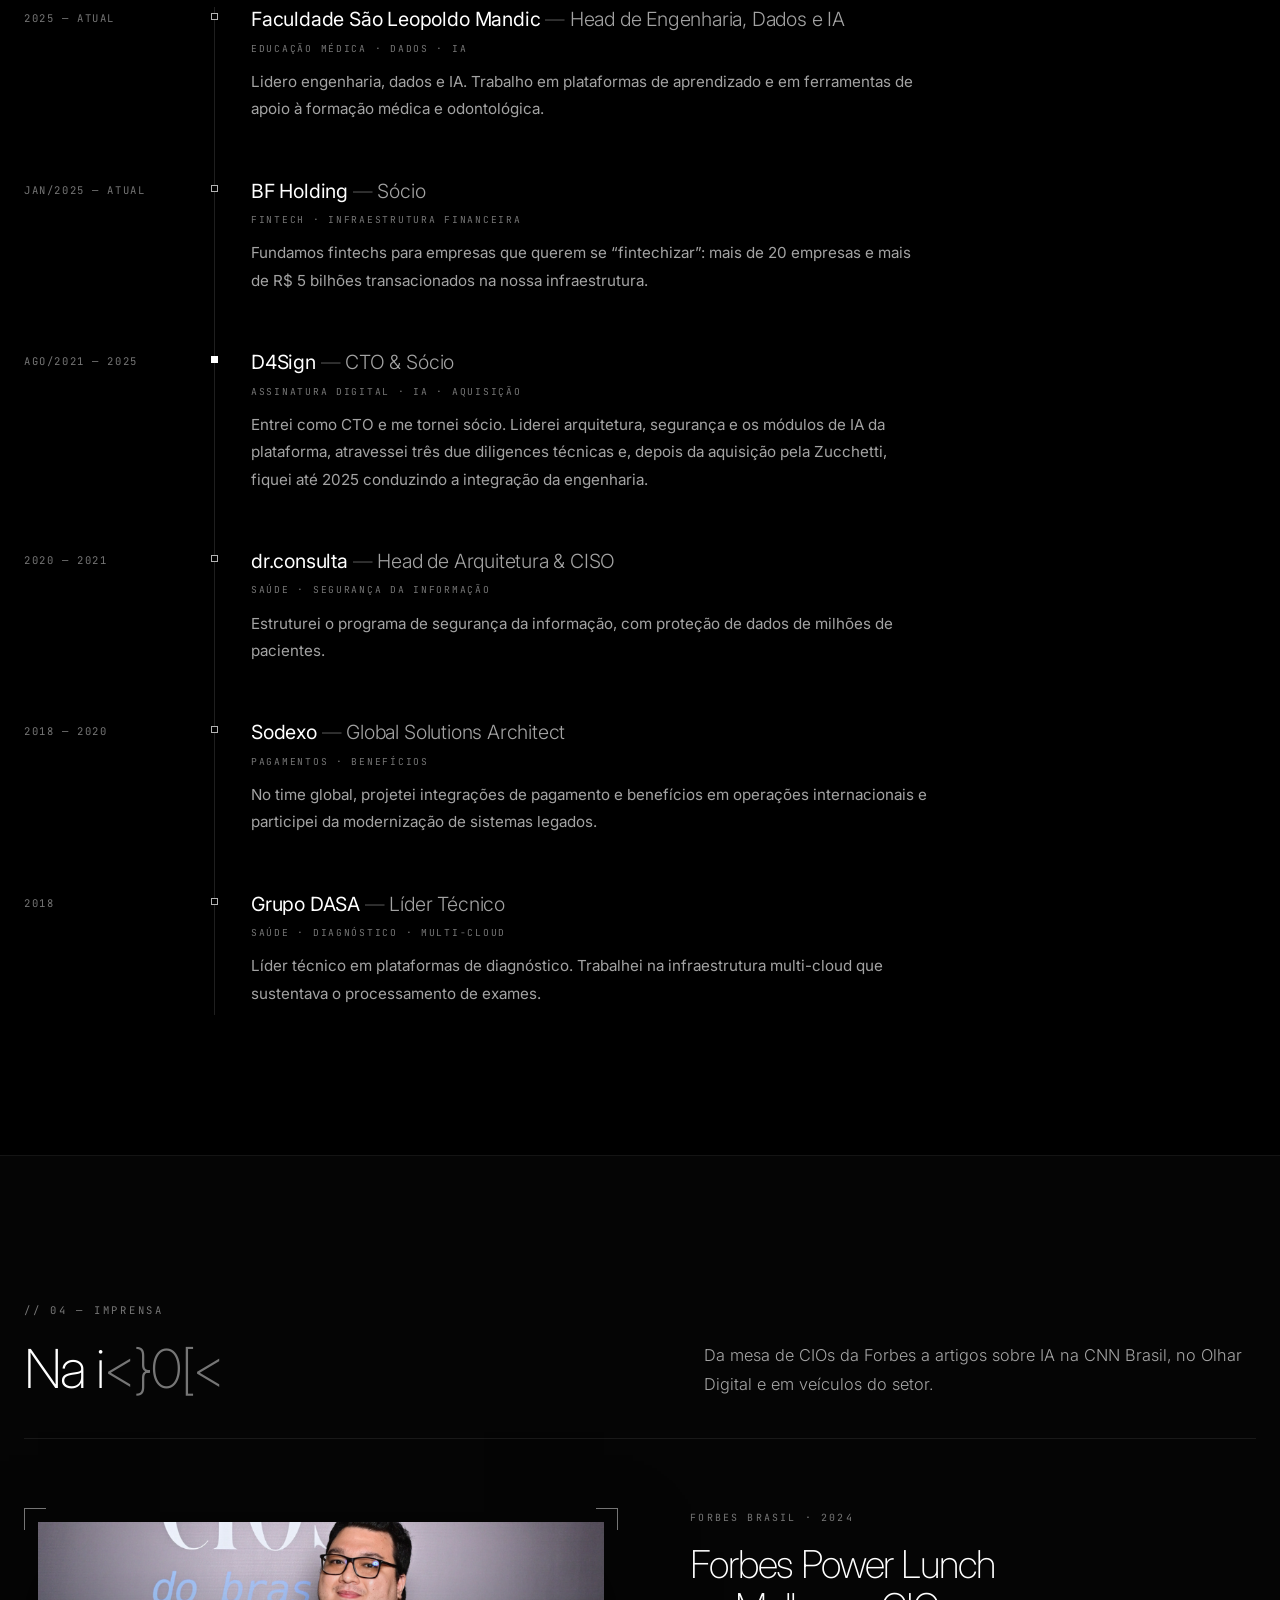
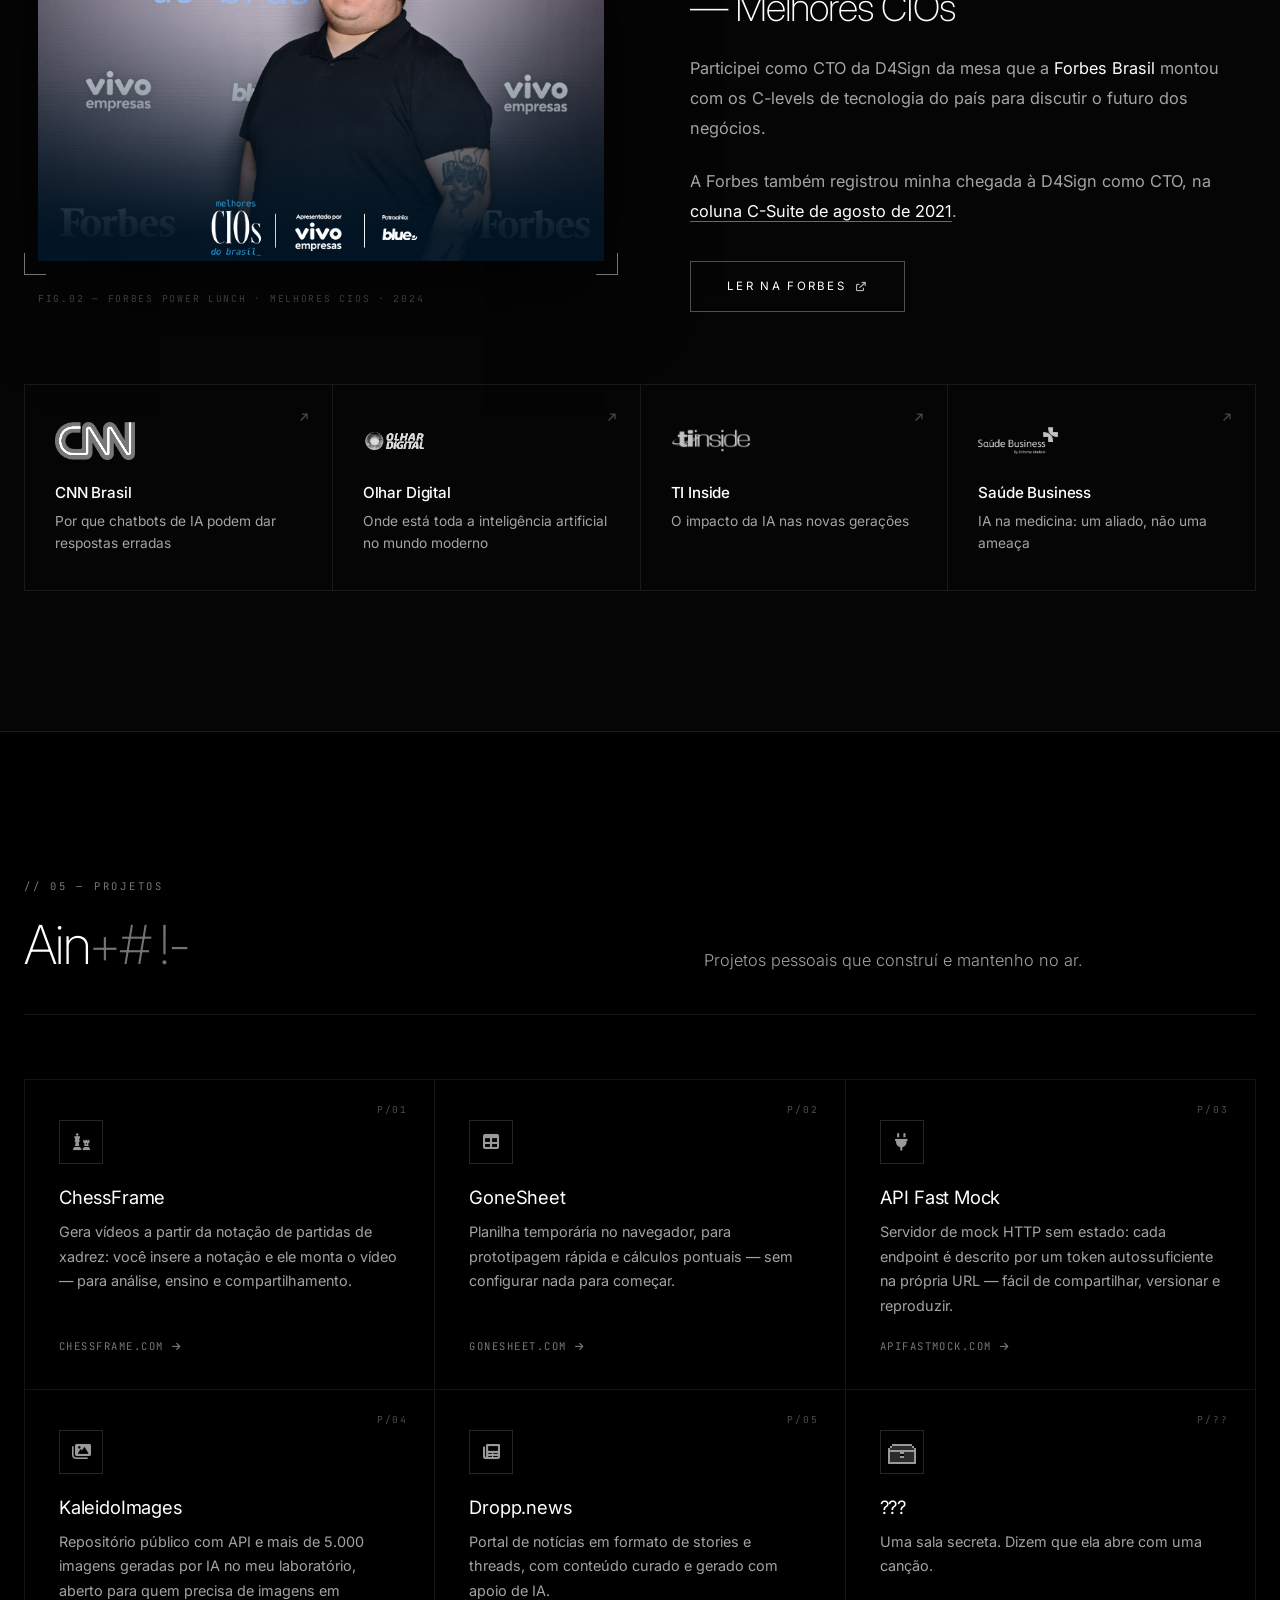
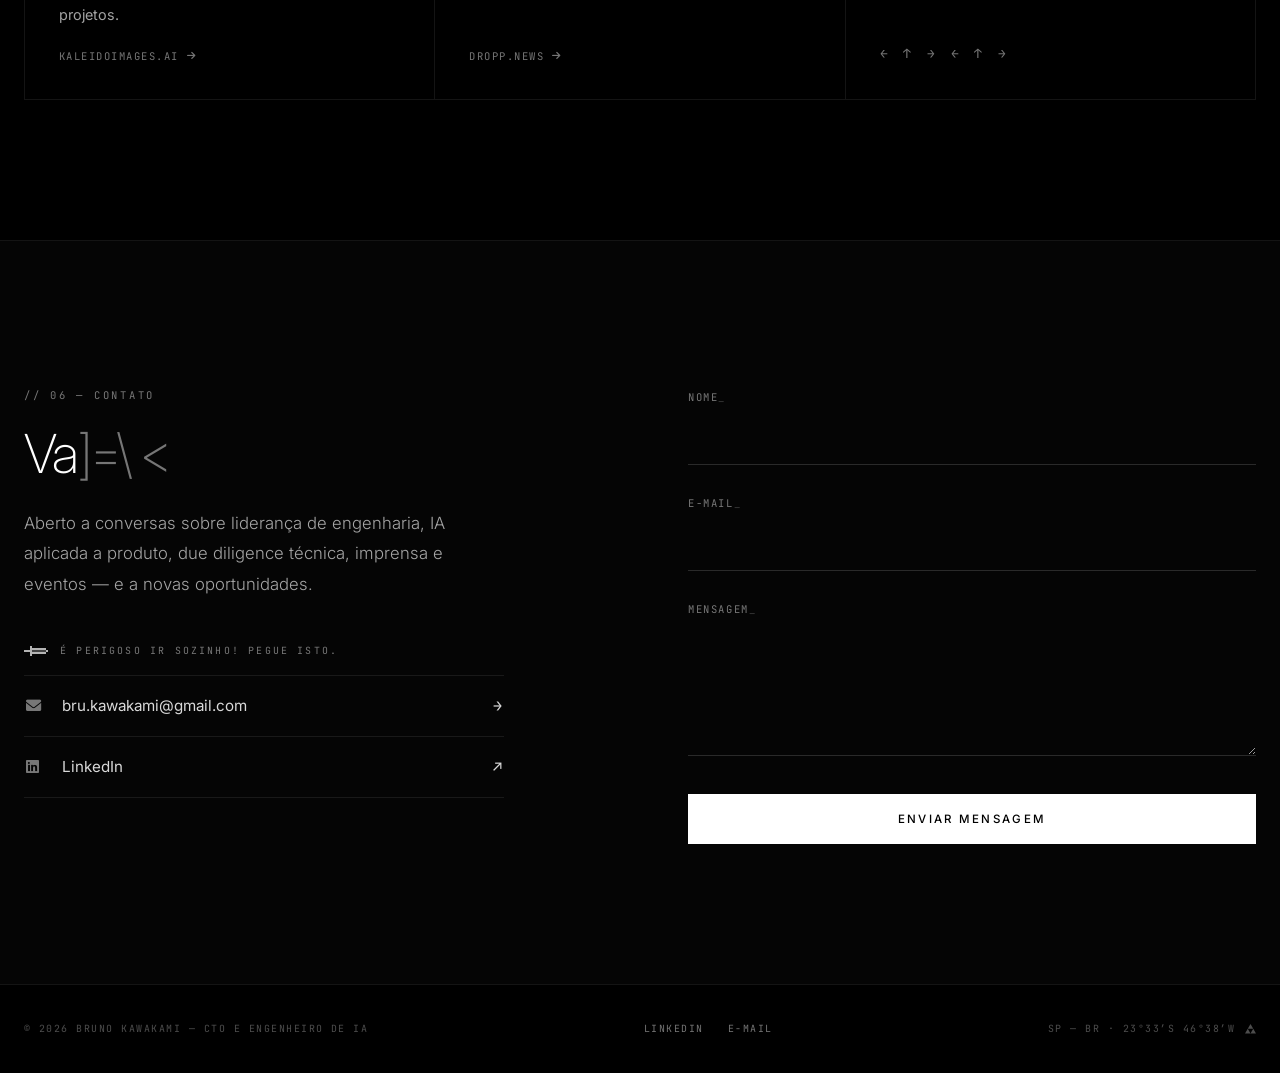
==== commit 4e1be537: "Espalha easter eggs de Zelda e um Link 8-bit pelo site - Sobre: "Fã de The Legend of Zelda" no "Fora" ====
--- a/index.html
+++ b/index.html
@@ -211,7 +211,12 @@
                     </div>
                     <p class="about-aside mono">
                         <span class="about-aside-label">// Fora do trabalho</span>
-                        Música clássica e violino · IoT e automação · Psicologia da tecnologia
+                        Música clássica e violino · IoT e automação · Psicologia da tecnologia ·
+                        <button type="button" class="zelda-summon" data-zelda-summon="Você encontrou um segredo!">Fã
+                            de The Legend of Zelda<svg class="zelda-summon-tri" viewBox="0 0 20 17.32"
+                                aria-hidden="true">
+                                <path d="M10 0 15 8.66H5zM5 8.66 10 17.32H0zM15 8.66 20 17.32H10z" />
+                            </svg></button>
                     </p>
                 </div>
             </div>
@@ -633,6 +638,34 @@
                     <span class="project-link">dropp.news <i class="fas fa-arrow-right"
                             aria-hidden="true"></i></span>
                 </a>
+
+                <!-- Easter egg: a sala secreta fecha a grade de 3 colunas.
+                     Abre com a Canção de Ninar da Zelda (← ↑ → ← ↑ →) ou com um clique. -->
+                <div class="project-card project-card--secret" data-reveal>
+                    <span class="project-index mono" aria-hidden="true">P/??</span>
+                    <span class="project-icon" aria-hidden="true">
+                        <svg class="chest chest--closed" viewBox="0 0 14 12" fill="currentColor"
+                            shape-rendering="crispEdges">
+                            <path
+                                d="M2 2h10v1h-10zM1 3h1v1h-1zM12 3h1v1h-1zM0 4h1v1h-1zM13 4h1v1h-1zM0 5h14v1h-14zM0 6h1v5h-1zM6 6h2v1h-2zM13 6h1v5h-1zM6 8h2v1h-2zM0 11h14v1h-14z" />
+                            <path opacity="0.28"
+                                d="M2 3h10v1h-10zM1 4h12v1h-12zM1 6h5v3h-5zM8 6h5v3h-5zM1 9h12v2h-12z" />
+                        </svg>
+                        <svg class="chest chest--open" viewBox="0 0 14 12" fill="currentColor"
+                            shape-rendering="crispEdges">
+                            <path
+                                d="M3 0h1v1h-1zM6 0h1v1h-1zM9 0h1v1h-1zM1 1h1v1h-1zM12 1h1v1h-1zM2 2h10v1h-10zM1 3h1v1h-1zM12 3h1v1h-1zM0 4h14v1h-14zM0 5h1v1h-1zM13 5h1v1h-1zM0 6h14v1h-14zM0 7h1v4h-1zM6 7h2v1h-2zM13 7h1v4h-1zM6 9h2v1h-2zM0 11h14v1h-14z" />
+                            <path opacity="0.28" d="M2 3h10v1h-10zM1 7h5v3h-5zM8 7h5v3h-5zM1 10h12v1h-12z" />
+                            <path opacity="0.6" d="M1 5h12v1h-12z" />
+                        </svg>
+                    </span>
+                    <h4 class="secret-title">???</h4>
+                    <p>
+                        Uma sala secreta. Dizem que ela abre com uma canção.
+                    </p>
+                    <button type="button" class="project-link secret-open" data-zelda-summon="Você encontrou a Triforce!"
+                        aria-label="Abrir a sala secreta">← ↑ → ← ↑ →</button>
+                </div>
             </div>
         </div>
     </section>
@@ -647,6 +680,15 @@
                     <p class="contact-lead">
                         Aberto a conversas sobre liderança de engenharia, IA aplicada a produto, due diligence
                         técnica, imprensa e eventos — e a novas oportunidades.
+                    </p>
+
+                    <p class="contact-quest mono">
+                        <svg class="pixel-sword" viewBox="0 0 12 5" fill="currentColor" shape-rendering="crispEdges"
+                            aria-hidden="true">
+                            <path d="M3 0h1v1h-1zM3 1h8v1h-8zM0 2h4v1h-4zM11 2h1v1h-1zM3 3h8v1h-8zM3 4h1v1h-1z" />
+                            <path opacity="0.35" d="M4 2h7v1h-7z" />
+                        </svg>
+                        É perigoso ir sozinho! Pegue isto.
                     </p>
 
                     <ul class="contact-direct">
@@ -695,7 +737,15 @@
                 <a href="https://www.linkedin.com/in/bruno-akio-kawakami/" target="_blank" rel="noopener">LinkedIn</a>
                 <a href="mailto:bru.kawakami@gmail.com">E-mail</a>
             </span>
-            <span>SP — BR · 23°33′S 46°38′W</span>
+            <span class="footer-end">
+                SP — BR · 23°33′S 46°38′W
+                <button type="button" class="footer-triforce" data-zelda-summon="É um segredo para todo mundo."
+                    title="É um segredo para todo mundo." aria-label="É um segredo para todo mundo.">
+                    <svg viewBox="0 0 20 17.32" aria-hidden="true">
+                        <path d="M10 0 15 8.66H5zM5 8.66 10 17.32H0zM15 8.66 20 17.32H10z" />
+                    </svg>
+                </button>
+            </span>
         </div>
     </footer>
 
--- a/main.css
+++ b/main.css
@@ -634,6 +634,41 @@
     font-size: 0.62rem;
 }
 
+/* "Fã de Zelda": parece texto corrido; no hover, acende e mostra a Triforce */
+.zelda-summon {
+    font: inherit;
+    letter-spacing: inherit;
+    color: inherit;
+    background: none;
+    border: 0;
+    padding: 0;
+    cursor: pointer;
+    text-align: left;
+    transition: color 0.3s ease;
+}
+
+.zelda-summon:hover,
+.zelda-summon:focus-visible {
+    color: #fff;
+}
+
+.zelda-summon-tri {
+    display: inline-block;
+    width: 0.85em;
+    height: 0.74em;
+    margin-left: 0.5em;
+    fill: currentColor;
+    opacity: 0;
+    transform: translateY(2px);
+    transition: opacity 0.3s ease, transform 0.4s var(--ease);
+}
+
+.zelda-summon:hover .zelda-summon-tri,
+.zelda-summon:focus-visible .zelda-summon-tri {
+    opacity: 1;
+    transform: none;
+}
+
 /* Competências com prova */
 .cap-grid {
     display: grid;
@@ -1159,6 +1194,54 @@
     color: #fff;
 }
 
+/* Sala secreta (easter egg): fecha a grade de 3 colunas. O botão no rodapé
+   do card estica um ::after por cima do card inteiro — o clique vale em
+   qualquer ponto, e o HTML continua válido (h4/p não cabem dentro de button). */
+.project-card--secret {
+    cursor: pointer;
+}
+
+/* baú de 14×12 pixels, a 2px cada */
+.project-card--secret .project-icon svg {
+    width: 28px;
+    height: 24px;
+}
+
+.chest--open,
+.project-card--secret.is-open .chest--closed {
+    display: none;
+}
+
+.project-card--secret.is-open .chest--open {
+    display: block;
+}
+
+.secret-open {
+    align-self: flex-start;
+    background: none;
+    border: 0;
+    padding: 20px 0 0;
+    cursor: pointer;
+    font-size: 0.8rem;
+    line-height: inherit;
+    letter-spacing: 0.3em;
+}
+
+.secret-open::after {
+    content: '';
+    position: absolute;
+    inset: 0;
+}
+
+.secret-open:focus-visible {
+    outline: none;
+}
+
+.secret-open:focus-visible::after {
+    outline: 1px solid #fff;
+    outline-offset: -1px;
+}
+
 /* ── Contato ───────────────────────────────────────────────── */
 .contact-layout {
     display: grid;
@@ -1178,6 +1261,26 @@
     font-weight: 300;
     max-width: 480px;
     margin-bottom: 44px;
+}
+
+/* Rótulo da lista de contato — a fala do velho da caverna, no estilo dos labels mono */
+.contact-quest {
+    display: flex;
+    align-items: center;
+    gap: 12px;
+    margin-bottom: 16px;
+    font-size: 0.62rem;
+    letter-spacing: 0.22em;
+    text-transform: uppercase;
+    color: var(--fg-3);
+}
+
+/* 12×5 pixels desenhados a 2px cada (múltiplo inteiro: nada borrado) */
+.pixel-sword {
+    flex: none;
+    width: 24px;
+    height: 10px;
+    color: rgba(255, 255, 255, 0.7);
 }
 
 .contact-direct {
@@ -1282,6 +1385,243 @@
 
 .footer-links a:hover {
     color: #fff;
+}
+
+.footer-end {
+    display: inline-flex;
+    align-items: center;
+    gap: 4px;
+}
+
+/* Triforce minúscula: "É um segredo para todo mundo." */
+.footer-triforce {
+    display: inline-flex;
+    padding: 6px;
+    margin: -6px -6px -6px 0;
+    background: none;
+    border: 0;
+    color: var(--fg-4);
+    cursor: pointer;
+    transition: color 0.3s ease, transform 0.4s var(--ease);
+}
+
+.footer-triforce svg {
+    width: 11px;
+    height: 9.5px;
+    fill: currentColor;
+}
+
+.footer-triforce:hover,
+.footer-triforce:focus-visible {
+    color: #fff;
+    transform: translateY(-1px);
+}
+
+/* ── Zelda: o Link companheiro (easter egg) ────────────────── */
+/* A única cor do site é a túnica do Link. O sprite é desenhado no main.js;
+   aqui ele só é ampliado sem suavização (--zl = tamanho de cada pixel). */
+:root {
+    --zl: 4px;
+    --zl-bottom: calc(12px + env(safe-area-inset-bottom, 0px));
+}
+
+.zelda-link {
+    position: fixed;
+    left: 0;
+    bottom: var(--zl-bottom);
+    z-index: 1025;
+    width: calc(16 * var(--zl));
+    height: calc(16 * var(--zl));
+    pointer-events: none;
+    transition: opacity 0.35s ease;
+}
+
+.zelda-link.is-leaving {
+    opacity: 0;
+}
+
+.zelda-link-sprite {
+    position: absolute;
+    inset: 0;
+    padding: 0;
+    border: 0;
+    background: none;
+    cursor: pointer;
+    pointer-events: auto;
+}
+
+.zelda-link canvas {
+    display: block;
+    width: 100%;
+    height: 100%;
+    image-rendering: crisp-edges;
+    image-rendering: pixelated;
+}
+
+.zelda-link.is-left .zelda-link-sprite canvas {
+    transform: scaleX(-1);
+}
+
+/* (dois seletores de classe para vencer o height: 100% de `.zelda-link canvas`) */
+.zelda-link .zelda-link-item {
+    position: absolute;
+    left: 0;
+    bottom: 100%;
+    height: calc(8 * var(--zl));
+    visibility: hidden;
+}
+
+.zelda-link.is-item .zelda-link-item {
+    visibility: visible;
+    animation: zl-rise 0.5s var(--ease) both;
+}
+
+@keyframes zl-rise {
+    from {
+        opacity: 0;
+        transform: translateY(calc(5 * var(--zl)));
+    }
+
+    to {
+        opacity: 1;
+        transform: none;
+    }
+}
+
+.zelda-link-close {
+    position: absolute;
+    top: -10px;
+    right: -12px;
+    width: 22px;
+    height: 22px;
+    display: flex;
+    align-items: center;
+    justify-content: center;
+    padding: 0;
+    background: #000;
+    border: 1px solid var(--line-3);
+    color: var(--fg-3);
+    font: 400 0.8rem/1 var(--mono);
+    cursor: pointer;
+    pointer-events: auto;
+    transition: color 0.3s ease, border-color 0.3s ease, opacity 0.3s ease;
+}
+
+.zelda-link-close:hover,
+.zelda-link-close:focus-visible {
+    color: #fff;
+    border-color: rgba(255, 255, 255, 0.5);
+}
+
+/* durante a pose do item, a Triforce ocupa esse canto */
+.zelda-link.is-item .zelda-link-close {
+    opacity: 0;
+    pointer-events: none;
+}
+
+/* Caixa de diálogo: preto, borda branca, caixa alta mono — já é a cara do site */
+.zelda-dialog {
+    position: fixed;
+    left: 0;
+    bottom: calc(var(--zl-bottom) + 24 * var(--zl) + 14px);
+    z-index: 1026;
+    max-width: min(320px, calc(100vw - 24px));
+    padding: 12px 16px;
+    background: #000;
+    border: 2px solid #fff;
+    box-shadow: 0 0 0 3px #000, 0 14px 40px rgba(0, 0, 0, 0.6);
+    font-family: var(--mono);
+    font-size: 0.66rem;
+    line-height: 1.75;
+    letter-spacing: 0.14em;
+    text-transform: uppercase;
+    color: #fff;
+    pointer-events: none;
+    opacity: 0;
+    transition: opacity 0.25s ease;
+}
+
+.zelda-dialog.is-visible {
+    opacity: 1;
+}
+
+.zelda-dialog-rest {
+    visibility: hidden;
+}
+
+/* ▼ piscando: tem mais uma página de fala (o espaço já fica reservado) */
+.zelda-dialog-more {
+    visibility: hidden;
+}
+
+.zelda-dialog:not(.has-more) .zelda-dialog-more {
+    display: none;
+}
+
+.zelda-dialog.has-more.is-done .zelda-dialog-more {
+    visibility: visible;
+    animation: blink 0.9s step-end infinite;
+}
+
+.sr-only {
+    position: absolute;
+    width: 1px;
+    height: 1px;
+    padding: 0;
+    margin: -1px;
+    overflow: hidden;
+    clip: rect(0, 0, 0, 0);
+    white-space: nowrap;
+    border: 0;
+}
+
+/* ── 404: Lost Woods ───────────────────────────────────────── */
+.lost {
+    min-height: 100vh;
+    min-height: 100svh;
+    display: flex;
+    align-items: center;
+    padding: calc(var(--nav-h) + 48px) 0 72px;
+}
+
+.lost-inner {
+    max-width: 640px;
+}
+
+.lost-link {
+    display: block;
+    width: calc(16 * var(--zl));
+    height: calc(16 * var(--zl));
+    margin-bottom: 44px;
+    image-rendering: crisp-edges;
+    image-rendering: pixelated;
+}
+
+.lost-link.is-left {
+    transform: scaleX(-1);
+}
+
+.lost-title {
+    font-size: clamp(2.4rem, 5vw, 3.8rem);
+    margin-bottom: 1.6rem;
+    text-wrap: balance;
+}
+
+.lost-text {
+    color: var(--fg-2);
+    font-size: 1.05rem;
+    line-height: 1.8;
+    font-weight: 300;
+    max-width: 540px;
+    margin-bottom: 2.6rem;
+}
+
+@media print {
+
+    .zelda-link,
+    .zelda-dialog {
+        display: none !important;
+    }
 }
 
 /* ── Reveals de scroll ─────────────────────────────────────── */
@@ -1480,6 +1820,7 @@
 @media (max-width: 768px) {
     :root {
         --gutter: 20px;
+        --zl: 3px;
     }
 
     .section {
@@ -1598,7 +1939,9 @@
         transition: none;
     }
 
-    .hero-badge-dot {
+    .hero-badge-dot,
+    .zelda-link.is-item .zelda-link-item,
+    .zelda-dialog.has-more.is-done .zelda-dialog-more {
         animation: none;
     }
 
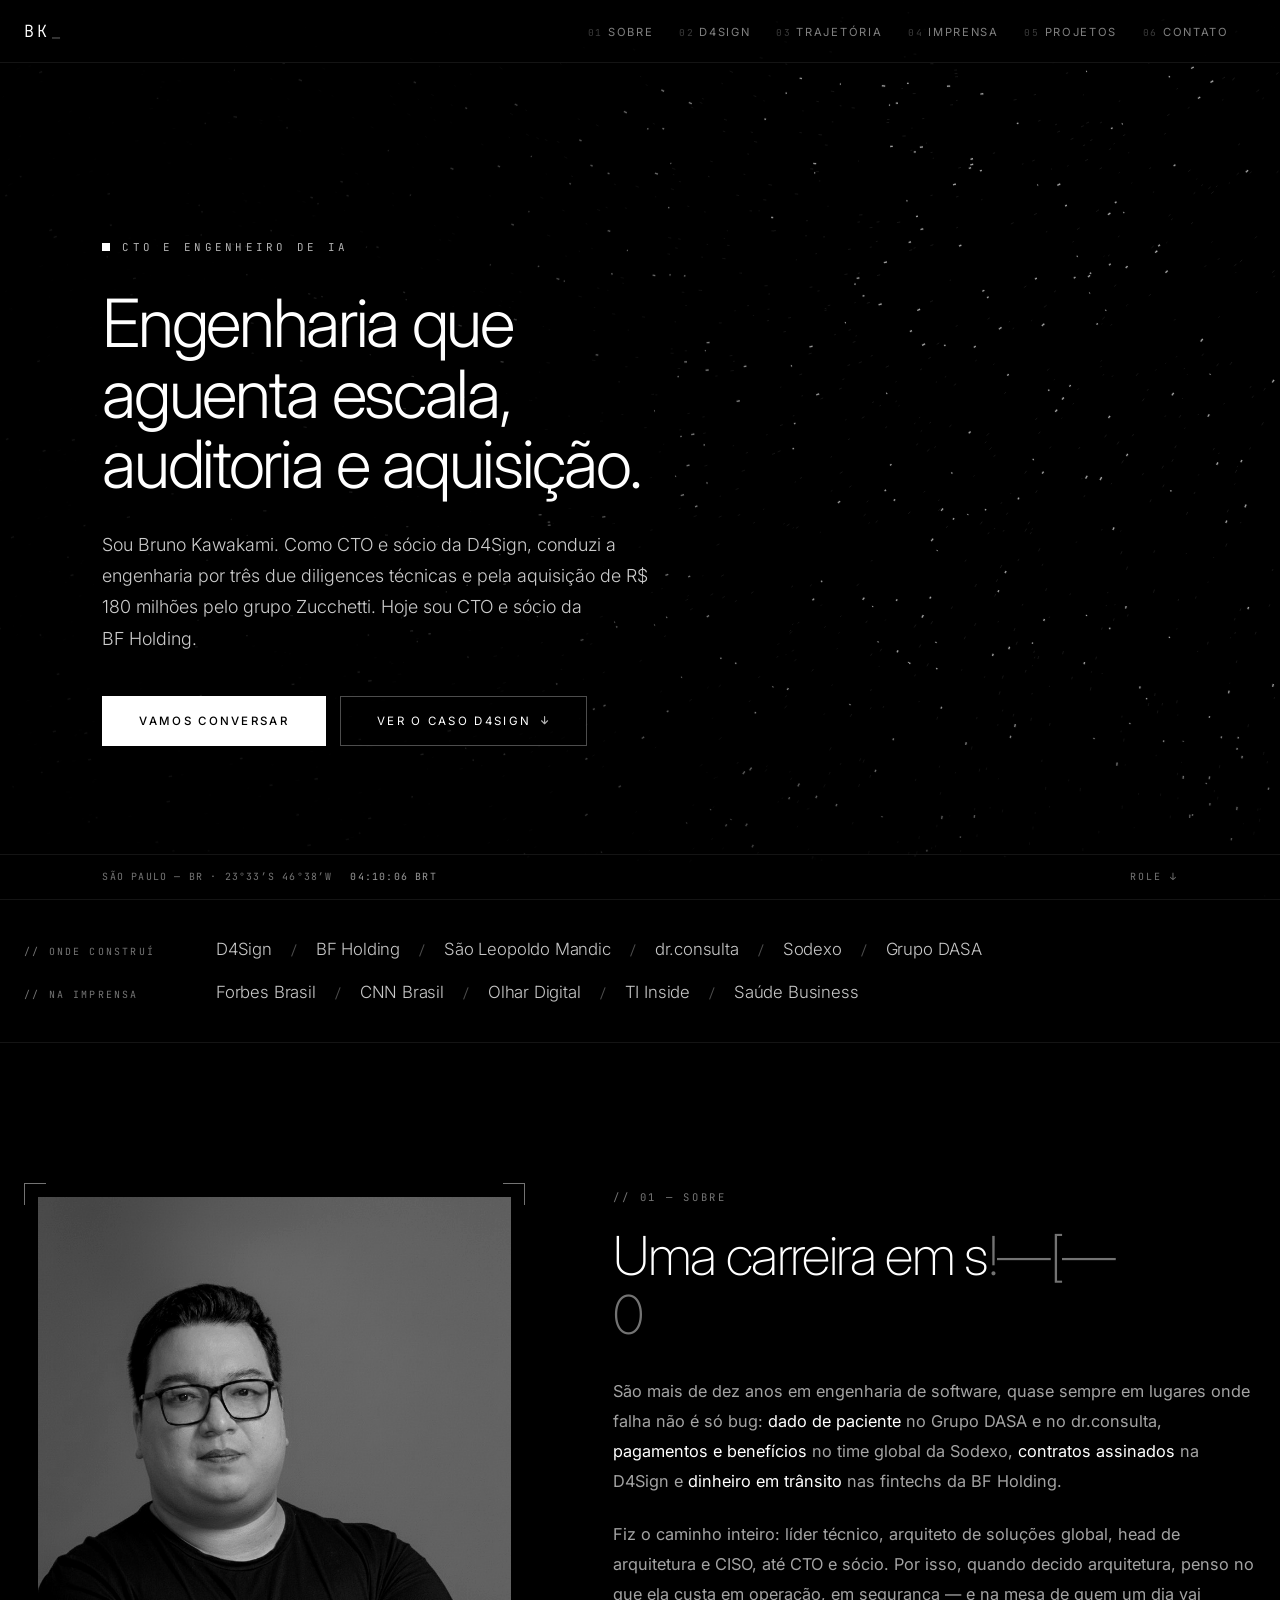
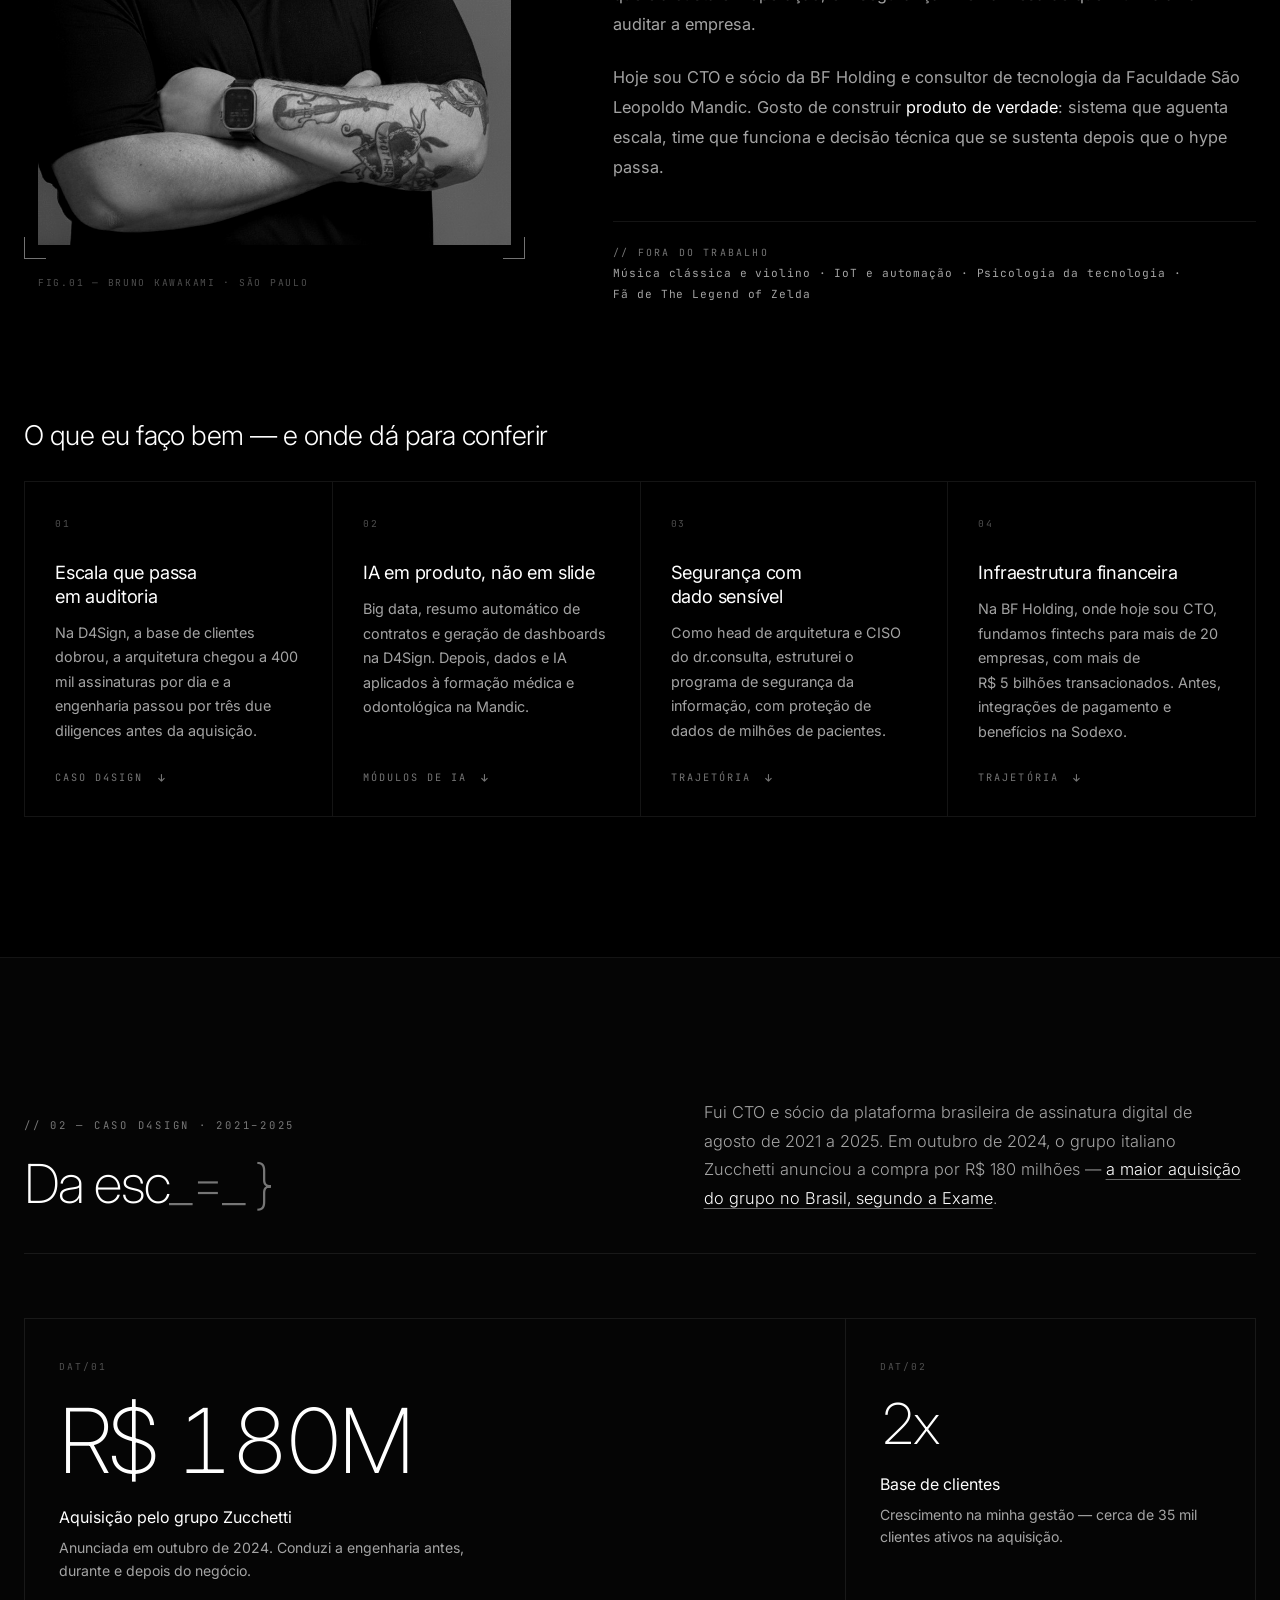
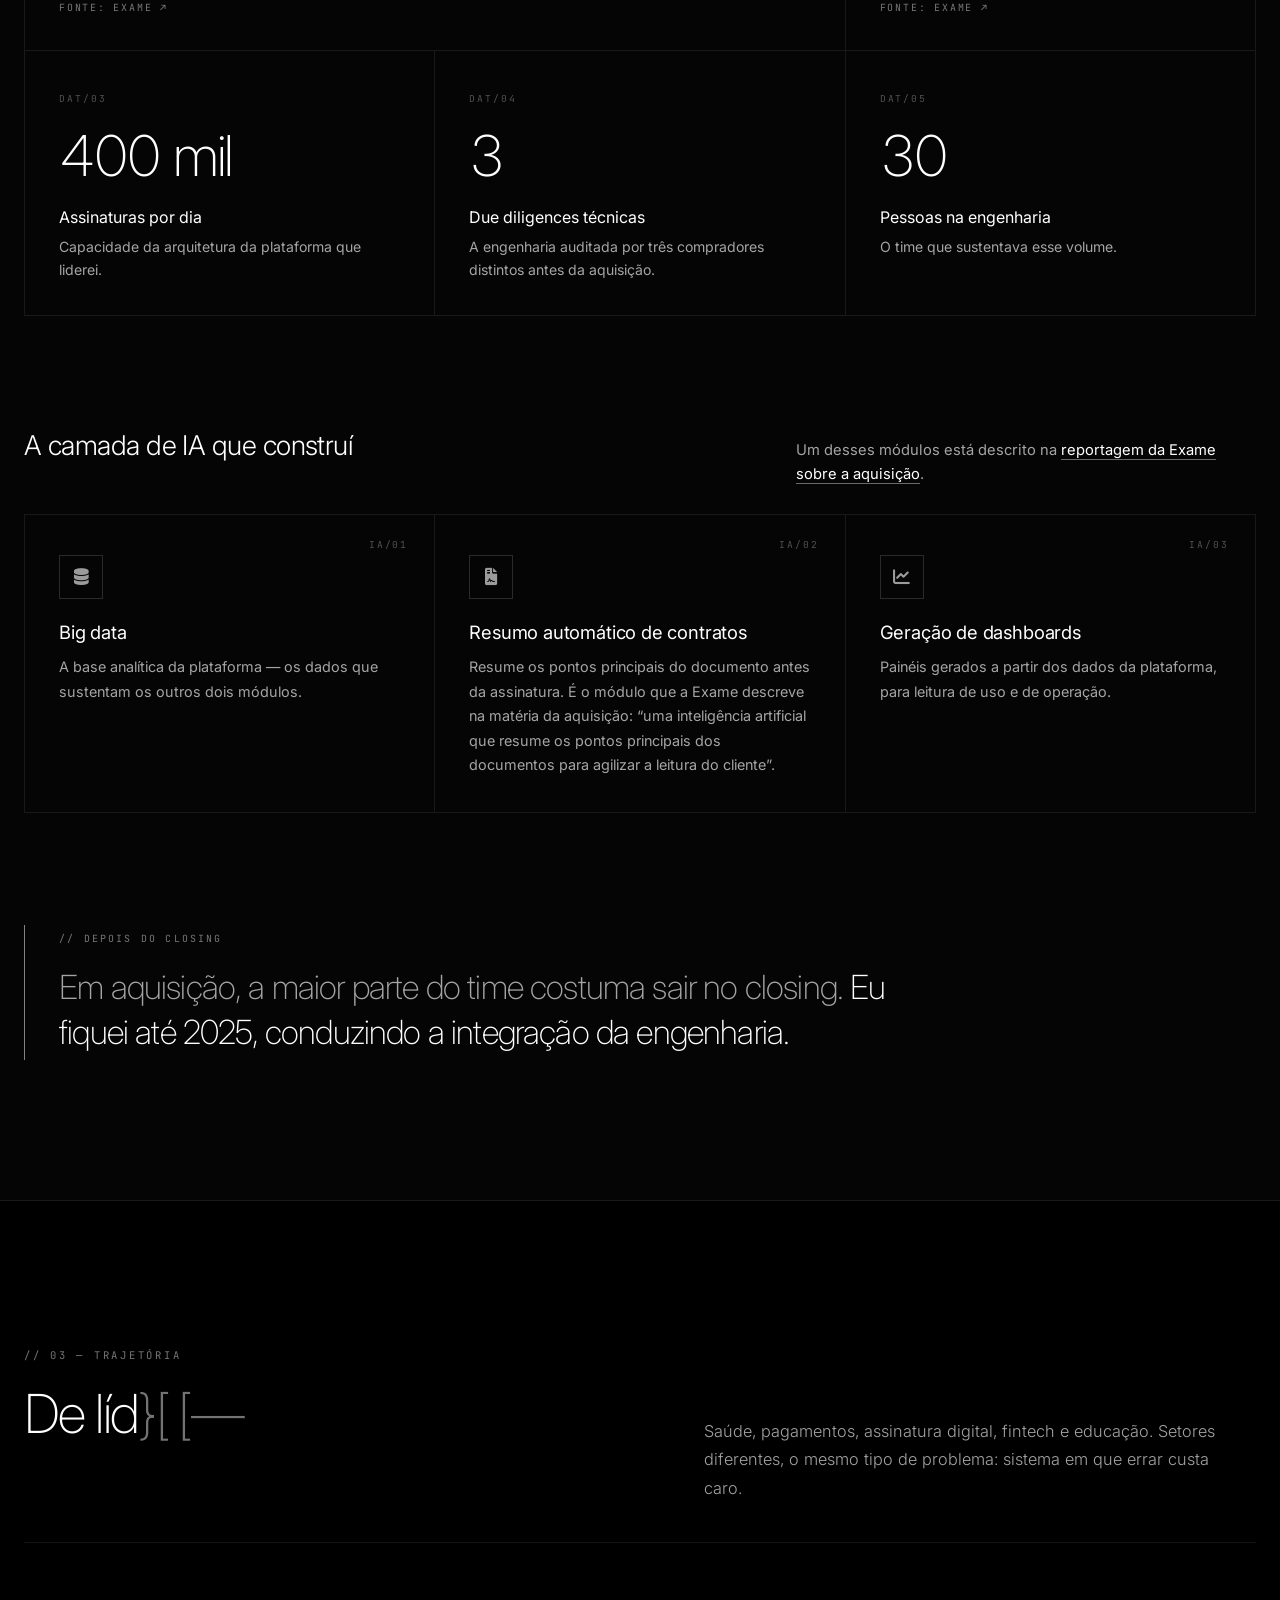
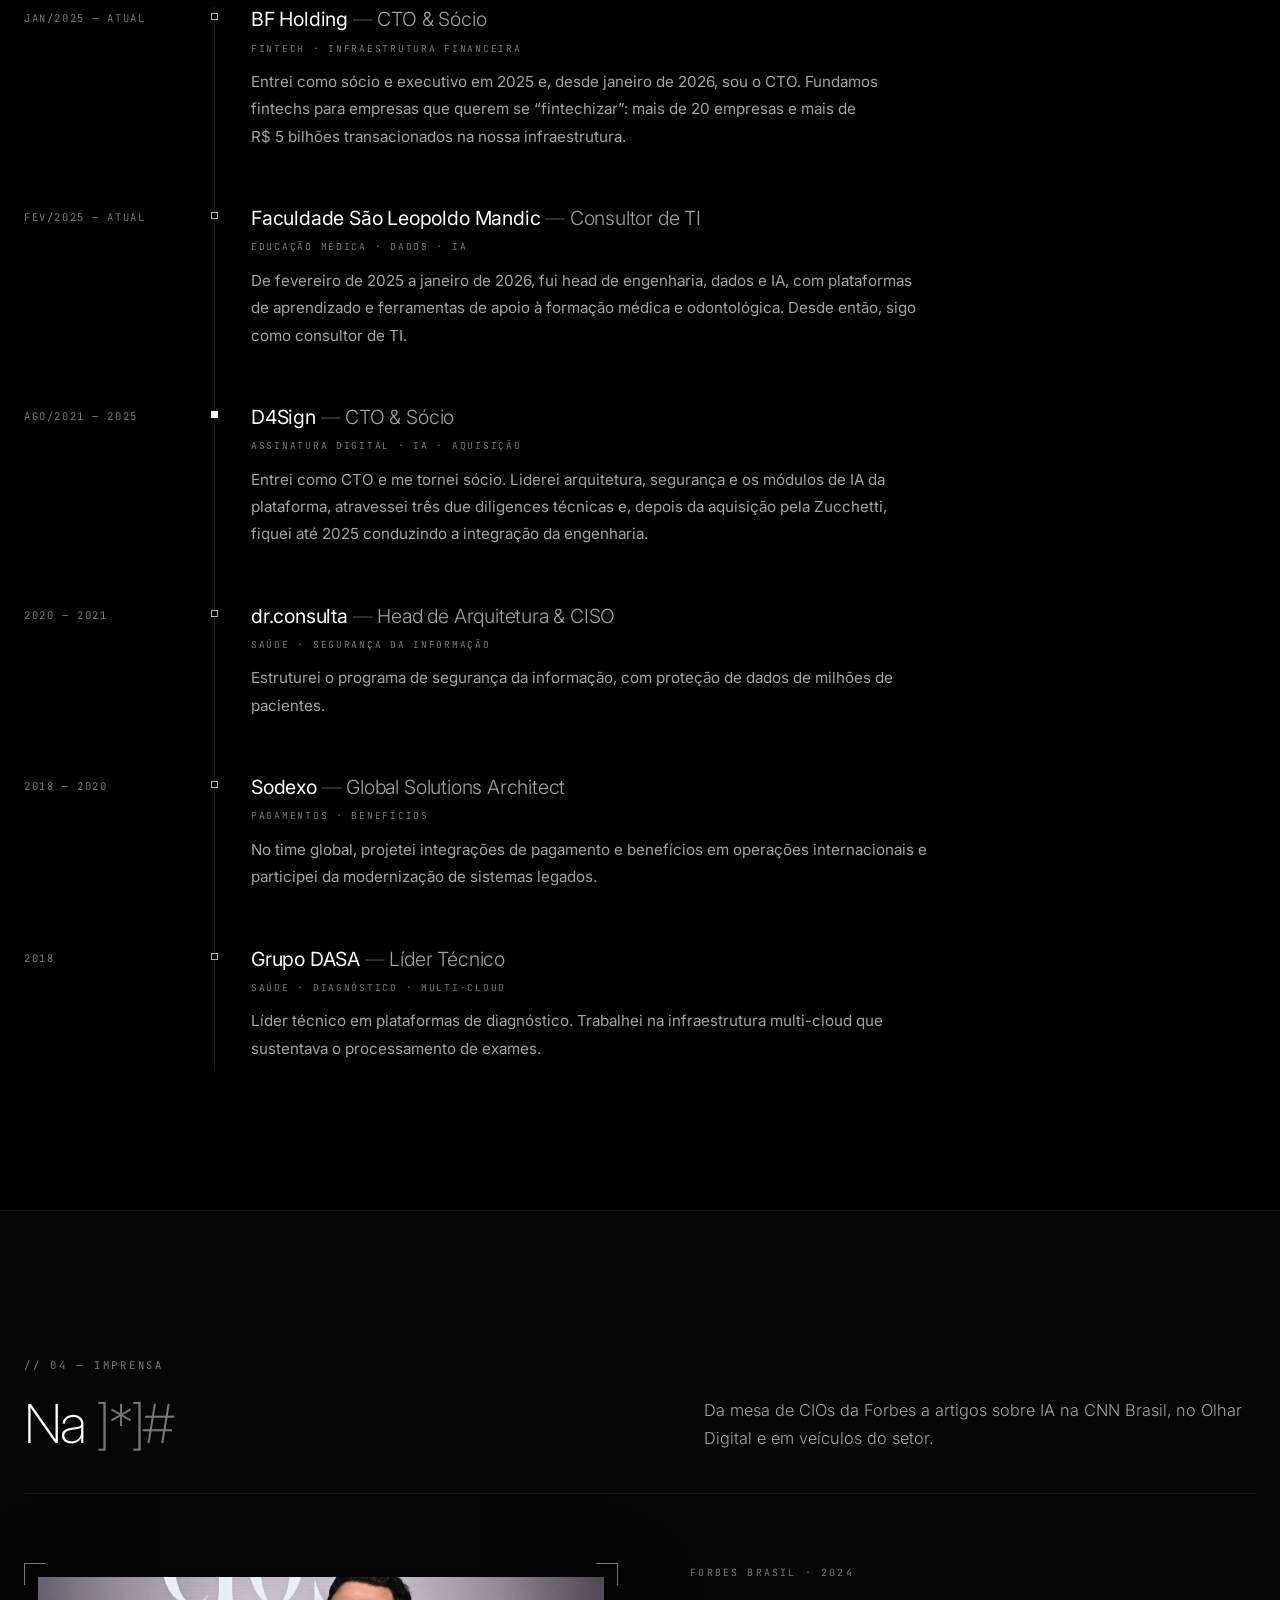
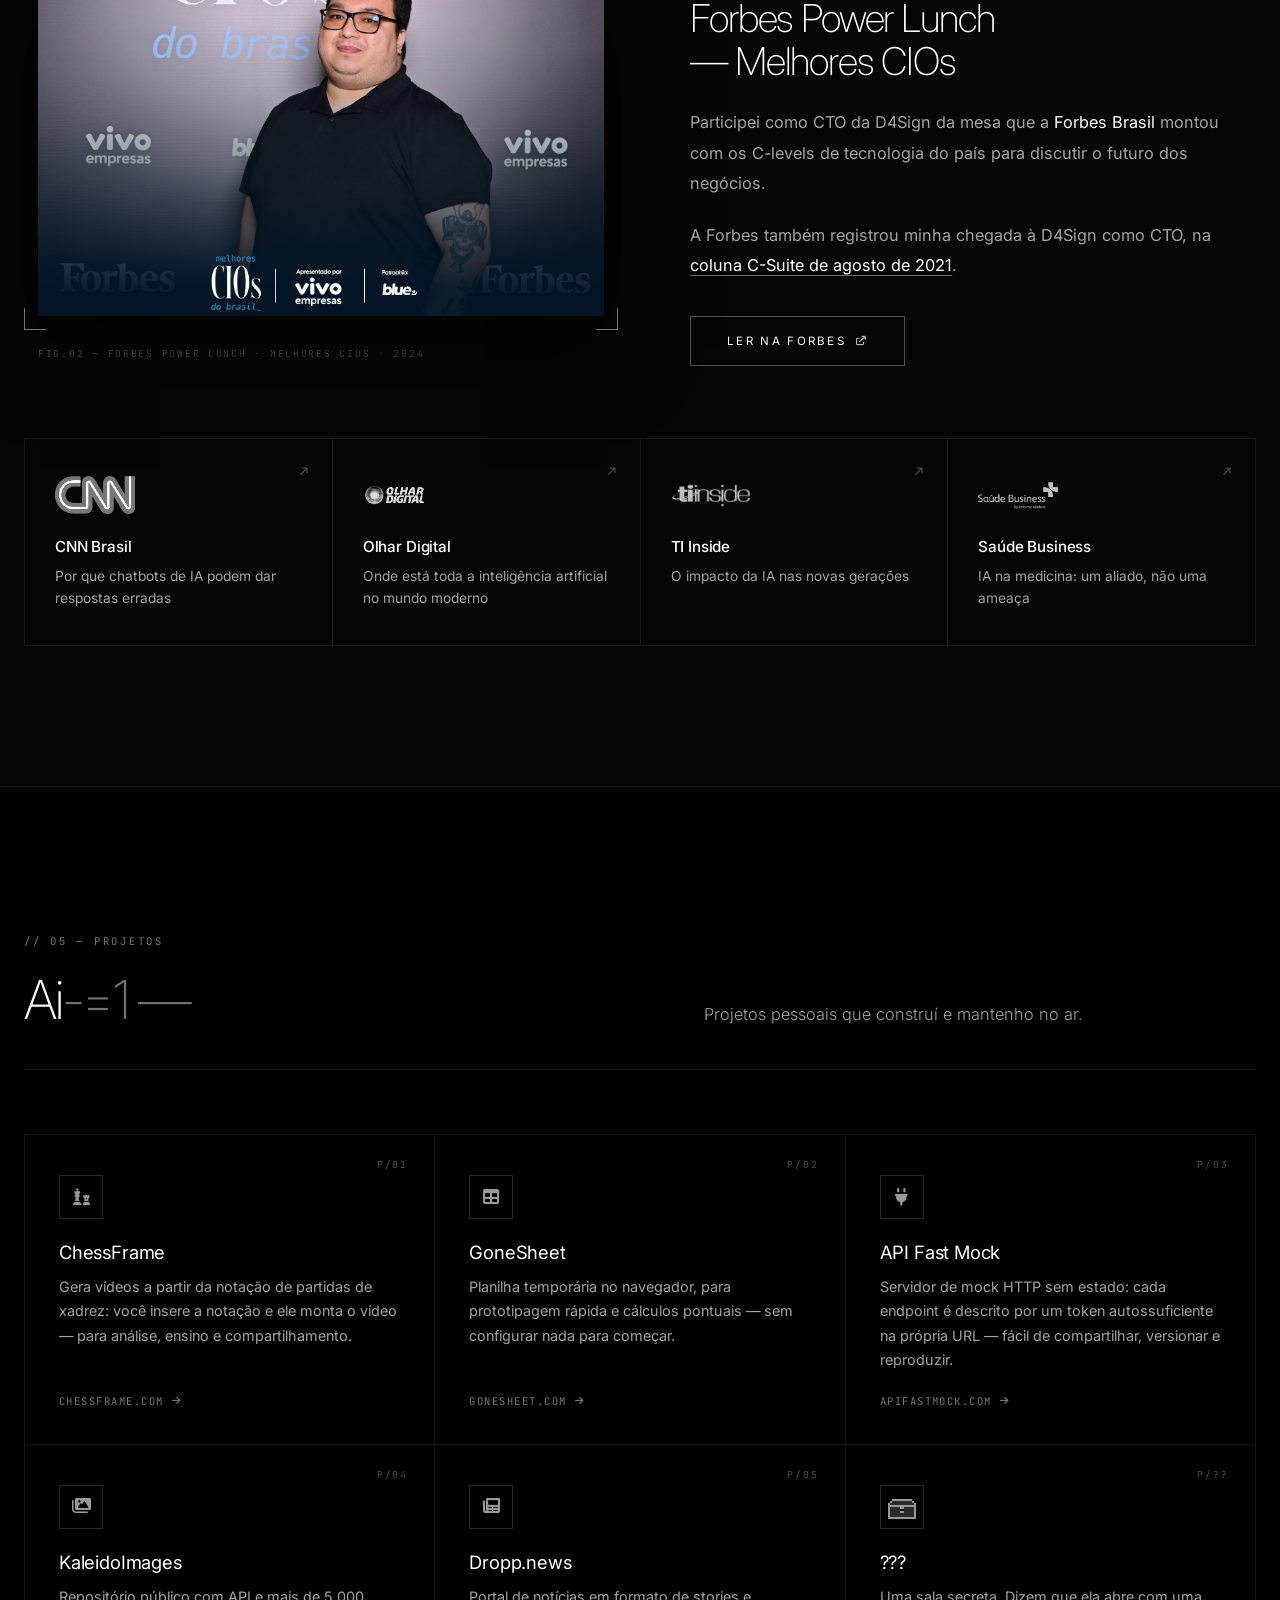
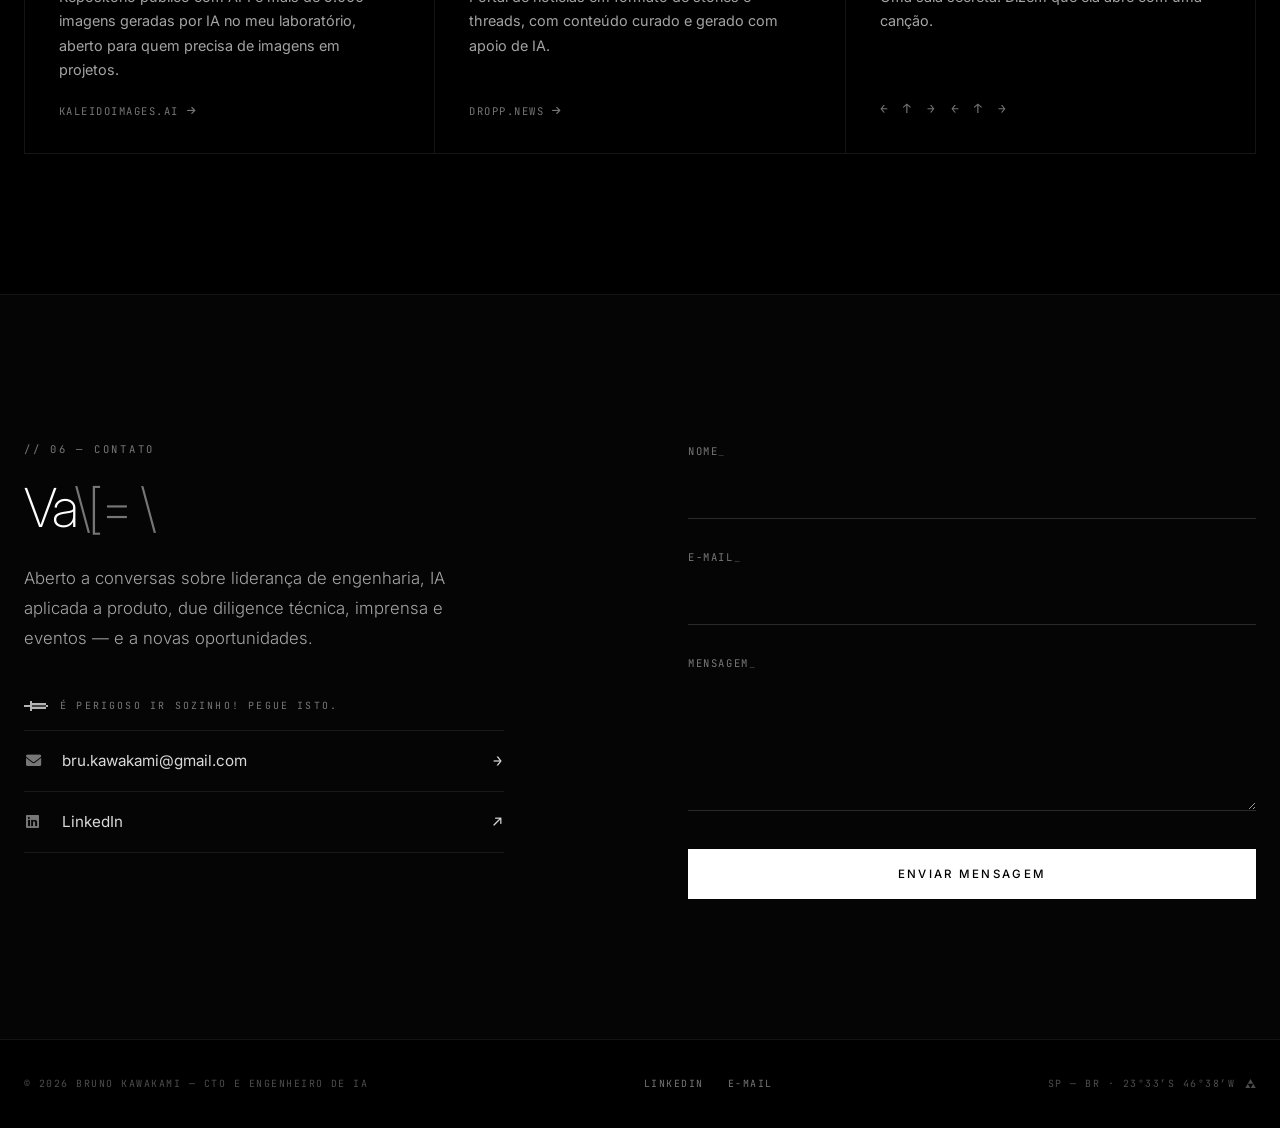
==== commit fd41c14d: "Atualiza os cargos atuais: CTO da BF Holding e consultor na Mandic Segue o LinkedIn: na BF Holding, " ====
--- a/index.html
+++ b/index.html
@@ -25,7 +25,7 @@
 
     <!-- SEO: Metatags básicas -->
     <meta name="description"
-        content="Bruno Kawakami — CTO e engenheiro de IA. Como CTO e sócio da D4Sign, conduzi a engenharia por três due diligences técnicas e pela aquisição de R$ 180 milhões pelo grupo Zucchetti. Hoje lidero engenharia, dados e IA na Faculdade São Leopoldo Mandic." />
+        content="Bruno Kawakami — CTO e engenheiro de IA. Como CTO e sócio da D4Sign, conduzi a engenharia por três due diligences técnicas e pela aquisição de R$ 180 milhões pelo grupo Zucchetti. Hoje sou CTO e sócio da BF Holding." />
     <meta name="keywords"
         content="IA, Inteligência Artificial, Engenharia de Software, Dados, CTO, Liderança Técnica, Arquitetura, Due Diligence Técnica, Segurança da Informação, Assinatura Digital, D4Sign, Zucchetti, Bruno Kawakami" />
     <meta name="author" content="Bruno Kawakami" />
@@ -57,10 +57,10 @@
       "url": "https://www.brunokawakami.com",
       "image": "https://www.brunokawakami.com/foto_bruno.jpeg",
       "jobTitle": "CTO e Engenheiro de IA",
-      "description": "Bruno Kawakami — CTO e engenheiro de IA. Foi CTO e sócio da D4Sign de agosto de 2021 a 2025: conduziu a engenharia por três due diligences técnicas e pela aquisição de R$ 180 milhões pelo grupo Zucchetti, anunciada em outubro de 2024, e pela integração depois dela. Hoje lidera engenharia, dados e IA na Faculdade São Leopoldo Mandic e é sócio da BF Holding.",
+      "description": "Bruno Kawakami — CTO e engenheiro de IA. Foi CTO e sócio da D4Sign de agosto de 2021 a 2025: conduziu a engenharia por três due diligences técnicas e pela aquisição de R$ 180 milhões pelo grupo Zucchetti, anunciada em outubro de 2024, e pela integração depois dela. Hoje é CTO e sócio da BF Holding e consultor de tecnologia da Faculdade São Leopoldo Mandic.",
       "worksFor": [
-        { "@type": "Organization", "name": "Faculdade São Leopoldo Mandic" },
-        { "@type": "Organization", "name": "BF Holding" }
+        { "@type": "Organization", "name": "BF Holding" },
+        { "@type": "Organization", "name": "Faculdade São Leopoldo Mandic" }
       ],
       "address": { "@type": "PostalAddress", "addressLocality": "São Paulo", "addressCountry": "BR" },
       "sameAs": [
@@ -125,8 +125,8 @@
             <h1 class="hero-title" data-reveal>Engenharia que aguenta escala, auditoria e aquisição.</h1>
             <p class="hero-subtitle" data-reveal>
                 Sou Bruno Kawakami. Como CTO e sócio da D4Sign, conduzi a engenharia por três due diligences
-                técnicas e pela aquisição de R$ 180 milhões pelo grupo Zucchetti. Hoje lidero engenharia,
-                dados e IA na Faculdade São Leopoldo Mandic.
+                técnicas e pela aquisição de R$ 180 milhões pelo grupo Zucchetti. Hoje sou CTO e sócio da
+                BF&nbsp;Holding.
             </p>
             <div class="hero-actions" data-reveal>
                 <a href="#contato" class="btn btn--solid" data-magnetic>Vamos conversar</a>
@@ -151,8 +151,8 @@
                 <span class="proof-label mono">// Onde construí</span>
                 <ul class="proof-list">
                     <li>D4Sign</li>
+                    <li>BF Holding</li>
                     <li>São Leopoldo Mandic</li>
-                    <li>BF Holding</li>
                     <li>dr.consulta</li>
                     <li>Sodexo</li>
                     <li>Grupo DASA</li>
@@ -203,8 +203,8 @@
                             operação, em segurança — e na mesa de quem um dia vai auditar a empresa.
                         </p>
                         <p>
-                            Hoje lidero engenharia, dados e IA na Faculdade São Leopoldo Mandic e sou sócio da
-                            BF Holding. Gosto de construir
+                            Hoje sou CTO e sócio da BF&nbsp;Holding e consultor de tecnologia da Faculdade São
+                            Leopoldo Mandic. Gosto de construir
                             <strong>produto de verdade</strong>: sistema que aguenta escala, time que funciona e
                             decisão técnica que se sustenta depois que o hype passa.
                         </p>
@@ -240,8 +240,8 @@
                     <span class="cap-index mono">02</span>
                     <h4>IA em produto, não em slide</h4>
                     <p>
-                        Big data, resumo automático de contratos e geração de dashboards na D4Sign. Hoje, dados e
-                        IA aplicados à formação médica e odontológica na Mandic.
+                        Big data, resumo automático de contratos e geração de dashboards na D4Sign. Depois, dados
+                        e IA aplicados à formação médica e odontológica na Mandic.
                     </p>
                     <span class="cap-proof mono">Módulos de IA <i class="fas fa-arrow-down" aria-hidden="true"></i></span>
                 </a>
@@ -260,8 +260,8 @@
                     <span class="cap-index mono">04</span>
                     <h4>Infraestrutura financeira</h4>
                     <p>
-                        Na BF Holding, fundamos fintechs para mais de 20 empresas, com mais de R$ 5 bilhões
-                        transacionados. Antes, integrações de pagamento e benefícios na Sodexo.
+                        Na BF Holding, onde hoje sou CTO, fundamos fintechs para mais de 20 empresas, com mais
+                        de R$&nbsp;5&nbsp;bilhões transacionados. Antes, integrações de pagamento e benefícios na Sodexo.
                     </p>
                     <span class="cap-proof mono">Trajetória <i class="fas fa-arrow-down" aria-hidden="true"></i></span>
                 </a>
@@ -395,28 +395,30 @@
 
             <div class="timeline">
                 <div class="timeline-row" data-reveal>
-                    <div class="timeline-date mono">2025 — Atual</div>
-                    <div class="timeline-body">
-                        <span class="timeline-node" aria-hidden="true"></span>
-                        <h4 class="timeline-title">Faculdade São Leopoldo Mandic <span class="timeline-role">Head de
-                                Engenharia, Dados e IA</span></h4>
-                        <p class="timeline-tags mono">Educação médica · Dados · IA</p>
-                        <p class="timeline-description">
-                            Lidero engenharia, dados e IA. Trabalho em plataformas de aprendizado
-                            e em ferramentas de apoio à formação médica e odontológica.
-                        </p>
-                    </div>
-                </div>
-
-                <div class="timeline-row" data-reveal>
                     <div class="timeline-date mono">Jan/2025 — Atual</div>
                     <div class="timeline-body">
                         <span class="timeline-node" aria-hidden="true"></span>
-                        <h4 class="timeline-title">BF Holding <span class="timeline-role">Sócio</span></h4>
+                        <h4 class="timeline-title">BF Holding <span class="timeline-role">CTO &amp; Sócio</span></h4>
                         <p class="timeline-tags mono">Fintech · Infraestrutura financeira</p>
                         <p class="timeline-description">
-                            Fundamos fintechs para empresas que querem se “fintechizar”: mais de 20 empresas e
-                            mais de R$ 5 bilhões transacionados na nossa infraestrutura.
+                            Entrei como sócio e executivo em 2025 e, desde janeiro de 2026, sou o CTO. Fundamos
+                            fintechs para empresas que querem se “fintechizar”: mais de 20 empresas e mais de
+                            R$&nbsp;5&nbsp;bilhões transacionados na nossa infraestrutura.
+                        </p>
+                    </div>
+                </div>
+
+                <div class="timeline-row" data-reveal>
+                    <div class="timeline-date mono">Fev/2025 — Atual</div>
+                    <div class="timeline-body">
+                        <span class="timeline-node" aria-hidden="true"></span>
+                        <h4 class="timeline-title">Faculdade São Leopoldo Mandic <span class="timeline-role">Consultor de
+                                TI</span></h4>
+                        <p class="timeline-tags mono">Educação médica · Dados · IA</p>
+                        <p class="timeline-description">
+                            De fevereiro de 2025 a janeiro de 2026, fui head de engenharia, dados e IA, com
+                            plataformas de aprendizado e ferramentas de apoio à formação médica e odontológica.
+                            Desde então, sigo como consultor de TI.
                         </p>
                     </div>
                 </div>
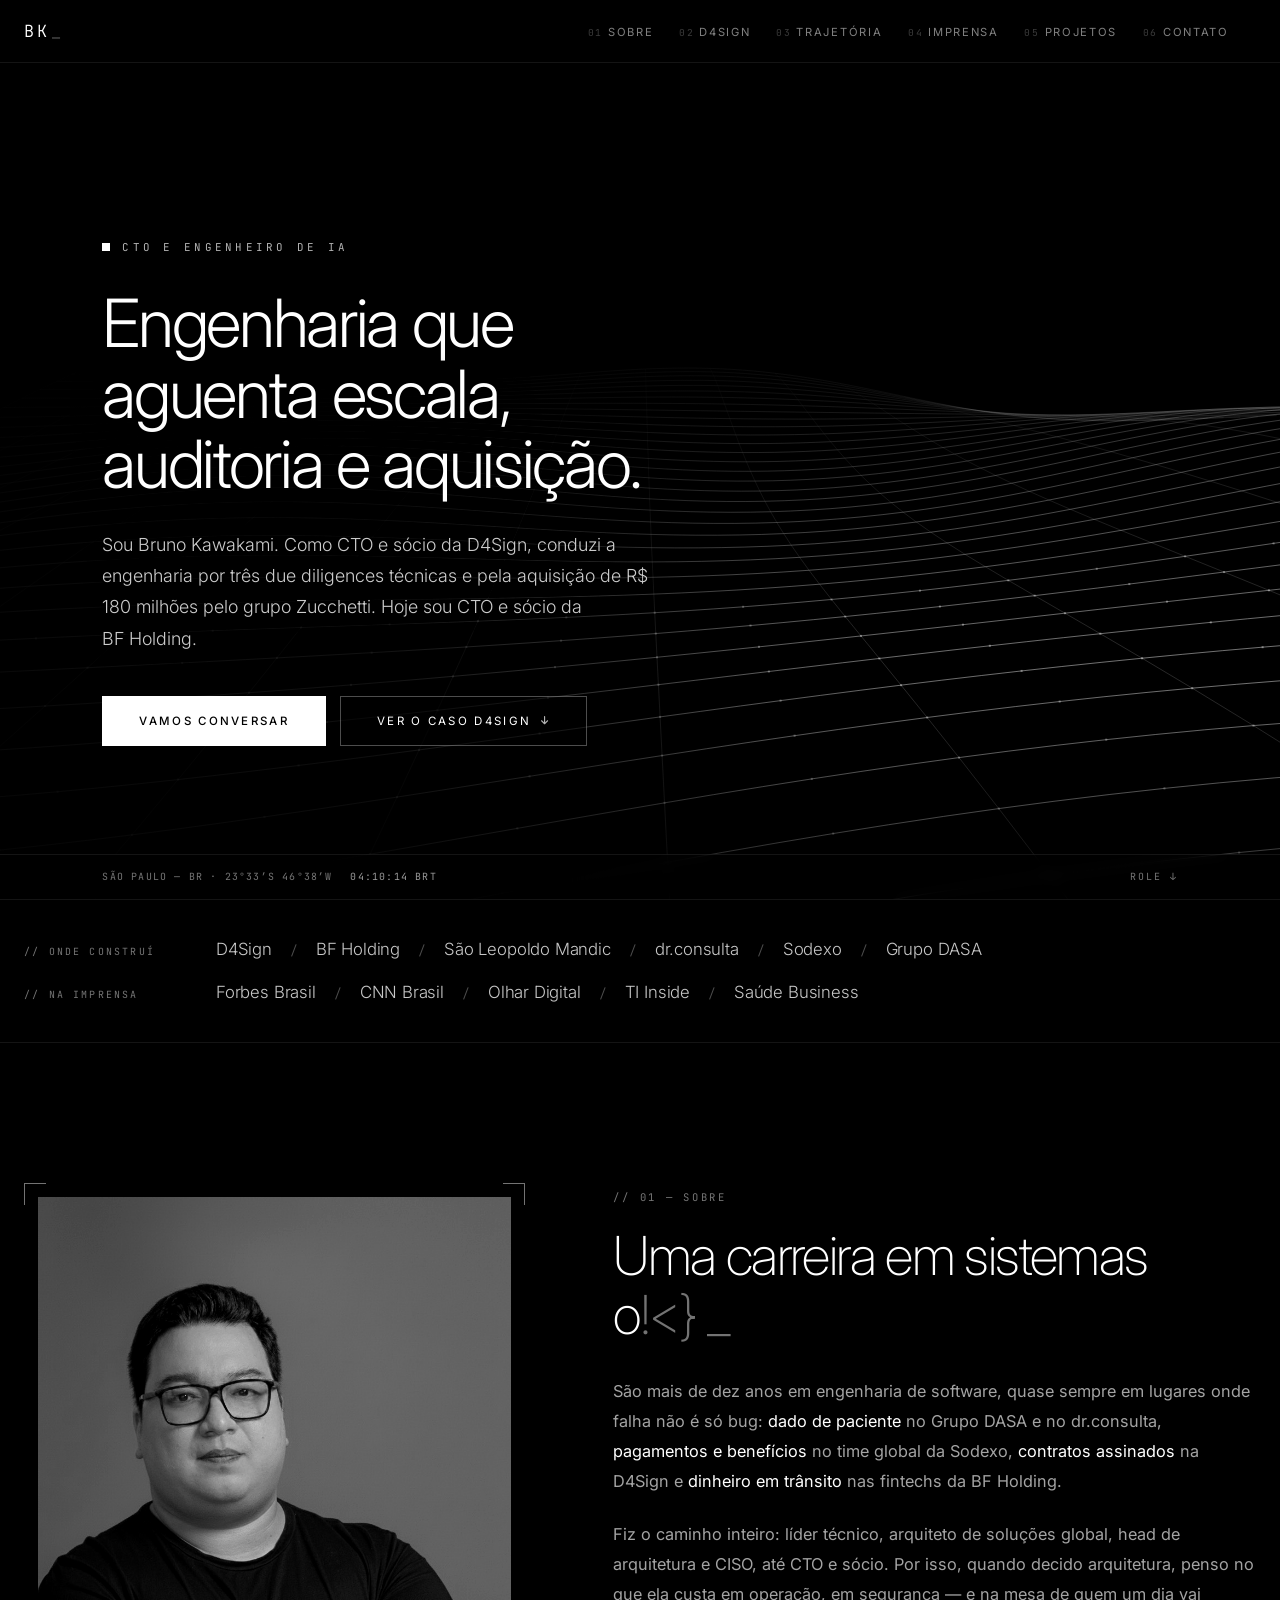
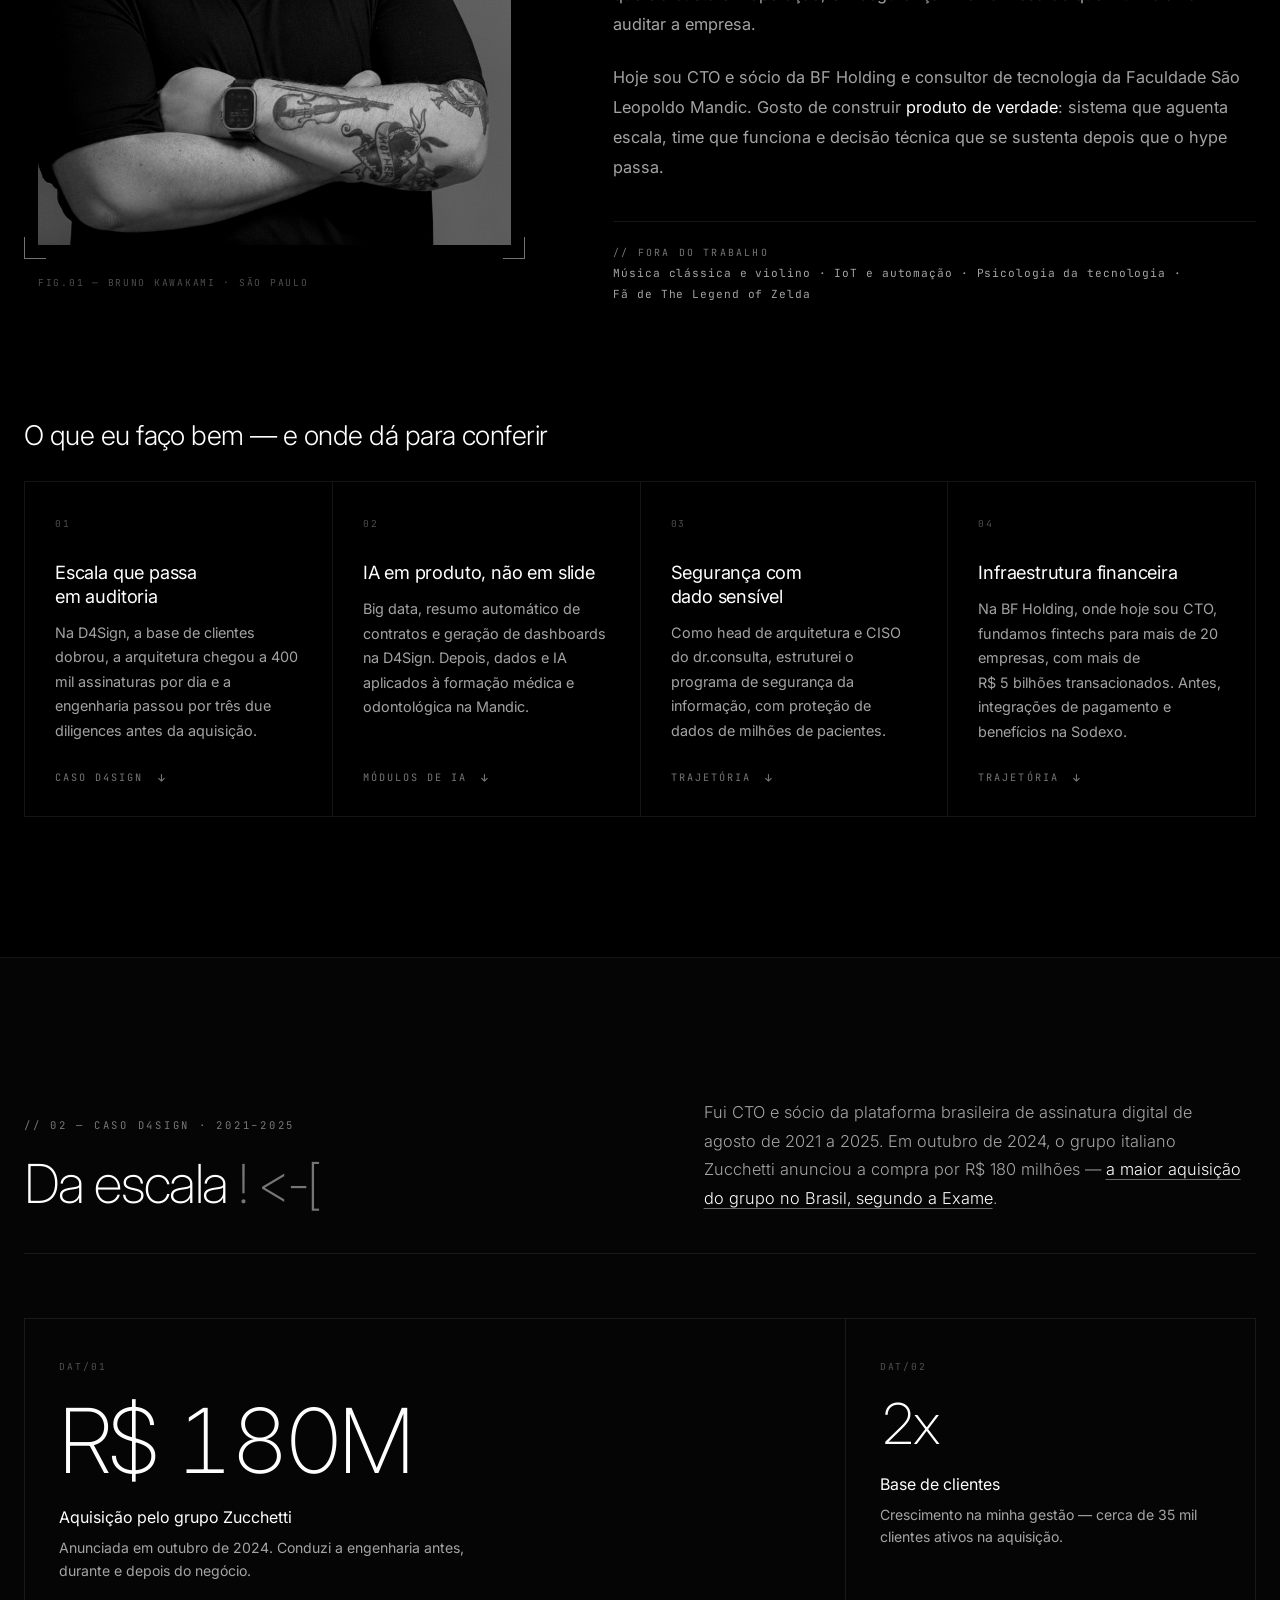
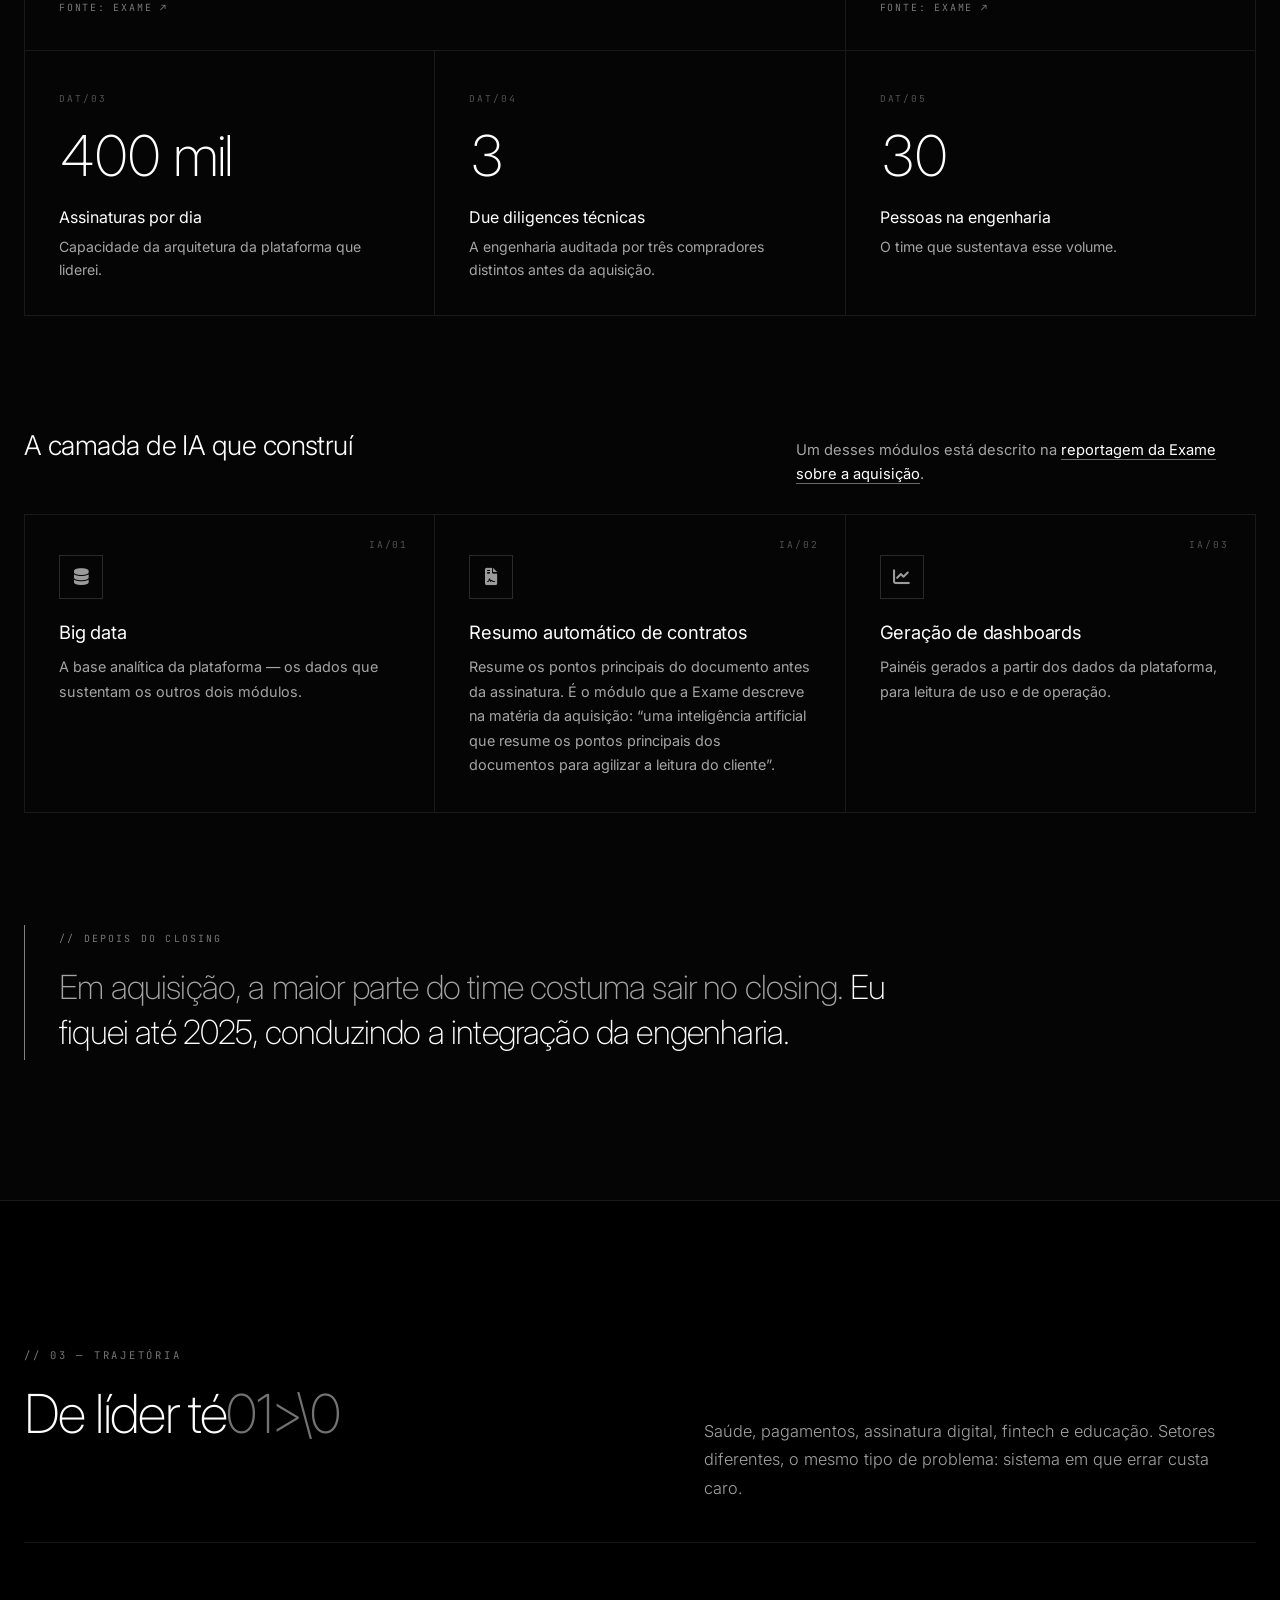
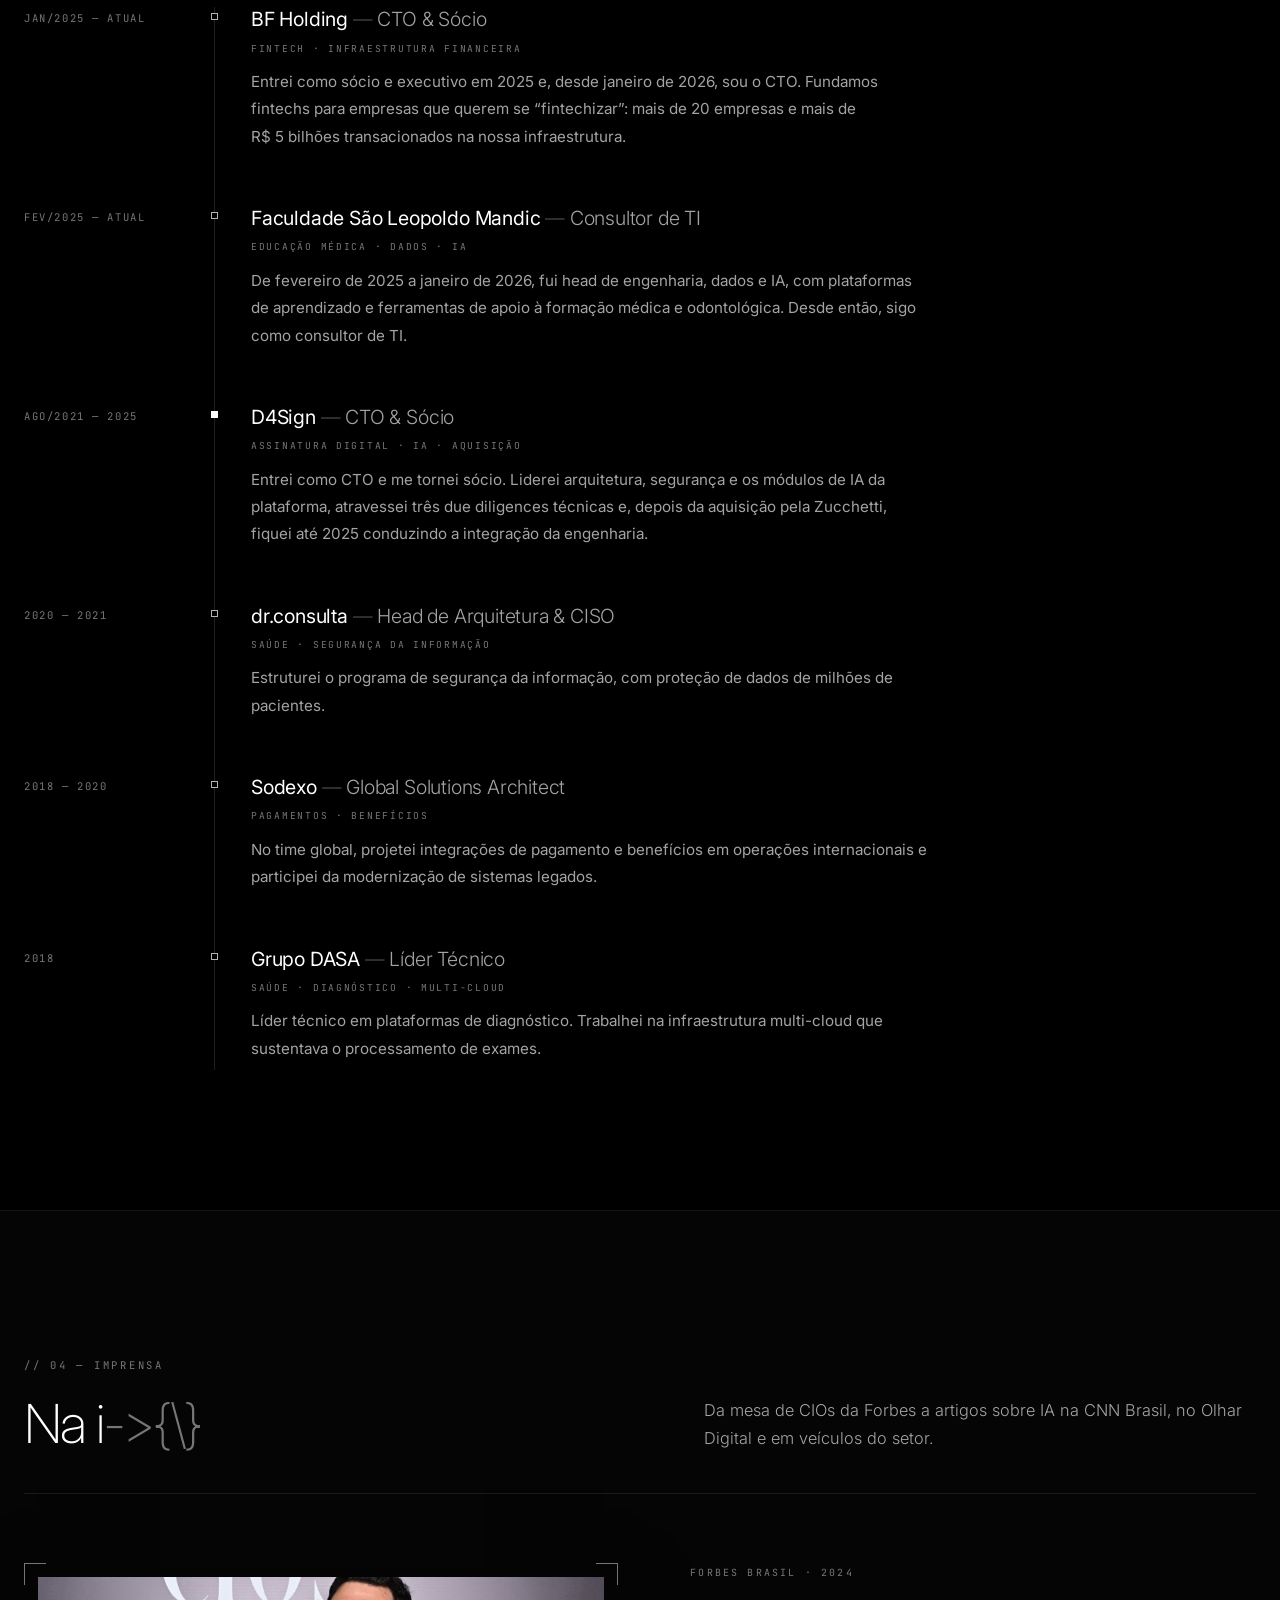
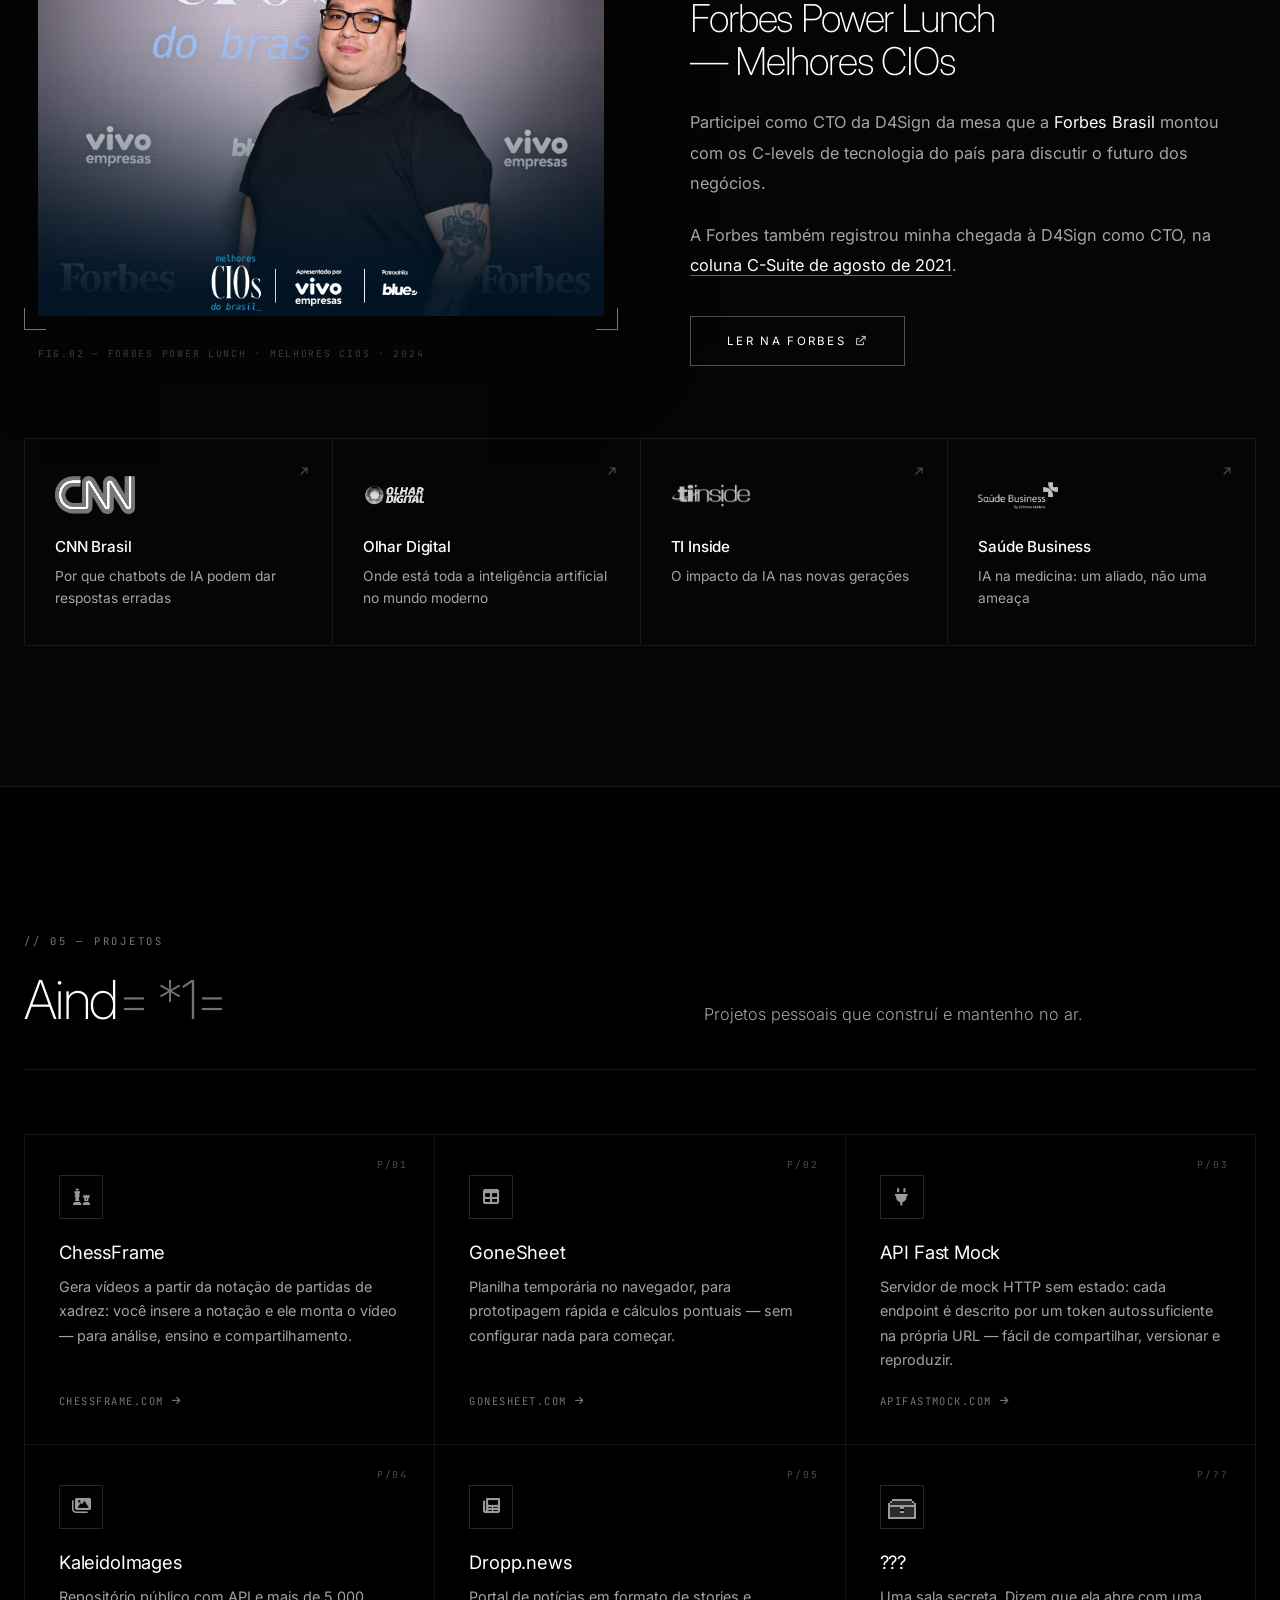
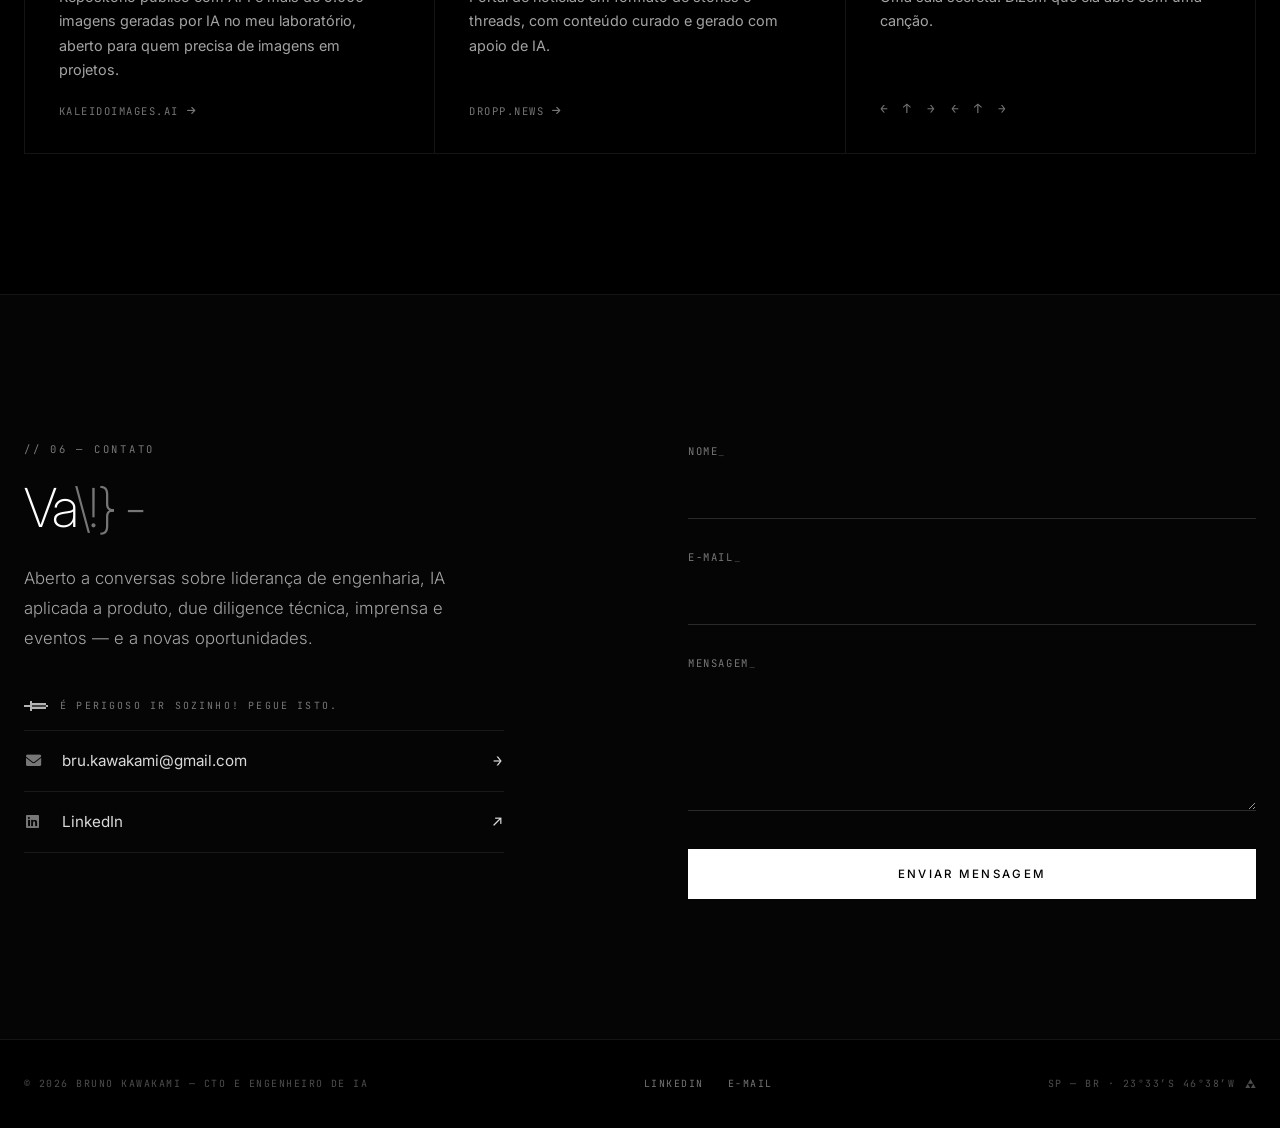
==== commit b3b7c354: "Troca o gtag.js do GA4 pelo Google Tag Manager (GTM-PF3KBFBG) O snippet do GTM entra no <head> do in" ====
--- a/index.html
+++ b/index.html
@@ -7,8 +7,13 @@
     <meta name="viewport" content="width=device-width, initial-scale=1" />
     <meta name="theme-color" content="#000000" />
 
-    <!-- Google tag (gtag.js) -->
-    <script async src="https://www.googletagmanager.com/gtag/js?id=G-VL5JMCR888"></script>
+    <!-- Google Tag Manager -->
+    <script async src="https://www.googletagmanager.com/gtm.js?id=GTM-PF3KBFBG"></script>
+    <script>
+        window.dataLayer = window.dataLayer || [];
+        function gtag(){dataLayer.push(arguments);}
+        gtag('js', new Date());
+    </script>
 
     <!--
         CACHE DESABILITADO
--- a/main.css
+++ b/main.css
@@ -669,6 +669,14 @@
     transform: none;
 }
 
+/* Sem hover (celular), a pista fica sempre visível, mais apagada */
+@media (hover: none) {
+    .zelda-summon-tri {
+        opacity: 0.6;
+        transform: none;
+    }
+}
+
 /* Competências com prova */
 .cap-grid {
     display: grid;
@@ -1395,6 +1403,7 @@
 
 /* Triforce minúscula: "É um segredo para todo mundo." */
 .footer-triforce {
+    position: relative;
     display: inline-flex;
     padding: 6px;
     margin: -6px -6px -6px 0;
@@ -1409,6 +1418,13 @@
     width: 11px;
     height: 9.5px;
     fill: currentColor;
+}
+
+/* o ícone é minúsculo; o alvo de toque não */
+.footer-triforce::before {
+    content: '';
+    position: absolute;
+    inset: -10px;
 }
 
 .footer-triforce:hover,
@@ -1490,10 +1506,10 @@
 
 .zelda-link-close {
     position: absolute;
-    top: -10px;
-    right: -12px;
-    width: 22px;
-    height: 22px;
+    top: -18px;
+    right: -22px;
+    width: 24px;
+    height: 24px;
     display: flex;
     align-items: center;
     justify-content: center;
@@ -1511,6 +1527,31 @@
 .zelda-link-close:focus-visible {
     color: #fff;
     border-color: rgba(255, 255, 255, 0.5);
+}
+
+/* Área de toque de ~38px. Cresce só para cima e para a direita, para longe
+   do sprite: um toque na cabeça do Link continua sendo no Link. */
+.zelda-link-close::before {
+    content: '';
+    position: absolute;
+    top: -10px;
+    right: -10px;
+    bottom: -4px;
+    left: -4px;
+}
+
+/* No toque: sem zoom de duplo toque ao clicar várias vezes, sem o flash cinza */
+.zelda-link-sprite,
+.zelda-link-close,
+.zelda-summon,
+.footer-triforce,
+.secret-open {
+    touch-action: manipulation;
+}
+
+.zelda-link-sprite,
+.zelda-link-close {
+    -webkit-tap-highlight-color: transparent;
 }
 
 /* durante a pose do item, a Triforce ocupa esse canto */
